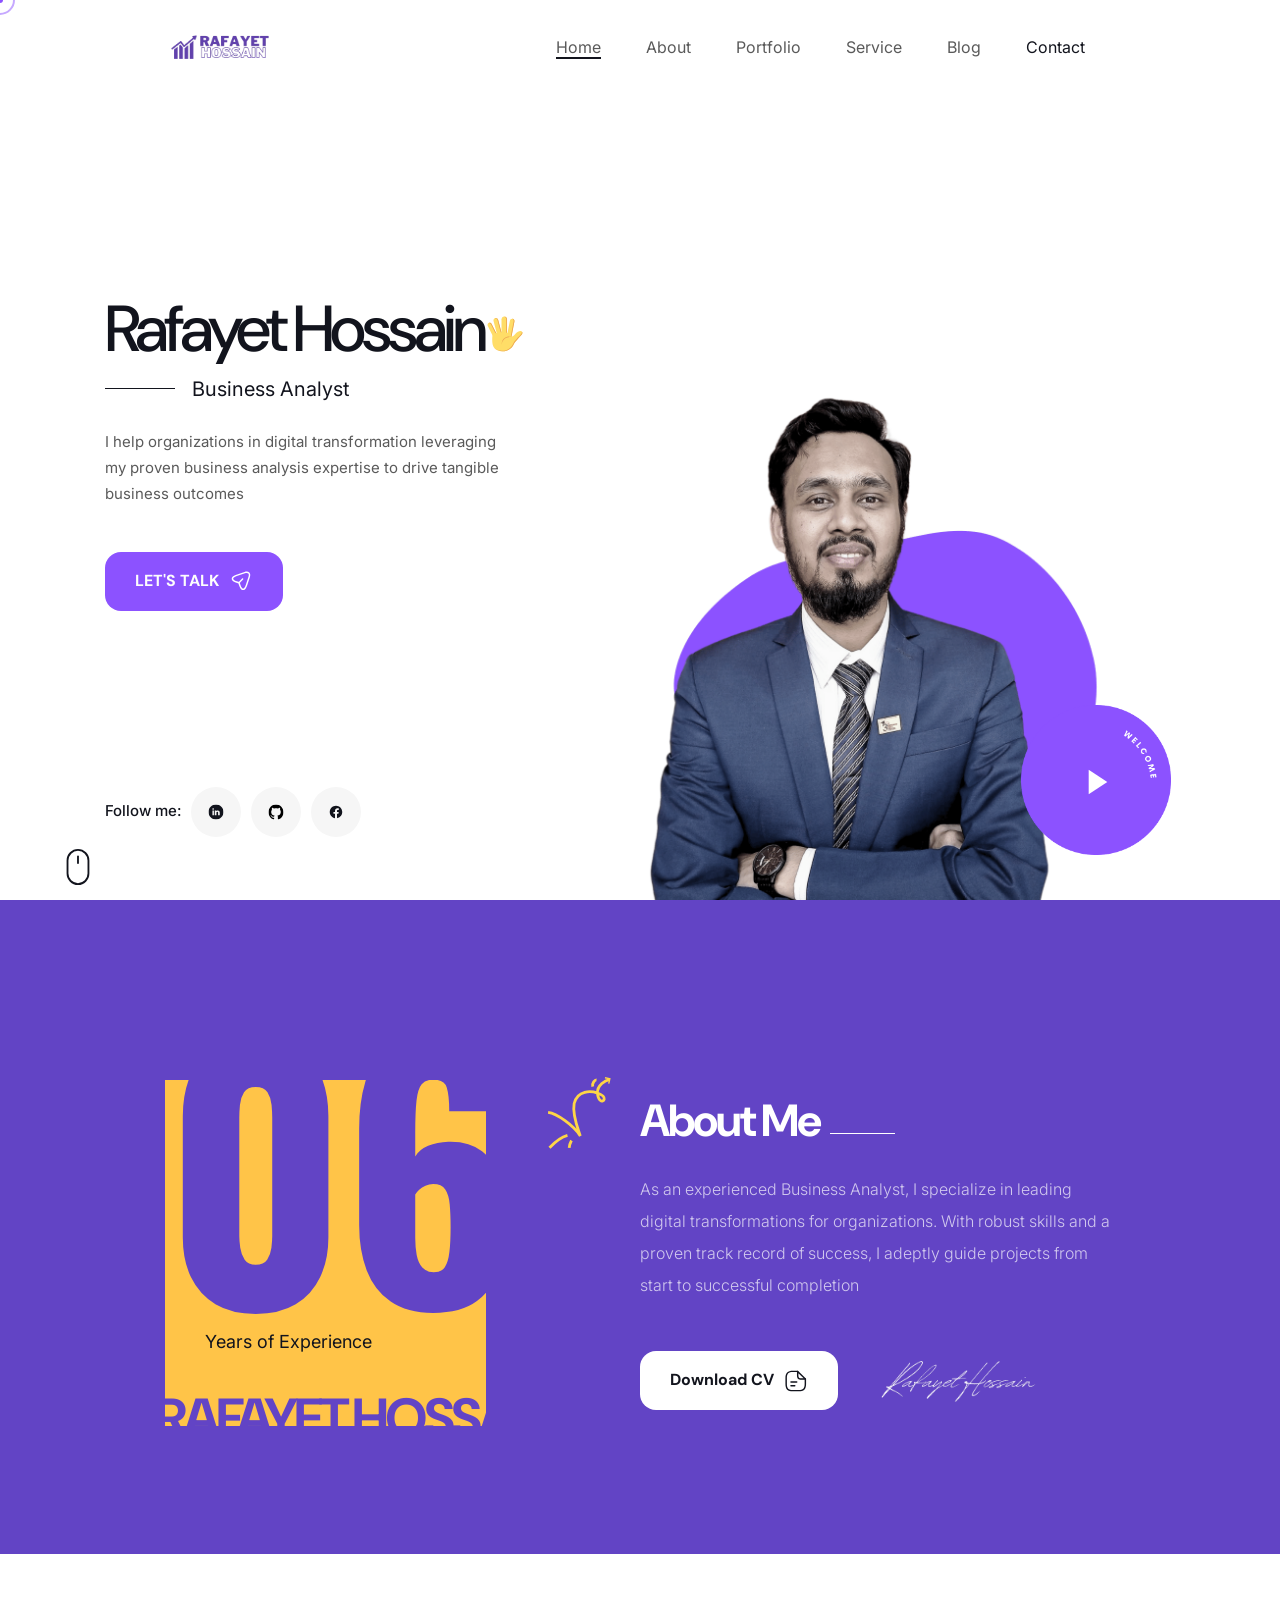
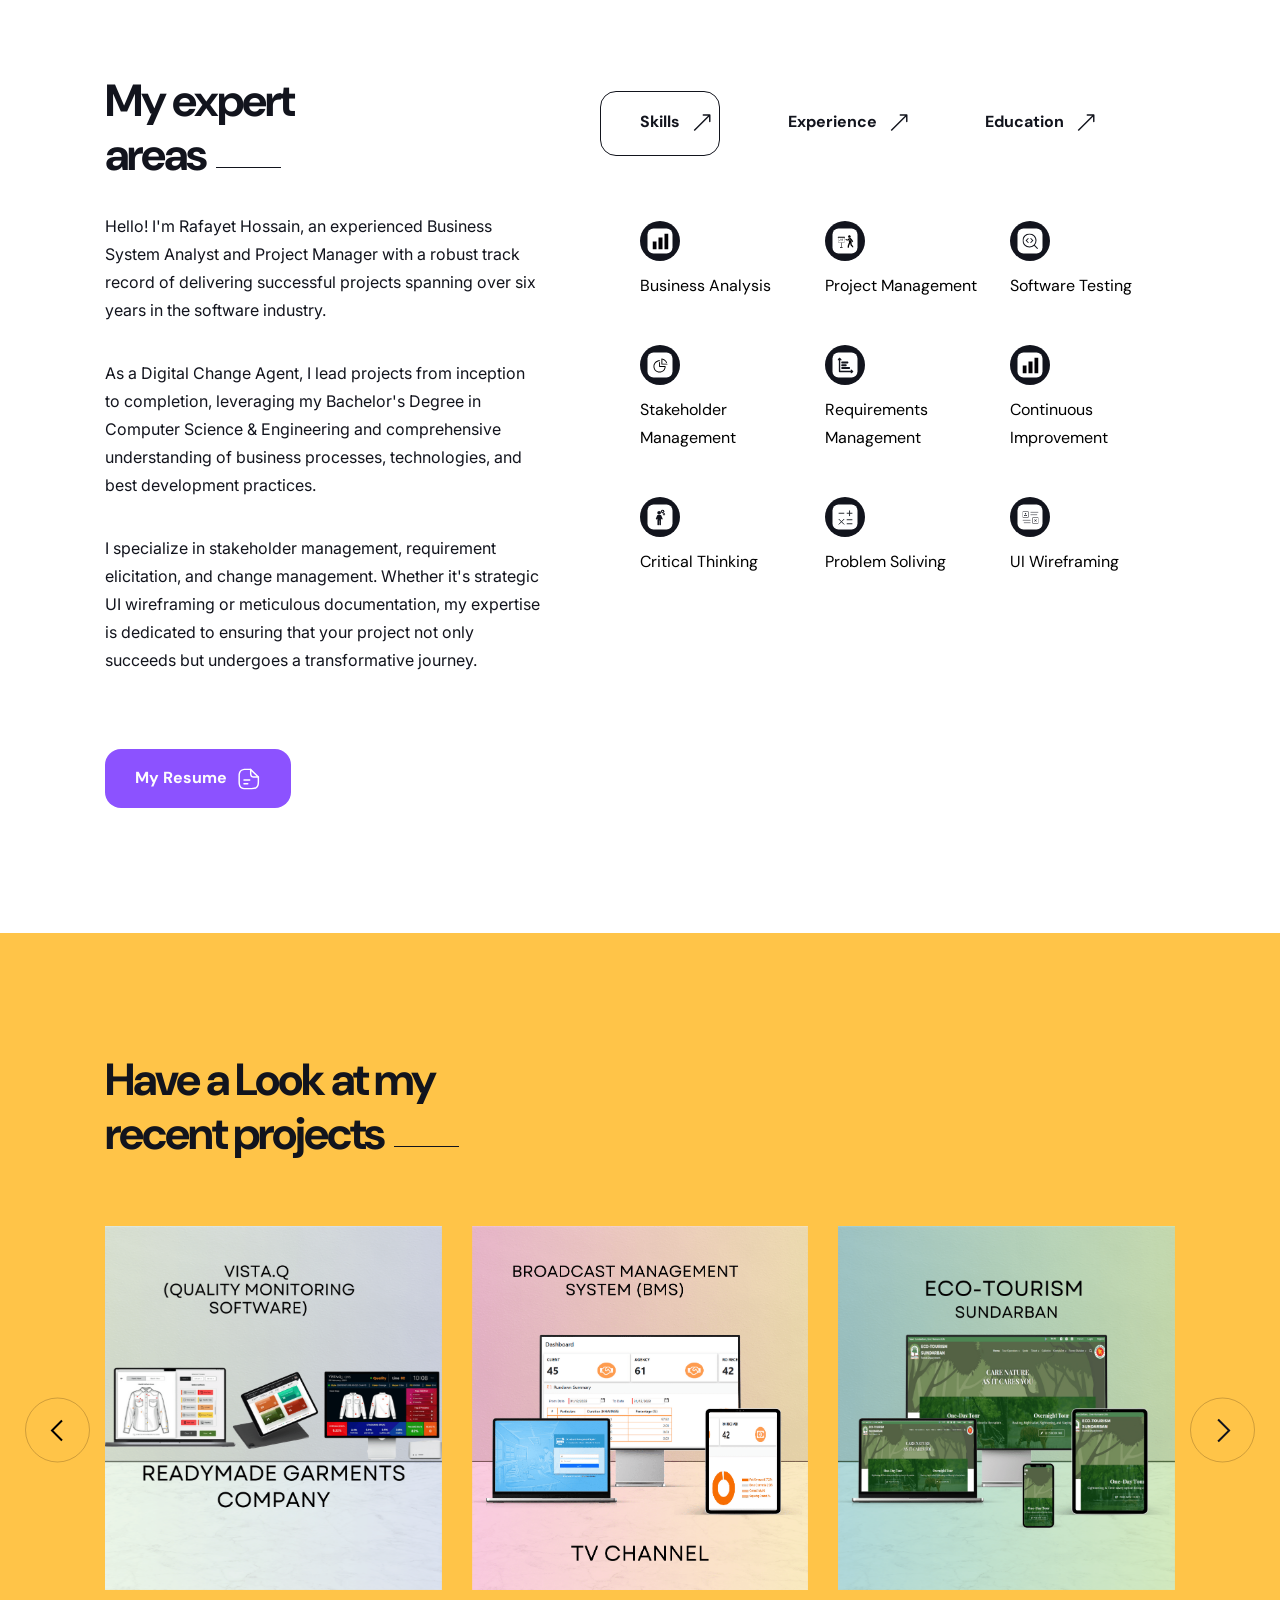
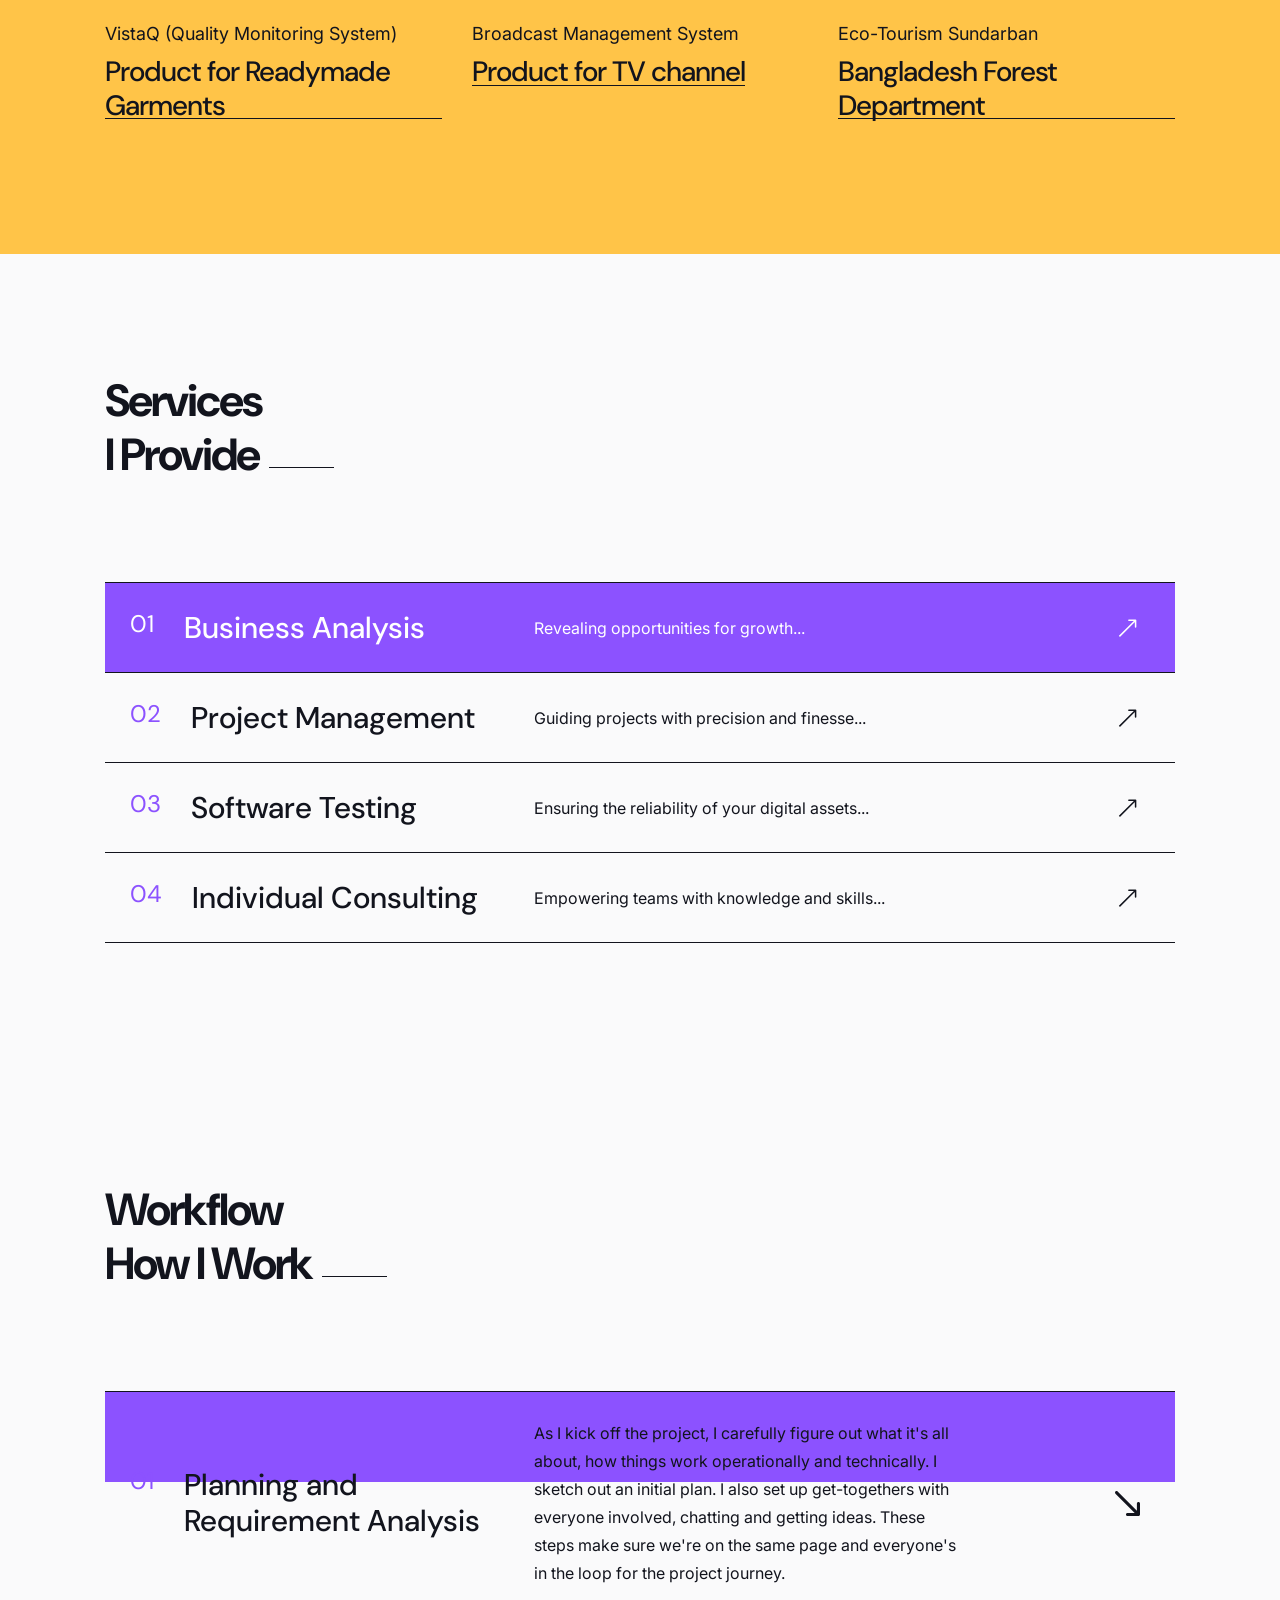
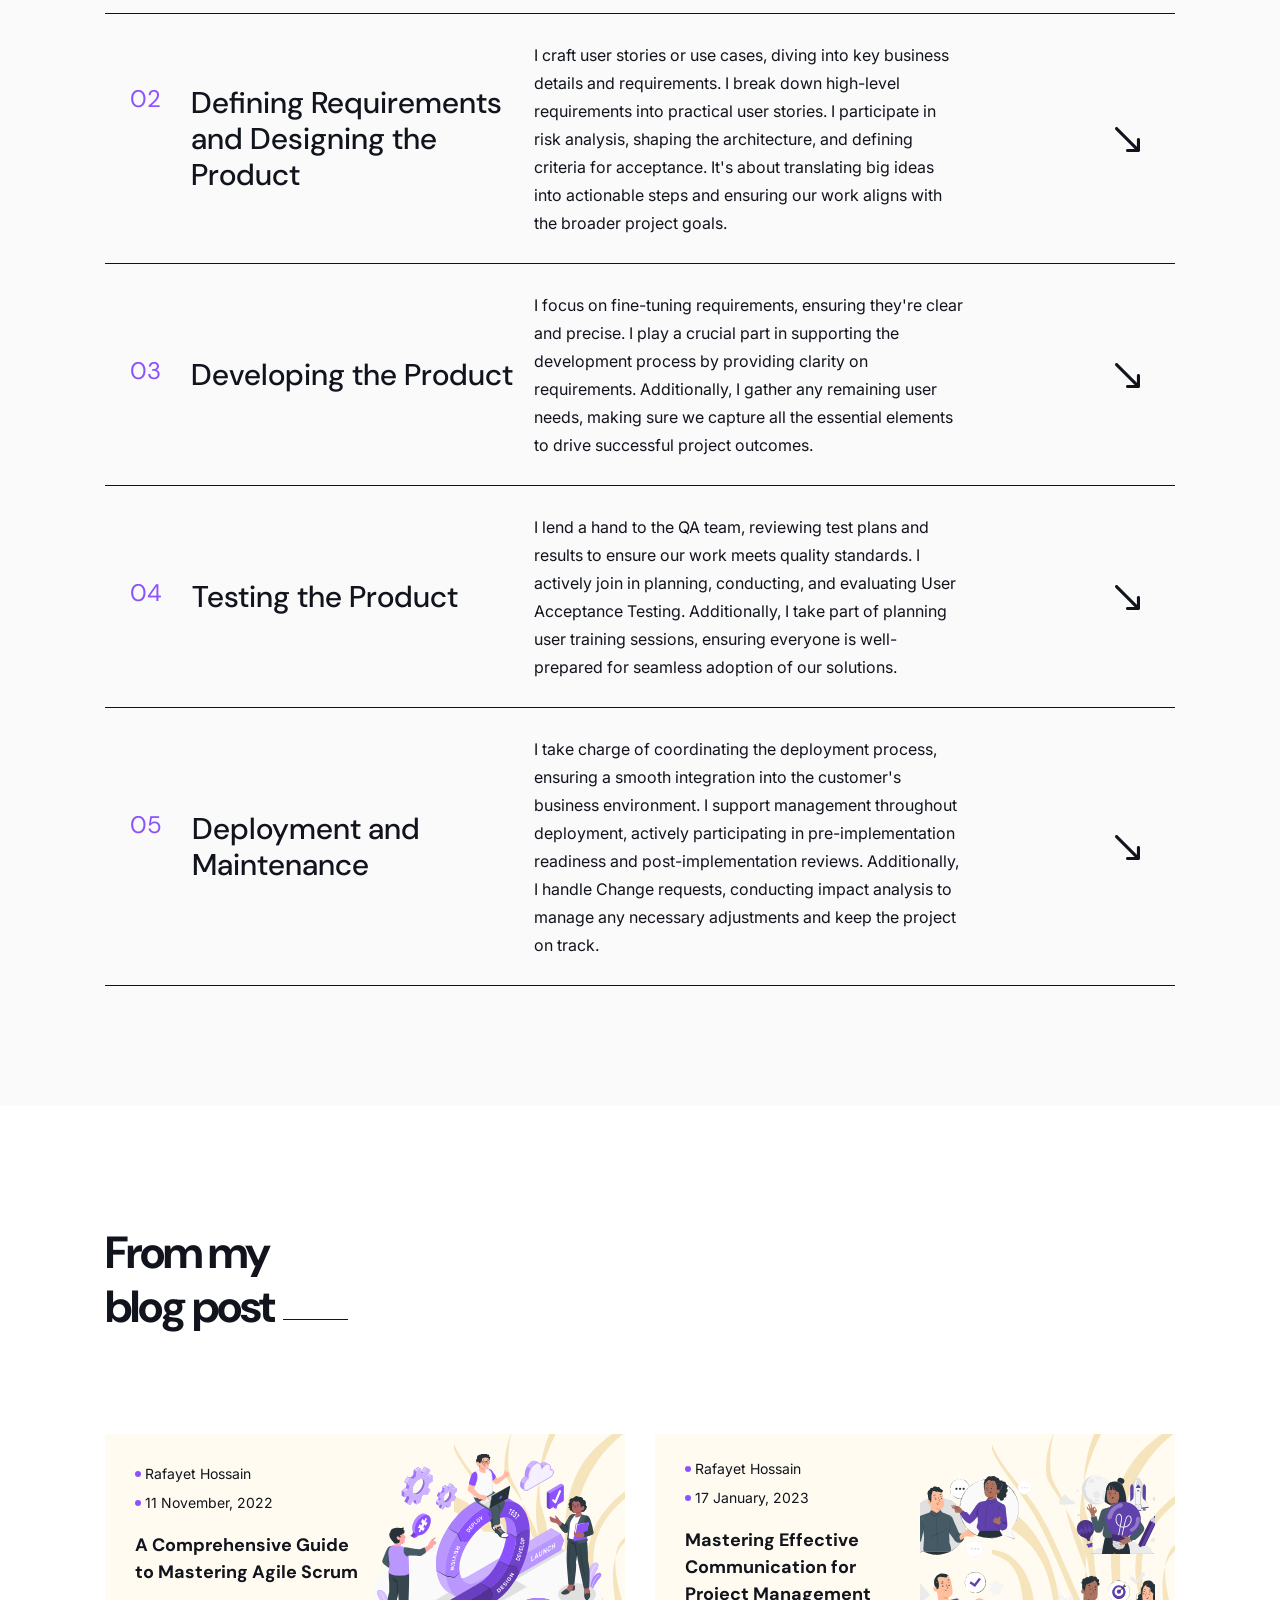
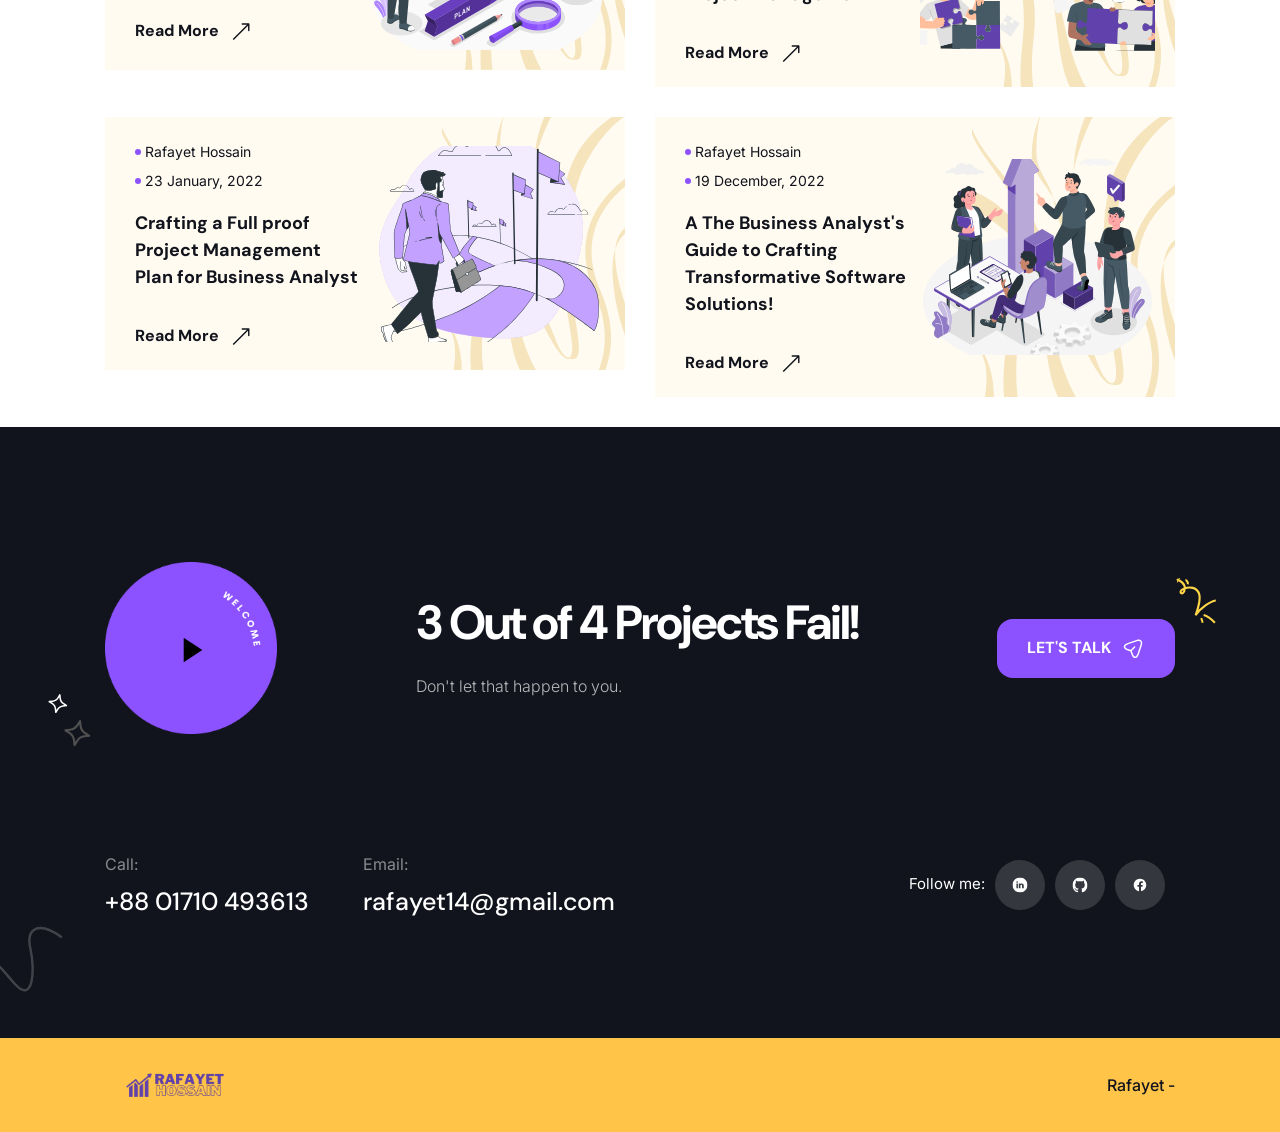
==== index.html @ 230e92bc "information updated" ====
<!DOCTYPE html>
<!--[if lt IE 7 ]><html class="ie ie6" lang="en"> <![endif]-->
<!--[if IE 7 ]><html class="ie ie7" lang="en"> <![endif]-->
<!--[if IE 8 ]><html class="ie ie8" lang="en"> <![endif]-->
<!--[if (gte IE 9)|!(IE)]><!-->
<html lang="en"> <!--<![endif]-->

<head>

	<meta http-equiv="Content-Type" content="text/html; charset=utf-8" />
	<meta name="viewport" content="width=device-width, initial-scale=1, maximum-scale=1">


	<meta name="description"
		content="Rafayet Hossain: Experienced Business System Analyst, IT Project Manager, and SQA Engineer with over five years of professional expertise in the software industry. Specializing in successful project delivery to government, non-government, and multinational clients. As a Digital Change Agent, I guide projects from inception to completion, ensuring success. Expertise includes project management, system analysis, software requirements, quality assurance, and stakeholder management. Open to work and committed to helping you achieve project success. Contact for Software Project Management, Business System Analysis, Software Testing, Business Consulting, Technical Document Preparation, and Individual Training.">
	<meta name="keywords"
		content="Business System Analyst, Business Analyst, IT Project Manager, SQA Engineer, Lean Six Sigma Black Belt, project management, system analysis, software requirements, quality assurance, stakeholder management, software testing, business consulting, IT Business Analyst, Top Business Analyst, Project Manager, Agile expert, digital transformation, Rafayet Hossain, technical document preparation, individual training, project success, digital change agent">
	<meta name="author" content="Rafayet Hossain">


	<title> Rafayet | Business Analyst</title>

	<!-- STYLES -->
	<link href="https://fonts.googleapis.com/css2?family=Inter:wght@100;200;300;400;500;600;800;900&display=swap"
		rel="stylesheet">
	<link
		href="https://fonts.googleapis.com/css2?family=DM+Sans:ital,wght@0,400;0,500;0,700;1,400;1,500;1,700&display=swap"
		rel="stylesheet">
	<link href="https://fonts.googleapis.com/css2?family=Oswald:wght@200;300;400;500;600;700&display=swap"
		rel="stylesheet">
	<link href="https://fonts.googleapis.com/css2?family=Kaushan+Script&display=swap" rel="stylesheet">

	<link rel="stylesheet" type="text/css" href="assets/css/plugins.css" />
	<link rel="stylesheet" type="text/css" href="assets/css/dark.css" />
	<link rel="stylesheet" type="text/css" href="assets/css/custom.css" />
	<link rel="stylesheet" type="text/css" href="assets/css/modalboxes.css" />
	<link rel="stylesheet" type="text/css" href="assets/css/main.css" />
	<!--[if lt IE 9]> <script type="text/javascript" src="js/modernizr.custom.js"></script> <![endif]-->
	<!-- /STYLES -->

</head>

<body>

	<!-- PRELOADER -->
	<div id="preloader">
		<div class="loader_line"></div>
	</div>
	<!-- /PRELOADER -->

	<!-- WRAPPER ALL -->

	<div class="orido_tm_all_wrap w-full float-left clear-both h-auto relative" data-magic-cursor="show">

		<!-- MOBILE MENU -->
		<div class="orido_tm_mobile_menu w-full h-auto fixed top-0 left-0 hidden z-[10] middle:block">
			<div class="mobile_menu_inner w-full h-auto float-left clear-both bg-white py-[10px] px-[20px]">
				<div class="mobile_in w-full h-auto clear-both float-left flex items-center justify-between">
					<div class="logo">
						<a href="#"><img class="max-w-[90px] max-h-[70px]" src="assets/img/logo/logo.png" alt="" /></a>
					</div>
					<div class="trigger leading-[0]">
						<div class="hamburger hamburger--slider">
							<div class="hamburger-box">
								<div class="hamburger-inner"></div>
							</div>
						</div>
					</div>
				</div>
			</div>
			<div class="dropdown w-full h-auto clear-both float-left bg-white hidden">
				<div class="dropdown_inner w-full h-auto clear-both float-left py-[25px] px-[20px]">
					<ul class="anchor_nav">
						<li class="current float-left w-full"><a class="text-black inline-block p-0 font-medium"
								href="#home">Home</a></li>
						<li class="float-left w-full"><a class="text-black inline-block p-0 font-medium"
								href="#about">About</a></li>
						<li class="float-left w-full"><a class="text-black inline-block p-0 font-medium"
								href="#portfolio">Portfolio</a></li>
						<li class="float-left w-full"><a class="text-black inline-block p-0 font-medium"
								href="#service">Service</a></li>

						<li class="float-left w-full"><a class="text-black inline-block p-0 font-medium"
								href="#blog">Blog</a></li>
						<li class="float-left w-full"><a class="text-black inline-block p-0 font-medium"
								href="#contact">Contact</a></li>
					</ul>
				</div>
			</div>
		</div>
		<!-- /MOBILE MENU -->

		<!-- HEADER -->
		<div
			class="orido_tm_header fixed top-0 left-0 right-0 z-[10] py-[25px] px-[150px] transition-all duration-300 middle:hidden">
			<div class="header_in w-full flex items-center justify-between">
				<div class="logo">
					<a href="#"><img class="max-w-[170px] max-h-[90px]" src="assets/img/logo/logo.png" alt="" /></a>
				</div>
				<div class="menu relative">
					<ul class="anchor_nav flex items-center">
						<li class="current mr-[50px]"><a class="text-[#5A5A5A]" href="#home">Home</a></li>
						<li class="mr-[50px]"><a class="text-[#5A5A5A]" href="#about">About</a></li>
						<li class="mr-[50px]"><a class="text-[#5A5A5A]" href="#portfolio">Portfolio</a></li>
						<li class="mr-[50px]"><a class="text-[#5A5A5A]" href="#service">Service</a></li>
						<li class="mr-[50px]"><a class="text-[#5A5A5A]" href="#blog">Blog</a></li>
						<li><a href="#contact">Contact</a></li>
					</ul>
					<span class="ccc"></span>
				</div>
				<!-- <div class="button"><a class="text-main-color font-bold font-dm inline-block rounded-[18px] px-[40px] pt-[17px] pb-[18px] transition-all duration-300" href="https://themeforest.net/user/marketify/portfolio" target="_blank">Purchase Now</a></div> -->
			</div>
		</div>
		<!-- /HEADER -->

		<!-- HERO -->
		<div class="orido_tm_hero w-full min-h-[100vh] relative float-left" id="home">
			<div class="container min-h-[100vh]">
				<div class="content min-h-[100vh] relative flex items-center justify-between">
					<div class="details w-1/2 pr-[50px]">
						<div class="short mb-[32px]">
							<h3 class="text-[80px] font-medium tracking-[-4px] mb-[11px]">Rafayet Hossain <img
									class="svg w-[45px] h-[45px] relative left-[-7px]" src="assets/img/svg/hi.svg"
									alt="" /></h3>
							<span class="job inline-block relative text-[24px] pl-[97px]">Business Analyst</span>
						</div>
						<div class="text mb-[70px]">
							<p class="text-[16px] text-[#5A5A5A] leading-[26px] max-w-[400px]">I help organizations in
								digital transformation leveraging my proven business analysis expertise to drive
								tangible business outcomes</p>
						</div>
						<div class="buttons flex items-center">
							<div class="orido_tm_boxed_button">
								<a class="anchor" href="#contact">LET'S TALK <img class="svg"
										src="assets/img/svg/send.svg" alt="" /></a>
							</div>
							<!-- <div class="orido_tm_simple_button">
								<a class="line_effect anchor" href="#portfolio">My Works <img class="svg" src="assets/img/svg/top-arrow.svg" alt="" /></a>
							</div> -->
						</div>
					</div>

				</div>
				<div class="orido_tm_follow absolute bottom-[120px] flex items-center">
					<span class="text-[16px] font-medium">Follow me:</span>
					<ul class="flex items-center relative top-[5px] ml-[20px]">
						<li class="mr-[20px]"><a
								class="inline-block relative w-[56px] h-[56px] bg-[#F6F6F6] rounded-full transition-all duration-300"
								href="https://www.linkedin.com/in/rafayethossain/"><img
									class="svg absolute top-1/2 left-1/2 translate-y-[-50%] translate-x-[-50%] transition-all duration-300"
									src="assets/img/svg/social/linkedin.svg" alt="" /></a></li>

						<li><a class="inline-block relative w-[56px] h-[56px] bg-[#F6F6F6] rounded-full transition-all duration-300"
								href="https://rafayethossain.github.io/"><img
									class="svg absolute top-1/2 left-1/2 translate-y-[-50%] translate-x-[-50%] transition-all duration-300"
									src="assets/img/svg/social/github.svg" alt="" /></a></li>
						<li class="mr-[20px]"><a
								class="inline-block relative w-[56px] h-[56px] bg-[#F6F6F6] rounded-full transition-all duration-300"
								href="https://www.facebook.com/in/rafayethossainpg/"><img
									class="svg absolute top-1/2 left-1/2 translate-y-[-50%] translate-x-[-50%] transition-all duration-300"
									src="assets/img/svg/social/fb.svg" alt="" /></a></li>
					</ul>
				</div>
			</div>
			<div class="orido_tm_down absolute left-[150px] bottom-[45px]">
				<a class="anchor" href="#about"><img class="svg" src="assets/img/svg/down_button.svg" alt="" /></a>
			</div>
			<div class="avatar absolute w-1/2 right-0 bottom-[-8px]">
				<div class="img relative inline-block">
					<img class="max-w-[700px] max-h-[760px]" src="assets/img/hero/4.png" alt="" />
					<div class="video_button">
						<a class="popup-youtube"
							href="https://www.youtube.com/watch?v=hfS5m0eZFAw&ab_channel=Techcanvass"><img
								class="anim_circle" src="assets/img/hero/welcome.png" alt="" /><img class="svg"
								src="assets/img/svg/play.svg" alt="" /></a>

					</div>
				</div>
			</div>
		</div>
		<!-- /HERO -->

		<!-- ABOUT -->
		<div class="orido_tm_section w-full h-auto clear-both float-left" id="about">
			<div
				class="orido_tm_about w-full h-auto clear-both float-left bg-[#6244C5] px-0 pt-[180px] pb-[120px] mb-[120px]">
				<div class="about_in w-full h-auto max-w-[1070px] mx-auto my-0 flex items-center">
					<div class="left w-1/2 pr-[50px]">
						<div class="box bg-[#FFC448] inline-block overflow-hidden pb-[85px] relative">
							<h3
								class="year font-oswald tracking-[-4px] font-extrabold text-[395px] relative mr-[-30px] mt-[-95px] text-[#6244C5] leading-[1]">
								06</h3>
							<span class="experience text-[24px] pl-[50px] mt-[6px] inline-block">Years of
								Experience</span>
							<h3
								class="name text-[80px] text-[#6244C5] font-bold tracking-[-4px] leading-[1] uppercase absolute bottom-[-30px] left-[-20px] w-[300%]">
								Rafayet Hossain</h3>
						</div>
					</div>
					<div class="right w-1/2 relative">
						<span class="element absolute top-0 right-full mr-[15px] mt-[-20px]"><img
								class="svg w-[80px] h-[80px] text-transparent" src="assets/img/svg/element.svg"
								alt="" /></span>
						<div class="orido_tm_main_title w-full float-left mb-[30px]">
							<h3 class="text-white tracking-[-2px] text-[56px] font-bold"><span class="relative">About
									Me</span></h3>
						</div>
						<div class="text w-full float-left mb-[50px]">
							<p class="text-[rgba(255,255,255,.7)] font-light leading-[32px]">As an experienced Business
								Analyst, I specialize in leading digital transformations for organizations. With robust
								skills and a proven track record of success, I adeptly guide projects from start to
								successful completion</p>
						</div>
						<div class="short w-full float-left flex items-center">
							<div class="orido_tm_boxed_button">
								<a href="assets/img/cv/1.jpg" download>Download CV <img class="svg"
										src="assets/img/svg/paper.svg" alt="" /></a>
							</div>
							<img class="max-w-[200px] max-h-[200px] ml-[50px]" src="assets/img/signature.png" alt="" />
						</div>
					</div>
				</div>
			</div>
		</div>
		<!-- /ABOUT -->

		<!-- INFORMATIONS -->
		<div class="orido_tm_section w-full h-auto clear-both float-left">
			<div class="orido_tm_informations w-full h-auto clear-both float-left mb-[125px]">
				<div class="container">
					<div class="informations_inner w-full h-auto flex">
						<div class="left w-1/2 pr-[100px]">
							<div class="orido_tm_main_title w-full float-left">
								<h3 class="tracking-[-2px] text-[56px] font-bold"><span class="relative">My
										expert<br />areas</span></h3>
							</div>
							<div class="text w-full float-left mt-[30px] mb-[40px]">
								<p class="mb-[35px]">Hello! I'm Rafayet Hossain, an experienced Business System Analyst
									and Project Manager with a robust track record of delivering successful projects
									spanning over six years in the software industry. </p>

								<p class="mb-[35px]"> As a Digital Change Agent, I lead projects from inception to
									completion, leveraging my Bachelor's Degree in Computer Science & Engineering and
									comprehensive understanding of business processes, technologies, and best
									development practices.
								</p>

								<p class="mb-[35px]"> I specialize in stakeholder management, requirement elicitation,
									and change management. Whether it's strategic UI wireframing or meticulous
									documentation, my expertise is dedicated to ensuring that your project not only
									succeeds but undergoes a transformative journey.</p>

							</div>
							<div class="orido_tm_boxed_button">
								<a href="#">My Resume <img class="svg" src="assets/img/svg/paper.svg" alt="" /></a>
							</div>
						</div>
						<div class="right w-1/2 top-[33px] relative">
							<div class="filter w-full float-left relative">
								<ul>
									<li class="mr-[70px] inline-block"><a
											class="current text-main-color font-dm font-bold inline-block relative"
											href="#" data-tab="tab_1"><span class="relative inline-block">Skills</span>
											<img class="svg w-[24px] h-[24px] relative ml-[6px]"
												src="assets/img/svg/top-arrow.svg" alt="" /></a></li>
									<li class="mr-[70px] inline-block"><a
											class="text-main-color font-dm font-bold inline-block relative" href="#"
											data-tab="tab_2"><span class="relative inline-block">Experience</span> <img
												class="svg w-[24px] h-[24px] relative ml-[6px]"
												src="assets/img/svg/top-arrow.svg" alt="" /></a></li>
									<li class="inline-block"><a
											class="text-main-color font-dm font-bold inline-block relative" href="#"
											data-tab="tab_3"><span>Education</span class="relative inline-block"> <img
												class="svg w-[24px] h-[24px] relative ml-[6px]"
												src="assets/img/svg/top-arrow.svg" alt="" /></a></li>


								</ul>
								<span class="ccc"></span>
							</div>
							<div class="content w-full float-left">
								<div id="tab_1" class="wrapper current w-full h-auto clear-both float-left">
									<div class="skillbox w-full float-left mt-[110px]">
										<ul class="ml-[-20px]">
											<li class="mb-[45px] w-1/3 float-left pl-[20px]">
												<div class="list_inner w-full h-auto clear-both float-left relative">
													<span
														class="icon w-[40px] h-[40px] rounded-full bg-main-color inline-block relative mb-[3px]"><span
															class="in w-[25px] h-[25px] inline-block absolute top-1/2 left-1/2 translate-y-[-50%] translate-x-[-50%] bg-white rounded-[6px]"><img
																class="svg absolute top-1/2 left-1/2 translate-y-[-50%] translate-x-[-50%] z-[1] w-[16px] h-[16px]"
																src="assets/img/svg/analysis-bars.svg"
																alt="" /></span></span>
													<p class="name font-dm text-black"> Business Analysis
														<!-- <span class="font-bold">(90%)</span> -->
													</p>
												</div>
											</li>
											<li class="mb-[45px] w-1/3 float-left pl-[20px]">
												<div class="list_inner w-full h-auto clear-both float-left relative">
													<span
														class="icon w-[40px] h-[40px] rounded-full bg-main-color inline-block relative mb-[3px]"><span
															class="in w-[25px] h-[25px] inline-block absolute top-1/2 left-1/2 translate-y-[-50%] translate-x-[-50%] bg-white rounded-[6px]"><img
																class="svg absolute top-1/2 left-1/2 translate-y-[-50%] translate-x-[-50%] z-[1] w-[16px] h-[16px]"
																src="assets/img/svg/project-management.svg"
																alt="" /></span></span>
													<p class="name font-dm text-black"> Project Management
														<!-- <span class="font-bold">(90%)</span> -->
													</p>
												</div>
											</li>
											<li class="mb-[45px] w-1/3 float-left pl-[20px]">
												<div class="list_inner w-full h-auto clear-both float-left relative">
													<span
														class="icon w-[40px] h-[40px] rounded-full bg-main-color inline-block relative mb-[3px]"><span
															class="in w-[25px] h-[25px] inline-block absolute top-1/2 left-1/2 translate-y-[-50%] translate-x-[-50%] bg-white rounded-[6px]"><img
																class="svg absolute top-1/2 left-1/2 translate-y-[-50%] translate-x-[-50%] z-[1] w-[16px] h-[16px]"
																src="assets/img/svg/testing.svg" alt="" /></span></span>
													<p class="name font-dm text-black">Software Testing
														<!-- <span class="font-bold">(90%)</span> -->
													</p>
												</div>
											</li>


											<li class="mb-[45px] w-1/3 float-left pl-[20px]">
												<div class="list_inner w-full h-auto clear-both float-left relative">
													<span
														class="icon w-[40px] h-[40px] rounded-full bg-main-color inline-block relative mb-[3px]"><span
															class="in w-[25px] h-[25px] inline-block absolute top-1/2 left-1/2 translate-y-[-50%] translate-x-[-50%] bg-white rounded-[6px]"><img
																class="svg absolute top-1/2 left-1/2 translate-y-[-50%] translate-x-[-50%] z-[1] w-[16px] h-[16px]"
																src="assets/img/svg/analysis-pie.svg"
																alt="" /></span></span>
													<p class="name font-dm text-black">Stakeholder Management
														<!-- <span
															class="font-bold">(80%)</span> -->
													</p>
												</div>
											</li>
											<li class="mb-[45px] w-1/3 float-left pl-[20px]">
												<div class="list_inner w-full h-auto clear-both float-left relative">
													<span
														class="icon w-[40px] h-[40px] rounded-full bg-main-color inline-block relative mb-[3px]"><span
															class="in w-[25px] h-[25px] inline-block absolute top-1/2 left-1/2 translate-y-[-50%] translate-x-[-50%] bg-white rounded-[6px]"><img
																class="svg absolute top-1/2 left-1/2 translate-y-[-50%] translate-x-[-50%] z-[1] w-[16px] h-[16px]"
																src="assets/img/svg/analysis-chart.svg"
																alt="" /></span></span>
													<p class="name font-dm text-black">Requirements Management
														<!-- <span
															class="font-bold">(85%)</span> -->
													</p>
												</div>
											</li>
											<li class="mb-[45px] w-1/3 float-left pl-[20px]">
												<div class="list_inner w-full h-auto clear-both float-left relative">
													<span
														class="icon w-[40px] h-[40px] rounded-full bg-main-color inline-block relative mb-[3px]"><span
															class="in w-[25px] h-[25px] inline-block absolute top-1/2 left-1/2 translate-y-[-50%] translate-x-[-50%] bg-white rounded-[6px]"><img
																class="svg absolute top-1/2 left-1/2 translate-y-[-50%] translate-x-[-50%] z-[1] w-[16px] h-[16px]"
																src="assets/img/svg/analysis-bars.svg"
																alt="" /></span></span>
													<p class="name font-dm text-black">Continuous Improvement
														<!-- <span
															class="font-bold">(75%)</span> -->
													</p>
												</div>
											</li>


											<li class="mb-[45px] w-1/3 float-left pl-[20px]">
												<div class="list_inner w-full h-auto clear-both float-left relative">
													<span
														class="icon w-[40px] h-[40px] rounded-full bg-main-color inline-block relative mb-[3px]"><span
															class="in w-[25px] h-[25px] inline-block absolute top-1/2 left-1/2 translate-y-[-50%] translate-x-[-50%] bg-white rounded-[6px]"><img
																class="svg absolute top-1/2 left-1/2 translate-y-[-50%] translate-x-[-50%] z-[1] w-[16px] h-[16px]"
																src="assets/img/svg/critical-thinking.svg"
																alt="" /></span></span>
													<p class="name font-dm text-black">Critical Thinking
														<!-- <span
															class="font-bold">(80%)</span> -->
													</p>
												</div>
											</li>

											<li class="mb-[45px] w-1/3 float-left pl-[20px]">
												<div class="list_inner w-full h-auto clear-both float-left relative">
													<span
														class="icon w-[40px] h-[40px] rounded-full bg-main-color inline-block relative mb-[3px]"><span
															class="in w-[25px] h-[25px] inline-block absolute top-1/2 left-1/2 translate-y-[-50%] translate-x-[-50%] bg-white rounded-[6px]"><img
																class="svg absolute top-1/2 left-1/2 translate-y-[-50%] translate-x-[-50%] z-[1] w-[16px] h-[16px]"
																src="assets/img/svg/problem-solving.svg"
																alt="" /></span></span>
													<p class="name font-dm text-black">Problem Soliving
														<!-- <span
															class="font-bold">(80%)</span> -->
													</p>
												</div>
											</li>
											<li class="mb-[45px] w-1/3 float-left pl-[20px]">
												<div class="list_inner w-full h-auto clear-both float-left relative">
													<span
														class="icon w-[40px] h-[40px] rounded-full bg-main-color inline-block relative mb-[3px]"><span
															class="in w-[25px] h-[25px] inline-block absolute top-1/2 left-1/2 translate-y-[-50%] translate-x-[-50%] bg-white rounded-[6px]"><img
																class="svg absolute top-1/2 left-1/2 translate-y-[-50%] translate-x-[-50%] z-[1] w-[16px] h-[16px]"
																src="assets/img/svg/analysis-wireframe.svg"
																alt="" /></span></span>
													<p class="name font-dm text-black"> UI Wireframing
														<!-- <span
															class="font-bold">(95%)</span> -->
													</p>
												</div>
											</li>

										

										</ul>
									</div>
								</div>
								<div id="tab_2" class="wrapper w-full h-auto clear-both float-left">
									<div class="timelinebox w-full float-left mt-[100px]">
										<ul class="ml-[-20px]">
											<li class="mb-[37px] w-1/2 float-left pl-[20px]">
												<div class="list_inner w-full h-auto clear-both float-left relative">
													<div class="time w-full float-left mb-[25px]">
														<span class="year text-[#6244C5] block mb-[2px]">2018 -
															Present</span>
														<span class="company">TechnoVista Limited</span>
													</div>
													<div class="job w-full float-left">
														<h3 class="text-[21px]"><span
																class="inline-block relative">Business System Analyst/
																SQA</span></h3>
													</div>
												</div>
											</li>
											<li class="mb-[37px] w-1/2 float-left pl-[20px]">
												<div class="list_inner w-full h-auto clear-both float-left relative">
													<div class="time w-full float-left mb-[25px]">
														<span class="year text-[#6244C5] block mb-[2px]">2018 -
															2018</span>
														<span class="company">Wardan Tech Limited</span>
													</div>
													<div class="job w-full float-left">
														<h3 class="text-[21px]"><span
																class="inline-block relative">Trainee Software
																Engineer</span></h3>
													</div>
												</div>
											</li>


										</ul>
									</div>
								</div>
								<div id="tab_3" class="wrapper w-full h-auto clear-both float-left">
									<div class="timelinebox w-full float-left mt-[100px]">
										<ul class="ml-[-20px]">
											<li class="mb-[37px] w-1/2 float-left pl-[20px]">
												<div class="list_inner w-full h-auto clear-both float-left relative">
													<div class="time w-full float-left mb-[25px]">
														<span class="year text-[#6244C5] block mb-[2px]">2013 -
															2018</span>
														<span class="company">Shanto-Mariam University of Creative
															Technology</span>
													</div>
													<div class="job w-full float-left">
														<h3 class="text-[21px]"><span
																class="inline-block relative">Computer Science &
																Engnieering</span></h3>
													</div>
												</div>
											</li>



										</ul>
									</div>
								</div>
							</div>
						</div>
					</div>
				</div>
			</div>
		</div>
		<!-- /INFORMATIONS -->


		<!-- COUNTER -->
		<!-- <div class="orido_tm_section w-full h-auto clear-both float-left">
			<div class="orido_tm_counter w-full h-auto clear-both float-left mb-[92px]">
				<div class="container">
					<div class="counter_list w-full h-auto clear-both float-left">
						<ul class="ml-[-30px]">
							<li class="mb-[30px] float-left pl-[30px] w-1/4 text-center">
								<div class="list_inner w-full h-auto clear-both float-left relative">
									<h3 class="font-normal text-[64px] font-kaushan mb-[10px] relative z-[2]"><span class="counter_item" data-from="0" data-to="219" data-speed="2000">0</span></h3>
									<span class="title relative z-[2]">Trainings</span>
								</div>
							</li>
							<li class="mb-[30px] float-left pl-[30px] w-1/4 text-center">
								<div class="list_inner w-full h-auto clear-both float-left relative">
									<h3 class="font-normal text-[64px] font-kaushan mb-[10px] relative z-[2]"><span class="counter_item" data-from="0" data-to="48" data-speed="2000">0</span></h3>
									<span class="title relative z-[2]">Written Book</span>
								</div>
							</li>
							<li class="mb-[30px] float-left pl-[30px] w-1/4 text-center">
								<div class="list_inner w-full h-auto clear-both float-left relative">
									<h3 class="font-normal text-[64px] font-kaushan mb-[10px] relative z-[2]"><span class="counter_item" data-from="0" data-to="527" data-speed="2000">0</span></h3>
									<span class="title relative z-[2]">Listeners</span>
								</div>
							</li>
							<li class="mb-[30px] float-left pl-[30px] w-1/4 text-center">
								<div class="list_inner w-full h-auto clear-both float-left relative">
									<h3 class="font-normal text-[64px] font-kaushan mb-[10px] relative z-[2]"><span class="counter_item" data-from="0" data-to="12" data-speed="2000">0</span></h3>
									<span class="title relative z-[2]">Own Projects</span>
								</div>
							</li>
						</ul>
					</div>
				</div>
			</div>
		</div> -->
		<!-- /COUNTER -->


		<!-- PORTFOLIO -->
		<div class="orido_tm_section w-full h-auto clear-both float-left" id="portfolio">
			<div class="orido_tm_portfolio w-full h-auto clear-both float-left bg-[#FFC448] px-0 pt-[120px] pb-[110px]">
				<div class="container">
					<div class="orido_tm_main_title w-full float-left">
						<h3 class="tracking-[-2px] text-[56px] font-bold"><span class="relative">Have a Look at
								my<br />recent projects</span></h3>
					</div>
					<div class="portfolio_list w-full h-auto clear-both float-left mt-[65px] relative">
						<ul class="owl-carousel gallery_zoom relative">
							<li>
								<div class="list_inner">
									<div class="image relative overflow-hidden">
										<img class="opacity-0 relative min-w-full" src="assets/img/thumbs/37-40.jpg"
											alt="" />
										<div class="main absolute inset-0 bg-no-repeat bg-cover bg-center transition-all duration-300"
											data-img-url="assets/img/portfolio/vistaq.png"></div>
									</div>
									<div class="details w-full float-left mt-[30px]">
										<span class="category text-[20px] inline-block mb-[13px]">VistaQ (Quality
											Monitoring System)</span>
										<h3 class="title text-[32px] tracking-[-1px] font-medium"><span
												class="inline-block relative"> Product for Readymade Garments</span>
										</h3>
									</div>
									<a class="orido_tm_full_link absolute inset-0 z-[5] popup-youtube"
										href="https://www.youtube.com/watch?v=UqgOyzLzVbE&feature=youtu.be&ab_channel=TechnoVistaLimited"></a>
								</div>
							</li>
							<li>
								<div class="list_inner">
									<div class="image relative overflow-hidden">
										<img class="opacity-0 relative min-w-full" src="assets/img/thumbs/37-40.jpg"
											alt="" />
										<div class="main absolute inset-0 bg-no-repeat bg-cover bg-center transition-all duration-300"
											data-img-url="assets/img/portfolio/bms.png"></div>
									</div>
									<div class="details w-full float-left mt-[30px]">
										<span class="category text-[20px] inline-block mb-[13px]">Broadcast Management
											System</span>
										<h3 class="title text-[32px] tracking-[-1px] font-medium"><span
												class="inline-block relative">Product for TV channel</span></h3>
									</div>
									<a class="orido_tm_full_link absolute inset-0 z-[5] popup-vimeo"
										href="https://www.youtube.com/watch?v=UqgOyzLzVbE&feature=youtu.be&ab_channel=TechnoVistaLimited"></a>
								</div>
							</li>
							<li>
								<div class="list_inner">
									<div class="image relative overflow-hidden">
										<img class="opacity-0 relative min-w-full" src="assets/img/thumbs/37-40.jpg"
											alt="" />
										<div class="main absolute inset-0 bg-no-repeat bg-cover bg-center transition-all duration-300"
											data-img-url="assets/img/portfolio/ets.png"></div>
									</div>
									<div class="details w-full float-left mt-[30px]">
										<span class="category text-[20px] inline-block mb-[13px]">Eco-Tourism
											Sundarban</span>
										<h3 class="title text-[32px] tracking-[-1px] font-medium"><span
												class="inline-block relative">Bangladesh Forest
												Department </span></h3>
									</div>
									<a class="orido_tm_full_link absolute inset-0 z-[5] soundcloude_link mfp-iframe audio"
										href="https://sundarbantourism.bforest.gov.bd/en"></a>
								</div>
							</li>
							<li>
								<div class="list_inner">
									<div class="image relative overflow-hidden">
										<img class="opacity-0 relative min-w-full" src="assets/img/thumbs/37-40.jpg"
											alt="" />
										<div class="main absolute inset-0 bg-no-repeat bg-cover bg-center transition-all duration-300"
											data-img-url="assets/img/portfolio/care.png"></div>
									</div>
									<div class="details w-full float-left mt-[30px]">
										<span class="category text-[20px] inline-block mb-[13px]">
											Integrated Online Application System (IOAS) </span>
										<h3 class="title text-[32px] tracking-[-1px] font-medium"><span
												class="inline-block relative">CARE Bangladesh</span></h3>
									</div>
									<!-- <a class="orido_tm_full_link absolute inset-0 z-[5] zoom"
										href="assets/img/portfolio/care.png"></a> -->

									<a class="orido_tm_full_link absolute inset-0 z-[5] details_link" href="#"></a>

									<!-- Modalbox Info Start -->
									<div class="hidden_content">
										<div class="popup_details">
											<div class="main_details">
												<div class="textbox">
													<p>Transforming
														Dreams into Reality with Online Application System

														As a Business System Analyst, I contributed to Successfully
														developing and implementing a new online application system for
														CARE
														Bangladesh's payroll and HRIS needs that includes: </p>
													<ul>
														<li>
															✅ Integrated HRIS, Leave, Payroll, fleet management, and
															online
															forms approval into one dynamic and efficient system.
														</li>
														<li> ✅ Provided flexibility in benefits-related accounting,
															reconciliations, and management reports to support current
															needs. </li>
														<li> ✅ Developed a user-friendly and trouble-free system that is
															future-upgradable and fit to purpose.
														</li>
														<li>✅ Translated and transferred all historic information from
															existing
															systems, ensuring a seamless transition.
														</li>
														<li> ✅Improved CARE Bangladesh's ability to support over 500
															staff
															members and manage payroll and HR processes.
														</li>
													</ul>




													<p> The Power of 12 Modules and Achievements Unveiled
														Imagine a toolkit brimming with versatile instruments – that's
														what Tottho Apa's MIS software provided through its 12 modules.

													</p>



												</div>
												<div class="detailbox">
													<ul>
														<li>
															<span class="first">Client</span>
															<span>CARE Bangladesh</span>
														</li>
														<li>
															<span class="first">Integrated Online Application
																System</span>
															<span><a href="#">Detail</a></span>
														</li>
														<li>
															<span class="first">Date</span>
															<span>September 01, 2020</span>
														</li>
													</ul>
												</div>
											</div>
											<div class="additional_images">
												<ul>

													<li>
														<div class="list_inner">
															<div class="my_image">
																<img src="assets/img/thumbs/4-2.jpg" alt="" />
																<div class="main"
																	data-img-url="assets/img/portfolio/care.png"></div>
															</div>
														</div>
													</li>

												</ul>
											</div>
										</div>
									</div>
									<!-- /Modalbox Info End -->

								</div>
							</li>
							<li>
								<div class="list_inner">
									<div class="image relative overflow-hidden">
										<img class="opacity-0 relative min-w-full" src="assets/img/thumbs/37-40.jpg"
											alt="" />
										<div class="main absolute inset-0 bg-no-repeat bg-cover bg-center transition-all duration-300"
											data-img-url="assets/img/portfolio/tapa.png"></div>
									</div>
									<div class="details w-full float-left mt-[30px]">
										<span class="category text-[20px] inline-block mb-[13px]">
											Management Information System (MIS)</span>
										<h3 class="title text-[32px] tracking-[-1px] font-medium"><span
												class="inline-block relative"> Tottho Apa Project</span></h3>
									</div>
									<a class="orido_tm_full_link absolute inset-0 z-[5] details_link" href="#"></a>

									<!-- Modalbox Info Start -->
									<div class="hidden_content">
										<div class="popup_details">
											<div class="main_details">
												<div class="textbox">
													<p>Tottho Apa's Remarkable Technological Journey: Transforming
														Dreams into Reality with MIS Software </p>

													In the heart of Bangladesh, a visionary project named Tottho Apa was
													set into motion. Its mission? To harness the power of Information
													Communication Technology (ICT) in empowering women. With 492
													Information Centers scattered across the nation, Tottho Apa's Phase
													2 embarked on a mission to transform lives. Guided by the capable
													hands of Jatiya Mohila Songstha (JMS) under the Ministry of Women
													and Children Affairs, this project was destined to redefine the
													landscape of women's empowerment.

													<p> The Power of 12 Modules and Achievements Unveiled
														Imagine a toolkit brimming with versatile instruments – that's
														what Tottho Apa's MIS software provided through its 12 modules.

													</p>

													<p> Tottho Apa's voyage was one of triumph and transformation,
														thanks to the dynamic partnership with TechnoVista Limited.
														Together, they streamlined HR operations for over 2000
														employees, optimized financial management, and crafted a
														database of 6 million beneficiaries. Yet, the true marvel lay in
														the real-time insights offered by the Monitoring Dashboard and
														Customizable Report Generation System – a compass for informed
														decision-making.

														In essence, Tottho Apa's narrative embodies the fusion of
														innovation, expertise, and empowerment. Through their MIS
														software, they bridged the gap between vision and reality,
														redefining possibilities and empowering countless lives. It's a
														story of dreams realized, and with TechnoVista Limited as a
														guiding beacon, it's a story that continues to evolve and
														inspire. </p>

												</div>
												<div class="detailbox">
													<ul>
														<li>
															<span class="first">Client</span>
															<span>Tottho Apa Project Phase-II</span>
														</li>
														<li>
															<span class="first">MIS</span>
															<span><a href="#">Detail</a></span>
														</li>
														<li>
															<span class="first">Date</span>
															<span>September 01, 2019</span>
														</li>
													</ul>
												</div>
											</div>
											<div class="additional_images">
												<ul>
													<li>
														<div class="list_inner">
															<div class="my_image">
																<img src="assets/img/thumbs/4-2.jpg" alt="" />
																<div class="main"
																	data-img-url="assets/img/portfolio/tapa.png"></div>
															</div>
														</div>
													</li>
													<li>
														<!-- <div class="list_inner">
															<div class="my_image">
																<img src="assets/img/thumbs/4-2.jpg" alt="" />
																<div class="main"
																	data-img-url="assets/img/portfolio/tapa.png"></div>
															</div>
														</div>
													</li>
													<li>
														<div class="list_inner">
															<div class="my_image">
																<img src="assets/img/thumbs/4-2.jpg" alt="" />
																<div class="main"
																	data-img-url="assets/img/portfolio/tapa.png"></div>
															</div>
														</div> -->
													</li>
												</ul>
											</div>
										</div>
									</div>
									<!-- /Modalbox Info End -->

								</div>
							</li>

						</ul>
						<a class="prev_button" href="#"><img
								class="svg absolute top-1/2 left-1/2 translate-x-[-50%] translate-y-[-50%] w-[30px] h-[30px] transition-all duration-300 ml-[-1px]"
								src="assets/img/svg/nav2.svg" alt="" /></a>
						<a class="next_button" href="#"><img
								class="svg absolute top-1/2 left-1/2 translate-x-[-50%] translate-y-[-50%] w-[30px] h-[30px] transition-all duration-300 ml-[1px]"
								src="assets/img/svg/nav1.svg" alt="" /></a>
					</div>
				</div>
			</div>
		</div>
		<!-- /PORTFOLIO -->

		<!-- SERVICE -->
		<div class="orido_tm_section w-full h-auto clear-both float-left" id="service">
			<div class="orido_tm_service w-full h-auto clear-both float-left px-0 py-[120px] bg-[#fafafb]">
				<div class="container">
					<div class="orido_tm_main_title w-full float-left">
						<h3 class="tracking-[-2px] text-[56px] font-bold"><span class="relative">Services<br />I
								Provide</span></h3>
					</div>
					<div class="service_list w-full h-auto clear-both float-left mt-[100px] relative">
						<ul class="relative z-[2]">
							<li class="current relative">
								<div
									class="list_inner w-full flex items-center justify-between relative pt-[27px] pb-[26px] pl-[25px] pr-[35px]">
									<div class="left w-[40%] flex">
										<span
											class="number inline-block text-[#6244C5] text-[24px] font-dm transition-all duration-300">01</span>
										<h3 class="title text-[30px] font-medium pl-[30px] transition-all duration-300">
											Business Analysis</h3>
									</div>
									<div class="right w-[60%] flex items-center justify-between">
										<div class="text pr-[150px]">
											<p class="transition-all duration-300">Revealing opportunities for growth...
											</p>
										</div>
										<div class="arrow leading-[1]">
											<img class="svg w-[25px] h-[25px] transition-all duration-300"
												src="assets/img/svg/top-arrow.svg" alt="" />
										</div>
									</div>
									<a class="orido_tm_full_link absolute inset-0 z-[5]" href="#"></a>

									<!-- Modalbox Info Start -->
									<img class="popup_service_image" src="assets/img/service/Business-analysis.svg"
										alt="" />
									<div class="service_hidden_details">
										<div class="service_popup_informations">
											<div class="descriptions">
												<p>Unleash strategic transformation in the dynamic world of software. As
													your dedicated Business Analyst, I navigate the digital realm,
													decoding complexities and sculpting a tailored roadmap for success.
													From crystallizing intricate requirements to forging SMART
													specifications, I'm your ally in ensuring each project resonates
													with your software vision. </p>

												<p>More than a consultant, I'm your partner in digital evolution. Let's
													redefine your software narrative, streamline processes, and chart a
													course for sustainable growth. Elevate your strategy, enrich your
													decision-making, and sculpt a future where your software not only
													adapts but leads the industry.</p>

												<p> With a deep dive into your operations, I turn business challenges
													into strategic opportunities. Let's decode complexities together,
													sculpting a roadmap to success that aligns seamlessly with your
													software aspirations. Transform your software landscape with
													precision and strategic foresight.</p>

											</div>
										</div>
									</div>
									<!-- /Modalbox Info End -->

								</div>
							</li>
							<li class="relative">
								<div
									class="list_inner w-full flex items-center justify-between relative pt-[27px] pb-[26px] pl-[25px] pr-[35px]">
									<div class="left w-[40%] flex">
										<span
											class="number inline-block text-[#6244C5] text-[24px] font-dm transition-all duration-300">02</span>
										<h3 class="title text-[30px] font-medium pl-[30px] transition-all duration-300">
											Project Management</h3>
									</div>
									<div class="right w-[60%] flex items-center justify-between">
										<div class="text pr-[150px]">
											<p class="transition-all duration-300">Guiding projects with precision and
												finesse...</p>
										</div>
										<div class="arrow leading-[1]">
											<img class="svg w-[25px] h-[25px] transition-all duration-300"
												src="assets/img/svg/top-arrow.svg" alt="" />
										</div>
									</div>
									<a class="orido_tm_full_link absolute inset-0 z-[5]" href="#"></a>

									<!-- Modalbox Info Start -->
									<img class="popup_service_image" src="assets/img/service/Project-management.svg"
										alt="" />
									<div class="service_hidden_details">
										<div class="service_popup_informations">
											<div class="descriptions">

												<p> Embark on a project journey where deadlines are milestones, budgets
													are optimized, and your software vision is crafted with precision.
													As your dedicated Project Manager, I blend agile methodologies with
													strategic foresight, ensuring every sprint and iteration aligns
													seamlessly with your software goals.
												</p>
												<p> In the dynamic realm of software, my hands-on project management
													style
													ensures not just delivery, but excellence. I orchestrate timelines,
													mitigate risks, and foster collaboration among development teams to
													create a harmonious, efficient software development lifecycle.
												</P>
												<p> Beyond managing tasks, I navigate the software landscape
													strategically.
													From kickoff to deployment, I ensure your software project is not
													merely
													delivered but becomes a seamless, innovative solution that meets and
													exceeds user expectations.</p>
											</div>
										</div>
									</div>
									<!-- /Modalbox Info End -->

								</div>
							</li>
							<li class="relative">
								<div
									class="list_inner w-full flex items-center justify-between relative pt-[27px] pb-[26px] pl-[25px] pr-[35px]">
									<div class="left w-[40%] flex">
										<span
											class="number inline-block text-[#6244C5] text-[24px] font-dm transition-all duration-300">03</span>
										<h3 class="title text-[30px] font-medium pl-[30px] transition-all duration-300">
											Software Testing</h3>
									</div>
									<div class="right w-[60%] flex items-center justify-between">
										<div class="text pr-[150px]">
											<p class="transition-all duration-300">Ensuring the reliability of your
												digital assets...</p>
										</div>
										<div class="arrow leading-[1]">
											<img class="svg w-[25px] h-[25px] transition-all duration-300"
												src="assets/img/svg/top-arrow.svg" alt="" />
										</div>
									</div>
									<a class="orido_tm_full_link absolute inset-0 z-[5]" href="#"></a>

									<!-- Modalbox Info Start -->
									<img class="popup_service_image" src="assets/img/service/Software-testing.svg"
										alt="" />
									<div class="service_hidden_details">
										<div class="service_popup_informations">
											<div class="descriptions">
												<p> Elevate your software's performance with my rigorous testing
													approach. As your dedicated Software Tester, I meticulously uncover
													and resolve issues, ensuring a flawless end product that not only
													meets industry standards but exceeds user expectations.




												</p>
												<p> In the dynamic world of software, precision is paramount. I navigate
													through each line of code, conducting thorough functional and user
													experience testing. My commitment is to deliver not just a product
													but an immaculate, seamless software experience that enhances your
													brand reputation.
												</P>
												<p> More than a tester, I'm a guardian of your software quality. From
													load testing to security assessments, I ensure your software stands
													resilient in the face of the ever-evolving digital landscape. Let's
													fortify your code, protect your user experience, and elevate your
													software to unparalleled heights.</p>
											</div>
										</div>
									</div>
									<!-- /Modalbox Info End -->

								</div>
							</li>
							<li class="relative">
								<div
									class="list_inner w-full flex items-center justify-between relative pt-[27px] pb-[26px] pl-[25px] pr-[35px]">
									<div class="left w-[40%] flex">
										<span
											class="number inline-block text-[#6244C5] text-[24px] font-dm transition-all duration-300">04</span>
										<h3 class="title text-[30px] font-medium pl-[30px] transition-all duration-300">
											Individual Consulting</h3>
									</div>
									<div class="right w-[60%] flex items-center justify-between">
										<div class="text pr-[150px]">
											<p class="transition-all duration-300">Empowering teams with knowledge and
												skills...</p>
										</div>
										<div class="arrow leading-[1]">
											<img class="svg w-[25px] h-[25px] transition-all duration-300"
												src="assets/img/svg/top-arrow.svg" alt="" />
										</div>
									</div>
									<a class="orido_tm_full_link absolute inset-0 z-[5]" href="#"></a>

									<!-- Modalbox Info Start -->
									<img class="popup_service_image" src="assets/img/service/Consultancy.svg" alt="" />
									<div class="service_hidden_details">
										<div class="service_popup_informations">
											<div class="descriptions">
												<p> Embark on a tailored consultancy journey designed to elevate your
													individual skills in the dynamic software industry. As your personal
													consultant, I offer strategic insights and personalized strategies
													to navigate the ever-evolving landscape, ensuring you stay at the
													forefront of the latest trends and advancements.




												</p>
												<p>In the software realm, staying competitive means continuous growth.
													Through one-on-one sessions, I guide you in mastering the latest
													technologies, refining your coding prowess, and developing a
													strategic mindset that propels your career forward in this
													fast-paced, innovative industry.
												</P>
												<p> Your software career is unique, and so is my approach. Let's craft a
													personalized roadmap for your professional growth, fortifying your
													expertise and ensuring you stand out in a crowded digital arena.
													Together, let's shape your future success in the software business
													industry.</p>
											</div>
										</div>
									</div>
									<!-- /Modalbox Info End -->

								</div>
							</li>
						</ul>
						<span class="ccc"></span>
					</div>
				</div>
			</div>
		</div>
		<!-- /SERVICE -->

		<!-- Workflow -->
		<div class="orido_tm_section w-full h-auto clear-both float-left" id="service">
			<div class="orido_tm_service w-full h-auto clear-both float-left px-0 py-[120px] bg-[#fafafb]">
				<div class="container">
					<div class="orido_tm_main_title w-full float-left">
						<h3 class="tracking-[-2px] text-[56px] font-bold"><span class="relative">Workflow<br />How I
								Work</span></h3>
					</div>
					<div class="service_list w-full h-auto clear-both float-left mt-[100px] relative">
						<ul class="relative z-[2]">
							<li class="current relative">
								<div
									class="list_inner w-full flex items-center justify-between relative pt-[27px] pb-[26px] pl-[25px] pr-[35px]">
									<div class="left w-[40%] flex">
										<span
											class="number inline-block text-[#6244C5] text-[24px] font-dm transition-all duration-300">01</span>
										<h3 class="title text-[30px] font-medium pl-[30px] transition-all duration-300">
											Planning and Requirement Analysis</h3>
									</div>
									<div class="right w-[60%] flex items-center justify-between">
										<div class="text pr-[150px]">
											<p class="transition-all duration-300">
												As I kick off the project, I carefully figure out what it's all about,
												how things work operationally and technically. I sketch out
												an initial plan. I also set up
												get-togethers with everyone involved, chatting and getting ideas. These
												steps make sure we're on the same page and everyone's in the loop for
												the project journey.
												<!-- <ul class>

												<li> Define project scope and business case. </li>
												<li> Define preliminary architecture, technical approaches, and
													solutions. </li>
												<li> Calculate feasibility of project objectives. </li>
												<li> Organize workshops for stakeholders and users. </li>
											</ul> -->
											</p>
										</div>
										<div class="arrow leading-[1]">
											<img class="svg w-[25px] h-[25px] transition-all duration-300"
												src="assets/img/svg/bottom-arrow.svg" alt="" />
										</div>
									</div>




								</div>
							</li>
							<li class="relative">
								<div
									class="list_inner w-full flex items-center justify-between relative pt-[27px] pb-[26px] pl-[25px] pr-[35px]">
									<div class="left w-[40%] flex">
										<span
											class="number inline-block text-[#6244C5] text-[24px] font-dm transition-all duration-300">02</span>
										<h3 class="title text-[30px] font-medium pl-[30px] transition-all duration-300">
											Defining Requirements and Designing the Product</h3>
									</div>
									<div class="right w-[60%] flex items-center justify-between">
										<div class="text pr-[150px]">
											<p class="transition-all duration-300">

												I craft user stories or use cases, diving into key business details and
												requirements. I break down high-level requirements into practical user
												stories. I participate in risk analysis, shaping the architecture, and
												defining criteria for acceptance. It's about translating big ideas into
												actionable steps and ensuring our work aligns with the broader project
												goals.
												<!-- <ul>
												<li> Create user stories or use cases. </li>
												<li> Analyze key business objects and high level business requirements.
												</li>
												<li> Decompose from a high level requirement to lower level user
													stories. </li>
												<li> Participate in risk analysis, architecture design, and
													creation of acceptance criteria. </li>
											</ul> -->


											</p>
										</div>
										<div class="arrow leading-[1]">
											<img class="svg w-[25px] h-[25px] transition-all duration-300"
												src="assets/img/svg/bottom-arrow.svg" alt="" />
										</div>
									</div>




								</div>
							</li>
							<li class="relative">
								<div
									class="list_inner w-full flex items-center justify-between relative pt-[27px] pb-[26px] pl-[25px] pr-[35px]">
									<div class="left w-[40%] flex">
										<span
											class="number inline-block text-[#6244C5] text-[24px] font-dm transition-all duration-300">03</span>
										<h3 class="title text-[30px] font-medium pl-[30px] transition-all duration-300">
											Developing the Product</h3>
									</div>
									<div class="right w-[60%] flex items-center justify-between">
										<div class="text pr-[150px]">
											<p class="transition-all duration-300">

												I focus on fine-tuning requirements, ensuring they're clear and precise.
												I play a crucial part in supporting the development process by providing
												clarity on requirements. Additionally, I gather any remaining user
												needs, making sure we capture all the essential elements to drive
												successful project outcomes.
												<!-- <ul>
												<li> Work on refining and polishing the requirements. </li>
												<li> Support the development process by clarifying requirements.</li>
												<li> Gathering remaining user and Service Desk requirements. </li>
											</ul> -->

											</p>
										</div>
										<div class="arrow leading-[1]">
											<img class="svg w-[25px] h-[25px] transition-all duration-300"
												src="assets/img/svg/bottom-arrow.svg" alt="" />
										</div>
									</div>




								</div>
							</li>
							<li class="relative">
								<div
									class="list_inner w-full flex items-center justify-between relative pt-[27px] pb-[26px] pl-[25px] pr-[35px]">
									<div class="left w-[40%] flex">
										<span
											class="number inline-block text-[#6244C5] text-[24px] font-dm transition-all duration-300">04</span>
										<h3 class="title text-[30px] font-medium pl-[30px] transition-all duration-300">
											Testing the Product</h3>
									</div>
									<div class="right w-[60%] flex items-center justify-between">
										<div class="text pr-[150px]">
											<p class="transition-all duration-300">

												I lend a hand to the QA team, reviewing test plans and results to ensure
												our work meets quality standards. I actively join in planning,
												conducting, and evaluating User Acceptance Testing. Additionally, I take
												part of planning user training sessions, ensuring everyone is
												well-prepared for seamless adoption of our solutions.
												<!-- <ul>
												<li> Assist the QA team with review test plans and test results. </li>
												<li> Participate in planning, conducting and assessing User Acceptance
													Testing
												</li>
												<li> Plan further user trainings. </li>
											</ul> -->

											</p>
										</div>
										<div class="arrow leading-[1]">
											<img class="svg w-[25px] h-[25px] transition-all duration-300"
												src="assets/img/svg/bottom-arrow.svg" alt="" />
										</div>
									</div>



								</div>
							</li>

							<li class="current relative">
								<div
									class="list_inner w-full flex items-center justify-between relative pt-[27px] pb-[26px] pl-[25px] pr-[35px]">
									<div class="left w-[40%] flex">
										<span
											class="number inline-block text-[#6244C5] text-[24px] font-dm transition-all duration-300">05</span>
										<h3 class="title text-[30px] font-medium pl-[30px] transition-all duration-300">
											Deployment and Maintenance</h3>
									</div>
									<div class="right w-[60%] flex items-center justify-between">
										<div class="text pr-[150px]">
											<p class="transition-all duration-300">
												I take charge of coordinating the deployment process, ensuring a smooth
												integration into the customer's business environment. I support
												management throughout deployment, actively participating in
												pre-implementation readiness and post-implementation reviews.
												Additionally, I handle Change requests, conducting impact analysis to
												manage any necessary adjustments and keep the project on track.

												<!-- <ul>
												<li> Coordinates the processes of the production deployment and
													integration into the customer's business environment. </li>
												<li> Support management during deployement.</li>
												<li> Participate in pre-implementation readiness review and
													post-implementation review. </li>
											</ul> -->


											</p>
										</div>
										<div class="arrow leading-[1]">
											<img class="svg w-[25px] h-[25px] transition-all duration-300"
												src="assets/img/svg/bottom-arrow.svg" alt="" />
										</div>
									</div>


						</ul>
						<span class="ccc"></span>
					</div>
				</div>
			</div>
		</div>
		<!-- /Workflow -->



		<!-- TESTIMONIALS -->
		<!-- <div class="orido_tm_section w-full h-auto clear-both float-left">
			<div class="orido_tm_testimonials w-full h-auto clear-both float-left bg-[#fafafb] px-0 py-[120px]">
				<div class="container">
					<div class="orido_tm_main_title w-full float-left">
						<h3 class="tracking-[-2px] text-[56px] font-bold"><span class="relative">Valuable feedback<br />from my client</span></h3>
					</div>
					<div class="testimonials_in w-full h-auto clear-both flex items-center pt-[75px]">
						<img class="max-h-[400px] max-w-[350px]" src="assets/img/testimonials/1.jpg" alt="" />
						<div class="info pl-[70px]">
							<div class="text w-full float-left mb-[40px]">
								<p class="text-[24px] font-medium leading-[36px] font-dm">“Awesome website! Easy to use and edit, it has a lot of options to design whatever you need, it is professional and fun. I was very successful creating my profile using designer which gave me unbelievable reach &amp; appreciation.”</p>
							</div>
							<div class="details w-full float-left pl-[41px]">
								<h3 class="name text-[24px] font-bold mb-[7px]"><span class="relative inline-block">Albert Walkers</span></h3>
								<span class="job text-[19px] text-[#707070]">Vivaco Group</span>
							</div>
						</div>
					</div>
				</div>
			</div>
		</div> -->
		<!-- /TESTIMONIALS -->

		<!-- NEWS -->
		<div class="orido_tm_section w-full h-auto clear-both float-left" id="blog">
			<div class="orido_tm_news w-full h-auto clear-both float-left pt-[120px]">
				<div class="container">
					<div class="orido_tm_main_title w-full float-left">
						<h3 class="tracking-[-2px] text-[56px] font-bold"><span class="relative">From my<br />blog
								post</span></h3>
					</div>
					<div class="news_list w-full h-auto clear-both float-left mt-[100px]">
						<ul class="ml-[-30px]">
							<li class="mb-[30px] float-left pl-[30px] w-1/2">
								<div
									class="list_inner w-full h-auto clear-both float-left relative flex items-center bg-[rgba(255,246,217,.4)] py-[20px] pr-[20px] pl-[30px]">
									<div class="left w-1/2 relative z-[1] pr-[10px]">
										<div class="metabox w-full float-left mb-[10px]">
											<ul>
												<li class="mr-[15px] inline-block">
													<span class="text-[16px] relative pl-[10px]"><a
															class="text-main-color transition-all duration-300"
															href="https://rafayethossain.github.io/">Rafayet
															Hossain</a></span>
												</li>
												<li class="inline-block">
													<span class="text-[16px] relative pl-[10px]">11 November,
														2022</span>
												</li>
											</ul>
										</div>
										<div class="title w-full float-left mb-[43px]">
											<h3 class="leading-[.9]"><a href="#">A
													Comprehensive Guide to Mastering Agile Scrum</a></h3>
										</div>
										<div class="orido_tm_simple_button">
											<a class="line_effect" href="#">Read More <img class="svg"
													src="assets/img/svg/top-arrow.svg" alt="" /></a>
										</div>
									</div>
									<div class="right w-1/2 relative z-[1] overflow-hidden">
										<img class="relative opacity-0 min-w-full" src="assets/img/thumbs/24-20.jpg"
											alt="" />
										<div class="main absolute inset-0 bg-no-repeat bg-cover bg-center transition-all duration-300"
											data-img-url="assets/img/news/agile.svg"></div>
										<a class="orido_tm_full_link absolute inset-0 z-[5]" href="#"></a>
									</div>
									<span class="shape absolute top-0 right-0 bottom-0"><img class="svg w-full h-full"
											src="assets/img/svg/Intersect.svg" alt="" /></span>

									<!-- Modalbox Info Start -->
									<div class="news_hidden_details">
										<div class="news_popup_informations">
											<div class="text">
												<p>You may have heard of Agile project management and the Scrum
													framework. But what exactly is Scrum, and how can it help you and
													your team deliver high-quality software in a shorter timeframe? In
													this blog, we’ll explore the pillars and values of Scrum, the roles
													of the Scrum team, the artifacts that Scrum teams use, and the
													events that occur during a Scrum project. We’ll also provide
													examples of how Scrum is used in a software project to help you
													understand the practical application of the Scrum frameworIn today’s
													digital world, your website k.</p>
												<p>Agile is the ability to create and respond to change. Agile values
													lean procedures and the development of minimum viable products
													(MVPs) that go through several iterations before being finished.
													Feedback is continually received and used, resulting in a far more
													dynamic process in which everyone is striving for a single goal.</p>
											</div>
										</div>
									</div>
									<!-- /Modalbox Info End -->

								</div>
							</li>
							<li class="mb-[30px] float-left pl-[30px] w-1/2">
								<div
									class="list_inner w-full h-auto clear-both float-left relative flex items-center bg-[rgba(255,246,217,.4)] py-[20px] pr-[20px] pl-[30px]">
									<div class="left w-1/2 relative z-[1] pr-[10px]">
										<div class="metabox w-full float-left mb-[10px]">
											<ul>
												<li class="mr-[15px] inline-block">
													<span class="text-[16px] relative pl-[10px]"><a
															class="text-main-color transition-all duration-300"
															href="https://rafayethossain.github.io/">Rafayet
															Hossain</a></span>
												</li>
												<li class="inline-block">
													<span class="text-[16px] relative pl-[10px]">17 January,
														2023</span>
												</li>
											</ul>
										</div>
										<div class="title w-full float-left mb-[43px]">
											<h3 class="leading-[.9]"><a href="#"> Mastering Effective Communication for
													Project Management</a></h3>
										</div>
										<div class="orido_tm_simple_button">
											<a class="line_effect" href="#">Read More <img class="svg"
													src="assets/img/svg/top-arrow.svg" alt="" /></a>
										</div>
									</div>
									<div class="right w-1/2 relative z-[1] overflow-hidden">
										<img class="relative opacity-0 min-w-full" src="assets/img/thumbs/24-20.jpg"
											alt="" />
										<div class="main absolute inset-0 bg-no-repeat bg-cover bg-center transition-all duration-300"
											data-img-url="assets/img/news/communication.svg"></div>
										<a class="orido_tm_full_link absolute inset-0 z-[5]" href="#"></a>
									</div>
									<span class="shape absolute top-0 right-0 bottom-0"><img class="svg w-full h-full"
											src="assets/img/svg/Intersect.svg" alt="" /></span>

									<!-- Modalbox Info Start -->
									<div class="news_hidden_details">
										<div class="news_popup_informations">
											<div class="text">
												<p>
													Mastering effective communication as a business analyst isn't just
													about conveying information—it's about forging connections and
													driving success. In the dynamic landscape of business analysis, your
													ability to connect with decision-makers is
													your golden key.

												<p> Embrace the latest trends in stakeholder engagement. Agile
													methodologies, user-centric design, and collaborative platforms are
													the
													buzzwords. Seamlessly integrate these into your communication
													strategy
													to demonstrate not just technical prowess but also a keen
													understanding
													of business needs. </p>

												<p> Data storytelling is your secret weapon. Imagine transforming
													complex IT
													jargon into a narrative that resonates with stakeholders. Utilize
													visualization tools like Power BI or Tableau to turn data into a
													compelling story. Stakeholders are not just looking for data; they
													crave
													understanding and actionable insights. </p>

												<p> Keywords matter. Strategically lace terms like "stakeholder
													engagement,"
													"Agile communication," and "user-centric design" into your content.
													Elevate your online presence and let the digital realm recognize
													your
													expertise. </p>

												<p> Yet, in the midst of algorithms and analytics, don't forget the
													human
													touch. Craft emails and reports that speak not just to the
													technicalities but to the impact on business goals. Empathy in
													communication is the glue that binds the technical and the
													strategic. </p>

												<p> So, fellow analyst, let’s master the art of stakeholder
													communication.
													Ride the trends, tell compelling data stories, optimize for search
													engines, and always keep it human. Your journey to becoming a
													stakeholder communication maestro starts now! </p>


											</div>
										</div>
									</div>
									<!-- /Modalbox Info End -->

								</div>
							</li>
							<li class="mb-[30px] float-left pl-[30px] w-1/2">
								<div
									class="list_inner w-full h-auto clear-both float-left relative flex items-center bg-[rgba(255,246,217,.4)] py-[20px] pr-[20px] pl-[30px]">
									<div class="left w-1/2 relative z-[1] pr-[10px]">
										<div class="metabox w-full float-left mb-[10px]">
											<ul>
												<li class="mr-[15px] inline-block">
													<span class="text-[16px] relative pl-[10px]"><a
															class="text-main-color transition-all duration-300"
															href="https://rafayethossain.github.io/">Rafayet
															Hossain</a></span>
												</li>
												<li class="inline-block">
													<span class="text-[16px] relative pl-[10px]">23 January,
														2022</span>
												</li>
											</ul>
										</div>
										<div class="title w-full float-left mb-[43px]">
											<h3 class="leading-[.9]"><a href="#"> Crafting a Full proof Project
													Management Plan for Business Analyst</a></h3>
										</div>
										<div class="orido_tm_simple_button">
											<a class="line_effect" href="#">Read More <img class="svg"
													src="assets/img/svg/top-arrow.svg" alt="" /></a>
										</div>
									</div>
									<div class="right w-1/2 relative z-[1] overflow-hidden">
										<img class="relative opacity-0 min-w-full" src="assets/img/thumbs/24-20.jpg"
											alt="" />
										<div class="main absolute inset-0 bg-no-repeat bg-cover bg-center transition-all duration-300"
											data-img-url="assets/img/news/business.svg"></div>
										<a class="orido_tm_full_link absolute inset-0 z-[5]" href="#"></a>
									</div>
									<span class="shape absolute top-0 right-0 bottom-0"><img class="svg w-full h-full"
											src="assets/img/svg/Intersect.svg" alt="" /></span>

									<!-- Modalbox Info Start -->
									<div class="news_hidden_details">
										<div class="news_popup_informations">
											<div class="text">
												<p>
													Hey there, fellow software enthusiasts! Ever found yourself lost in
													the labyrinth of project management? Fear not! As a seasoned
													Software Business Analyst, I've navigated these waters countless
													times, and I'm here to spill the secrets on creating a bulletproof
													project management plan. Let's dive in together. </p>


												<h3> Define Your Objectives </h3>
												<p>
													Start by identifying the project's goals. Understand the client's
													needs, expectations, and align them with your team's capabilities.
													This clarity sets the foundation for success.
												</p>

												<h3> Stakeholder Collaboration </h3>
												<p>

													Engage stakeholders early and often. Foster open communication
													channels to ensure everyone's on the same page. Collaboration is the
													key to harmony in project management.
												</p>
												<h3> Agile Methodology Adoption</h3>
												<p>
													Incorporate the latest trend in project management - Agile
													methodology. It ensures flexibility, adaptability, and swift
													responses to changes, vital in the dynamic software landscape.


												</p>
												<h3> Risk Mitigation Strategies </h3>
												<p>
													Anticipate potential roadblocks. Develop comprehensive risk
													mitigation strategies, keeping your plan flexible and resilient in
													the face of unforeseen challenges.
												</p>
												<h3> Cutting-Edge Technology Integration </h3>
												<p>
													Stay on top of industry trends by integrating cutting-edge tools.
													Leverage AI-powered project management tools for enhanced efficiency
													and productivity.
												</p>

												<p>
													By following these steps, you'll not only craft a fail-proof project
													management plan but also elevate your software business analyst
													game. Happy planning!
												</p>



											</div>
										</div>
									</div>
									<!-- /Modalbox Info End -->

								</div>
							</li>
							<li class="mb-[30px] float-left pl-[30px] w-1/2">
								<div
									class="list_inner w-full h-auto clear-both float-left relative flex items-center bg-[rgba(255,246,217,.4)] py-[20px] pr-[20px] pl-[30px]">
									<div class="left w-1/2 relative z-[1] pr-[10px]">
										<div class="metabox w-full float-left mb-[10px]">
											<ul>
												<li class="mr-[15px] inline-block">
													<span class="text-[16px] relative pl-[10px]"><a
															class="text-main-color transition-all duration-300"
															href="https://rafayethossain.github.io/">Rafayet
															Hossain</a></span>
												</li>
												<li class="inline-block">
													<span class="text-[16px] relative pl-[10px]">19 December,
														2022</span>
												</li>
											</ul>
										</div>
										<div class="title w-full float-left mb-[43px]">
											<h3 class="leading-[.9]"><a href="#">A
													The Business Analyst's Guide to Crafting Transformative Software
													Solutions!</a></h3>
										</div>
										<div class="orido_tm_simple_button">
											<a class="line_effect" href="#">Read More <img class="svg"
													src="assets/img/svg/top-arrow.svg" alt="" /></a>
										</div>
									</div>
									<div class="right w-1/2 relative z-[1] overflow-hidden">
										<img class="relative opacity-0 min-w-full" src="assets/img/thumbs/24-20.jpg"
											alt="" />
										<div class="main absolute inset-0 bg-no-repeat bg-cover bg-center transition-all duration-300"
											data-img-url="assets/img/news/business2.svg"></div>
										<a class="orido_tm_full_link absolute inset-0 z-[5]" href="#"></a>
									</div>
									<span class="shape absolute top-0 right-0 bottom-0"><img class="svg w-full h-full"
											src="assets/img/svg/Intersect.svg" alt="" /></span>

									<!-- Modalbox Info Start -->
									<div class="news_hidden_details">
										<div class="news_popup_informations">
											<div class="text">

												<p>
													Hey fellow business analysts, ever wondered about the magic behind
													transforming client requirements into software solutions that
													redefine business landscapes? Join me on this journey as we unravel
													the secrets, step by step.
												</p>


												<h3> Empathize and Understand</h3>

												<p>
													Start by putting on your empathetic hat. Dive deep into your
													client's world, understand their pain points, and envision the
													solution as if it were your own business. This connection forms the
													bedrock of a transformative project.
												</p>

												<h3> Embrace Agile Collaboration</h3>

												<p>
													Incorporate the agility that defines modern software development.
													Agile methodologies foster collaboration, adaptability, and quick
													iterations, ensuring your solution evolves seamlessly with changing
													client needs.
												</p>

												<h3> Cutting-Edge Tech Integration</h3>

												<p>
													Stay ahead by riding the tech wave. Leverage the power of cloud
													computing, AI, and machine learning to infuse innovation into your
													solutions. A tech-savvy approach ensures your software not only
													meets but exceeds client expectations.
												</p>

												<h3> User-Centric Design</h3>

												<p>
													Craft an experience, not just a product. Prioritize user-centric
													design to ensure your software isn't just a tool but a delight to
													interact with. User satisfaction is the North Star guiding your
													transformational journey.
												</p>


												<p>
													By weaving these steps into your process, you're not just meeting
													client requirements; you're transforming businesses. Ready to wield
													the magic wand, business analysts? Let's create solutions that leave
													a lasting impact!
												</p>

											</div>
										</div>
									</div>
									<!-- /Modalbox Info End -->

								</div>
							</li>

						</ul>
					</div>
				</div>
			</div>
		</div>
		<!-- /NEWS -->

		<!-- PARTNERS -->
		<!-- <div class="orido_tm_section w-full h-auto clear-both float-left">
			<div class="orido_tm_partners w-full h-auto clear-both float-left px-0 pt-[40px] pb-[110px]">
				<div class="container">
					<div class="partners_list w-full h-auto clear-both float-left mt-[35px] relative">
						<ul class="owl-carousel">
							<li class="item"><a href="#"><img class="opacity-[.5] transition-all duration-300" src="assets/img/partners/1.png" alt="" /></a></li>
							<li class="item"><a href="#"><img class="opacity-[.5] transition-all duration-300" src="assets/img/partners/2.png" alt="" /></a></li>
							<li class="item"><a href="#"><img class="opacity-[.5] transition-all duration-300" src="assets/img/partners/3.png" alt="" /></a></li>
							<li class="item"><a href="#"><img class="opacity-[.5] transition-all duration-300" src="assets/img/partners/4.png" alt="" /></a></li>
							<li class="item"><a href="#"><img class="opacity-[.5] transition-all duration-300" src="assets/img/partners/5.png" alt="" /></a></li>
							<li class="item"><a href="#"><img class="opacity-[.5] transition-all duration-300" src="assets/img/partners/6.png" alt="" /></a></li>
							<li class="item"><a href="#"><img class="opacity-[.5] transition-all duration-300" src="assets/img/partners/7.png" alt="" /></a></li>
							<li class="item"><a href="#"><img  class="opacity-[.5] transition-all duration-300"src="assets/img/partners/8.png" alt="" /></a></li>
						</ul>
					</div>
				</div>
			</div>
		</div> -->
		<!-- /PARTNERS -->

		<!-- CONTACT -->
		<div class="orido_tm_section w-full h-auto clear-both float-left" id="contact">
			<div
				class="orido_tm_contact w-full h-auto clear-both float-left bg-main-color px-0 pt-[135px] pb-[120px] relative">
				<div class="container">
					<div class="infobox w-full float-left flex items-center justify-between mb-[116px]">
						<div class="video_button">
							<a class="popup-youtube" href="https://youtu.be/N2CkrLZTimY?si=hGhaorgqxmiOpcpS"><img
									class="anim_circle" src="assets/img/contact/video.png" alt="" /><img class="svg"
									src="assets/img/svg/play.svg" alt="" /></a>
						</div>
						<div class="text py-0 px-[115px]">
							<h3 class="font-bold text-[56px] tracking-[-2px] text-white mb-[25px]"> 3 Out of 4 Projects
								Fail!</h3>
							<p class="font-light leading-[32px] text-[rgba(255,255,255,.7)]"> Don't let that happen to
								you.</p>
						</div>
						<div class="orido_tm_boxed_button">
							<a href="#">LET'S TALK <img class="svg" src="assets/img/svg/send.svg" alt="" /></a>
						</div>
					</div>
					<div class="connect w-full flex items-center justify-between">
						<div class="left">
							<ul>
								<li class="mr-[50px] inline-block">
									<span
										class="name block text-[rgba(255,255,255,.5)] text-[16px] mb-[10px]">Call:</span>
									<p class="block text-white text-[36px] font-dm font-medium"><a
											class="line_effect text-white" href="#">+88 01710 493613</a></p>
								</li>
								<li class="inline-block">
									<span
										class="name block text-[rgba(255,255,255,.5)] text-[16px] mb-[10px]">Email:</span>
									<p class="block text-white text-[36px] font-dm font-medium"><a
											class="line_effect text-white" href="#">rafayet14@gmail.com</a></p>
								</li>
							</ul>
						</div>
						<div class="right">
							<div class="orido_tm_follow flex items-center">
								<span>Follow me:</span>
								<ul class="flex items-center relative top-[5px] ml-[20px]">
									<li class="mr-[20px]"><a
											class="inline-block relative w-[56px] h-[56px] bg-[#F6F6F6] rounded-full transition-all duration-300"
											href="https://www.linkedin.com/in/rafayethossain/"><img
												class="svg absolute top-1/2 left-1/2 translate-y-[-50%] translate-x-[-50%] transition-all duration-300"
												src="assets/img/svg/social/linkedin.svg" alt="" /></a></li>

									<li><a class="inline-block relative w-[56px] h-[56px] bg-[#F6F6F6] rounded-full transition-all duration-300"
											href="https://rafayethossain.github.io/"><img
												class="svg absolute top-1/2 left-1/2 translate-y-[-50%] translate-x-[-50%] transition-all duration-300"
												src="assets/img/svg/social/github.svg" alt="" /></a></li>
									<li class="mr-[20px]"><a
											class="inline-block relative w-[56px] h-[56px] bg-[#F6F6F6] rounded-full transition-all duration-300"
											href="https://www.facebook.com/in/rafayethossainpg/"><img
												class="svg absolute top-1/2 left-1/2 translate-y-[-50%] translate-x-[-50%] transition-all duration-300"
												src="assets/img/svg/social/fb.svg" alt="" /></a></li>
								</ul>
							</div>
						</div>
					</div>
				</div>
				<span class="element absolute bottom-[-60px] left-0"><img class="svg w-full h-full text-transparent"
						src="assets/img/svg/elements.svg" alt="" /></span>
				<span class="element2 absolute right-[200px] top-[150px]"><img
						class="svg w-full h-full text-transparent" src="assets/img/svg/element-2.svg" alt="" /></span>
			</div>
		</div>
		<!-- /CONTACT -->

		<!-- COPYRIGHT -->
		<div class="orido_tm_section w-full h-auto clear-both float-left">
			<div class="orido_tm_copyright w-full h-auto clear-both float-left bg-[#FFC448] py-[25px] px-0">
				<div class="container">
					<div class="copyright_inner w-full h-auto clear-both flex items-center justify-between">
						<div class="logo">
							<img class="max-w-[170px] max-h-[80px]" src="assets/img/logo/logo.png" alt="" />
						</div>
						<div class="copy">
							<!-- <p class="text-main-color text-[16px] font-medium"> &copy; 2023 by <a class="text-main-color"
									href="https://rafayethossain.github.io/" target="_blank">Rafayet</a> - </p>
 -->
							<p class="text-main-color text-[16px] font-medium"> <a class="text-main-color"
									href="https://rafayethossain.github.io/" target="_blank">Rafayet</a> - </p>


						</div>
					</div>
				</div>
			</div>
		</div>
		<!-- /COPYRIGHT -->

		<!-- CURSOR -->
		<div class="mouse-cursor cursor-outer"></div>
		<div class="mouse-cursor cursor-inner"></div>
		<!-- /CURSOR -->

		<!-- TOTOP -->
		<div class="progressbar">
			<a href="#"><span class="text">To Top</span></a>
			<span class="line"></span>
		</div>
		<!-- /TOTOP -->

	</div>
	<!-- / WRAPPER ALL -->

	<!-- SCRIPTS -->
	<script src="assets/js/jquery.js"></script>
	<!--[if lt IE 10]> <script type="text/javascript" src="js/ie8.js"></script> <![endif]-->
	<script src="assets/js/plugins.js"></script>
	<script src="assets/js/init.js"></script>
	<!-- /SCRIPTS -->

    <script>
        window.fbAsyncInit = function () {
            FB.init({
                appId: 'your-app-id',
                autoLogAppEvents: true,
                xfbml: true,
                version: 'v2.12'
            });
        };
        (function (d, s, id) {
            var js, fjs = d.getElementsByTagName(s)[0];
            if (d.getElementById(id)) { return; }
            js = d.createElement(s); js.id = id;
            js.src = "https://connect.facebook.net/en_US/sdk.js";
            fjs.parentNode.insertBefore(js, fjs);
        }(document, 'script', 'facebook-jssdk'));
    </script>
    <div class="fb-customerchat" page_id="286087674751097" theme_color="#6141AC"
        logged_in_greeting="LET'S TALK" logged_out_greeting="Hi, We can Start after you've logged in.">

    </div>
	
</body>

</html>
---- assets/css/dark.css ----
@charset "utf-8";
body.dark{
	background-color: #252439;
	color: #bebdc4;
}
body.dark ::-webkit-input-placeholder { /* WebKit, Blink, Edge */
    color: #bebdc4;
}
body.dark :-moz-placeholder { /* Mozilla Firefox 4 to 18 */
   color: #bebdc4;
   opacity:  1;
}
body.dark ::-moz-placeholder { /* Mozilla Firefox 19+ */
   color: #bebdc4;
   opacity:  1;
}
body.dark :-ms-input-placeholder { /* Internet Explorer 10-11 */
   color: #bebdc4;
}
body.dark ::-ms-input-placeholder { /* Microsoft Edge */
   color: #bebdc4;
}
body.dark ::placeholder { /* Most modern browsers support this now. */
   color: #bebdc4;
}
body.dark::-webkit-scrollbar {
  width: 11px;
}

body.dark #preloader:before,
body.dark #preloader:after{
    background-color: #fff;
}
body.dark .loader_line:before{
    background-color: #000;
}
body.dark .loader_line:after{
    background-color: #ddd;
}

body.dark{
  scrollbar-width: thin;
  scrollbar-color: #777 #2b2d33;
}
body.dark:-webkit-scrollbar-track {
  background: #2b2d33;
}
body.dark::-webkit-scrollbar-thumb {
  background-color: #777;
  border-radius: 6px;
  border: 3px solid #2b2d33;
}
body.dark h1,body.dark h2,body.dark h3,body.dark h4,body.dark h5,body.dark h6{
	color: #fff;
}
body.dark .orido_tm_modalbox .description_wrap{
  scrollbar-width: thin;
  scrollbar-color: #777 #34353a;
}
body.dark .orido_tm_modalbox .description_wrap:-webkit-scrollbar-track{
  background: #34353a;
}
body.dark .orido_tm_modalbox .description_wrap::-webkit-scrollbar-thumb{
  background-color: #777;
  border-radius: 6px;
  border: 3px solid #34353a;
}
body.dark .orido_tm_header.animate{
	background-color: #252439;
}
body.dark .orido_tm_header .menu ul li a{
	color: #C4C4C4;
}
body.dark .orido_tm_header .menu .ccc{
	background-color: #fff;
}
body.dark .orido_tm_header .button a{
	background-color: #fff;
	boder-color: #fff;
	color: #12141D;
}
body.dark .orido_tm_hero .short .job{
	color: #fff;
}
body.dark .orido_tm_hero .short .job:before{
	background-color: #fff;
}
body.dark .orido_tm_hero .text p{
	color: #C4C4C4;
}
body.dark .orido_tm_simple_button a{
	color: #fff;
}
body.dark .orido_tm_simple_button a .svg path{
	fill: #fff;
}
body.dark .orido_tm_boxed_button a:hover{
	color: #12141D;
	background-color: #fff;
}
body.dark .orido_tm_boxed_button a:hover .svg path{
	fill:#12141D;
}
body.dark .orido_tm_follow ul li a:hover{
	background-color: #6244C5;
}
body.dark .orido_tm_about .experience{
	color: #12141D;
}
body.dark .orido_tm_main_title h3 span:before{
	background-color: #fff;
}
body.dark .orido_tm_informations .right .filter ul li a{
	color: #fff;
}
body.dark .orido_tm_informations .right .filter ul li a .svg path{
	fill: #fff;
}
body.dark .orido_tm_informations .right .filter .ccc{
	border-color: #fff;
}
body.dark .orido_tm_informations .skillbox .icon{
	background-color: #fff;
}
body.dark .orido_tm_informations .skillbox .name{
	color: #fff;
}
body.dark .orido_tm_informations .timelinebox .time .year{
	color: #7953F8;
}
body.dark .orido_tm_informations .timelinebox .job span:before{
	background-color: #fff;
}
body.dark .orido_tm_counter .counter_list h3{
	-webkit-text-stroke:1px #12141D;
}
body.dark .orido_tm_service{
	background-color: #302f43;
}
body.dark .orido_tm_service .service_list ul li{
	border-bottom-color: rgba(255,255,255,.2);
}
body.dark .orido_tm_service .service_list ul li:first-child{
	border-top-color:rgba(255,255,255,.2);
}
body.dark .orido_tm_service .service_list .number{
	color: #98A5FF;
}
body.dark .orido_tm_service .service_list li.mleave .number{
	color: #98A5FF;
}
body.dark .orido_tm_service .service_list li.mleave .title{
	color: #fff;
}
body.dark .orido_tm_service .service_list li.mleave .right .text p{
	color: #bebdc4;
}
body.dark .orido_tm_service .service_list li.mleave .right .svg path{
	fill: #98A5FF;
}
body.dark .orido_tm_service .service_list .right .svg path{
	fill: #98A5FF;
}
body.dark .orido_tm_portfolio .orido_tm_main_title h3{
	color: #12141D;
}
body.dark .orido_tm_portfolio .orido_tm_main_title h3 span:before{
	background-color: #12141D;
}
body.dark .orido_tm_portfolio .portfolio_list .category{
	color: #12141D;
}
body.dark .orido_tm_portfolio .portfolio_list .title{
	color: #12141D;
}
body.dark .orido_tm_testimonials{
	background-color: #302f43;
}
body.dark .orido_tm_testimonials .text p{
	color: #fff;
}
body.dark .orido_tm_testimonials .details .job{
	color: #C4C4C4;
}
body.dark .orido_tm_testimonials .details .name span:before{
	background-color: #fff;
}
body.dark .orido_tm_news .news_list > ul > li .list_inner{
	background-color: #FFF2C7;
}
body.dark .orido_tm_news .metabox span{
	color: #12141D;
}
body.dark .orido_tm_news .orido_tm_simple_button a{
	color: #12141D;
}
body.dark .orido_tm_news .orido_tm_simple_button a .svg path{
	fill: #12141D;
}
body.dark .orido_tm_contact .orido_tm_follow ul li a:hover{
	background-color: #fff;
}
body.dark .mouse-cursor{
  position: fixed;
  left: 0;
  top: 0;
  pointer-events: none;
  border-radius: 50%;
  -webkit-transform: translateZ(0);
  transform: translateZ(0);
  visibility: hidden;
}
body.dark .cursor-inner{
	background-color: #FFC448;
}
body.dark .cursor-inner.cursor-hover{
  	background-color: #FFC448;
}
body.dark .cursor-outer{
  	border: 2px solid #FFC448;
}
body.dark .orido_tm_mobile_menu .mobile_menu_inner{
	background-color: #252439;
	border-bottom-color: rgba(255,255,255,.1);
}
body.dark .orido_tm_mobile_menu .dropdown{
	background-color: #252439;
}
body.dark .orido_tm_mobile_menu .dropdown .dropdown_inner ul li a{
	color: #fff;
}
body.dark .hamburger-inner, body.dark .hamburger-inner:after, body.dark .hamburger-inner:before{background-color: #fff;}
body.dark .hamburger.is-active .hamburger-inner, body.dark .hamburger.is-active .hamburger-inner:after, body.dark .hamburger.is-active .hamburger-inner:before{background-color: #fff;}
body.dark .orido_tm_modalbox .box_inner{
	background-color: #302f43;
}
body.dark .orido_tm_modalbox .description_wrap:before{
	background-color: #302f43;
}
body.dark .orido_tm_modalbox .description_wrap:after{
	background-color: #302f43;
}
body.dark .orido_tm_modalbox .portfolio_main_title span a{
	color: #bebdc4;
}
body.dark .orido_tm_modalbox .main_details .detailbox .first{
	color: #fff;
}
body.dark .orido_tm_modalbox .main_details .detailbox span a{
	color: #bebdc4;
}
body.dark .orido_tm_modalbox .metabox a{
	color: #bebdc4;
}
body.dark .progressbar .text{
	color: #fff;
}
body.dark .progressbar .text{
	color: #fff;
}
body.dark .progressbar{
	background-color: rgba(255,255,255,.08);
}
body.dark .progressbar .line{
	background-color: rgba(255,255,255,.4);
}
---- assets/css/custom.css ----
body::-webkit-scrollbar {
    width: 11px;
  }
  body{
    scrollbar-width: thin;
    scrollbar-color: #999 #fff;
  }
  body:-webkit-scrollbar-track {
    background: #fff;
  }
  body::-webkit-scrollbar-thumb {
    background-color: #999;
    border-radius: 6px;
    border: 3px solid #fff;
  }
  
  ::-webkit-input-placeholder { /* WebKit, Blink, Edge */
      color: var(--main-color);
  }
  :-moz-placeholder { /* Mozilla Firefox 4 to 18 */
     color: var(--main-color);
     opacity:  1;
  }
  ::-moz-placeholder { /* Mozilla Firefox 19+ */
     color: var(--main-color);
     opacity:  1;
  }
  :-ms-input-placeholder { /* Internet Explorer 10-11 */
     color: var(--main-color);
  }
  ::-ms-input-placeholder { /* Microsoft Edge */
     color: var(--main-color);
  }
  
  ::placeholder { /* Most modern browsers support this now. */
     color: var(--main-color);
  }
  
  .container{
      max-width: 1250px;
      width:100%;
      margin-left: auto;
      margin-right: auto;
      height:auto;
      padding:0px 40px;
      position:relative;
      clear:both;
  }

  .orido_tm_all_wrap,
  .orido_tm_all_wrap *{
      -webkit-box-sizing: border-box; /* Safari/Chrome, other WebKit */
         -moz-box-sizing: border-box; /* Firefox, other Gecko */
              box-sizing: border-box; /* Opera/IE 8+ */
  }
  
  #preloader{
      position: fixed;
      left: 0;
      top: 0;
      height: 100vh;
      width: 100%;
      z-index: 99999;
      display: flex;
  }
  #preloader:before,
  #preloader:after{
      content: '';
      position: absolute;
      left: 0;
      top: 0;
      width: 50%;
      height: 100%;
      z-index: -1;
      background-color: #8C52FF;
      -webkit-transition: all 0.3s ease 0s;
      -o-transition: all 0.3s ease 0s;
      transition: all 0.3s ease 0s;
  }
  #preloader:after{
      left: auto;
      right: 0;
  }
  #preloader .loader_line{
      margin: auto;
      width: 1px;
      height: 250px;
      position: relative;
      overflow: hidden;
      -webkit-transition: all 0.8s ease 0s;
      -o-transition: all 0.8s ease 0s;
      transition: all 0.8s ease 0s;
  }
  .loader_line:before{
      content: '';
      position: absolute;
      left: 0;
      top: 50%;
      width: 1px;
      height: 0%;
      -webkit-transform: translateY(-50%);
      -ms-transform: translateY(-50%);
      -o-transform: translateY(-50%);
      transform: translateY(-50%);
      background-color: #fff;
      -webkit-animation: lineheight 1000ms ease-in-out 0s forwards;
      -o-animation: lineheight 1000ms ease-in-out 0s forwards;
      animation: lineheight 1000ms ease-in-out 0s forwards;
  }
  .loader_line:after{
      content: '';
      position: absolute;
      left: 0;
      top: 0;
      width: 1px;
      height: 100%;
      background-color: #999999;
      -webkit-transform: translateY(-100%);
      -ms-transform: translateY(-100%);
      -o-transform: translateY(-100%);
      transform: translateY(-100%);
      -webkit-animation: lineround 1200ms linear 0s infinite;
      -o-animation: lineround 1200ms linear 0s infinite;
      animation: lineround 1200ms linear 0s infinite;
      animation-delay: 2000ms;
  }
  
  @keyframes lineheight{
      0%{
          height: 0%;
      }
      100%{
          height: 100%;
      }
  }
  
  @keyframes lineround{
      0%{
          -webkit-transform: translateY(-100%);
          -ms-transform: translateY(-100%);
          -o-transform: translateY(-100%);
          transform: translateY(-100%);
      }
      100%{
          -webkit-transform: translateY(200%);
          -ms-transform: translateY(200%);
          -o-transform: translateY(200%);
          transform: translateY(200%);
      }
  }
  
  /*hiding all*/
  .preloaded .loader_line:after{
      opacity: 0;
  }
  .preloaded  .loader_line{
      opacity: 0;
      height: 100%!important;
  }
  .preloaded:before,
  .preloaded:after{
      -webkit-animation: preloadedzero 300ms ease-in-out 500ms forwards;
      -o-animation: preloadedzero 300ms ease-in-out 500ms forwards;
      animation: preloadedzero 300ms ease-in-out 500ms forwards;
  }
  @keyframes preloadedzero{
      0%{
          width: 50%;
      }
      100%{
          width: 0%;
      }
  }
  .orido_tm_header.animate{
	padding: 15px 150px;
	background-color: #fff;
}
.orido_tm_header .button a{
	border: 1px solid var(--main-color);
}
.orido_tm_header .button a:hover{
	background-color: var(--main-color);
	color: #fff;
}
.orido_tm_header .menu .ccc{
	position: absolute;
	bottom: 2px;
	width: 0;
	background-color: var(--main-color);
	display: block;
	height: 2px;
	
	-webkit-transition: all .5s ease;
	   -moz-transition: all .5s ease;
	    -ms-transition: all .5s ease;
	     -o-transition: all .5s ease;
	        transition: all .5s ease;
}
.orido_tm_hero .short .job:before{
	position: absolute;
	content: "";
	width: 80px;
	height: 1px;
	background-color: var(--main-color);
	left: 0px;
	top: 13px;
}
.orido_tm_hero .orido_tm_boxed_button{
	width: auto;
}
.orido_tm_boxed_button a{
	text-decoration: none;
	color: #FDFDFD;
	font-family: 'DM Sans', "sans-serif";
	font-weight: 700;
	background-color: #8C52FF;
	border-radius: 16px;
	padding: 22px 40px 23px 40px;
	display: inline-block;
	white-space: nowrap;
	word-wrap: break-word;
	
	-webkit-transition: all .3s ease;
	   -moz-transition: all .3s ease;
	    -ms-transition: all .3s ease;
	     -o-transition: all .3s ease;
	        transition: all .3s ease;
}
.orido_tm_boxed_button a .svg{
	width: 24px;
	height: 24px;
	margin-left: 6px;
	
	-webkit-transition: all .3s ease;
	   -moz-transition: all .3s ease;
	    -ms-transition: all .3s ease;
	     -o-transition: all .3s ease;
	        transition: all .3s ease;
}
.orido_tm_boxed_button a:hover{
	background-color: var(--main-color);
}
.orido_tm_simple_button{
	width: 100%;
	float: left;
}
.orido_tm_hero .orido_tm_simple_button{
	width: auto;
	margin-left: 64px;
}
.orido_tm_simple_button a{
	text-decoration: none;
	color: var(--main-color);
	font-family: 'DM Sans', "sans-serif";
	font-weight: 700;
}
.orido_tm_simple_button a .svg{
	width: 24px;
	height: 24px;
	position: relative;
	margin-left: 6px;
}
.line_effect{
	display: inline-block;
	position: relative;
}
.line_effect:after{
	content: '';
    width: 0;
    height: 1px;
    position: absolute;
    left: auto;
    right: 0;
    bottom: 3px;
    transition: width .6s cubic-bezier(.25,.8,.25,1) 0s;
    background: currentColor;
}
.line_effect:hover:after{
	width:100%;
	left:0;
	right:auto;
}
.orido_tm_follow ul li a:hover{
	background-color: var(--main-color);
}
.orido_tm_follow ul li a:hover .svg path{
	fill:#fff;
}
.orido_tm_down svg{
	width: 36px !important;
	height: 36px !important;
}
.orido_tm_down svg #wheel{
	animation: scroll ease 2s infinite;
}
@keyframes scroll {
    0% {
        transform: translateY(0);
    }
    30% {
        transform: translateY(60px);
    }
}
.orido_tm_hero .video_button img{
	max-width: 200px !important;
	max-height: 200px !important;
}
.orido_tm_hero .video_button{
	position: absolute;
	bottom: 50px;
	right: -70px;
}
.orido_tm_hero .video_button a{
	position: relative;
}
.orido_tm_hero .video_button .svg{
	position: absolute;
	top: 50%;
	left: 50%;
	transform: translate(-50%,-50%);
	width: 25px;
	height: 25px;
	margin-top: 2px;
	margin-left: 2px;
}
.anim_circle{
	animation: animCircle 15s infinite linear;
}

@keyframes animCircle {
  0% {
    transform: rotate(0deg);
  }
  100% {
    transform: rotate(-360deg);
  }
}
.orido_tm_main_title h3 span:before{
	position: absolute;
	content: "";
	width: 80px;
	height: 1px;
	background-color: var(--main-color);
	bottom: 16px;
	margin-left: 15px;
	left: 100%;
}
.orido_tm_about .orido_tm_main_title h3 span:before{
	background-color: #fff;
}
.orido_tm_about .orido_tm_boxed_button{
	width: auto;
}
.orido_tm_about .orido_tm_boxed_button a{
	color: var(--main-color);
	background-color: #fff;
}
.orido_tm_about .orido_tm_boxed_button a:hover{
	color: #fff;
	background-color: var(--main-color);
}
.orido_tm_about .orido_tm_boxed_button a:hover .svg path{
	fill:#fff;
}
.orido_tm_informations .right .filter .ccc{
	top: -16px;
	bottom: -20px;
	border: 1px solid var(--main-color);
	position: absolute;
	z-index: -1;
	border-radius: 16px;
	
	-webkit-transition: all .5s ease;
	   -moz-transition: all .5s ease;
	    -ms-transition: all .5s ease;
	     -o-transition: all .5s ease;
	        transition: all .5s ease;
}
.orido_tm_informations .right .filter ul li a:hover:after{
	opacity: 1;
	visibility: visible;
}
.orido_tm_informations .right .filter ul li a.current:before{
	opacity: 1;
	visibility: visible;
}
.orido_tm_informations .right .content .wrapper{
	display: none;
}
.orido_tm_informations .right .content .wrapper.current{
	display: block;
	-webkit-animation: slide-down 1s ease;
    -moz-animation: slide-down 1s ease;
}
@-webkit-keyframes slide-down {
      0% { -webkit-transform: translateX(10%); }   
    100% {  -webkit-transform: translateX(0); }
}
@-moz-keyframes slide-down {
      0% {  -moz-transform: translateX(10%); }   
    100% {  -moz-transform: translateX(0); }
}
.orido_tm_informations .timelinebox .job span:before{
	position: absolute;
	content: "";
	width: 20px;
	height: 1px;
	background-color: var(--main-color);
	top: -10px;
	left: 0px;
}
.orido_tm_informations .orido_tm_boxed_button a .svg path{
	fill:#fff;
}
.orido_tm_counter .counter_list ul li .list_inner:before{
	position: absolute;
	content: "";
	width: 64px;
	height: 64px;
	background-color: #8C52FF;
	border-radius: 100%;
	left: 50%;
	transform: translateX(-50%);
	margin-top: 6px;
	z-index: -1;
}
.orido_tm_service .ccc{
	top: 0px;
	bottom: 0px;
	left: 0px;
	right: 0px;
	position: absolute;
	z-index: 1;
	background-color: #8C52FF;
	
	-webkit-transition: all .5s ease;
	   -moz-transition: all .5s ease;
	    -ms-transition: all .5s ease;
	     -o-transition: all .5s ease;
	        transition: all .5s ease;
}
.orido_tm_service .service_list ul li{
	border-bottom: 1px solid var(--main-color);
}
.orido_tm_service .service_list ul li:first-child{
	border-top: 1px solid var(--main-color);
}
.orido_tm_service .service_list ul li:hover .number,
.orido_tm_service .service_list ul li.current .number{
	color: #fff;
}
.orido_tm_service .service_list ul li:hover .title,
.orido_tm_service .service_list ul li.current .title{
	color: #fff;
}
.orido_tm_service .service_list ul li:hover .right .text p,
.orido_tm_service .service_list ul li.current .right .text p{
	color: #fff;
}
.orido_tm_service .service_list ul li:hover .right .svg path,
.orido_tm_service .service_list ul li.current .right .svg path{
	fill: #fff;
}
.orido_tm_service .service_list ul li.mleave .number{
	color: #8C52FF;
}
.orido_tm_service .service_list ul li.mleave .title{
	color: var(--main-color);
}
.orido_tm_service .service_list ul li.mleave .right .text p{
	color: var(--main-color);
}
.orido_tm_service .service_list ul li.mleave .right .svg path{
	fill: var(--main-color);
}
.orido_tm_portfolio .portfolio_list .image .main{
	transform: scale(1) translateZ(0);
}
.orido_tm_portfolio .portfolio_list ul li:hover .image .main{
	transform: scale(1.1) translateZ(0);
}
.orido_tm_portfolio .portfolio_list .title span:before{
	position: absolute;
	content: "";
	width: 100%;
	height: 1px;
	background-color: var(--main-color);
	left: 0px;
	bottom: 3px;
	
	-webkit-transition: all .3s ease;
	   -moz-transition: all .3s ease;
	    -ms-transition: all .3s ease;
	     -o-transition: all .3s ease;
	        transition: all .3s ease;
}
.orido_tm_portfolio .portfolio_list ul li:hover .title span:before{
	width: 0px;
}
.orido_tm_portfolio .prev_button,
.orido_tm_portfolio .next_button{
	position: absolute;
	top: 50%;
	transform: translateY(50%);
	width: 80px;
	height: 80px;
	border-radius: 100%;
	margin-top: -135px;
	border: 1px solid rgba(18,0,0,.2);
	
	-webkit-transition: all .3s ease;
	   -moz-transition: all .3s ease;
	    -ms-transition: all .3s ease;
	     -o-transition: all .3s ease;
	        transition: all .3s ease;
}
.orido_tm_portfolio .prev_button,
.orido_tm_portfolio .next_button{
	border: 1px solid rgba(18,0,0,.2);
}
.orido_tm_portfolio .prev_button:hover,
.orido_tm_portfolio .next_button:hover{
	border: 1px solid rgba(18,0,0,.5);
}
.orido_tm_portfolio .prev_button:hover .svg{
	margin-left: -5px;
}
.orido_tm_portfolio .next_button:hover .svg{
	margin-left: 5px;
}
.orido_tm_portfolio .prev_button{
	left: -130px;
}
.orido_tm_portfolio .next_button{
	right: -130px;
}
.orido_tm_testimonials .details .name span:before{
	position: absolute;
	content: "";
	width: 24px;
	height: 1px;
	background-color: var(--main-color);
	top: 50%;
	transform: translateY(-50%);
	left: -41px;
}
.orido_tm_news .metabox span:before{
	position: absolute;
	content: "";
	width: 6px;
	height: 6px;
	border-radius: 100%;
	background-color: #8C52FF;
	top: 50%;
	transform: translateY(-50%);
	left: 0px;
}
.orido_tm_news .metabox a:hover{
	color: #8C52FF;
}
.orido_tm_news .title a{
	font-size: 20px;
	font-weight: 700;
	color: var(--main-color);
	background-image: linear-gradient(currentColor, currentColor);
    background-position: 0% 100%;
    background-repeat: no-repeat;
    background-size: 0% 1px;
    transition: background-size .5s;
}
.orido_tm_news .title a:hover{
	background-size: 100% 1px;
}
.orido_tm_news .news_list > ul > li .right .main{
	transform: scale(1) translateZ(0);
}
.orido_tm_news .news_list > ul > li .right:hover .main{
	transform: scale(1.1) translateZ(0);
}
.orido_tm_partners .partners_list ul li:hover img{
	opacity: 1;
}
.orido_tm_contact .infobox .video_button{
	position: relative;
}
.orido_tm_contact .infobox .video_button img{
	max-width: 172px;
	max-height: 172px;
}
.orido_tm_contact .infobox .video_button a{
	position: relative;
}
.orido_tm_contact .infobox .video_button .svg{
	position: absolute;
	top: 50%;
	left: 50%;
	transform: translate(-50%,-50%);
	width: 25px;
	height: 25px;
	margin-top: 2px;
	margin-left: 2px;
}
.orido_tm_contact .infobox .video_button .svg path{
	fill:#000;
}
.orido_tm_contact .orido_tm_boxed_button{
	width: auto;
}
.orido_tm_contact .connect .line_effect:after{
	bottom: -7px;
}
.orido_tm_contact .orido_tm_follow span{
	color: #fff;
}
.orido_tm_contact .orido_tm_follow ul li a{
	background-color: rgba(255, 255, 255, 0.15);
}
.orido_tm_contact .orido_tm_follow ul li a:hover{
	background-color: #fff;
}
.orido_tm_contact .orido_tm_follow ul li .svg path{
	fill: #fff;
}
.orido_tm_contact .orido_tm_follow ul li a:hover .svg path{
	fill: var(--main-color);
}
.orido_tm_contact .orido_tm_boxed_button a:hover{
	background-color: #fff;
	color: var(--main-color);
}
.orido_tm_contact .orido_tm_boxed_button a:hover .svg path{
	fill:var(--main-color);
}
.mouse-cursor{
    position: fixed;
    left: 0;
    top: 0;
    pointer-events: none;
    border-radius: 50%;
    -webkit-transform: translateZ(0);
    transform: translateZ(0);
    visibility: hidden;
  }
  .cursor-inner {
    margin-left: -3px;
    margin-top: -3px;
    width: 6px;
    height: 6px;
    z-index: 100;
    background-color: #8C52FF;
    -webkit-transition: width .3s ease-in-out, height .3s ease-in-out, margin .3s ease-in-out, opacity .3s ease-in-out;
    transition: width .3s ease-in-out, height .3s ease-in-out, margin .3s ease-in-out, opacity .3s ease-in-out;
  }
  .cursor-inner.cursor-hover {
    margin-left: -40px;
    margin-top: -40px;
    width: 80px;
    height: 80px;
    background-color: #8C52FF;
    opacity: .3;
  }
  .cursor-outer {
    margin-left: -15px;
    margin-top: -15px;
    width: 30px;
    height: 30px;
    border: 2px solid #8C52FF;
    -webkit-box-sizing: border-box;
    box-sizing: border-box;
    z-index: 100;
    opacity: .5;
    -webkit-transition: all .08s ease-out;
    transition: all .08s ease-out;
  }
  .cursor-outer.cursor-hover{opacity: 0;}
  .orido_tm_all_wrap[data-magic-cursor="hide"] .mouse-cursor{
      display: none;
      opacity: 0;
      visibility: hidden;
      position: absolute;
      z-index: -1111;
  }
  
  .progressbar{
      position: fixed;
      height: 100px;
      width: 1px;
      bottom: 25px;
      right: -25px;
      background-color: rgba(0,0,0,.08);
      z-index: 10;
      
      -webkit-transition: all .3s ease;
         -moz-transition: all .3s ease;
          -ms-transition: all .3s ease;
           -o-transition: all .3s ease;
              transition: all .3s ease;
  }
  .progressbar.animate{
      right: 25px;
  }
  .progressbar .line {
      position: absolute;
      width: 1px;
      height: auto;
      background-color: rgba(0,0,0,.4);
  }
  .progressbar .text{
      position: absolute;
      bottom: 100px;
      left: 0px;
      font-size: 13px;
      transform: rotateZ(90deg);
      text-transform: uppercase;
      transform-origin: left;
      white-space: nowrap;
  }
  .progressbar a{
      text-decoration: none;
      color: #000;
  }
  .orido_tm_mobile_menu .mobile_menu_inner{
	border-bottom: 1px solid rgba(0,0,0,.1);
}
.orido_tm_mobile_menu .hamburger-inner, 
.orido_tm_mobile_menu .hamburger-inner:after, 
.orido_tm_mobile_menu .hamburger-inner:before{
	width: 30px;
	height: 2px;
}
.orido_tm_mobile_menu .hamburger-box{
	width: 30px;
}
.orido_tm_mobile_menu .hamburger{
	padding: 0px;
}
---- assets/css/modalboxes.css ----
.orido_tm_modalbox{
	position: fixed;
	top: 0px;
	left: 0px;
	right: 0px;
	height: 100vh;
	z-index: 20;
	background-color: rgba(0,0,0,.9);
	opacity: 0;
	visibility: hidden;
	
	-webkit-transition: all .3s ease;
	   -moz-transition: all .3s ease;
	    -ms-transition: all .3s ease;
	     -o-transition: all .3s ease;
	        transition: all .3s ease;
}
.orido_tm_modalbox.opened{
	opacity: 1;
	visibility: visible;
}
.orido_tm_modalbox .box_inner{
	position: absolute;
	top: 70px;
	bottom: 70px;
	width: 968px;
	left: 50%;
	transform: translateX(-50%);
	background-color: #fff;
	z-index: 1;
	opacity: 0;
	visibility: hidden;
	margin-top: -20px;
	transition-delay: .3s;
	
	-webkit-transition: all .3s ease;
	   -moz-transition: all .3s ease;
	    -ms-transition: all .3s ease;
	     -o-transition: all .3s ease;
	        transition: all .3s ease;
}
.orido_tm_modalbox.opened .box_inner{
	opacity: 1;
	visibility: visible;
	margin-top: 0px;
}
.orido_tm_modalbox .close{
	position: fixed;
	left: 100%;
	top: 0px;
	margin-left: 30px;
	z-index: 10;
}
.orido_tm_modalbox .close a{
	display: block;
	width: 40px;
	height: 40px;
	text-decoration: none;
	color: #fff;
	border:2px solid #fff;
	border-radius: 10px;
	position: relative;
	
	-webkit-transition: all .3s ease;
	   -moz-transition: all .3s ease;
	    -ms-transition: all .3s ease;
	     -o-transition: all .3s ease;
	        transition: all .3s ease;
}
.orido_tm_modalbox .close a:hover{
	border-radius: 100%;
}
.orido_tm_modalbox .close a i{
	position: absolute;
	top: 50%;
	left: 50%;
	transform: translate(-50%,-50%);
}
.orido_tm_modalbox .description_wrap{
	position: relative;
	width: 100%;
	height: 100%;
	float: left;
	overflow: hidden;
	padding: 50px;
	overflow-y: scroll;
}
.orido_tm_modalbox .description_wrap:before{
	position: fixed;
	content: "";
	top: 0px;
	left: 0px;
	right: 0px;
	height: 50px;
	background-color: #fff;
	z-index: 2;
}
.orido_tm_modalbox .description_wrap:after{
	position: fixed;
	content: "";
	bottom: 0px;
	left: 0px;
	right: 0px;
	height: 50px;
	background-color: #fff;
	z-index: 2;
}
.orido_tm_modalbox .description_wrap::-webkit-scrollbar{
 	width: 11px;
}
.orido_tm_modalbox .description_wrap{
  scrollbar-width: thin;
  scrollbar-color: #999 #fff;
}
.orido_tm_modalbox .description_wrap:-webkit-scrollbar-track{
  background: #fff;
}
.orido_tm_modalbox .description_wrap::-webkit-scrollbar-thumb{
  background-color: #999;
  border-radius: 10px;
  border: 3px solid #fff;
}
.orido_tm_service .popup_service_image{
	opacity: 0;
	visibility: hidden;
	display: none;
	position: absolute;
	z-index: -111;
}
.orido_tm_service .service_hidden_details{
	opacity: 0;
	visibility: hidden;
	display: none;
	position: absolute;
	z-index: -111;
}
.orido_tm_modalbox .service_popup_informations{
	width: 100%;
	height: auto;
	clear: both;
	float: left;
}
.orido_tm_modalbox .service_popup_informations .image{
	width: 100%;
	float: left;
	position: relative;
	margin-bottom: 33px;
}
.orido_tm_modalbox .service_popup_informations .image img{
	position: relative;
	min-width: 100%;
	opacity: 0;
}
.orido_tm_modalbox .service_popup_informations .image .main{
	position: absolute;
	top: 0px;
	bottom: 0px;
	left: 0px;
	right: 0px;
	background-repeat: no-repeat;
	background-size: cover;
	background-position: center;
	border-radius: 12px;
}
.orido_tm_modalbox .service_popup_informations .main_title{
	width: 100%;
	float: left;
	margin-bottom: 25px;
}
.orido_tm_modalbox .service_popup_informations .main_title h3{
	font-size: 30px;
}
.orido_tm_modalbox .service_popup_informations .descriptions{
	width: 100%;
	float: left;
}
.orido_tm_modalbox .service_popup_informations .descriptions p{
	margin-bottom: 15px;
}
.orido_tm_modalbox .service_popup_informations .descriptions p:last-child{
	margin-bottom: 0px;
}
.orido_tm_portfolio .hidden_content{
	display: none;
	opacity: 0;
	visibility: hidden;
	position: absolute;
	z-index: -11;
}
.orido_tm_modalbox .popup_details{
	width: 100%;
	height: auto;
	clear: both;
	float: left;
}
.orido_tm_modalbox .popup_details .top_image{
	position: relative;
	overflow: hidden;
	margin-bottom: 33px;
}
.orido_tm_modalbox .popup_details .top_image img{
	position: relative;
	min-width: 100%;
	opacity: 0;
}
.orido_tm_modalbox .popup_details .top_image .main{
	position: absolute;
	top: 0;
	left: 0;
	right: 0;
	bottom: 0;
	background-size: cover;
	background-position: center center;
	background-repeat: no-repeat;
	border-radius: 12px;
}
.orido_tm_modalbox .portfolio_main_title{
	width: 100%;
	float: left;
	margin-bottom: 25px;
}
.orido_tm_modalbox .portfolio_main_title span{
	display: inline-block;
	font-family: var(--font-family-extra);
}
.orido_tm_modalbox .portfolio_main_title span a{
	text-decoration: none;
	color: #6f6b80;
}
.orido_tm_modalbox .portfolio_main_title h3{
    font-size: 30px;
}
.orido_tm_modalbox .main_details{
	width: 100%;
	height: auto;
	clear: both;
	display: flex;
	margin-bottom: 60px;
}
.orido_tm_modalbox .main_details .textbox{
	width: 70%;
	padding-right: 40px;
}
.orido_tm_modalbox .main_details .textbox p{
	margin-bottom: 15px;
}
.orido_tm_modalbox .main_details .textbox p:last-child{
	margin-bottom: 0px;
}
.orido_tm_modalbox .main_details .detailbox{
	width: 30%;
	padding-left: 40px;
}
.orido_tm_modalbox .main_details .detailbox > ul{
	margin: 0px;
	list-style-type: none;
}
.orido_tm_modalbox .main_details .detailbox > ul > li{
	margin: 0px 0px 10px 0px;
	width: 100%;
	float: left;
}
.orido_tm_modalbox .main_details .detailbox > ul > li:last-child{
	margin-bottom: 0px;
}
.orido_tm_modalbox .main_details .detailbox .first{
    font-weight: 500;
	font-size: 18px;
	display: block;
	color: #000;
	font-family: var(--font-family-extra);
}
.orido_tm_modalbox .main_details .detailbox span{
	font-family: var(--font-family-extra);
}
.orido_tm_modalbox .main_details .detailbox span a{
	text-decoration: none;
	color: #7d7789;
}
.orido_tm_modalbox .additional_images{
	width: 100%;
	height: auto;
	clear: both;
	float: left;
}
.orido_tm_modalbox .additional_images ul{
	margin: 0px 0px 0px -30px;
	list-style-type: none;
}
.orido_tm_modalbox .additional_images ul li{
	margin: 0px 0px 30px 0px;
	float: left;
	width: 50%;
	padding-left: 30px;
}
.orido_tm_modalbox .additional_images ul li:nth-child(3n-2){
	width: 100%;
}
.orido_tm_modalbox .additional_images ul li .list_inner{
	width: 100%;
	height: auto;
	clear: both;
	float: left;
	position: relative;
}
.orido_tm_modalbox .additional_images ul li .my_image{
	position: relative;
}
.orido_tm_modalbox .additional_images ul li .my_image img{
	opacity: 0;
	min-width: 100%;
}
.orido_tm_modalbox .additional_images ul li .my_image .main{
	position: absolute;
	top: 0px;
	bottom: 0px;
	left: 0px;
	right: 0px;
	background-repeat: no-repeat;
	background-size: cover;
	background-position: center;
	border-radius: 12px;
}
.orido_tm_news .news_hidden_details{
	display: none;
	opacity: 0;
	visibility: hidden;
	position: absolute;
	z-index: -11;
}
.orido_tm_modalbox .news_popup_informations{
	width: 100%;
	height: auto;
	clear: both;
	float: left;
}
.orido_tm_modalbox .news_popup_informations .image{
	position: relative;
	margin-bottom: 32px;
}
.orido_tm_modalbox .news_popup_informations .image img{
	position: relative;
	opacity: 0;
	min-width: 100%;
}
.orido_tm_modalbox .news_popup_informations .image .main{
	position: absolute;
	top: 0px;
	bottom: 0px;
	left: 0px;
	right: 0px;
	background-repeat: no-repeat;
	background-size: cover;
	background-position: center;
	border-radius: 12px;
}
.orido_tm_modalbox .news_popup_informations .text{
	width: 100%;
	float: left;
}
.orido_tm_modalbox .news_popup_informations .text p{
	margin-bottom: 15px;
}
.orido_tm_modalbox .news_popup_informations .text p:last-child{
	margin-bottom: 0px;
}
.orido_tm_modalbox .metabox{
	width: 100%;
	float: left;
	margin-bottom: 7px;
}
.orido_tm_modalbox .metabox ul{
	margin: 0px;
	list-style-type: none;
}
.orido_tm_modalbox .metabox ul li{
	margin: 0px 15px 0px 0px;
	display: inline-block;
}
.orido_tm_modalbox .metabox ul li:last-child{
	margin-right: 0px;
}
.orido_tm_modalbox .metabox span{
	font-size: 16px;
	position: relative;
	padding-left: 10px;
}
.orido_tm_modalbox .metabox span:before{
	position: absolute;
	content: "";
	width: 6px;
	height: 6px;
	border-radius: 100%;
	background-color: #F26440;
	top: 50%;
	transform: translateY(-50%);
	left: 0px;
}
.orido_tm_modalbox .metabox a{
	color: var(--main-color);
	
	-webkit-transition: all .3s ease;
	   -moz-transition: all .3s ease;
	    -ms-transition: all .3s ease;
	     -o-transition: all .3s ease;
	        transition: all .3s ease;
}
.orido_tm_modalbox .metabox a:hover{
	color: #F26440;
}
.orido_tm_modalbox .news_popup_informations .title h3{
	font-size: 30px;
	margin-bottom: 25px;
}

/*---------------------------------------------------*/
/*	17) ORIDO MEDIA QUERIES (FOR SMALL DEVIVES)
/*---------------------------------------------------*/

@media (max-width: 1600px) {
	.orido_tm_modalbox .box_inner{top: 50px;bottom: 50px;width: 800px;}
	.orido_tm_modalbox .close{margin-left:20px;}
	.orido_tm_modalbox .description_wrap{padding: 40px;}
	.orido_tm_modalbox .description_wrap:before{height: 40px;}
	.orido_tm_modalbox .description_wrap:after{height: 40px;}
}
@media(max-width:1200px){
	.orido_tm_modalbox .box_inner{width: 500px;top: 70px;bottom: 70px;}
	.orido_tm_modalbox .description_wrap{padding: 35px;}
	.orido_tm_modalbox .portfolio_main_title{margin-bottom: 10px;}
	.orido_tm_modalbox .portfolio_main_title h3{font-size: 22px;margin-bottom: 8px;}
	.orido_tm_modalbox .main_details{flex-direction: column;}
	.orido_tm_modalbox .main_details .textbox{width: 100%;padding-right: 0px;margin-bottom: 40px;}
	.orido_tm_modalbox .main_details .detailbox{padding-left: 0px;width: 100%;}
	.orido_tm_modalbox .additional_images ul{margin: 0px;}
	.orido_tm_modalbox .additional_images ul li{width: 100% !important;padding-left: 0px;}
	.orido_tm_modalbox .description_wrap:before{height: 35px;}
	.orido_tm_modalbox .description_wrap:after{height: 35px;}
	.orido_tm_modalbox .service_popup_informations .main_title h3{font-size: 22px;}
	.orido_tm_modalbox .news_popup_informations .details h3{font-size: 22px;margin-bottom: 8px;}
	.orido_tm_modalbox .news_popup_informations .image{margin-bottom: 27px;}
	.orido_tm_modalbox .news_popup_informations .details{margin-bottom: 15px;}
}
@media (max-width: 1040px) {
	.orido_tm_modalbox .popup_details .top_image{margin-bottom: 27px;}
	.orido_tm_modalbox .service_popup_informations .image{margin-bottom: 27px;}
	.orido_tm_modalbox .service_popup_informations .main_title{margin-bottom: 13px;}
}
@media (max-width: 768px) {
	.orido_tm_modalbox .box_inner{width: 300px;}
	.orido_tm_modalbox .close{left: auto;right: 0;margin-left: 0;top: -40px;}
	.orido_tm_modalbox .close a{width: 30px;height: 30px;}
	.orido_tm_modalbox .description_wrap{padding: 20px;}
	.orido_tm_modalbox .description_wrap:before{height: 20px;}
	.orido_tm_modalbox .description_wrap:after{height: 20px;}
}
---- assets/css/main.css ----
/*
! tailwindcss v3.3.3 | MIT License | https://tailwindcss.com
*/

/*
1. Prevent padding and border from affecting element width. (https://github.com/mozdevs/cssremedy/issues/4)
2. Allow adding a border to an element by just adding a border-width. (https://github.com/tailwindcss/tailwindcss/pull/116)
*/

*,
::before,
::after {
  box-sizing: border-box;
  /* 1 */
  border-width: 0;
  /* 2 */
  border-style: solid;
  /* 2 */
  border-color: #e5e7eb;
  /* 2 */
}

::before,
::after {
  --tw-content: '';
}

/*
1. Use a consistent sensible line-height in all browsers.
2. Prevent adjustments of font size after orientation changes in iOS.
3. Use a more readable tab size.
4. Use the user's configured `sans` font-family by default.
5. Use the user's configured `sans` font-feature-settings by default.
6. Use the user's configured `sans` font-variation-settings by default.
*/

html {
  line-height: 1.5;
  /* 1 */
  -webkit-text-size-adjust: 100%;
  /* 2 */
  -moz-tab-size: 4;
  /* 3 */
  -o-tab-size: 4;
     tab-size: 4;
  /* 3 */
  font-family: ui-sans-serif, system-ui, -apple-system, BlinkMacSystemFont, "Segoe UI", Roboto, "Helvetica Neue", Arial, "Noto Sans", sans-serif, "Apple Color Emoji", "Segoe UI Emoji", "Segoe UI Symbol", "Noto Color Emoji";
  /* 4 */
  font-feature-settings: normal;
  /* 5 */
  font-variation-settings: normal;
  /* 6 */
}

/*
1. Remove the margin in all browsers.
2. Inherit line-height from `html` so users can set them as a class directly on the `html` element.
*/

body {
  margin: 0;
  /* 1 */
  line-height: inherit;
  /* 2 */
}

/*
1. Add the correct height in Firefox.
2. Correct the inheritance of border color in Firefox. (https://bugzilla.mozilla.org/show_bug.cgi?id=190655)
3. Ensure horizontal rules are visible by default.
*/

hr {
  height: 0;
  /* 1 */
  color: inherit;
  /* 2 */
  border-top-width: 1px;
  /* 3 */
}

/*
Add the correct text decoration in Chrome, Edge, and Safari.
*/

abbr:where([title]) {
  -webkit-text-decoration: underline dotted;
          text-decoration: underline dotted;
}

/*
Remove the default font size and weight for headings.
*/

h1,
h2,
h3,
h4,
h5,
h6 {
  font-size: inherit;
  font-weight: inherit;
}

/*
Reset links to optimize for opt-in styling instead of opt-out.
*/

a {
  color: inherit;
  text-decoration: inherit;
}

/*
Add the correct font weight in Edge and Safari.
*/

b,
strong {
  font-weight: bolder;
}

/*
1. Use the user's configured `mono` font family by default.
2. Correct the odd `em` font sizing in all browsers.
*/

code,
kbd,
samp,
pre {
  font-family: ui-monospace, SFMono-Regular, Menlo, Monaco, Consolas, "Liberation Mono", "Courier New", monospace;
  /* 1 */
  font-size: 1em;
  /* 2 */
}

/*
Add the correct font size in all browsers.
*/

small {
  font-size: 80%;
}

/*
Prevent `sub` and `sup` elements from affecting the line height in all browsers.
*/

sub,
sup {
  font-size: 75%;
  line-height: 0;
  position: relative;
  vertical-align: baseline;
}

sub {
  bottom: -0.25em;
}

sup {
  top: -0.5em;
}

/*
1. Remove text indentation from table contents in Chrome and Safari. (https://bugs.chromium.org/p/chromium/issues/detail?id=999088, https://bugs.webkit.org/show_bug.cgi?id=201297)
2. Correct table border color inheritance in all Chrome and Safari. (https://bugs.chromium.org/p/chromium/issues/detail?id=935729, https://bugs.webkit.org/show_bug.cgi?id=195016)
3. Remove gaps between table borders by default.
*/

table {
  text-indent: 0;
  /* 1 */
  border-color: inherit;
  /* 2 */
  border-collapse: collapse;
  /* 3 */
}

/*
1. Change the font styles in all browsers.
2. Remove the margin in Firefox and Safari.
3. Remove default padding in all browsers.
*/

button,
input,
optgroup,
select,
textarea {
  font-family: inherit;
  /* 1 */
  font-feature-settings: inherit;
  /* 1 */
  font-variation-settings: inherit;
  /* 1 */
  font-size: 100%;
  /* 1 */
  font-weight: inherit;
  /* 1 */
  line-height: inherit;
  /* 1 */
  color: inherit;
  /* 1 */
  margin: 0;
  /* 2 */
  padding: 0;
  /* 3 */
}

/*
Remove the inheritance of text transform in Edge and Firefox.
*/

button,
select {
  text-transform: none;
}

/*
1. Correct the inability to style clickable types in iOS and Safari.
2. Remove default button styles.
*/

button,
[type='button'],
[type='reset'],
[type='submit'] {
  -webkit-appearance: button;
  /* 1 */
  background-color: transparent;
  /* 2 */
  background-image: none;
  /* 2 */
}

/*
Use the modern Firefox focus style for all focusable elements.
*/

:-moz-focusring {
  outline: auto;
}

/*
Remove the additional `:invalid` styles in Firefox. (https://github.com/mozilla/gecko-dev/blob/2f9eacd9d3d995c937b4251a5557d95d494c9be1/layout/style/res/forms.css#L728-L737)
*/

:-moz-ui-invalid {
  box-shadow: none;
}

/*
Add the correct vertical alignment in Chrome and Firefox.
*/

progress {
  vertical-align: baseline;
}

/*
Correct the cursor style of increment and decrement buttons in Safari.
*/

::-webkit-inner-spin-button,
::-webkit-outer-spin-button {
  height: auto;
}

/*
1. Correct the odd appearance in Chrome and Safari.
2. Correct the outline style in Safari.
*/

[type='search'] {
  -webkit-appearance: textfield;
  /* 1 */
  outline-offset: -2px;
  /* 2 */
}

/*
Remove the inner padding in Chrome and Safari on macOS.
*/

::-webkit-search-decoration {
  -webkit-appearance: none;
}

/*
1. Correct the inability to style clickable types in iOS and Safari.
2. Change font properties to `inherit` in Safari.
*/

::-webkit-file-upload-button {
  -webkit-appearance: button;
  /* 1 */
  font: inherit;
  /* 2 */
}

/*
Add the correct display in Chrome and Safari.
*/

summary {
  display: list-item;
}

/*
Removes the default spacing and border for appropriate elements.
*/

blockquote,
dl,
dd,
h1,
h2,
h3,
h4,
h5,
h6,
hr,
figure,
p,
pre {
  margin: 0;
}

fieldset {
  margin: 0;
  padding: 0;
}

legend {
  padding: 0;
}

ol,
ul,
menu {
  list-style: none;
  margin: 0;
  padding: 0;
}

/*
Reset default styling for dialogs.
*/

dialog {
  padding: 0;
}

/*
Prevent resizing textareas horizontally by default.
*/

textarea {
  resize: vertical;
}

/*
1. Reset the default placeholder opacity in Firefox. (https://github.com/tailwindlabs/tailwindcss/issues/3300)
2. Set the default placeholder color to the user's configured gray 400 color.
*/

input::-moz-placeholder, textarea::-moz-placeholder {
  opacity: 1;
  /* 1 */
  color: #9ca3af;
  /* 2 */
}

input::placeholder,
textarea::placeholder {
  opacity: 1;
  /* 1 */
  color: #9ca3af;
  /* 2 */
}

/*
Set the default cursor for buttons.
*/

button,
[role="button"] {
  cursor: pointer;
}

/*
Make sure disabled buttons don't get the pointer cursor.
*/

:disabled {
  cursor: default;
}

/*
1. Make replaced elements `display: block` by default. (https://github.com/mozdevs/cssremedy/issues/14)
2. Add `vertical-align: middle` to align replaced elements more sensibly by default. (https://github.com/jensimmons/cssremedy/issues/14#issuecomment-634934210)
   This can trigger a poorly considered lint error in some tools but is included by design.
*/

img,
svg,
video,
canvas,
audio,
iframe,
embed,
object {
  display: block;
  /* 1 */
  vertical-align: middle;
  /* 2 */
}

/*
Constrain images and videos to the parent width and preserve their intrinsic aspect ratio. (https://github.com/mozdevs/cssremedy/issues/14)
*/

img,
video {
  max-width: 100%;
  height: auto;
}

/* Make elements with the HTML hidden attribute stay hidden by default */

[hidden] {
  display: none;
}

*, ::before, ::after {
  --tw-border-spacing-x: 0;
  --tw-border-spacing-y: 0;
  --tw-translate-x: 0;
  --tw-translate-y: 0;
  --tw-rotate: 0;
  --tw-skew-x: 0;
  --tw-skew-y: 0;
  --tw-scale-x: 1;
  --tw-scale-y: 1;
  --tw-pan-x:  ;
  --tw-pan-y:  ;
  --tw-pinch-zoom:  ;
  --tw-scroll-snap-strictness: proximity;
  --tw-gradient-from-position:  ;
  --tw-gradient-via-position:  ;
  --tw-gradient-to-position:  ;
  --tw-ordinal:  ;
  --tw-slashed-zero:  ;
  --tw-numeric-figure:  ;
  --tw-numeric-spacing:  ;
  --tw-numeric-fraction:  ;
  --tw-ring-inset:  ;
  --tw-ring-offset-width: 0px;
  --tw-ring-offset-color: #fff;
  --tw-ring-color: rgb(59 130 246 / 0.5);
  --tw-ring-offset-shadow: 0 0 #0000;
  --tw-ring-shadow: 0 0 #0000;
  --tw-shadow: 0 0 #0000;
  --tw-shadow-colored: 0 0 #0000;
  --tw-blur:  ;
  --tw-brightness:  ;
  --tw-contrast:  ;
  --tw-grayscale:  ;
  --tw-hue-rotate:  ;
  --tw-invert:  ;
  --tw-saturate:  ;
  --tw-sepia:  ;
  --tw-drop-shadow:  ;
  --tw-backdrop-blur:  ;
  --tw-backdrop-brightness:  ;
  --tw-backdrop-contrast:  ;
  --tw-backdrop-grayscale:  ;
  --tw-backdrop-hue-rotate:  ;
  --tw-backdrop-invert:  ;
  --tw-backdrop-opacity:  ;
  --tw-backdrop-saturate:  ;
  --tw-backdrop-sepia:  ;
}

::backdrop {
  --tw-border-spacing-x: 0;
  --tw-border-spacing-y: 0;
  --tw-translate-x: 0;
  --tw-translate-y: 0;
  --tw-rotate: 0;
  --tw-skew-x: 0;
  --tw-skew-y: 0;
  --tw-scale-x: 1;
  --tw-scale-y: 1;
  --tw-pan-x:  ;
  --tw-pan-y:  ;
  --tw-pinch-zoom:  ;
  --tw-scroll-snap-strictness: proximity;
  --tw-gradient-from-position:  ;
  --tw-gradient-via-position:  ;
  --tw-gradient-to-position:  ;
  --tw-ordinal:  ;
  --tw-slashed-zero:  ;
  --tw-numeric-figure:  ;
  --tw-numeric-spacing:  ;
  --tw-numeric-fraction:  ;
  --tw-ring-inset:  ;
  --tw-ring-offset-width: 0px;
  --tw-ring-offset-color: #fff;
  --tw-ring-color: rgb(59 130 246 / 0.5);
  --tw-ring-offset-shadow: 0 0 #0000;
  --tw-ring-shadow: 0 0 #0000;
  --tw-shadow: 0 0 #0000;
  --tw-shadow-colored: 0 0 #0000;
  --tw-blur:  ;
  --tw-brightness:  ;
  --tw-contrast:  ;
  --tw-grayscale:  ;
  --tw-hue-rotate:  ;
  --tw-invert:  ;
  --tw-saturate:  ;
  --tw-sepia:  ;
  --tw-drop-shadow:  ;
  --tw-backdrop-blur:  ;
  --tw-backdrop-brightness:  ;
  --tw-backdrop-contrast:  ;
  --tw-backdrop-grayscale:  ;
  --tw-backdrop-hue-rotate:  ;
  --tw-backdrop-invert:  ;
  --tw-backdrop-opacity:  ;
  --tw-backdrop-saturate:  ;
  --tw-backdrop-sepia:  ;
}

.container {
  width: 100%;
}

ul {
  list-style-type: none;
}

ul,li {
  margin: 0px;
  padding: 0px;
}

a {
  text-decoration-line: none;
}

html {
  margin: 0px;
  overflow-x: hidden;
  padding: 0px;
}

body {
  width: 100%;
  overflow: hidden;
  overflow-wrap: break-word;
  --tw-bg-opacity: 1;
  background-color: rgb(255 255 255 / var(--tw-bg-opacity));
  font-family: Inter, sans-serif;
  font-size: 18px;
  font-weight: 400;
  line-height: 28px;
  letter-spacing: 0px;
  color: var(--main-color);
}

svg {
  display: inline-block !important;
  height: 15px;
  width: 15px;
  fill: currentColor;
}

img.svg {
  height: 15px;
  width: 15px;
}

h1,h2,h3,h4,h5,h6 {
  font-family: DM Sans, sans-serif;
  font-weight: 700;
  line-height: 1.2;
  color: var(--main-color);
}

h1 {
  font-size: 45px;
}

h2 {
  font-size: 36px;
}

h3 {
  font-size: 30px;
}

h4 {
  font-size: 24px;
}

h5 {
  font-size: 20px;
}

h6 {
  font-size: 16px;
}

/*RESPONSIVE FOR MOBILE DEVICES*/

/*Larger Screens*/

@media (max-width: 1600px) {
  body {
    font-size: 16px;
  }

  .container {
    max-width: 1130px;
    padding-top: 0px;
    padding-bottom: 0px;
    padding-left: 30px;
    padding-right: 30px;
  }

  .orido_tm_header {
    padding-top: 20px;
    padding-bottom: 20px;
    padding-left: 60px;
    padding-right: 60px;
  }

  .orido_tm_header.animate {
    padding-top: 10px;
    padding-bottom: 10px;
    padding-left: 60px;
    padding-right: 60px;
  }

  .orido_tm_header .menu ul li {
    margin-right: 45px;
  }

  .orido_tm_header .logo img {
    max-height: 80px;
    max-width: 145px;
  }

  .orido_tm_header .button a {
    padding-left: 30px;
    padding-right: 30px;
    padding-top: 9px;
    padding-bottom: 10px;
  }

  .orido_tm_hero .short {
    margin-bottom: 25px;
  }

  .orido_tm_hero .short h3 {
    margin-bottom: 7px;
    font-size: 65px;
  }

  .orido_tm_hero .short .job {
    padding-left: 87px;
    font-size: 20px;
  }

  .orido_tm_hero .short .job:before {
    width: 70px;
  }

  .orido_tm_hero .short h3 .svg {
    height: 38px;
    width: 38px;
  }

  .orido_tm_hero .text {
    margin-bottom: 45px;
  }

  .orido_tm_hero .text p {
    font-size: 15px;
  }

  .orido_tm_boxed_button a {
    padding-left: 30px;
    padding-right: 30px;
    padding-top: 15px;
    padding-bottom: 16px;
  }

  .orido_tm_hero .orido_tm_simple_button {
    margin-right: 45px;
  }

  .orido_tm_down {
    bottom: 15px !important;
    left: 60px !important;
  }

  .orido_tm_hero .orido_tm_follow {
    bottom: 60px;
  }

  .orido_tm_follow ul li a {
    height: 50px;
    width: 50px;
  }

  .orido_tm_follow ul li {
    margin-right: 10px;
  }

  .orido_tm_follow ul {
    margin-left: 10px;
  }

  .orido_tm_follow span {
    font-size: 15px;
  }

  .orido_tm_hero .avatar img {
    max-height: 530px;
    max-width: 500px;
  }

  .orido_tm_hero .video_button img {
    max-height: 150px !important;
    max-width: 150px !important;
  }

  .orido_tm_hero .video_button {
    bottom: 45px;
    right: -45px;
  }

  .orido_tm_about {
    padding-top: 160px;
  }

  .orido_tm_about .left .year {
    margin-top: -85px;
    font-size: 330px;
  }

  .orido_tm_about .\!left .year {
    margin-top: -85px;
    font-size: 330px;
  }

  .orido_tm_about .experience {
    margin-top: 3px;
    padding-left: 40px;
    font-size: 18px;
  }

  .orido_tm_about .name {
    left: -10px;
    bottom: -20px;
    font-size: 55px;
  }

  .orido_tm_about .\!name {
    left: -10px;
    bottom: -20px;
    font-size: 55px;
  }

  .orido_tm_about .left .box {
    padding-bottom: 70px;
  }

  .orido_tm_about .\!left .box {
    padding-bottom: 70px;
  }

  .orido_tm_about .about_in {
    max-width: 950px;
  }

  .orido_tm_about .orido_tm_main_title {
    margin-bottom: 25px;
  }

  .orido_tm_main_title h3 {
    font-size: 45px;
  }

  .orido_tm_main_title h3 span:before {
    margin-left: 10px;
    width: 65px;
  }

  .orido_tm_about .short img {
    margin-left: 40px;
    max-width: 160px;
  }

  .orido_tm_about .right .text {
    margin-bottom: 40px;
  }

  .orido_tm_about .\!right .text {
    margin-bottom: 40px;
  }

  .orido_tm_informations .skillbox {
    margin-top: 85px;
  }

  .orido_tm_portfolio .prev_button,.orido_tm_portfolio .next_button {
    margin-top: -120px;
    height: 65px;
    width: 65px;
  }

  .orido_tm_portfolio .prev_button .svg,.orido_tm_portfolio .next_button .svg {
    height: 24px;
    width: 24px;
  }

  .orido_tm_portfolio .prev_button {
    left: -80px;
  }

  .orido_tm_portfolio .next_button {
    right: -80px;
  }

  .orido_tm_portfolio .portfolio_list .title {
    font-size: 28px;
  }

  .orido_tm_portfolio .portfolio_list .category {
    margin-bottom: 7px;
    font-size: 18px;
  }

  .orido_tm_portfolio .portfolio_list .details {
    margin-bottom: 22px;
  }

  .orido_tm_testimonials .text p {
    font-size: 22px;
    line-height: 34px;
  }

  .orido_tm_testimonials .details .name {
    margin-bottom: 5px;
    font-size: 22px;
  }

  .orido_tm_testimonials .details .\!name {
    margin-bottom: 5px;
    font-size: 22px;
  }

  .orido_tm_testimonials .details .job {
    font-size: 17px;
  }

  .orido_tm_news .metabox span {
    font-size: 14px;
  }

  .orido_tm_news .metabox ul li {
    margin-right: 5px;
  }

  .orido_tm_news .title a {
    font-size: 18px;
  }

  .orido_tm_news .title {
    margin-bottom: 35px;
  }

  .orido_tm_contact .text h3 {
    margin-bottom: 18px;
    font-size: 48px;
  }

  .orido_tm_contact .connect p {
    font-size: 25px;
  }

  .orido_tm_contact .orido_tm_follow ul li a {
    height: 50px;
    width: 50px;
  }

  .orido_tm_contact .orido_tm_follow ul li {
    margin-right: 10px;
  }

  .orido_tm_contact .orido_tm_follow ul {
    margin-left: 10px;
  }

  .orido_tm_contact .orido_tm_follow span {
    font-size: 15px;
  }

  .orido_tm_copyright .logo img {
    max-height: 80px;
    max-width: 145px;
  }

  .orido_tm_contact .element .svg {
    height: 80%;
    width: 80%;
  }

  .orido_tm_contact .\!element .svg {
    height: 80%;
    width: 80%;
  }

  .orido_tm_contact .element {
    left: -50px;
  }

  .orido_tm_contact .\!element {
    left: -50px;
  }

  .orido_tm_contact .element2 {
    right: 40px;
  }

  .orido_tm_contact .element2 .svg {
    height: 70%;
    width: 70%;
  }
}

/*Middle Screens*/

@media (max-width: 1040px) {
  body {
    font-size: 15px;
  }

  .mouse-cursor {
    display: none;
  }

  #preloader {
    display: none;
  }

  .container {
    padding-top: 0px;
    padding-bottom: 0px;
    padding-left: 20px;
    padding-right: 20px;
  }

  .orido_tm_header {
    display: none;
  }

  .orido_tm_mobile_menu {
    display: block;
  }

  .orido_tm_hero .avatar {
    display: none;
  }

  .orido_tm_hero .details {
    width: 100%;
    padding-right: 0px;
  }

  .orido_tm_hero .short h3 {
    font-size: 48px;
  }

  .orido_tm_hero .short h3 .svg {
    left: 0px;
    height: 25px;
    width: 25px;
  }

  .orido_tm_hero .short .job {
    padding-left: 60px;
    font-size: 16px;
  }

  .orido_tm_hero .short .job:before {
    width: 43px;
  }

  .orido_tm_boxed_button a {
    padding-left: 25px;
    padding-right: 25px;
    padding-top: 12px;
    padding-bottom: 13px;
  }

  .orido_tm_hero .orido_tm_simple_button {
    margin-left: 30px;
  }

  .orido_tm_simple_button a .svg {
    margin-left: 0px;
    height: 20px;
    width: 20px;
  }

  .orido_tm_hero .text {
    margin-bottom: 35px;
  }

  .orido_tm_follow ul li a {
    height: 40px;
    width: 40px;
  }

  .orido_tm_follow span {
    font-size: 14px;
  }

  .orido_tm_hero .orido_tm_follow {
    bottom: 100px;
  }

  .orido_tm_down {
    bottom: 10px !important;
    left: 20px !important;
  }

  .orido_tm_about .about_in {
    flex-direction: column;
    padding-top: 0px;
    padding-bottom: 0px;
    padding-left: 20px;
    padding-right: 20px;
  }

  .orido_tm_about .left {
    margin-bottom: 40px;
    width: 100%;
    padding-right: 0px;
  }

  .orido_tm_about .\!left {
    margin-bottom: 40px;
    width: 100%;
    padding-right: 0px;
  }

  .orido_tm_about .right {
    width: 100%;
  }

  .orido_tm_about .\!right {
    width: 100%;
  }

  .orido_tm_about .element {
    display: none;
  }

  .orido_tm_about .\!element {
    display: none;
  }

  .orido_tm_main_title h3 {
    font-size: 35px;
  }

  .orido_tm_main_title h3 span:before {
    bottom: 13px;
    width: 45px;
  }

  .orido_tm_about .left .year {
    margin-top: -75px;
    font-size: 280px;
  }

  .orido_tm_about .\!left .year {
    margin-top: -75px;
    font-size: 280px;
  }

  .orido_tm_about .experience {
    padding-left: 35px;
    font-size: 15px;
  }

  .orido_tm_about .name {
    left: -12px;
    bottom: -16px;
    font-size: 47px;
  }

  .orido_tm_about .\!name {
    left: -12px;
    bottom: -16px;
    font-size: 47px;
  }

  .orido_tm_about .short img {
    margin-left: 25px;
    max-width: 115px;
  }

  .orido_tm_informations {
    margin-bottom: 70px !important;
  }

  .orido_tm_informations .informations_inner {
    flex-direction: column;
  }

  .orido_tm_informations .left {
    margin-bottom: 50px;
    width: 100%;
    padding-right: 0px;
  }

  .orido_tm_informations .\!left {
    margin-bottom: 50px;
    width: 100%;
    padding-right: 0px;
  }

  .orido_tm_informations .right {
    top: 0px;
    width: 100%;
  }

  .orido_tm_informations .\!right {
    top: 0px;
    width: 100%;
  }

  .orido_tm_informations .right .filter .ccc {
    display: none;
  }

  .orido_tm_informations .\!right .filter .ccc {
    display: none;
  }

  .orido_tm_informations .right .\!filter .ccc {
    display: none;
  }

  .orido_tm_informations .right .filter ul li {
    margin-bottom: 7px;
  }

  .orido_tm_informations .\!right .filter ul li {
    margin-bottom: 7px;
  }

  .orido_tm_informations .right .\!filter ul li {
    margin-bottom: 7px;
  }

  .orido_tm_informations .right .filter ul li a .svg {
    margin-left: 0px;
    height: 20px;
    width: 20px;
  }

  .orido_tm_informations .\!right .filter ul li a .svg {
    margin-left: 0px;
    height: 20px;
    width: 20px;
  }

  .orido_tm_informations .right .\!filter ul li a .svg {
    margin-left: 0px;
    height: 20px;
    width: 20px;
  }

  .orido_tm_informations .timelinebox {
    margin-top: 55px;
  }

  .orido_tm_informations .skillbox {
    margin-top: 50px;
  }

  .orido_tm_service .service_list .list_inner {
    flex-direction: column;
    align-items: baseline;
    justify-content: flex-start;
  }

  .orido_tm_service .service_list .right .arrow {
    display: none;
  }

  .orido_tm_service .service_list .\!right .arrow {
    display: none;
  }

  .orido_tm_service .service_list .right .\!arrow {
    display: none;
  }

  .orido_tm_service .service_list .left {
    margin-bottom: 10px;
    width: 100%;
  }

  .orido_tm_service .service_list .\!left {
    margin-bottom: 10px;
    width: 100%;
  }

  .orido_tm_service .service_list .right {
    display: block;
    width: 100%;
  }

  .orido_tm_service .service_list .\!right {
    display: block;
    width: 100%;
  }

  .orido_tm_service .service_list .right .text {
    padding-right: 0px;
  }

  .orido_tm_service .service_list .\!right .text {
    padding-right: 0px;
  }

  .orido_tm_service .service_list .title {
    padding-left: 10px;
    font-size: 25px;
  }

  .orido_tm_service .service_list .number {
    font-size: 16px;
  }

  .orido_tm_portfolio .prev_button, .orido_tm_portfolio .next_button {
    display: none;
  }

  .orido_tm_portfolio .portfolio_list .title {
    font-size: 25px;
  }

  .orido_tm_portfolio .portfolio_list .category {
    font-size: 15px;
  }

  .orido_tm_testimonials .testimonials_in {
    flex-direction: column;
    align-items: baseline;
  }

  .orido_tm_testimonials img {
    margin-bottom: 30px;
    max-height: 250px;
    max-width: 250px;
  }

  .orido_tm_testimonials .info {
    padding-left: 0px;
  }

  .orido_tm_testimonials .\!info {
    padding-left: 0px;
  }

  .orido_tm_testimonials .text p {
    font-size: 18px;
  }

  .orido_tm_testimonials .details .name {
    margin-bottom: 2px;
    font-size: 20px;
  }

  .orido_tm_testimonials .details .\!name {
    margin-bottom: 2px;
    font-size: 20px;
  }

  .orido_tm_testimonials .details .job {
    font-size: 15px;
  }

  .orido_tm_news .news_list > ul {
    margin: 0px;
  }

  .orido_tm_news .news_list > ul > li {
    width: 100%;
    padding-left: 0px;
  }

  .orido_tm_contact .infobox {
    flex-direction: column;
    align-items: baseline;
    justify-content: flex-start;
  }

  .orido_tm_contact .infobox .video_button img {
    max-height: 120px;
    max-width: 120px;
  }

  .orido_tm_contact .infobox .video_button .svg {
    height: 20px;
    width: 20px;
  }

  .orido_tm_contact .text {
    margin-bottom: 20px;
    padding: 0px;
  }

  .orido_tm_contact .text h3 {
    margin-bottom: 10px;
    font-size: 32px;
  }

  .orido_tm_contact .infobox .video_button {
    margin-bottom: 20px;
  }

  .orido_tm_contact .connect {
    flex-direction: column;
    align-items: baseline;
    justify-content: flex-start;
  }

  .orido_tm_contact .connect .left ul li {
    margin-bottom: 10px;
    margin-right: 20px;
  }

  .orido_tm_contact .connect .\!left ul li {
    margin-bottom: 10px;
    margin-right: 20px;
  }

  .orido_tm_contact .connect p {
    font-size: 20px;
  }

  .orido_tm_contact .connect .left {
    margin-bottom: 20px;
  }

  .orido_tm_contact .connect .\!left {
    margin-bottom: 20px;
  }

  .orido_tm_copyright .copyright_inner {
    flex-direction: column;
  }

  .orido_tm_copyright .logo {
    margin-bottom: 10px;
  }

  .orido_tm_copyright .logo img {
    max-width: 110px;
  }

  .orido_tm_contact .element {
    display: none;
  }

  .orido_tm_contact .\!element {
    display: none;
  }

  .orido_tm_contact .element2 {
    display: none;
  }
}

/*Small screens*/

@media (max-width: 768px) {
  .orido_tm_informations .skillbox ul li {
    width: 50%;
  }

  .orido_tm_informations .timelinebox ul {
    margin-left: 0px;
  }

  .orido_tm_informations .timelinebox ul li {
    width: 100%;
  }

  @media (max-width: 768px) {
    .orido_tm_informations .timelinebox ul li {
      padding-left: 0px;
    }
  }

  .orido_tm_counter .counter_list ul li {
    width: 50%;
  }

  .orido_tm_counter .counter_list h3 {
    font-size: 45px;
  }

  .orido_tm_counter .counter_list ul li .list_inner:before {
    height: 45px;
    width: 45px;
  }

  .orido_tm_news .news_list > ul > li .list_inner {
    flex-direction: column-reverse;
    align-items: baseline;
  }

  .orido_tm_news .shape {
    display: none;
  }

  .orido_tm_news .news_list > ul > li .right {
    margin-bottom: 30px;
    width: 100%;
  }

  .orido_tm_news .news_list > ul > li .\!right {
    margin-bottom: 30px;
    width: 100%;
  }

  .orido_tm_news .news_list > ul > li .left {
    width: 100%;
    padding-right: 0px;
  }

  .orido_tm_news .news_list > ul > li .\!left {
    width: 100%;
    padding-right: 0px;
  }

  .orido_tm_news .news_list > ul > li .list_inner {
    padding: 20px;
  }
}

.sr-only {
  position: absolute;
  width: 1px;
  height: 1px;
  padding: 0;
  margin: -1px;
  overflow: hidden;
  clip: rect(0, 0, 0, 0);
  white-space: nowrap;
  border-width: 0;
}

.not-sr-only {
  position: static;
  width: auto;
  height: auto;
  padding: 0;
  margin: 0;
  overflow: visible;
  clip: auto;
  white-space: normal;
}

.pointer-events-none {
  pointer-events: none;
}

.pointer-events-auto {
  pointer-events: auto;
}

.visible {
  visibility: visible;
}

.invisible {
  visibility: hidden;
}

.collapse {
  visibility: collapse;
}

.static {
  position: static;
}

.fixed {
  position: fixed;
}

.absolute {
  position: absolute;
}

.relative {
  position: relative;
}

.sticky {
  position: sticky;
}

.-inset-1 {
  inset: -0.25rem;
}

.inset-0 {
  inset: 0px;
}

.bottom-0 {
  bottom: 0px;
}

.bottom-\[-30px\] {
  bottom: -30px;
}

.bottom-\[-60px\] {
  bottom: -60px;
}

.bottom-\[-8px\] {
  bottom: -8px;
}

.bottom-\[120px\] {
  bottom: 120px;
}

.bottom-\[45px\] {
  bottom: 45px;
}

.end-1 {
  inset-inline-end: 0.25rem;
}

.left-0 {
  left: 0px;
}

.left-1\/2 {
  left: 50%;
}

.left-\[-20px\] {
  left: -20px;
}

.left-\[-7px\] {
  left: -7px;
}

.left-\[150px\] {
  left: 150px;
}

.right-0 {
  right: 0px;
}

.right-\[200px\] {
  right: 200px;
}

.right-full {
  right: 100%;
}

.top-0 {
  top: 0px;
}

.top-1\/2 {
  top: 50%;
}

.top-\[150px\] {
  top: 150px;
}

.top-\[33px\] {
  top: 33px;
}

.top-\[5px\] {
  top: 5px;
}

.isolate {
  isolation: isolate;
}

.isolation-auto {
  isolation: auto;
}

.z-\[10\] {
  z-index: 10;
}

.z-\[1\] {
  z-index: 1;
}

.z-\[2\] {
  z-index: 2;
}

.z-\[5\] {
  z-index: 5;
}

.float-right {
  float: right;
}

.float-left {
  float: left;
}

.float-none {
  float: none;
}

.clear-left {
  clear: left;
}

.clear-right {
  clear: right;
}

.clear-both {
  clear: both;
}

.clear-none {
  clear: none;
}

.m-1 {
  margin: 0.25rem;
}

.mx-auto {
  margin-left: auto;
  margin-right: auto;
}

.my-0 {
  margin-top: 0px;
  margin-bottom: 0px;
}

.mb-\[10px\] {
  margin-bottom: 10px;
}

.mb-\[116px\] {
  margin-bottom: 116px;
}

.mb-\[11px\] {
  margin-bottom: 11px;
}

.mb-\[120px\] {
  margin-bottom: 120px;
}

.mb-\[125px\] {
  margin-bottom: 125px;
}

.mb-\[13px\] {
  margin-bottom: 13px;
}

.mb-\[25px\] {
  margin-bottom: 25px;
}

.mb-\[2px\] {
  margin-bottom: 2px;
}

.mb-\[30px\] {
  margin-bottom: 30px;
}

.mb-\[32px\] {
  margin-bottom: 32px;
}

.mb-\[35px\] {
  margin-bottom: 35px;
}

.mb-\[37px\] {
  margin-bottom: 37px;
}

.mb-\[3px\] {
  margin-bottom: 3px;
}

.mb-\[40px\] {
  margin-bottom: 40px;
}

.mb-\[43px\] {
  margin-bottom: 43px;
}

.mb-\[45px\] {
  margin-bottom: 45px;
}

.mb-\[50px\] {
  margin-bottom: 50px;
}

.mb-\[70px\] {
  margin-bottom: 70px;
}

.mb-\[7px\] {
  margin-bottom: 7px;
}

.mb-\[92px\] {
  margin-bottom: 92px;
}

.ml-\[-1px\] {
  margin-left: -1px;
}

.ml-\[-20px\] {
  margin-left: -20px;
}

.ml-\[-30px\] {
  margin-left: -30px;
}

.ml-\[1px\] {
  margin-left: 1px;
}

.ml-\[20px\] {
  margin-left: 20px;
}

.ml-\[50px\] {
  margin-left: 50px;
}

.ml-\[6px\] {
  margin-left: 6px;
}

.mr-\[-30px\] {
  margin-right: -30px;
}

.mr-\[15px\] {
  margin-right: 15px;
}

.mr-\[20px\] {
  margin-right: 20px;
}

.mr-\[50px\] {
  margin-right: 50px;
}

.mr-\[70px\] {
  margin-right: 70px;
}

.mt-2 {
  margin-top: 0.5rem;
}

.mt-\[-20px\] {
  margin-top: -20px;
}

.mt-\[-95px\] {
  margin-top: -95px;
}

.mt-\[100px\] {
  margin-top: 100px;
}

.mt-\[110px\] {
  margin-top: 110px;
}

.mt-\[30px\] {
  margin-top: 30px;
}

.mt-\[35px\] {
  margin-top: 35px;
}

.mt-\[65px\] {
  margin-top: 65px;
}

.mt-\[6px\] {
  margin-top: 6px;
}

.box-border {
  box-sizing: border-box;
}

.box-content {
  box-sizing: content-box;
}

.line-clamp-none {
  overflow: visible;
  display: block;
  -webkit-box-orient: horizontal;
  -webkit-line-clamp: none;
}

.block {
  display: block;
}

.inline-block {
  display: inline-block;
}

.inline {
  display: inline;
}

.flex {
  display: flex;
}

.inline-flex {
  display: inline-flex;
}

.table {
  display: table;
}

.inline-table {
  display: inline-table;
}

.table-caption {
  display: table-caption;
}

.table-cell {
  display: table-cell;
}

.table-column {
  display: table-column;
}

.table-column-group {
  display: table-column-group;
}

.table-footer-group {
  display: table-footer-group;
}

.table-header-group {
  display: table-header-group;
}

.table-row-group {
  display: table-row-group;
}

.table-row {
  display: table-row;
}

.flow-root {
  display: flow-root;
}

.grid {
  display: grid;
}

.inline-grid {
  display: inline-grid;
}

.contents {
  display: contents;
}

.list-item {
  display: list-item;
}

.hidden {
  display: none;
}

.h-\[16px\] {
  height: 16px;
}

.h-\[24px\] {
  height: 24px;
}

.h-\[25px\] {
  height: 25px;
}

.h-\[30px\] {
  height: 30px;
}

.h-\[40px\] {
  height: 40px;
}

.h-\[45px\] {
  height: 45px;
}

.h-\[56px\] {
  height: 56px;
}

.h-\[80px\] {
  height: 80px;
}

.h-auto {
  height: auto;
}

.h-full {
  height: 100%;
}

.max-h-\[200px\] {
  max-height: 200px;
}

.max-h-\[400px\] {
  max-height: 400px;
}

.max-h-\[70px\] {
  max-height: 70px;
}

.max-h-\[760px\] {
  max-height: 760px;
}

.max-h-\[80px\] {
  max-height: 80px;
}

.max-h-\[90px\] {
  max-height: 90px;
}

.min-h-\[100vh\] {
  min-height: 100vh;
}

.w-1\/2 {
  width: 50%;
}

.w-1\/3 {
  width: 33.333333%;
}

.w-1\/4 {
  width: 25%;
}

.w-\[16px\] {
  width: 16px;
}

.w-\[24px\] {
  width: 24px;
}

.w-\[25px\] {
  width: 25px;
}

.w-\[300\%\] {
  width: 300%;
}

.w-\[30px\] {
  width: 30px;
}

.w-\[40\%\] {
  width: 40%;
}

.w-\[40px\] {
  width: 40px;
}

.w-\[45px\] {
  width: 45px;
}

.w-\[56px\] {
  width: 56px;
}

.w-\[60\%\] {
  width: 60%;
}

.w-\[80px\] {
  width: 80px;
}

.w-full {
  width: 100%;
}

.min-w-full {
  min-width: 100%;
}

.max-w-\[1070px\] {
  max-width: 1070px;
}

.max-w-\[170px\] {
  max-width: 170px;
}

.max-w-\[200px\] {
  max-width: 200px;
}

.max-w-\[350px\] {
  max-width: 350px;
}

.max-w-\[400px\] {
  max-width: 400px;
}

.max-w-\[700px\] {
  max-width: 700px;
}

.max-w-\[90px\] {
  max-width: 90px;
}

.flex-shrink {
  flex-shrink: 1;
}

.shrink {
  flex-shrink: 1;
}

.flex-grow {
  flex-grow: 1;
}

.grow {
  flex-grow: 1;
}

.table-auto {
  table-layout: auto;
}

.table-fixed {
  table-layout: fixed;
}

.caption-top {
  caption-side: top;
}

.caption-bottom {
  caption-side: bottom;
}

.border-collapse {
  border-collapse: collapse;
}

.border-separate {
  border-collapse: separate;
}

.translate-x-\[-50\%\] {
  --tw-translate-x: -50%;
  transform: translate(var(--tw-translate-x), var(--tw-translate-y)) rotate(var(--tw-rotate)) skewX(var(--tw-skew-x)) skewY(var(--tw-skew-y)) scaleX(var(--tw-scale-x)) scaleY(var(--tw-scale-y));
}

.translate-y-\[-50\%\] {
  --tw-translate-y: -50%;
  transform: translate(var(--tw-translate-x), var(--tw-translate-y)) rotate(var(--tw-rotate)) skewX(var(--tw-skew-x)) skewY(var(--tw-skew-y)) scaleX(var(--tw-scale-x)) scaleY(var(--tw-scale-y));
}

.\!transform {
  transform: translate(var(--tw-translate-x), var(--tw-translate-y)) rotate(var(--tw-rotate)) skewX(var(--tw-skew-x)) skewY(var(--tw-skew-y)) scaleX(var(--tw-scale-x)) scaleY(var(--tw-scale-y)) !important;
}

.transform {
  transform: translate(var(--tw-translate-x), var(--tw-translate-y)) rotate(var(--tw-rotate)) skewX(var(--tw-skew-x)) skewY(var(--tw-skew-y)) scaleX(var(--tw-scale-x)) scaleY(var(--tw-scale-y));
}

.transform-cpu {
  transform: translate(var(--tw-translate-x), var(--tw-translate-y)) rotate(var(--tw-rotate)) skewX(var(--tw-skew-x)) skewY(var(--tw-skew-y)) scaleX(var(--tw-scale-x)) scaleY(var(--tw-scale-y));
}

.transform-gpu {
  transform: translate3d(var(--tw-translate-x), var(--tw-translate-y), 0) rotate(var(--tw-rotate)) skewX(var(--tw-skew-x)) skewY(var(--tw-skew-y)) scaleX(var(--tw-scale-x)) scaleY(var(--tw-scale-y));
}

.transform-none {
  transform: none;
}

.cursor-pointer {
  cursor: pointer;
}

.touch-auto {
  touch-action: auto;
}

.touch-none {
  touch-action: none;
}

.touch-pan-x {
  --tw-pan-x: pan-x;
  touch-action: var(--tw-pan-x) var(--tw-pan-y) var(--tw-pinch-zoom);
}

.touch-pan-left {
  --tw-pan-x: pan-left;
  touch-action: var(--tw-pan-x) var(--tw-pan-y) var(--tw-pinch-zoom);
}

.touch-pan-right {
  --tw-pan-x: pan-right;
  touch-action: var(--tw-pan-x) var(--tw-pan-y) var(--tw-pinch-zoom);
}

.touch-pan-y {
  --tw-pan-y: pan-y;
  touch-action: var(--tw-pan-x) var(--tw-pan-y) var(--tw-pinch-zoom);
}

.touch-pan-up {
  --tw-pan-y: pan-up;
  touch-action: var(--tw-pan-x) var(--tw-pan-y) var(--tw-pinch-zoom);
}

.touch-pan-down {
  --tw-pan-y: pan-down;
  touch-action: var(--tw-pan-x) var(--tw-pan-y) var(--tw-pinch-zoom);
}

.touch-pinch-zoom {
  --tw-pinch-zoom: pinch-zoom;
  touch-action: var(--tw-pan-x) var(--tw-pan-y) var(--tw-pinch-zoom);
}

.touch-manipulation {
  touch-action: manipulation;
}

.select-none {
  -webkit-user-select: none;
     -moz-user-select: none;
          user-select: none;
}

.select-text {
  -webkit-user-select: text;
     -moz-user-select: text;
          user-select: text;
}

.select-all {
  -webkit-user-select: all;
     -moz-user-select: all;
          user-select: all;
}

.select-auto {
  -webkit-user-select: auto;
     -moz-user-select: auto;
          user-select: auto;
}

.resize-none {
  resize: none;
}

.resize-y {
  resize: vertical;
}

.resize-x {
  resize: horizontal;
}

.resize {
  resize: both;
}

.snap-none {
  scroll-snap-type: none;
}

.snap-x {
  scroll-snap-type: x var(--tw-scroll-snap-strictness);
}

.snap-y {
  scroll-snap-type: y var(--tw-scroll-snap-strictness);
}

.snap-both {
  scroll-snap-type: both var(--tw-scroll-snap-strictness);
}

.snap-mandatory {
  --tw-scroll-snap-strictness: mandatory;
}

.snap-proximity {
  --tw-scroll-snap-strictness: proximity;
}

.snap-start {
  scroll-snap-align: start;
}

.snap-end {
  scroll-snap-align: end;
}

.snap-center {
  scroll-snap-align: center;
}

.snap-align-none {
  scroll-snap-align: none;
}

.snap-normal {
  scroll-snap-stop: normal;
}

.snap-always {
  scroll-snap-stop: always;
}

.list-inside {
  list-style-position: inside;
}

.list-outside {
  list-style-position: outside;
}

.appearance-none {
  -webkit-appearance: none;
     -moz-appearance: none;
          appearance: none;
}

.break-before-auto {
  -moz-column-break-before: auto;
       break-before: auto;
}

.break-before-avoid {
  -moz-column-break-before: avoid;
       break-before: avoid;
}

.break-before-all {
  -moz-column-break-before: all;
       break-before: all;
}

.break-before-avoid-page {
  -moz-column-break-before: avoid;
       break-before: avoid-page;
}

.break-before-page {
  -moz-column-break-before: page;
       break-before: page;
}

.break-before-left {
  -moz-column-break-before: left;
       break-before: left;
}

.break-before-right {
  -moz-column-break-before: right;
       break-before: right;
}

.break-before-column {
  -moz-column-break-before: column;
       break-before: column;
}

.break-inside-auto {
  -moz-column-break-inside: auto;
       break-inside: auto;
}

.break-inside-avoid {
  -moz-column-break-inside: avoid;
       break-inside: avoid;
}

.break-inside-avoid-page {
  break-inside: avoid-page;
}

.break-inside-avoid-column {
  -moz-column-break-inside: avoid;
       break-inside: avoid-column;
}

.break-after-auto {
  -moz-column-break-after: auto;
       break-after: auto;
}

.break-after-avoid {
  -moz-column-break-after: avoid;
       break-after: avoid;
}

.break-after-all {
  -moz-column-break-after: all;
       break-after: all;
}

.break-after-avoid-page {
  -moz-column-break-after: avoid;
       break-after: avoid-page;
}

.break-after-page {
  -moz-column-break-after: page;
       break-after: page;
}

.break-after-left {
  -moz-column-break-after: left;
       break-after: left;
}

.break-after-right {
  -moz-column-break-after: right;
       break-after: right;
}

.break-after-column {
  -moz-column-break-after: column;
       break-after: column;
}

.grid-flow-row {
  grid-auto-flow: row;
}

.grid-flow-col {
  grid-auto-flow: column;
}

.grid-flow-dense {
  grid-auto-flow: dense;
}

.grid-flow-row-dense {
  grid-auto-flow: row dense;
}

.grid-flow-col-dense {
  grid-auto-flow: column dense;
}

.flex-row {
  flex-direction: row;
}

.flex-row-reverse {
  flex-direction: row-reverse;
}

.flex-col {
  flex-direction: column;
}

.flex-col-reverse {
  flex-direction: column-reverse;
}

.flex-wrap {
  flex-wrap: wrap;
}

.flex-wrap-reverse {
  flex-wrap: wrap-reverse;
}

.flex-nowrap {
  flex-wrap: nowrap;
}

.place-content-center {
  place-content: center;
}

.place-content-start {
  place-content: start;
}

.place-content-end {
  place-content: end;
}

.place-content-between {
  place-content: space-between;
}

.place-content-around {
  place-content: space-around;
}

.place-content-evenly {
  place-content: space-evenly;
}

.place-content-baseline {
  place-content: baseline;
}

.place-content-stretch {
  place-content: stretch;
}

.place-items-start {
  place-items: start;
}

.place-items-end {
  place-items: end;
}

.place-items-center {
  place-items: center;
}

.place-items-baseline {
  place-items: baseline;
}

.place-items-stretch {
  place-items: stretch;
}

.content-normal {
  align-content: normal;
}

.content-center {
  align-content: center;
}

.content-start {
  align-content: flex-start;
}

.content-end {
  align-content: flex-end;
}

.content-between {
  align-content: space-between;
}

.content-around {
  align-content: space-around;
}

.content-evenly {
  align-content: space-evenly;
}

.content-baseline {
  align-content: baseline;
}

.content-stretch {
  align-content: stretch;
}

.items-start {
  align-items: flex-start;
}

.items-end {
  align-items: flex-end;
}

.items-center {
  align-items: center;
}

.items-baseline {
  align-items: baseline;
}

.items-stretch {
  align-items: stretch;
}

.justify-normal {
  justify-content: normal;
}

.justify-start {
  justify-content: flex-start;
}

.justify-end {
  justify-content: flex-end;
}

.justify-center {
  justify-content: center;
}

.justify-between {
  justify-content: space-between;
}

.justify-around {
  justify-content: space-around;
}

.justify-evenly {
  justify-content: space-evenly;
}

.justify-stretch {
  justify-content: stretch;
}

.justify-items-start {
  justify-items: start;
}

.justify-items-end {
  justify-items: end;
}

.justify-items-center {
  justify-items: center;
}

.justify-items-stretch {
  justify-items: stretch;
}

.space-x-2 > :not([hidden]) ~ :not([hidden]) {
  --tw-space-x-reverse: 0;
  margin-right: calc(0.5rem * var(--tw-space-x-reverse));
  margin-left: calc(0.5rem * calc(1 - var(--tw-space-x-reverse)));
}

.space-y-reverse > :not([hidden]) ~ :not([hidden]) {
  --tw-space-y-reverse: 1;
}

.space-x-reverse > :not([hidden]) ~ :not([hidden]) {
  --tw-space-x-reverse: 1;
}

.divide-x > :not([hidden]) ~ :not([hidden]) {
  --tw-divide-x-reverse: 0;
  border-right-width: calc(1px * var(--tw-divide-x-reverse));
  border-left-width: calc(1px * calc(1 - var(--tw-divide-x-reverse)));
}

.divide-y > :not([hidden]) ~ :not([hidden]) {
  --tw-divide-y-reverse: 0;
  border-top-width: calc(1px * calc(1 - var(--tw-divide-y-reverse)));
  border-bottom-width: calc(1px * var(--tw-divide-y-reverse));
}

.divide-y-reverse > :not([hidden]) ~ :not([hidden]) {
  --tw-divide-y-reverse: 1;
}

.divide-x-reverse > :not([hidden]) ~ :not([hidden]) {
  --tw-divide-x-reverse: 1;
}

.divide-solid > :not([hidden]) ~ :not([hidden]) {
  border-style: solid;
}

.divide-dashed > :not([hidden]) ~ :not([hidden]) {
  border-style: dashed;
}

.divide-dotted > :not([hidden]) ~ :not([hidden]) {
  border-style: dotted;
}

.divide-double > :not([hidden]) ~ :not([hidden]) {
  border-style: double;
}

.divide-none > :not([hidden]) ~ :not([hidden]) {
  border-style: none;
}

.place-self-auto {
  place-self: auto;
}

.place-self-start {
  place-self: start;
}

.place-self-end {
  place-self: end;
}

.place-self-center {
  place-self: center;
}

.place-self-stretch {
  place-self: stretch;
}

.self-auto {
  align-self: auto;
}

.self-start {
  align-self: flex-start;
}

.self-end {
  align-self: flex-end;
}

.self-center {
  align-self: center;
}

.self-stretch {
  align-self: stretch;
}

.self-baseline {
  align-self: baseline;
}

.justify-self-auto {
  justify-self: auto;
}

.justify-self-start {
  justify-self: start;
}

.justify-self-end {
  justify-self: end;
}

.justify-self-center {
  justify-self: center;
}

.justify-self-stretch {
  justify-self: stretch;
}

.overflow-auto {
  overflow: auto;
}

.overflow-hidden {
  overflow: hidden;
}

.overflow-clip {
  overflow: clip;
}

.overflow-visible {
  overflow: visible;
}

.overflow-scroll {
  overflow: scroll;
}

.overflow-x-auto {
  overflow-x: auto;
}

.overflow-y-auto {
  overflow-y: auto;
}

.overflow-x-hidden {
  overflow-x: hidden;
}

.overflow-y-hidden {
  overflow-y: hidden;
}

.overflow-x-clip {
  overflow-x: clip;
}

.overflow-y-clip {
  overflow-y: clip;
}

.overflow-x-visible {
  overflow-x: visible;
}

.overflow-y-visible {
  overflow-y: visible;
}

.overflow-x-scroll {
  overflow-x: scroll;
}

.overflow-y-scroll {
  overflow-y: scroll;
}

.overscroll-auto {
  overscroll-behavior: auto;
}

.overscroll-contain {
  overscroll-behavior: contain;
}

.overscroll-none {
  overscroll-behavior: none;
}

.overscroll-y-auto {
  overscroll-behavior-y: auto;
}

.overscroll-y-contain {
  overscroll-behavior-y: contain;
}

.overscroll-y-none {
  overscroll-behavior-y: none;
}

.overscroll-x-auto {
  overscroll-behavior-x: auto;
}

.overscroll-x-contain {
  overscroll-behavior-x: contain;
}

.overscroll-x-none {
  overscroll-behavior-x: none;
}

.scroll-auto {
  scroll-behavior: auto;
}

.scroll-smooth {
  scroll-behavior: smooth;
}

.truncate {
  overflow: hidden;
  text-overflow: ellipsis;
  white-space: nowrap;
}

.overflow-ellipsis {
  text-overflow: ellipsis;
}

.text-ellipsis {
  text-overflow: ellipsis;
}

.text-clip {
  text-overflow: clip;
}

.hyphens-none {
  -webkit-hyphens: none;
          hyphens: none;
}

.hyphens-manual {
  -webkit-hyphens: manual;
          hyphens: manual;
}

.hyphens-auto {
  -webkit-hyphens: auto;
          hyphens: auto;
}

.whitespace-normal {
  white-space: normal;
}

.whitespace-nowrap {
  white-space: nowrap;
}

.whitespace-pre {
  white-space: pre;
}

.whitespace-pre-line {
  white-space: pre-line;
}

.whitespace-pre-wrap {
  white-space: pre-wrap;
}

.whitespace-break-spaces {
  white-space: break-spaces;
}

.break-normal {
  overflow-wrap: normal;
  word-break: normal;
}

.break-words {
  overflow-wrap: break-word;
}

.break-all {
  word-break: break-all;
}

.break-keep {
  word-break: keep-all;
}

.rounded {
  border-radius: 0.25rem;
}

.rounded-\[18px\] {
  border-radius: 18px;
}

.rounded-\[6px\] {
  border-radius: 6px;
}

.rounded-full {
  border-radius: 9999px;
}

.rounded-b {
  border-bottom-right-radius: 0.25rem;
  border-bottom-left-radius: 0.25rem;
}

.rounded-e {
  border-start-end-radius: 0.25rem;
  border-end-end-radius: 0.25rem;
}

.rounded-l {
  border-top-left-radius: 0.25rem;
  border-bottom-left-radius: 0.25rem;
}

.rounded-r {
  border-top-right-radius: 0.25rem;
  border-bottom-right-radius: 0.25rem;
}

.rounded-s {
  border-start-start-radius: 0.25rem;
  border-end-start-radius: 0.25rem;
}

.rounded-t {
  border-top-left-radius: 0.25rem;
  border-top-right-radius: 0.25rem;
}

.rounded-bl {
  border-bottom-left-radius: 0.25rem;
}

.rounded-br {
  border-bottom-right-radius: 0.25rem;
}

.rounded-ee {
  border-end-end-radius: 0.25rem;
}

.rounded-es {
  border-end-start-radius: 0.25rem;
}

.rounded-se {
  border-start-end-radius: 0.25rem;
}

.rounded-ss {
  border-start-start-radius: 0.25rem;
}

.rounded-tl {
  border-top-left-radius: 0.25rem;
}

.rounded-tr {
  border-top-right-radius: 0.25rem;
}

.border {
  border-width: 1px;
}

.border-x {
  border-left-width: 1px;
  border-right-width: 1px;
}

.border-y {
  border-top-width: 1px;
  border-bottom-width: 1px;
}

.border-b {
  border-bottom-width: 1px;
}

.border-e {
  border-inline-end-width: 1px;
}

.border-l {
  border-left-width: 1px;
}

.border-r {
  border-right-width: 1px;
}

.border-s {
  border-inline-start-width: 1px;
}

.border-t {
  border-top-width: 1px;
}

.border-solid {
  border-style: solid;
}

.border-dashed {
  border-style: dashed;
}

.border-dotted {
  border-style: dotted;
}

.border-double {
  border-style: double;
}

.border-hidden {
  border-style: hidden;
}

.border-none {
  border-style: none;
}

.bg-\[\#6244C5\] {
  --tw-bg-opacity: 1;
  background-color: rgb(98 68 197 / var(--tw-bg-opacity));
}

.bg-\[\#F6F6F6\] {
  --tw-bg-opacity: 1;
  background-color: rgb(246 246 246 / var(--tw-bg-opacity));
}

.bg-\[\#FFC448\] {
  --tw-bg-opacity: 1;
  background-color: rgb(255 196 72 / var(--tw-bg-opacity));
}

.bg-\[\#f6f6f6\] {
  --tw-bg-opacity: 1;
  background-color: rgb(246 246 246 / var(--tw-bg-opacity));
}

.bg-\[\#fafafb\] {
  --tw-bg-opacity: 1;
  background-color: rgb(250 250 251 / var(--tw-bg-opacity));
}

.bg-\[rgb\(255\2c 0\2c 0\)\] {
  --tw-bg-opacity: 1;
  background-color: rgb(255 0 0 / var(--tw-bg-opacity));
}

.bg-\[rgba\(255\2c 246\2c 217\2c \.4\)\] {
  background-color: rgba(255,246,217,.4);
}

.bg-main-color {
  background-color: var(--main-color);
}

.bg-white {
  --tw-bg-opacity: 1;
  background-color: rgb(255 255 255 / var(--tw-bg-opacity));
}

.decoration-slice {
  -webkit-box-decoration-break: slice;
          box-decoration-break: slice;
}

.decoration-clone {
  -webkit-box-decoration-break: clone;
          box-decoration-break: clone;
}

.box-decoration-slice {
  -webkit-box-decoration-break: slice;
          box-decoration-break: slice;
}

.box-decoration-clone {
  -webkit-box-decoration-break: clone;
          box-decoration-break: clone;
}

.bg-cover {
  background-size: cover;
}

.bg-fixed {
  background-attachment: fixed;
}

.bg-local {
  background-attachment: local;
}

.bg-scroll {
  background-attachment: scroll;
}

.bg-clip-border {
  background-clip: border-box;
}

.bg-clip-padding {
  background-clip: padding-box;
}

.bg-clip-content {
  background-clip: content-box;
}

.bg-clip-text {
  -webkit-background-clip: text;
          background-clip: text;
}

.bg-center {
  background-position: center;
}

.bg-repeat {
  background-repeat: repeat;
}

.bg-no-repeat {
  background-repeat: no-repeat;
}

.bg-repeat-x {
  background-repeat: repeat-x;
}

.bg-repeat-y {
  background-repeat: repeat-y;
}

.bg-repeat-round {
  background-repeat: round;
}

.bg-repeat-space {
  background-repeat: space;
}

.bg-origin-border {
  background-origin: border-box;
}

.bg-origin-padding {
  background-origin: padding-box;
}

.bg-origin-content {
  background-origin: content-box;
}

.object-contain {
  -o-object-fit: contain;
     object-fit: contain;
}

.object-cover {
  -o-object-fit: cover;
     object-fit: cover;
}

.object-fill {
  -o-object-fit: fill;
     object-fit: fill;
}

.object-none {
  -o-object-fit: none;
     object-fit: none;
}

.object-scale-down {
  -o-object-fit: scale-down;
     object-fit: scale-down;
}

.p-0 {
  padding: 0px;
}

.px-0 {
  padding-left: 0px;
  padding-right: 0px;
}

.px-\[115px\] {
  padding-left: 115px;
  padding-right: 115px;
}

.px-\[150px\] {
  padding-left: 150px;
  padding-right: 150px;
}

.px-\[20px\] {
  padding-left: 20px;
  padding-right: 20px;
}

.px-\[40px\] {
  padding-left: 40px;
  padding-right: 40px;
}

.py-0 {
  padding-top: 0px;
  padding-bottom: 0px;
}

.py-\[10px\] {
  padding-top: 10px;
  padding-bottom: 10px;
}

.py-\[120px\] {
  padding-top: 120px;
  padding-bottom: 120px;
}

.py-\[20px\] {
  padding-top: 20px;
  padding-bottom: 20px;
}

.py-\[25px\] {
  padding-top: 25px;
  padding-bottom: 25px;
}

.pb-\[110px\] {
  padding-bottom: 110px;
}

.pb-\[120px\] {
  padding-bottom: 120px;
}

.pb-\[18px\] {
  padding-bottom: 18px;
}

.pb-\[26px\] {
  padding-bottom: 26px;
}

.pb-\[85px\] {
  padding-bottom: 85px;
}

.pl-\[10px\] {
  padding-left: 10px;
}

.pl-\[20px\] {
  padding-left: 20px;
}

.pl-\[25px\] {
  padding-left: 25px;
}

.pl-\[30px\] {
  padding-left: 30px;
}

.pl-\[41px\] {
  padding-left: 41px;
}

.pl-\[50px\] {
  padding-left: 50px;
}

.pl-\[70px\] {
  padding-left: 70px;
}

.pl-\[97px\] {
  padding-left: 97px;
}

.pr-\[100px\] {
  padding-right: 100px;
}

.pr-\[10px\] {
  padding-right: 10px;
}

.pr-\[150px\] {
  padding-right: 150px;
}

.pr-\[20px\] {
  padding-right: 20px;
}

.pr-\[35px\] {
  padding-right: 35px;
}

.pr-\[50px\] {
  padding-right: 50px;
}

.pt-\[120px\] {
  padding-top: 120px;
}

.pt-\[135px\] {
  padding-top: 135px;
}

.pt-\[17px\] {
  padding-top: 17px;
}

.pt-\[180px\] {
  padding-top: 180px;
}

.pt-\[27px\] {
  padding-top: 27px;
}

.pt-\[40px\] {
  padding-top: 40px;
}

.pt-\[75px\] {
  padding-top: 75px;
}

.text-left {
  text-align: left;
}

.text-center {
  text-align: center;
}

.text-right {
  text-align: right;
}

.text-justify {
  text-align: justify;
}

.text-start {
  text-align: start;
}

.text-end {
  text-align: end;
}

.align-baseline {
  vertical-align: baseline;
}

.align-top {
  vertical-align: top;
}

.align-middle {
  vertical-align: middle;
}

.align-bottom {
  vertical-align: bottom;
}

.align-text-top {
  vertical-align: text-top;
}

.align-text-bottom {
  vertical-align: text-bottom;
}

.align-sub {
  vertical-align: sub;
}

.align-super {
  vertical-align: super;
}

.font-dm {
  font-family: DM Sans, sans-serif;
}

.font-kaushan {
  font-family: Kaushan Script, cursive;
}

.font-oswald {
  font-family: Oswald, sans-serif;
}

.text-\[16px\] {
  font-size: 16px;
}

.text-\[19px\] {
  font-size: 19px;
}

.text-\[20px\] {
  font-size: 20px;
}

.text-\[21px\] {
  font-size: 21px;
}

.text-\[24px\] {
  font-size: 24px;
}

.text-\[30px\] {
  font-size: 30px;
}

.text-\[32px\] {
  font-size: 32px;
}

.text-\[36px\] {
  font-size: 36px;
}

.text-\[395px\] {
  font-size: 395px;
}

.text-\[56px\] {
  font-size: 56px;
}

.text-\[64px\] {
  font-size: 64px;
}

.text-\[80px\] {
  font-size: 80px;
}

.font-bold {
  font-weight: 700;
}

.font-extrabold {
  font-weight: 800;
}

.font-light {
  font-weight: 300;
}

.font-medium {
  font-weight: 500;
}

.font-normal {
  font-weight: 400;
}

.uppercase {
  text-transform: uppercase;
}

.lowercase {
  text-transform: lowercase;
}

.capitalize {
  text-transform: capitalize;
}

.normal-case {
  text-transform: none;
}

.italic {
  font-style: italic;
}

.not-italic {
  font-style: normal;
}

.normal-nums {
  font-variant-numeric: normal;
}

.ordinal {
  --tw-ordinal: ordinal;
  font-variant-numeric: var(--tw-ordinal) var(--tw-slashed-zero) var(--tw-numeric-figure) var(--tw-numeric-spacing) var(--tw-numeric-fraction);
}

.slashed-zero {
  --tw-slashed-zero: slashed-zero;
  font-variant-numeric: var(--tw-ordinal) var(--tw-slashed-zero) var(--tw-numeric-figure) var(--tw-numeric-spacing) var(--tw-numeric-fraction);
}

.lining-nums {
  --tw-numeric-figure: lining-nums;
  font-variant-numeric: var(--tw-ordinal) var(--tw-slashed-zero) var(--tw-numeric-figure) var(--tw-numeric-spacing) var(--tw-numeric-fraction);
}

.oldstyle-nums {
  --tw-numeric-figure: oldstyle-nums;
  font-variant-numeric: var(--tw-ordinal) var(--tw-slashed-zero) var(--tw-numeric-figure) var(--tw-numeric-spacing) var(--tw-numeric-fraction);
}

.proportional-nums {
  --tw-numeric-spacing: proportional-nums;
  font-variant-numeric: var(--tw-ordinal) var(--tw-slashed-zero) var(--tw-numeric-figure) var(--tw-numeric-spacing) var(--tw-numeric-fraction);
}

.tabular-nums {
  --tw-numeric-spacing: tabular-nums;
  font-variant-numeric: var(--tw-ordinal) var(--tw-slashed-zero) var(--tw-numeric-figure) var(--tw-numeric-spacing) var(--tw-numeric-fraction);
}

.diagonal-fractions {
  --tw-numeric-fraction: diagonal-fractions;
  font-variant-numeric: var(--tw-ordinal) var(--tw-slashed-zero) var(--tw-numeric-figure) var(--tw-numeric-spacing) var(--tw-numeric-fraction);
}

.stacked-fractions {
  --tw-numeric-fraction: stacked-fractions;
  font-variant-numeric: var(--tw-ordinal) var(--tw-slashed-zero) var(--tw-numeric-figure) var(--tw-numeric-spacing) var(--tw-numeric-fraction);
}

.leading-\[\.9\] {
  line-height: .9;
}

.leading-\[0\] {
  line-height: 0;
}

.leading-\[1\] {
  line-height: 1;
}

.leading-\[26px\] {
  line-height: 26px;
}

.leading-\[32px\] {
  line-height: 32px;
}

.leading-\[36px\] {
  line-height: 36px;
}

.tracking-\[-1px\] {
  letter-spacing: -1px;
}

.tracking-\[-2px\] {
  letter-spacing: -2px;
}

.tracking-\[-4px\] {
  letter-spacing: -4px;
}

.\!text-\[\#6244C5\] {
  --tw-text-opacity: 1 !important;
  color: rgb(98 68 197 / var(--tw-text-opacity)) !important;
}

.text-\[\#336699\]\/\[\.35\] {
  color: rgb(51 102 153 / .35);
}

.text-\[\#5A5A5A\] {
  --tw-text-opacity: 1;
  color: rgb(90 90 90 / var(--tw-text-opacity));
}

.text-\[\#6244C5\] {
  --tw-text-opacity: 1;
  color: rgb(98 68 197 / var(--tw-text-opacity));
}

.text-\[\#707070\] {
  --tw-text-opacity: 1;
  color: rgb(112 112 112 / var(--tw-text-opacity));
}

.text-\[rgba\(255\2c 255\2c 255\2c \.5\)\] {
  color: rgba(255,255,255,.5);
}

.text-\[rgba\(255\2c 255\2c 255\2c \.7\)\] {
  color: rgba(255,255,255,.7);
}

.text-black {
  --tw-text-opacity: 1;
  color: rgb(0 0 0 / var(--tw-text-opacity));
}

.text-blue-500 {
  --tw-text-opacity: 1;
  color: rgb(59 130 246 / var(--tw-text-opacity));
}

.text-main-color {
  color: var(--main-color);
}

.text-transparent {
  color: transparent;
}

.text-white {
  --tw-text-opacity: 1;
  color: rgb(255 255 255 / var(--tw-text-opacity));
}

.underline {
  text-decoration-line: underline;
}

.overline {
  text-decoration-line: overline;
}

.line-through {
  text-decoration-line: line-through;
}

.no-underline {
  text-decoration-line: none;
}

.decoration-solid {
  text-decoration-style: solid;
}

.decoration-double {
  text-decoration-style: double;
}

.decoration-dotted {
  text-decoration-style: dotted;
}

.decoration-dashed {
  text-decoration-style: dashed;
}

.decoration-wavy {
  text-decoration-style: wavy;
}

.antialiased {
  -webkit-font-smoothing: antialiased;
  -moz-osx-font-smoothing: grayscale;
}

.subpixel-antialiased {
  -webkit-font-smoothing: auto;
  -moz-osx-font-smoothing: auto;
}

.opacity-0 {
  opacity: 0;
}

.opacity-\[\.5\] {
  opacity: .5;
}

.bg-blend-normal {
  background-blend-mode: normal;
}

.bg-blend-multiply {
  background-blend-mode: multiply;
}

.bg-blend-screen {
  background-blend-mode: screen;
}

.bg-blend-overlay {
  background-blend-mode: overlay;
}

.bg-blend-darken {
  background-blend-mode: darken;
}

.bg-blend-lighten {
  background-blend-mode: lighten;
}

.bg-blend-color-dodge {
  background-blend-mode: color-dodge;
}

.bg-blend-color-burn {
  background-blend-mode: color-burn;
}

.bg-blend-hard-light {
  background-blend-mode: hard-light;
}

.bg-blend-soft-light {
  background-blend-mode: soft-light;
}

.bg-blend-difference {
  background-blend-mode: difference;
}

.bg-blend-exclusion {
  background-blend-mode: exclusion;
}

.bg-blend-hue {
  background-blend-mode: hue;
}

.bg-blend-saturation {
  background-blend-mode: saturation;
}

.bg-blend-color {
  background-blend-mode: color;
}

.bg-blend-luminosity {
  background-blend-mode: luminosity;
}

.mix-blend-normal {
  mix-blend-mode: normal;
}

.mix-blend-multiply {
  mix-blend-mode: multiply;
}

.mix-blend-screen {
  mix-blend-mode: screen;
}

.mix-blend-overlay {
  mix-blend-mode: overlay;
}

.mix-blend-darken {
  mix-blend-mode: darken;
}

.mix-blend-lighten {
  mix-blend-mode: lighten;
}

.mix-blend-color-dodge {
  mix-blend-mode: color-dodge;
}

.mix-blend-color-burn {
  mix-blend-mode: color-burn;
}

.mix-blend-hard-light {
  mix-blend-mode: hard-light;
}

.mix-blend-soft-light {
  mix-blend-mode: soft-light;
}

.mix-blend-difference {
  mix-blend-mode: difference;
}

.mix-blend-exclusion {
  mix-blend-mode: exclusion;
}

.mix-blend-hue {
  mix-blend-mode: hue;
}

.mix-blend-saturation {
  mix-blend-mode: saturation;
}

.mix-blend-color {
  mix-blend-mode: color;
}

.mix-blend-luminosity {
  mix-blend-mode: luminosity;
}

.mix-blend-plus-lighter {
  mix-blend-mode: plus-lighter;
}

.\!shadow {
  --tw-shadow: 0 1px 3px 0 rgb(0 0 0 / 0.1), 0 1px 2px -1px rgb(0 0 0 / 0.1) !important;
  --tw-shadow-colored: 0 1px 3px 0 var(--tw-shadow-color), 0 1px 2px -1px var(--tw-shadow-color) !important;
  box-shadow: var(--tw-ring-offset-shadow, 0 0 #0000), var(--tw-ring-shadow, 0 0 #0000), var(--tw-shadow) !important;
}

.shadow {
  --tw-shadow: 0 1px 3px 0 rgb(0 0 0 / 0.1), 0 1px 2px -1px rgb(0 0 0 / 0.1);
  --tw-shadow-colored: 0 1px 3px 0 var(--tw-shadow-color), 0 1px 2px -1px var(--tw-shadow-color);
  box-shadow: var(--tw-ring-offset-shadow, 0 0 #0000), var(--tw-ring-shadow, 0 0 #0000), var(--tw-shadow);
}

.outline-none {
  outline: 2px solid transparent;
  outline-offset: 2px;
}

.outline {
  outline-style: solid;
}

.outline-dashed {
  outline-style: dashed;
}

.outline-dotted {
  outline-style: dotted;
}

.outline-double {
  outline-style: double;
}

.ring {
  --tw-ring-offset-shadow: var(--tw-ring-inset) 0 0 0 var(--tw-ring-offset-width) var(--tw-ring-offset-color);
  --tw-ring-shadow: var(--tw-ring-inset) 0 0 0 calc(3px + var(--tw-ring-offset-width)) var(--tw-ring-color);
  box-shadow: var(--tw-ring-offset-shadow), var(--tw-ring-shadow), var(--tw-shadow, 0 0 #0000);
}

.ring-inset {
  --tw-ring-inset: inset;
}

.blur {
  --tw-blur: blur(8px);
  filter: var(--tw-blur) var(--tw-brightness) var(--tw-contrast) var(--tw-grayscale) var(--tw-hue-rotate) var(--tw-invert) var(--tw-saturate) var(--tw-sepia) var(--tw-drop-shadow);
}

.drop-shadow {
  --tw-drop-shadow: drop-shadow(0 1px 2px rgb(0 0 0 / 0.1)) drop-shadow(0 1px 1px rgb(0 0 0 / 0.06));
  filter: var(--tw-blur) var(--tw-brightness) var(--tw-contrast) var(--tw-grayscale) var(--tw-hue-rotate) var(--tw-invert) var(--tw-saturate) var(--tw-sepia) var(--tw-drop-shadow);
}

.grayscale {
  --tw-grayscale: grayscale(100%);
  filter: var(--tw-blur) var(--tw-brightness) var(--tw-contrast) var(--tw-grayscale) var(--tw-hue-rotate) var(--tw-invert) var(--tw-saturate) var(--tw-sepia) var(--tw-drop-shadow);
}

.invert {
  --tw-invert: invert(100%);
  filter: var(--tw-blur) var(--tw-brightness) var(--tw-contrast) var(--tw-grayscale) var(--tw-hue-rotate) var(--tw-invert) var(--tw-saturate) var(--tw-sepia) var(--tw-drop-shadow);
}

.sepia {
  --tw-sepia: sepia(100%);
  filter: var(--tw-blur) var(--tw-brightness) var(--tw-contrast) var(--tw-grayscale) var(--tw-hue-rotate) var(--tw-invert) var(--tw-saturate) var(--tw-sepia) var(--tw-drop-shadow);
}

.\!filter {
  filter: var(--tw-blur) var(--tw-brightness) var(--tw-contrast) var(--tw-grayscale) var(--tw-hue-rotate) var(--tw-invert) var(--tw-saturate) var(--tw-sepia) var(--tw-drop-shadow) !important;
}

.filter {
  filter: var(--tw-blur) var(--tw-brightness) var(--tw-contrast) var(--tw-grayscale) var(--tw-hue-rotate) var(--tw-invert) var(--tw-saturate) var(--tw-sepia) var(--tw-drop-shadow);
}

.filter-none {
  filter: none;
}

.backdrop-blur {
  --tw-backdrop-blur: blur(8px);
  -webkit-backdrop-filter: var(--tw-backdrop-blur) var(--tw-backdrop-brightness) var(--tw-backdrop-contrast) var(--tw-backdrop-grayscale) var(--tw-backdrop-hue-rotate) var(--tw-backdrop-invert) var(--tw-backdrop-opacity) var(--tw-backdrop-saturate) var(--tw-backdrop-sepia);
          backdrop-filter: var(--tw-backdrop-blur) var(--tw-backdrop-brightness) var(--tw-backdrop-contrast) var(--tw-backdrop-grayscale) var(--tw-backdrop-hue-rotate) var(--tw-backdrop-invert) var(--tw-backdrop-opacity) var(--tw-backdrop-saturate) var(--tw-backdrop-sepia);
}

.backdrop-grayscale {
  --tw-backdrop-grayscale: grayscale(100%);
  -webkit-backdrop-filter: var(--tw-backdrop-blur) var(--tw-backdrop-brightness) var(--tw-backdrop-contrast) var(--tw-backdrop-grayscale) var(--tw-backdrop-hue-rotate) var(--tw-backdrop-invert) var(--tw-backdrop-opacity) var(--tw-backdrop-saturate) var(--tw-backdrop-sepia);
          backdrop-filter: var(--tw-backdrop-blur) var(--tw-backdrop-brightness) var(--tw-backdrop-contrast) var(--tw-backdrop-grayscale) var(--tw-backdrop-hue-rotate) var(--tw-backdrop-invert) var(--tw-backdrop-opacity) var(--tw-backdrop-saturate) var(--tw-backdrop-sepia);
}

.backdrop-invert {
  --tw-backdrop-invert: invert(100%);
  -webkit-backdrop-filter: var(--tw-backdrop-blur) var(--tw-backdrop-brightness) var(--tw-backdrop-contrast) var(--tw-backdrop-grayscale) var(--tw-backdrop-hue-rotate) var(--tw-backdrop-invert) var(--tw-backdrop-opacity) var(--tw-backdrop-saturate) var(--tw-backdrop-sepia);
          backdrop-filter: var(--tw-backdrop-blur) var(--tw-backdrop-brightness) var(--tw-backdrop-contrast) var(--tw-backdrop-grayscale) var(--tw-backdrop-hue-rotate) var(--tw-backdrop-invert) var(--tw-backdrop-opacity) var(--tw-backdrop-saturate) var(--tw-backdrop-sepia);
}

.backdrop-sepia {
  --tw-backdrop-sepia: sepia(100%);
  -webkit-backdrop-filter: var(--tw-backdrop-blur) var(--tw-backdrop-brightness) var(--tw-backdrop-contrast) var(--tw-backdrop-grayscale) var(--tw-backdrop-hue-rotate) var(--tw-backdrop-invert) var(--tw-backdrop-opacity) var(--tw-backdrop-saturate) var(--tw-backdrop-sepia);
          backdrop-filter: var(--tw-backdrop-blur) var(--tw-backdrop-brightness) var(--tw-backdrop-contrast) var(--tw-backdrop-grayscale) var(--tw-backdrop-hue-rotate) var(--tw-backdrop-invert) var(--tw-backdrop-opacity) var(--tw-backdrop-saturate) var(--tw-backdrop-sepia);
}

.backdrop-filter {
  -webkit-backdrop-filter: var(--tw-backdrop-blur) var(--tw-backdrop-brightness) var(--tw-backdrop-contrast) var(--tw-backdrop-grayscale) var(--tw-backdrop-hue-rotate) var(--tw-backdrop-invert) var(--tw-backdrop-opacity) var(--tw-backdrop-saturate) var(--tw-backdrop-sepia);
          backdrop-filter: var(--tw-backdrop-blur) var(--tw-backdrop-brightness) var(--tw-backdrop-contrast) var(--tw-backdrop-grayscale) var(--tw-backdrop-hue-rotate) var(--tw-backdrop-invert) var(--tw-backdrop-opacity) var(--tw-backdrop-saturate) var(--tw-backdrop-sepia);
}

.backdrop-filter-none {
  -webkit-backdrop-filter: none;
          backdrop-filter: none;
}

.transition {
  transition-property: color, background-color, border-color, text-decoration-color, fill, stroke, opacity, box-shadow, transform, filter, -webkit-backdrop-filter;
  transition-property: color, background-color, border-color, text-decoration-color, fill, stroke, opacity, box-shadow, transform, filter, backdrop-filter;
  transition-property: color, background-color, border-color, text-decoration-color, fill, stroke, opacity, box-shadow, transform, filter, backdrop-filter, -webkit-backdrop-filter;
  transition-timing-function: cubic-bezier(0.4, 0, 0.2, 1);
  transition-duration: 150ms;
}

.transition-all {
  transition-property: all;
  transition-timing-function: cubic-bezier(0.4, 0, 0.2, 1);
  transition-duration: 150ms;
}

.duration-300 {
  transition-duration: 300ms;
}

.ease-in {
  transition-timing-function: cubic-bezier(0.4, 0, 1, 1);
}

.ease-in-out {
  transition-timing-function: cubic-bezier(0.4, 0, 0.2, 1);
}

.ease-out {
  transition-timing-function: cubic-bezier(0, 0, 0.2, 1);
}

.content-\[\'this-is-also-valid\]-weirdly-enough\'\] {
  --tw-content: 'this-is-also-valid]-weirdly-enough';
  content: var(--tw-content);
}

:root{
  --main-color: #12141D;
}

.hover\:font-bold:hover {
  font-weight: 700;
}

.before\:hover\:text-center:hover::before {
  content: var(--tw-content);
  text-align: center;
}

.hover\:before\:text-center:hover::before {
  content: var(--tw-content);
  text-align: center;
}

.focus\:hover\:text-center:hover:focus {
  text-align: center;
}

.hover\:focus\:text-center:focus:hover {
  text-align: center;
}

@media (max-width: 1040px) {
  .middle\:block {
    display: block;
  }

  .middle\:hidden {
    display: none;
  }
}
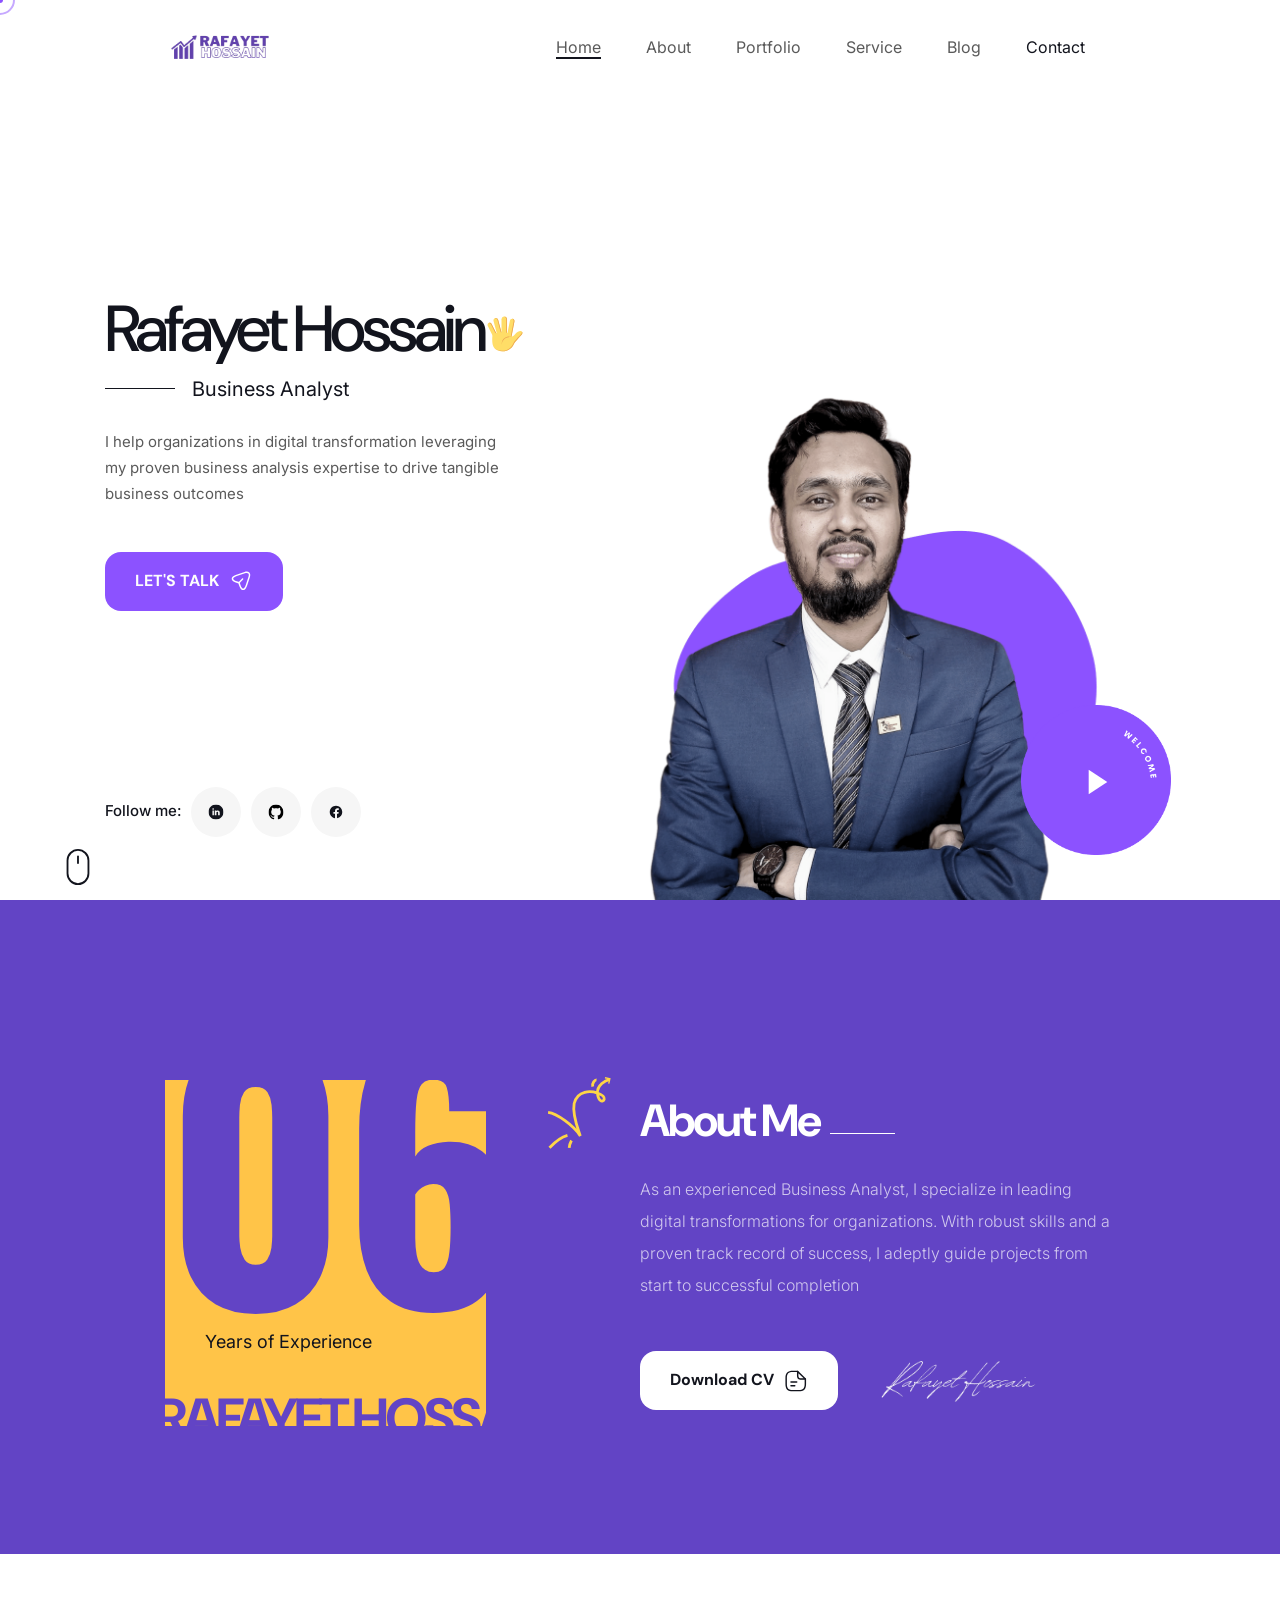
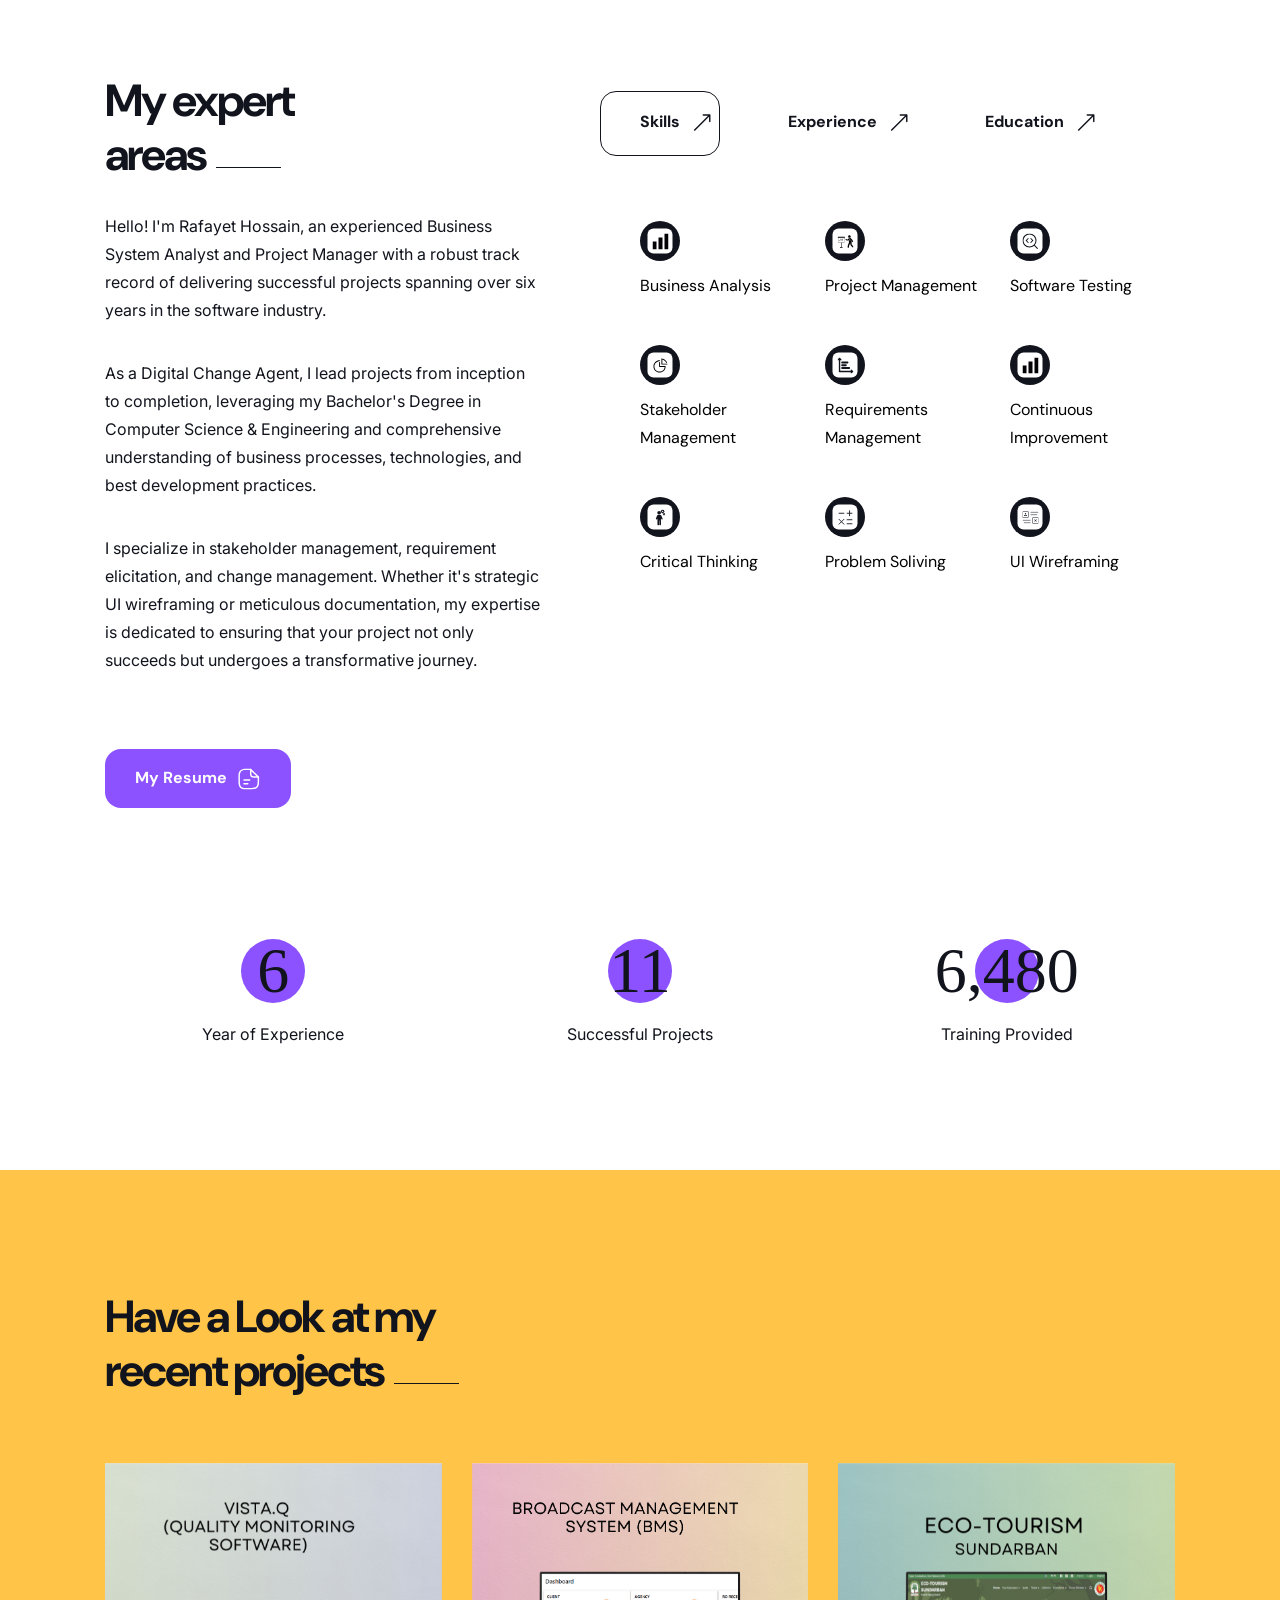
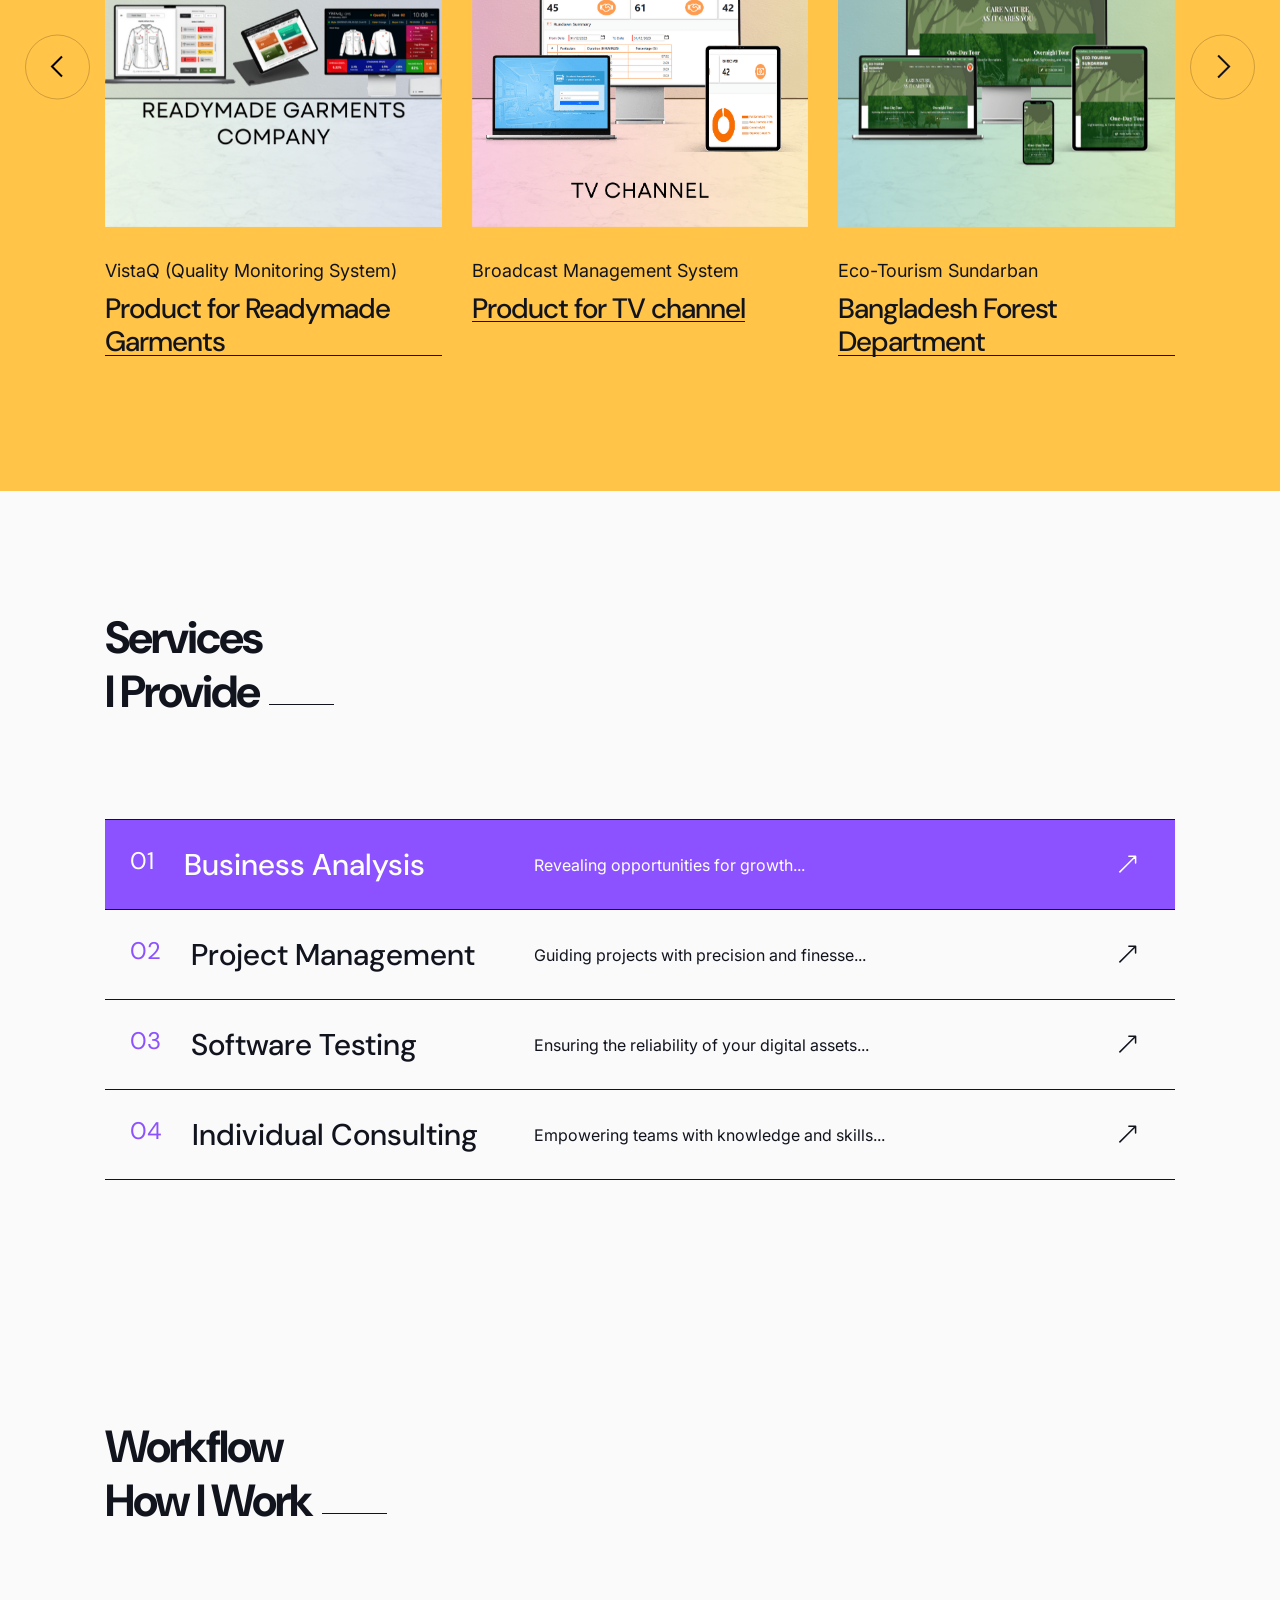
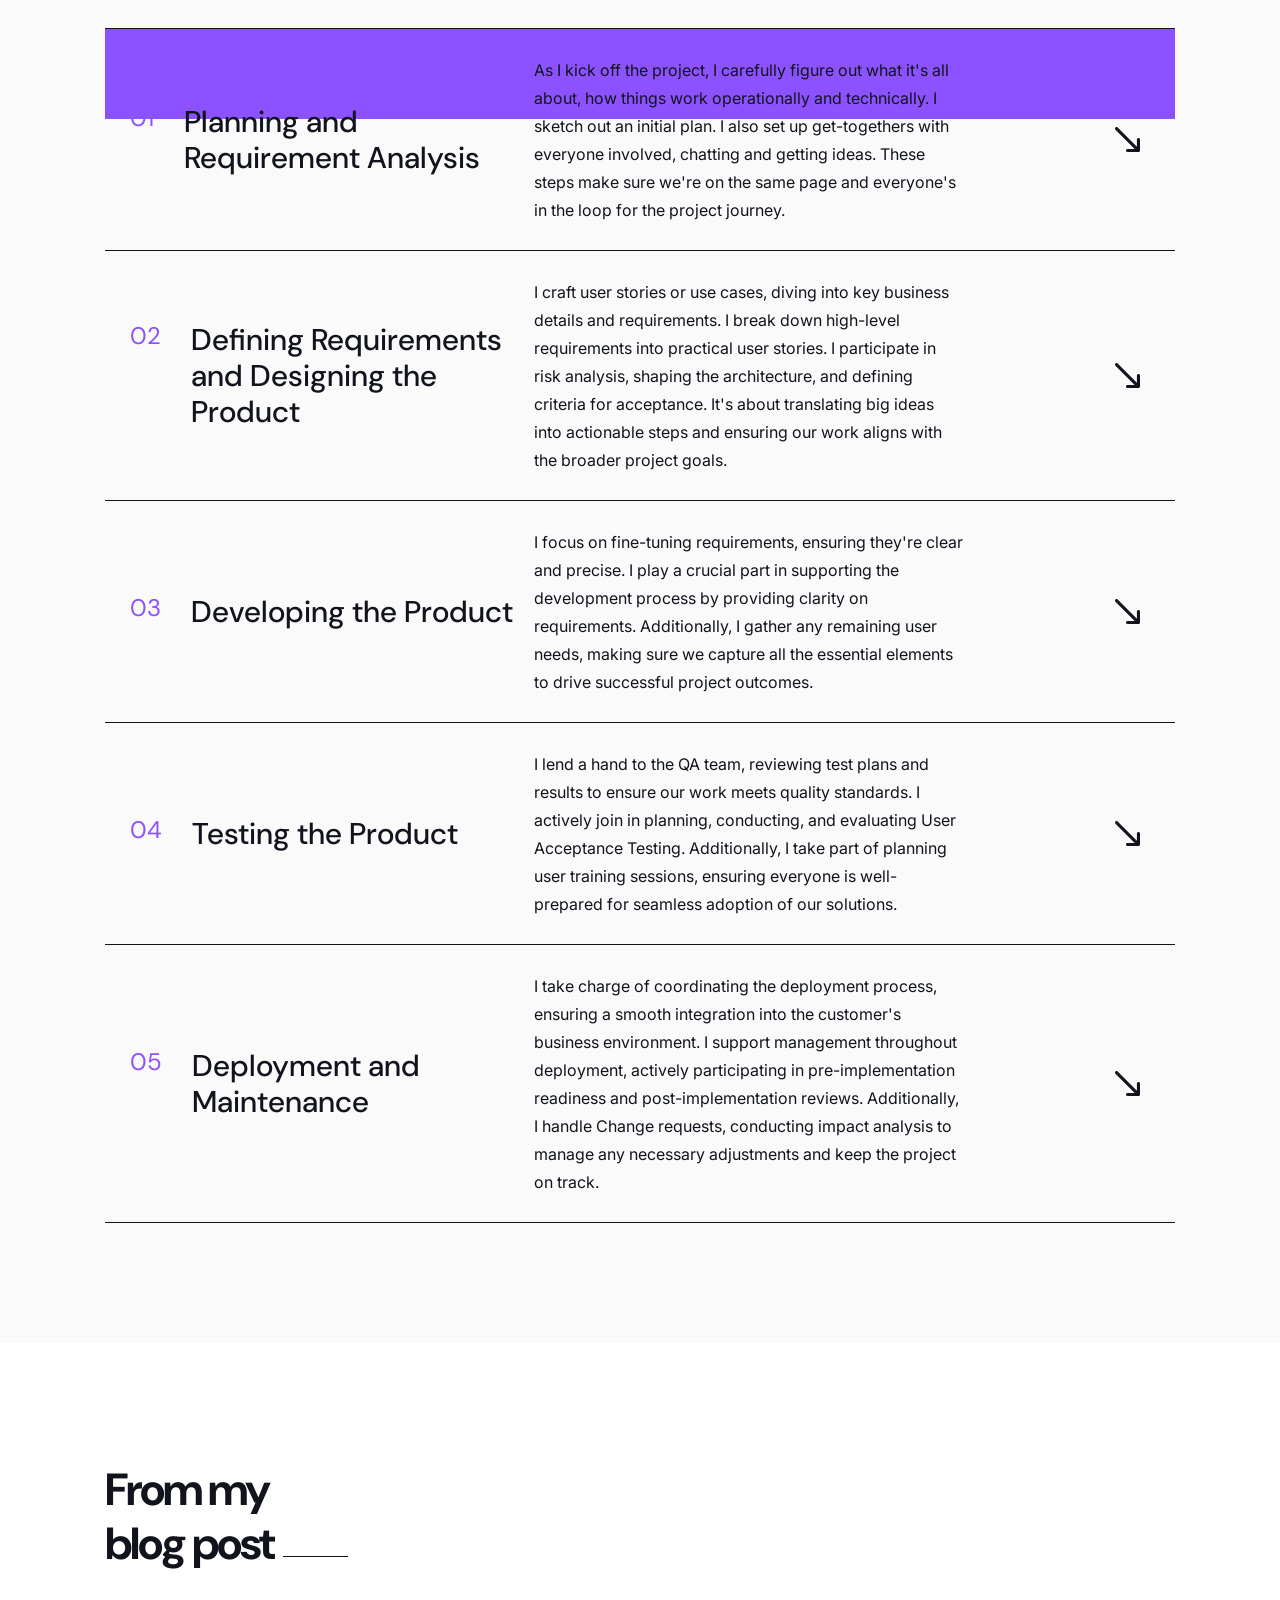
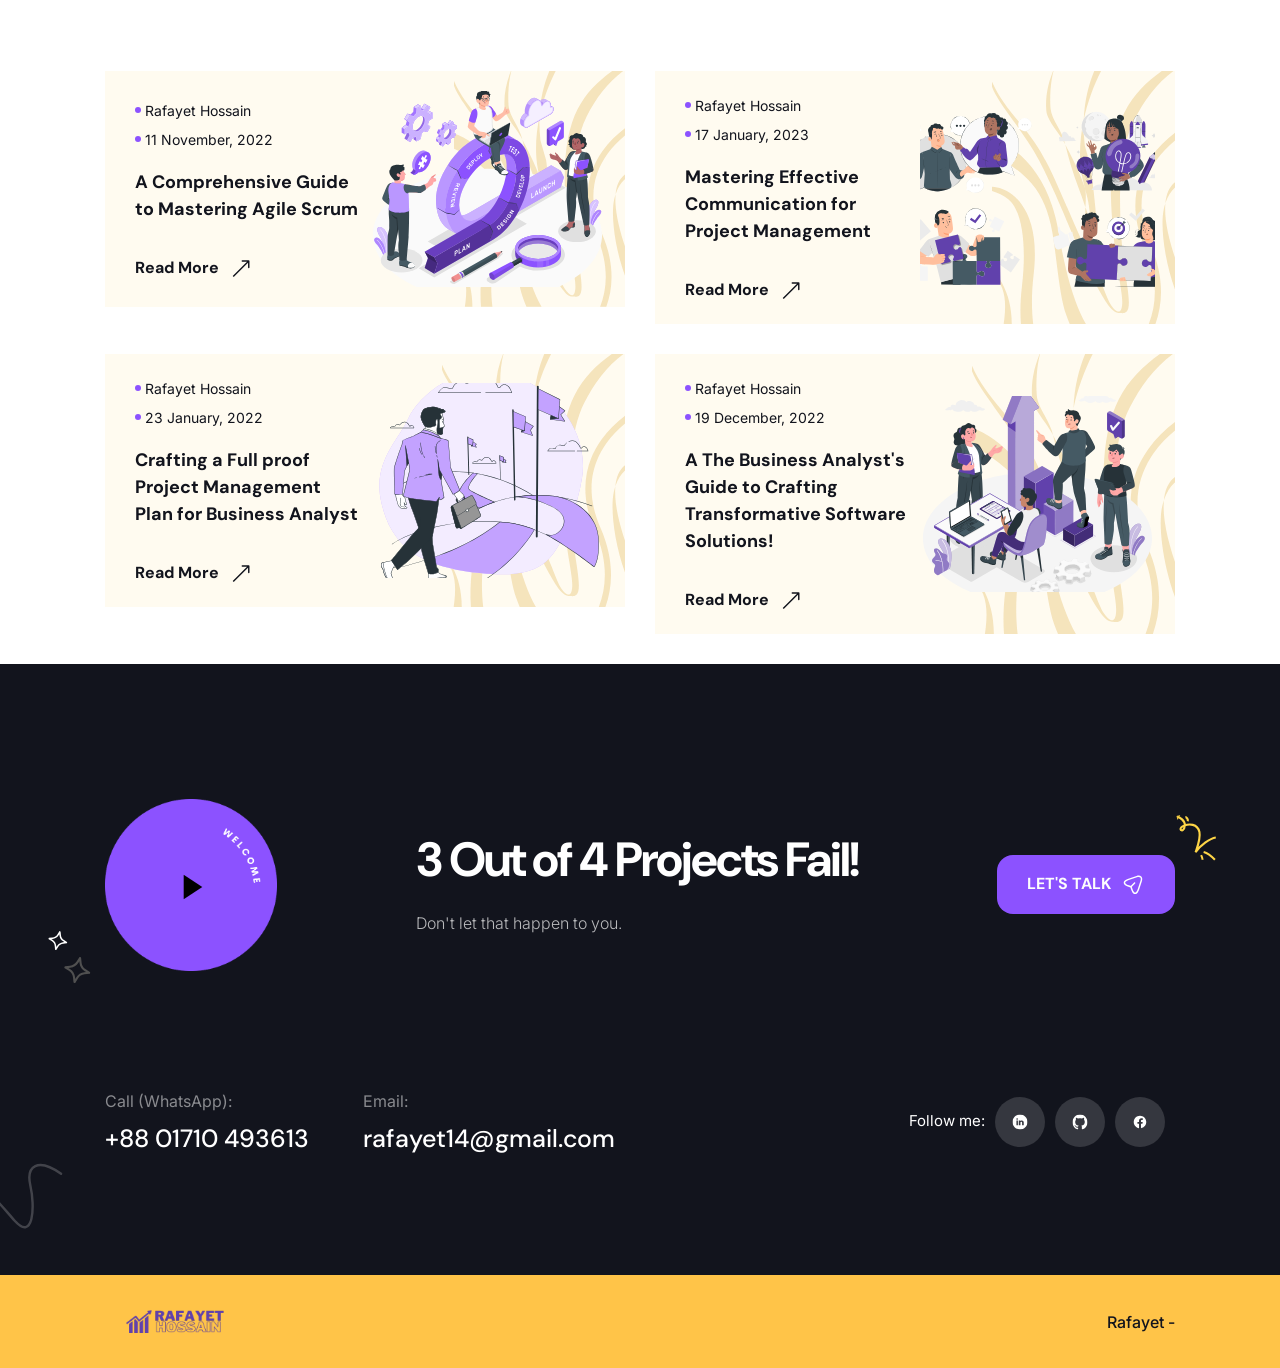
==== commit e24f7700: "information updated" ====
--- a/index.html
+++ b/index.html
@@ -252,7 +252,9 @@
 
 							</div>
 							<div class="orido_tm_boxed_button">
-								<a href="#">My Resume <img class="svg" src="assets/img/svg/paper.svg" alt="" /></a>
+								<a
+									href="https://docs.google.com/document/d/e/2PACX-1vQ1vwfLRvVfnC8HJntZHfRmqdK8SgZ78dv7IXSx7aTy1-66uM2ebRZxPZf2TiWGrA/pub">My
+									Resume <img class="svg" src="assets/img/svg/paper.svg" alt="" /></a>
 							</div>
 						</div>
 						<div class="right w-1/2 top-[33px] relative">
@@ -410,7 +412,7 @@
 												</div>
 											</li>
 
-										
+
 
 										</ul>
 									</div>
@@ -485,40 +487,41 @@
 
 
 		<!-- COUNTER -->
-		<!-- <div class="orido_tm_section w-full h-auto clear-both float-left">
+		<div class="orido_tm_section w-full h-auto clear-both float-left">
 			<div class="orido_tm_counter w-full h-auto clear-both float-left mb-[92px]">
 				<div class="container">
 					<div class="counter_list w-full h-auto clear-both float-left">
 						<ul class="ml-[-30px]">
-							<li class="mb-[30px] float-left pl-[30px] w-1/4 text-center">
+							<li class="mb-[30px] float-left pl-[30px] w-1/3 text-center">
 								<div class="list_inner w-full h-auto clear-both float-left relative">
-									<h3 class="font-normal text-[64px] font-kaushan mb-[10px] relative z-[2]"><span class="counter_item" data-from="0" data-to="219" data-speed="2000">0</span></h3>
-									<span class="title relative z-[2]">Trainings</span>
-								</div>
-							</li>
-							<li class="mb-[30px] float-left pl-[30px] w-1/4 text-center">
+									<h3 class="font-normal text-[64px] font-kaushan mb-[10px] relative z-[2]"><span
+											class="counter_item" data-from="0" data-to="6" data-speed="800">0</span>
+									</h3>
+									<span class="title relative z-[2]">Year of Experience</span>
+								</div>
+							</li>
+							<li class="mb-[30px] float-left pl-[30px] w-1/3 text-center">
 								<div class="list_inner w-full h-auto clear-both float-left relative">
-									<h3 class="font-normal text-[64px] font-kaushan mb-[10px] relative z-[2]"><span class="counter_item" data-from="0" data-to="48" data-speed="2000">0</span></h3>
-									<span class="title relative z-[2]">Written Book</span>
-								</div>
-							</li>
-							<li class="mb-[30px] float-left pl-[30px] w-1/4 text-center">
+									<h3 class="font-normal text-[64px] font-kaushan mb-[10px] relative z-[2]"><span
+											class="counter_item" data-from="0" data-to="11" data-speed="800">0</span>
+									</h3>
+									<span class="title relative z-[2]">Successful Projects</span>
+								</div>
+							</li>
+							<li class="mb-[30px] float-left pl-[30px] w-1/3 text-center">
 								<div class="list_inner w-full h-auto clear-both float-left relative">
-									<h3 class="font-normal text-[64px] font-kaushan mb-[10px] relative z-[2]"><span class="counter_item" data-from="0" data-to="527" data-speed="2000">0</span></h3>
-									<span class="title relative z-[2]">Listeners</span>
-								</div>
-							</li>
-							<li class="mb-[30px] float-left pl-[30px] w-1/4 text-center">
-								<div class="list_inner w-full h-auto clear-both float-left relative">
-									<h3 class="font-normal text-[64px] font-kaushan mb-[10px] relative z-[2]"><span class="counter_item" data-from="0" data-to="12" data-speed="2000">0</span></h3>
-									<span class="title relative z-[2]">Own Projects</span>
-								</div>
-							</li>
+									<h3 class="font-normal text-[64px] font-kaushan mb-[10px] relative z-[2]"><span
+											class="counter_item" data-from="0" data-to="7200" data-speed="2000">0</span>
+									</h3>
+									<span class="title relative z-[2]">Training Provided</span>
+								</div>
+							</li>
+
 						</ul>
 					</div>
 				</div>
 			</div>
-		</div> -->
+		</div>
 		<!-- /COUNTER -->
 
 
@@ -1708,8 +1711,8 @@
 						<div class="left">
 							<ul>
 								<li class="mr-[50px] inline-block">
-									<span
-										class="name block text-[rgba(255,255,255,.5)] text-[16px] mb-[10px]">Call:</span>
+									<span class="name block text-[rgba(255,255,255,.5)] text-[16px] mb-[10px]">Call
+										(WhatsApp):</span>
 									<p class="block text-white text-[36px] font-dm font-medium"><a
 											class="line_effect text-white" href="#">+88 01710 493613</a></p>
 								</li>
@@ -1798,28 +1801,28 @@
 	<script src="assets/js/init.js"></script>
 	<!-- /SCRIPTS -->
 
-    <script>
-        window.fbAsyncInit = function () {
-            FB.init({
-                appId: 'your-app-id',
-                autoLogAppEvents: true,
-                xfbml: true,
-                version: 'v2.12'
-            });
-        };
-        (function (d, s, id) {
-            var js, fjs = d.getElementsByTagName(s)[0];
-            if (d.getElementById(id)) { return; }
-            js = d.createElement(s); js.id = id;
-            js.src = "https://connect.facebook.net/en_US/sdk.js";
-            fjs.parentNode.insertBefore(js, fjs);
-        }(document, 'script', 'facebook-jssdk'));
-    </script>
-    <div class="fb-customerchat" page_id="286087674751097" theme_color="#6141AC"
-        logged_in_greeting="LET'S TALK" logged_out_greeting="Hi, We can Start after you've logged in.">
-
-    </div>
-	
+	<script>
+		window.fbAsyncInit = function () {
+			FB.init({
+				appId: 'your-app-id',
+				autoLogAppEvents: true,
+				xfbml: true,
+				version: 'v2.12'
+			});
+		};
+		(function (d, s, id) {
+			var js, fjs = d.getElementsByTagName(s)[0];
+			if (d.getElementById(id)) { return; }
+			js = d.createElement(s); js.id = id;
+			js.src = "https://connect.facebook.net/en_US/sdk.js";
+			fjs.parentNode.insertBefore(js, fjs);
+		}(document, 'script', 'facebook-jssdk'));
+	</script>
+	<div class="fb-customerchat" page_id="286087674751097" theme_color="#6141AC" logged_in_greeting="LET'S TALK"
+		logged_out_greeting="Hi, We can Start after you've logged in.">
+
+	</div>
+
 </body>
 
 </html>
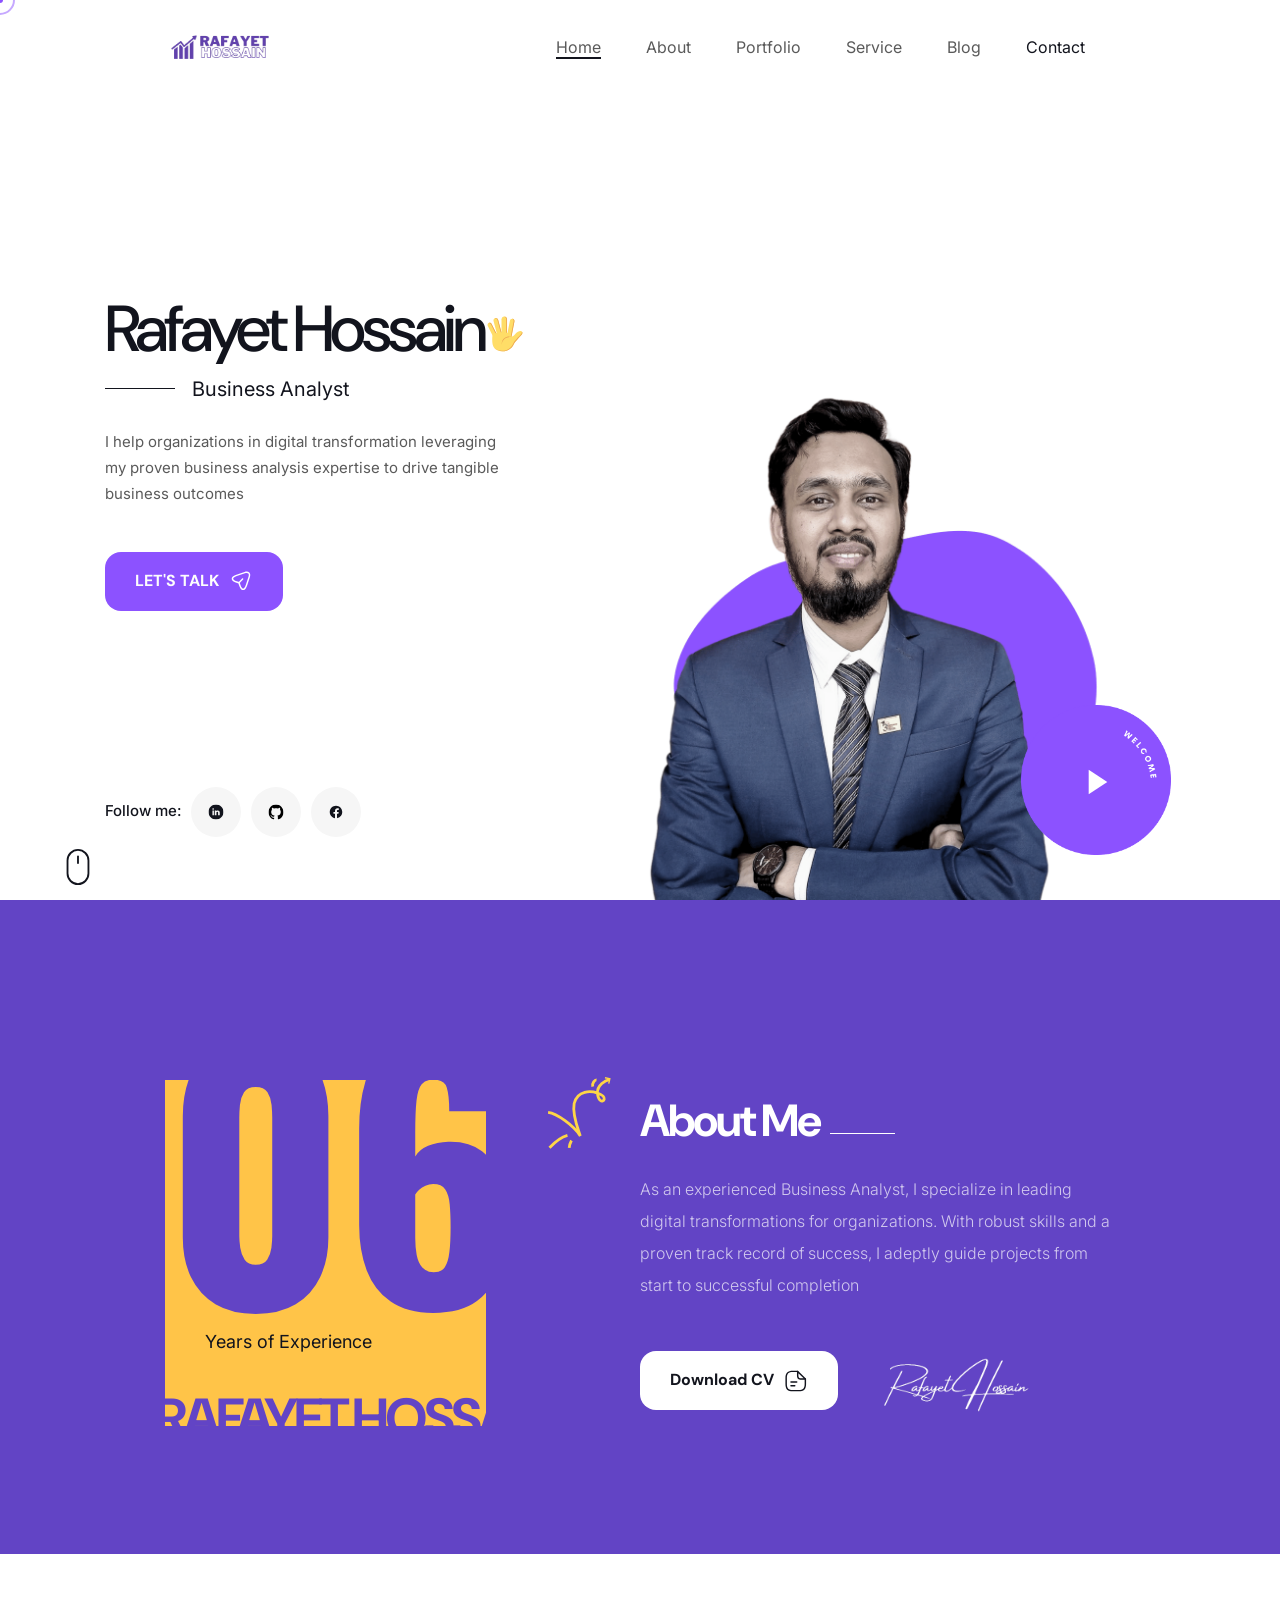
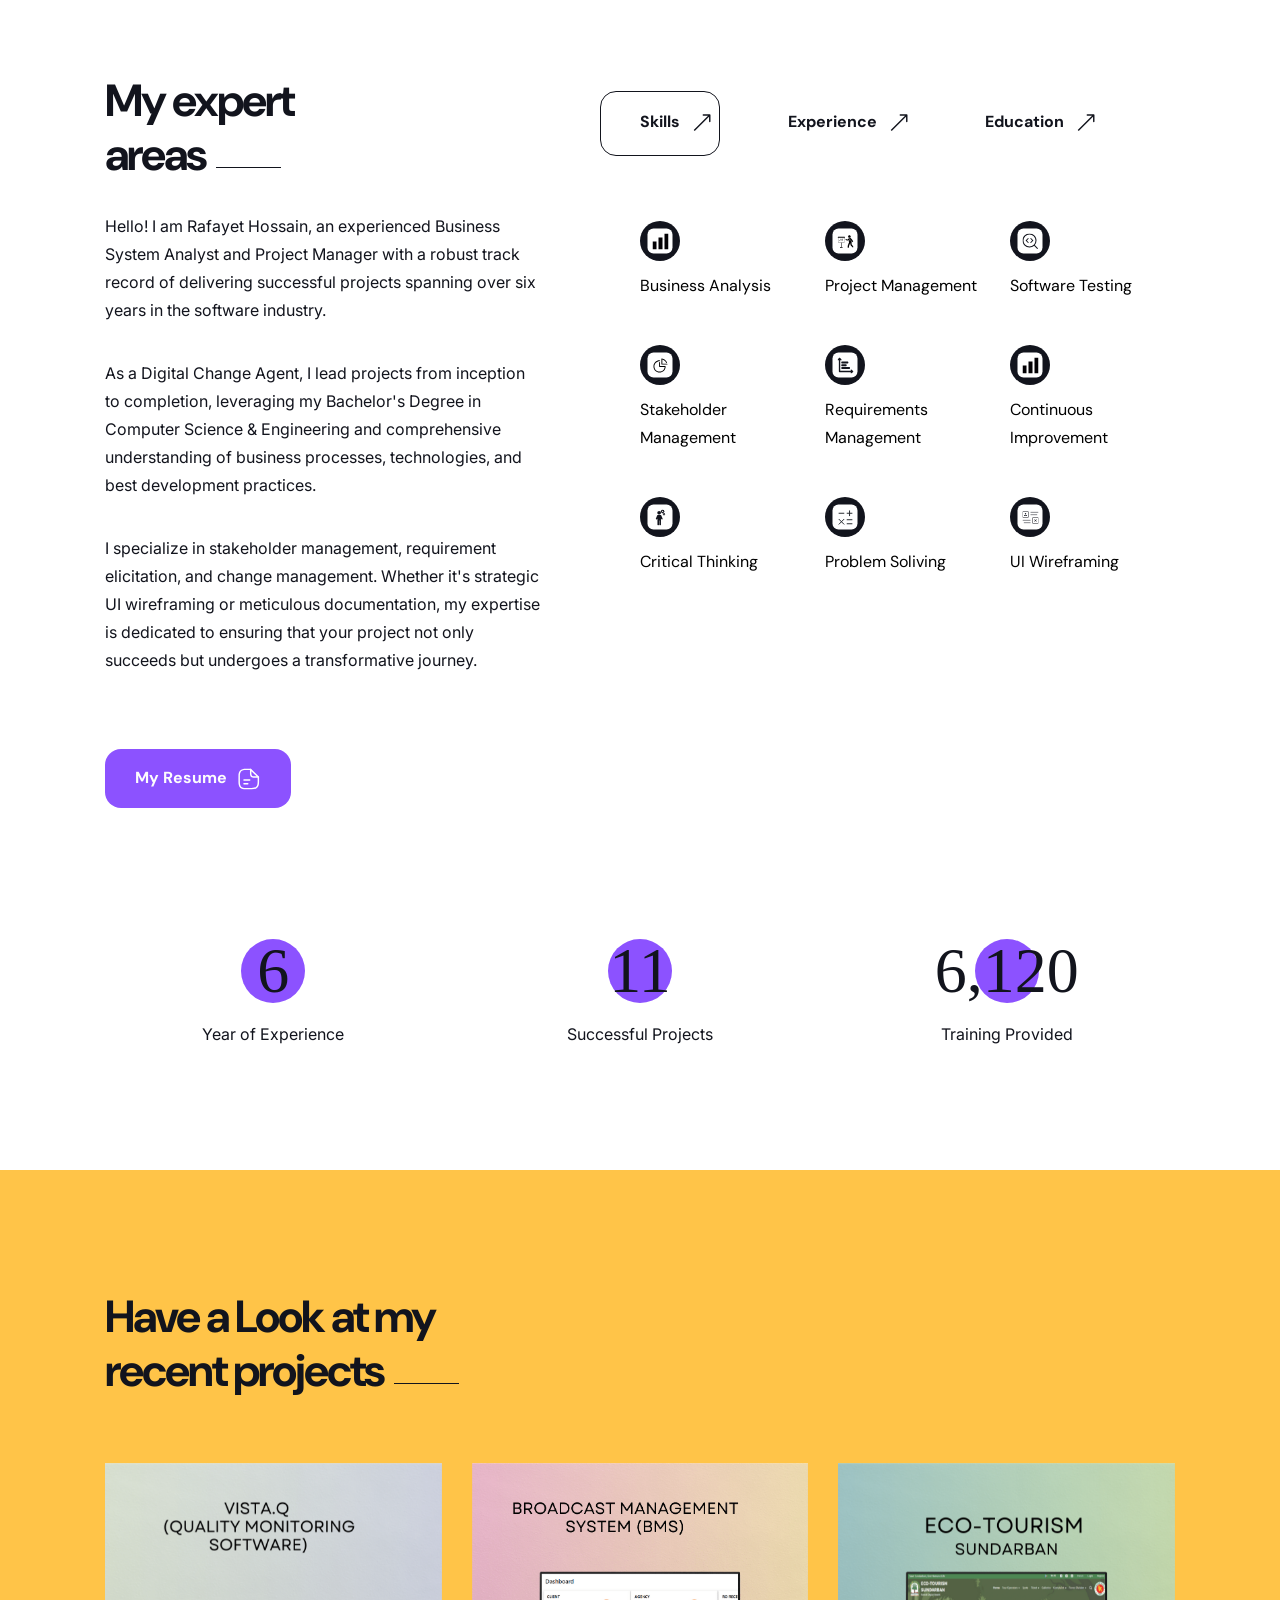
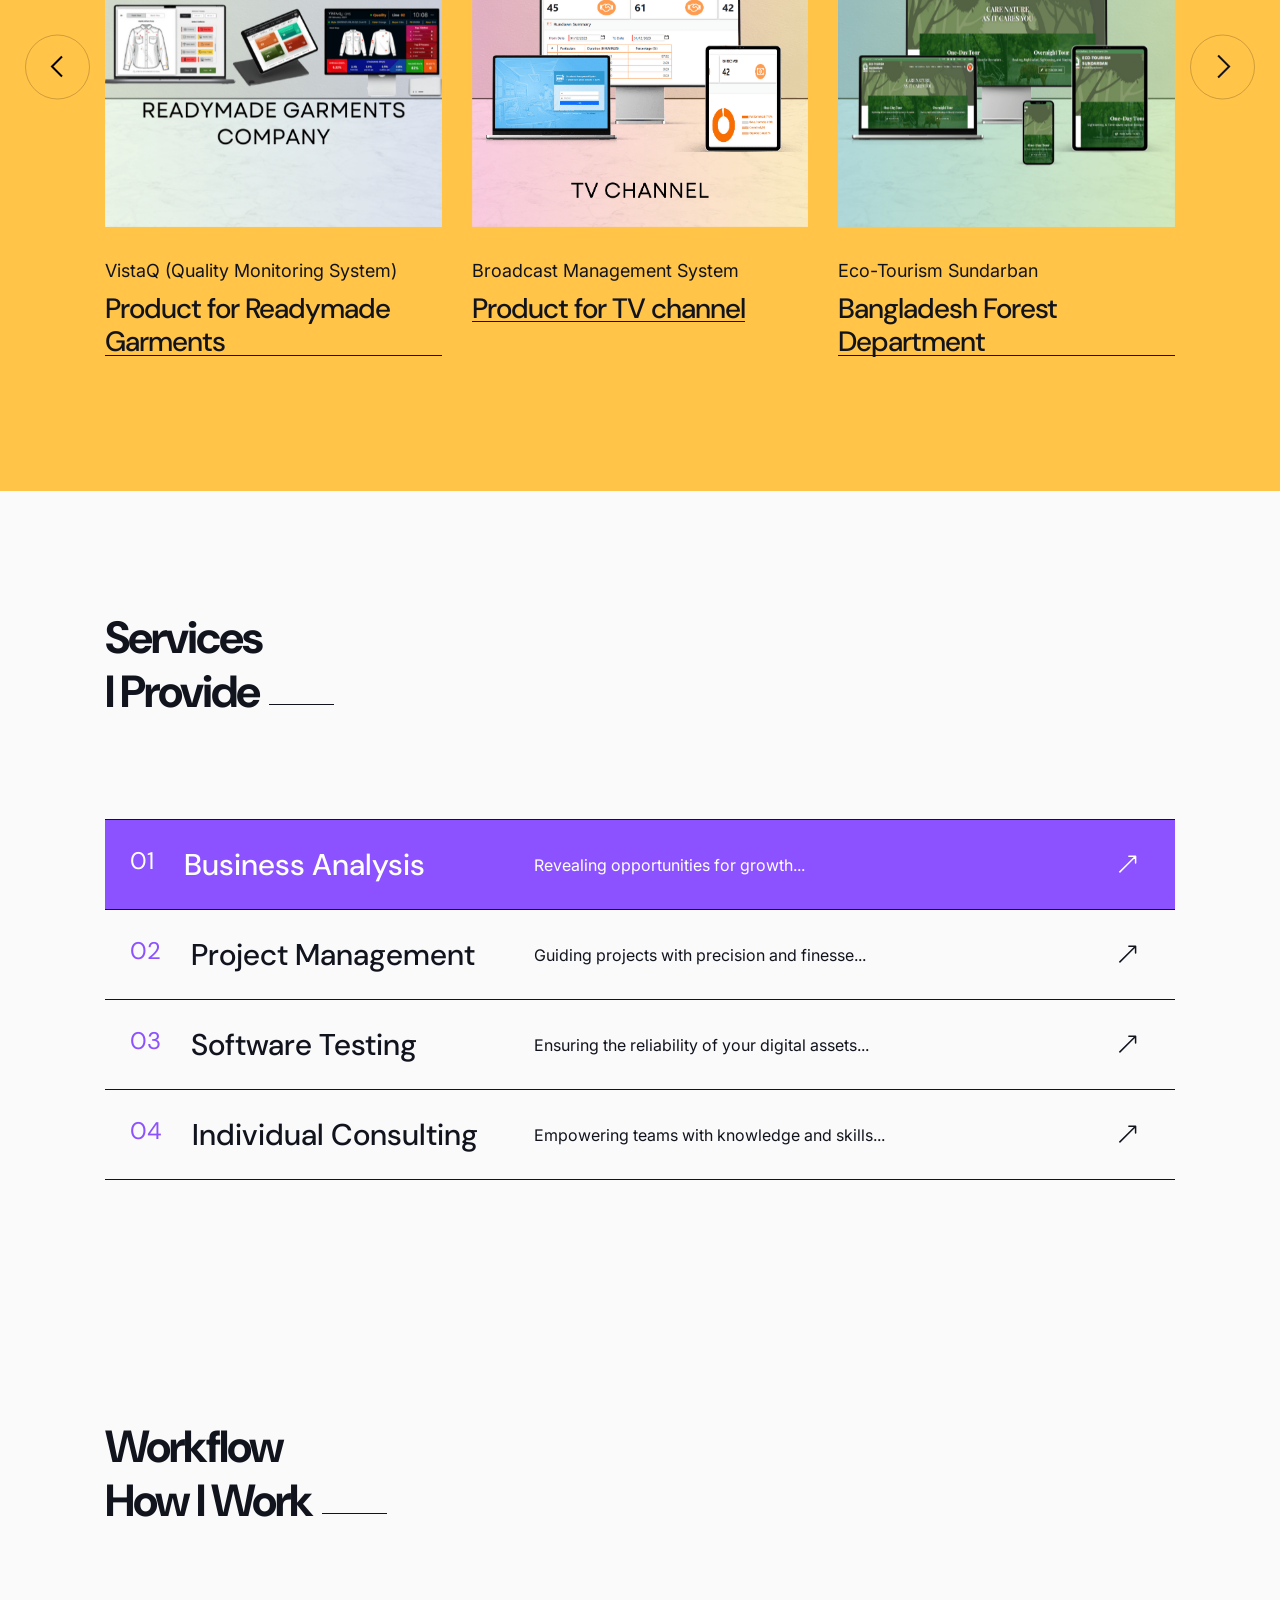
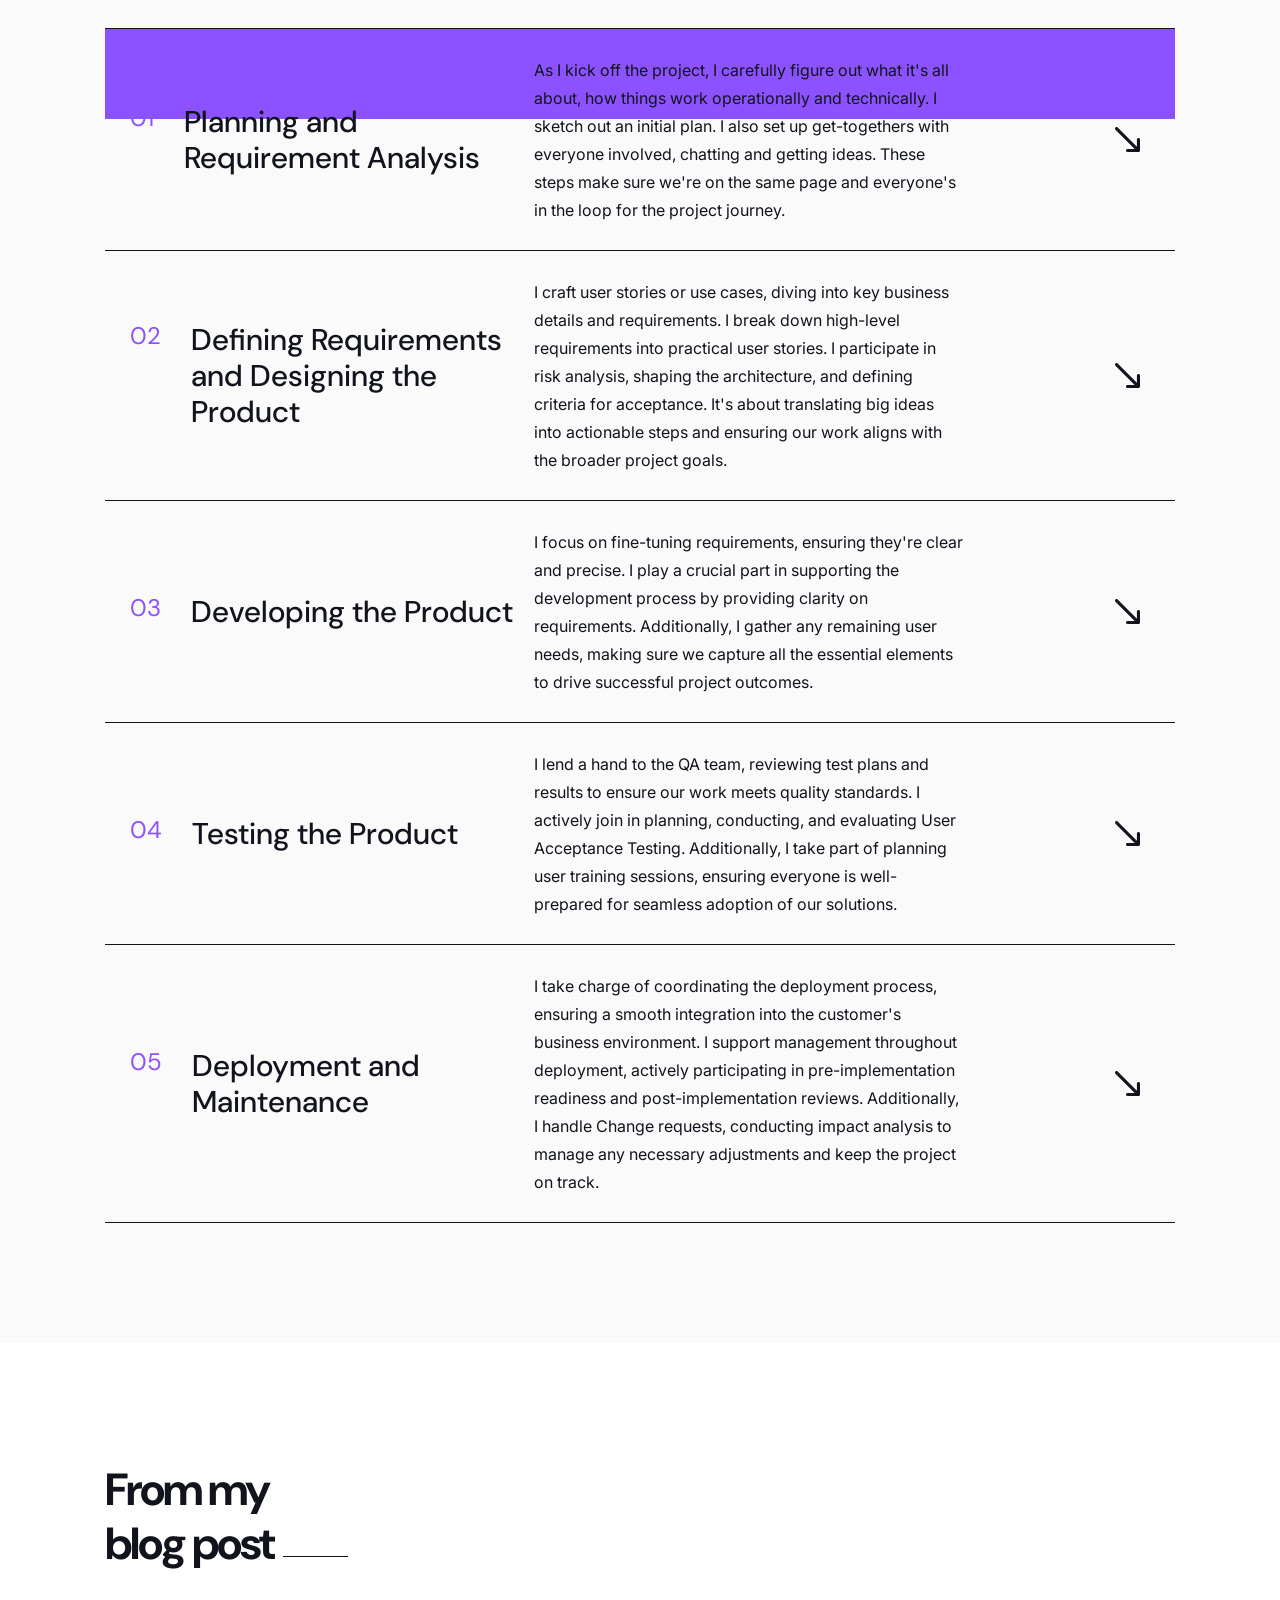
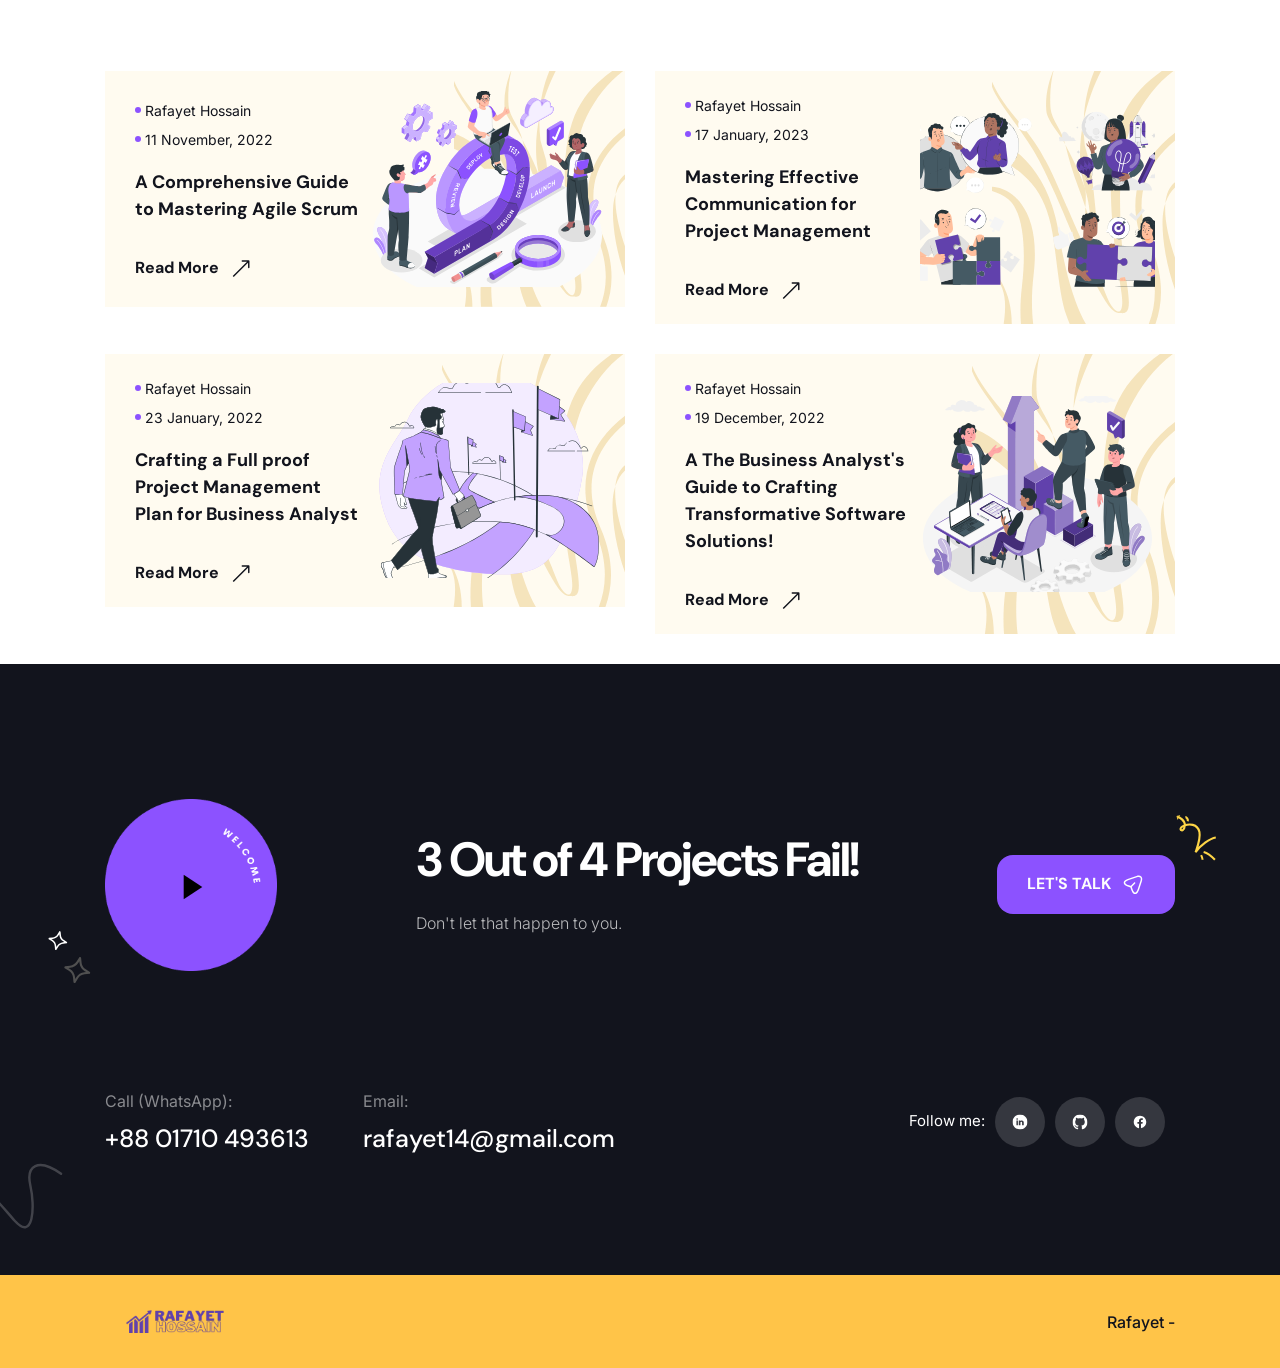
==== commit c1a10371: "information updated" ====
--- a/index.html
+++ b/index.html
@@ -213,7 +213,7 @@
 						</div>
 						<div class="short w-full float-left flex items-center">
 							<div class="orido_tm_boxed_button">
-								<a href="assets/img/cv/1.jpg" download>Download CV <img class="svg"
+								<a href="#" download>Download CV <img class="svg"
 										src="assets/img/svg/paper.svg" alt="" /></a>
 							</div>
 							<img class="max-w-[200px] max-h-[200px] ml-[50px]" src="assets/img/signature.png" alt="" />
@@ -235,7 +235,7 @@
 										expert<br />areas</span></h3>
 							</div>
 							<div class="text w-full float-left mt-[30px] mb-[40px]">
-								<p class="mb-[35px]">Hello! I'm Rafayet Hossain, an experienced Business System Analyst
+								<p class="mb-[35px]">Hello! I am Rafayet Hossain, an experienced Business System Analyst
 									and Project Manager with a robust track record of delivering successful projects
 									spanning over six years in the software industry. </p>
 
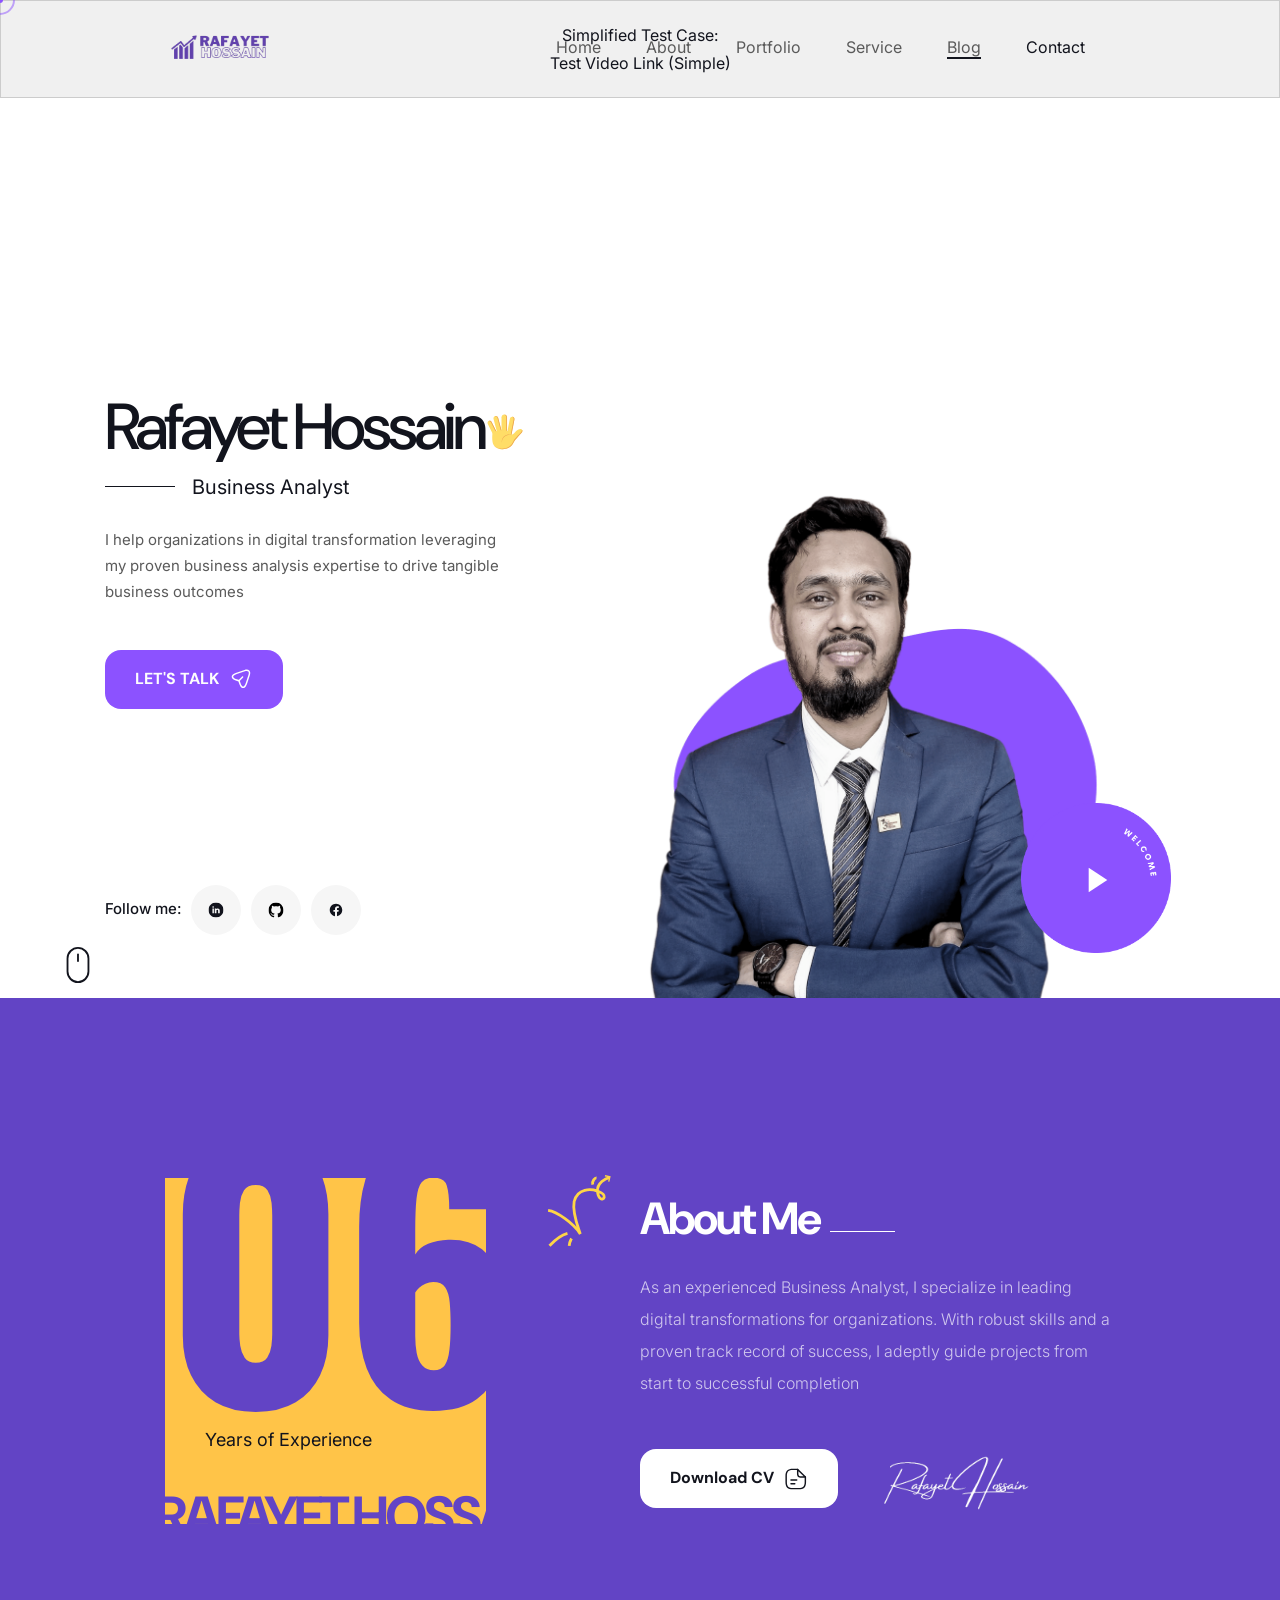
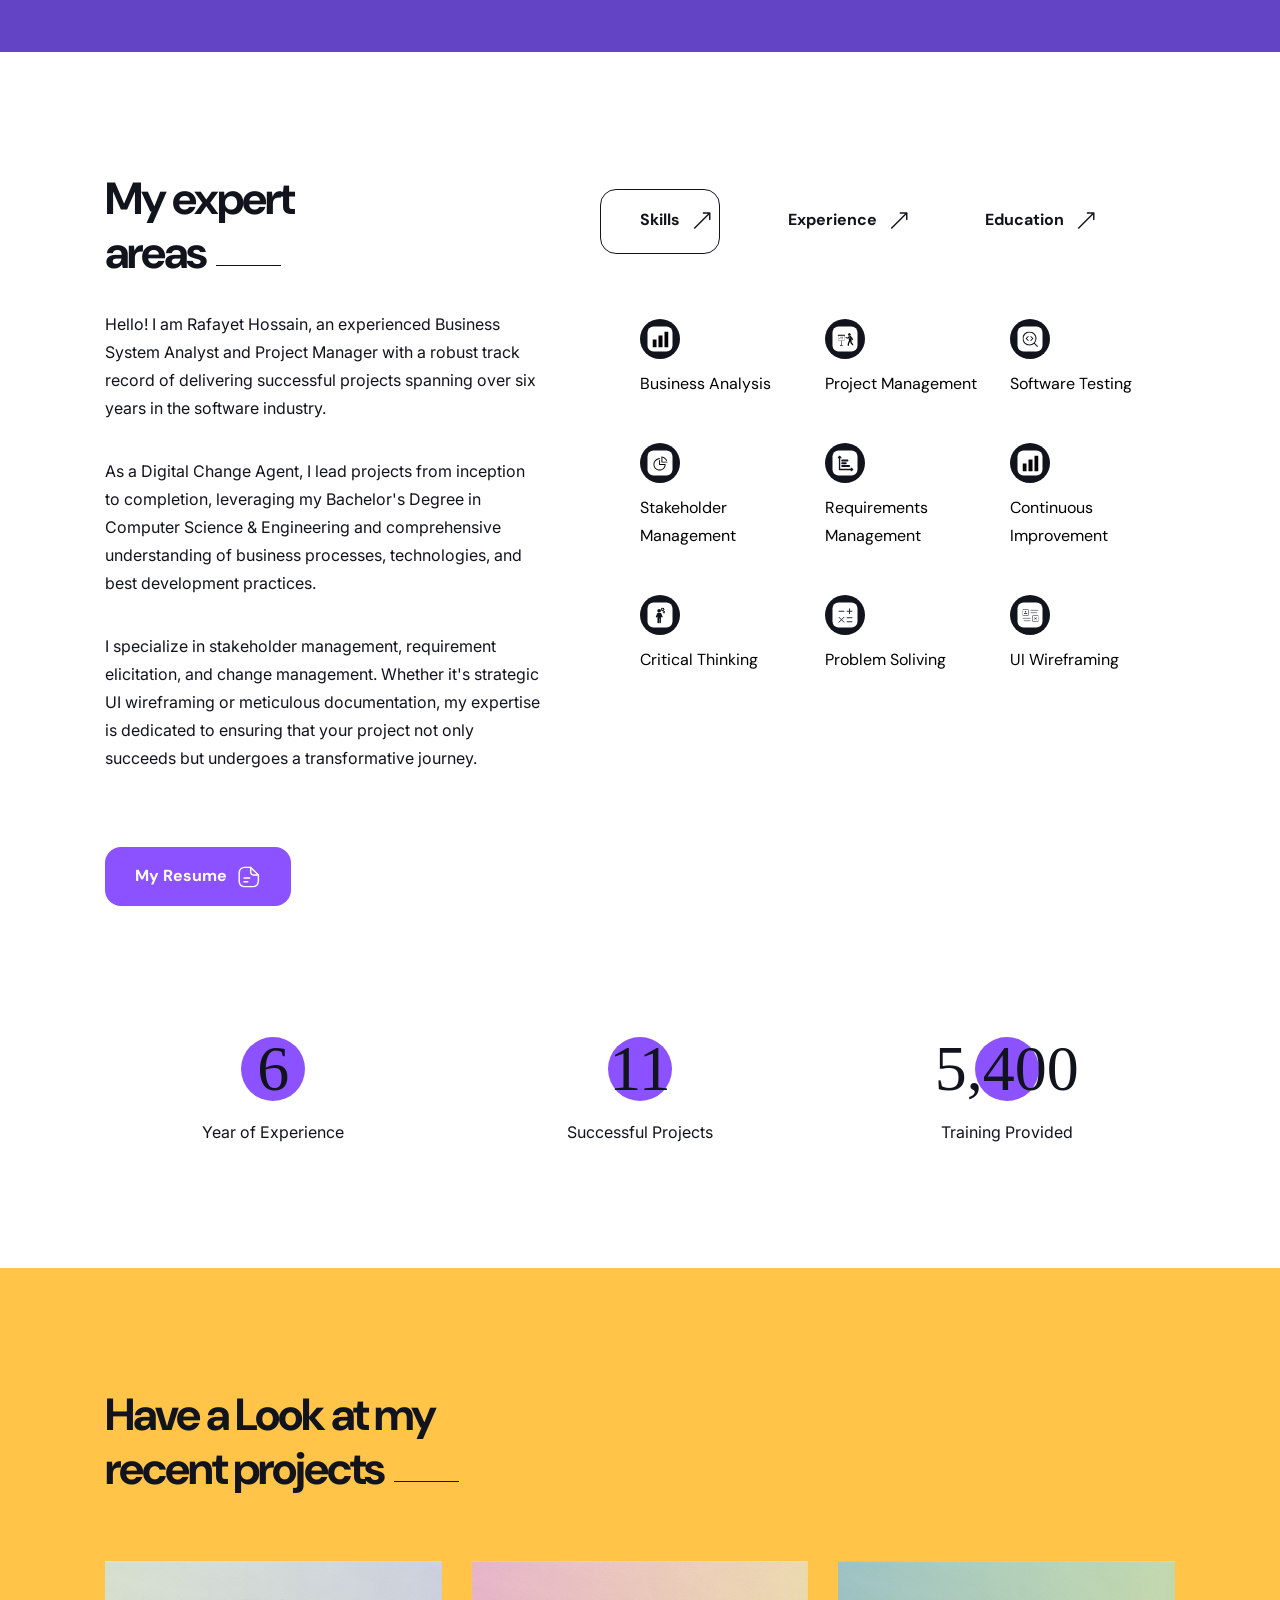
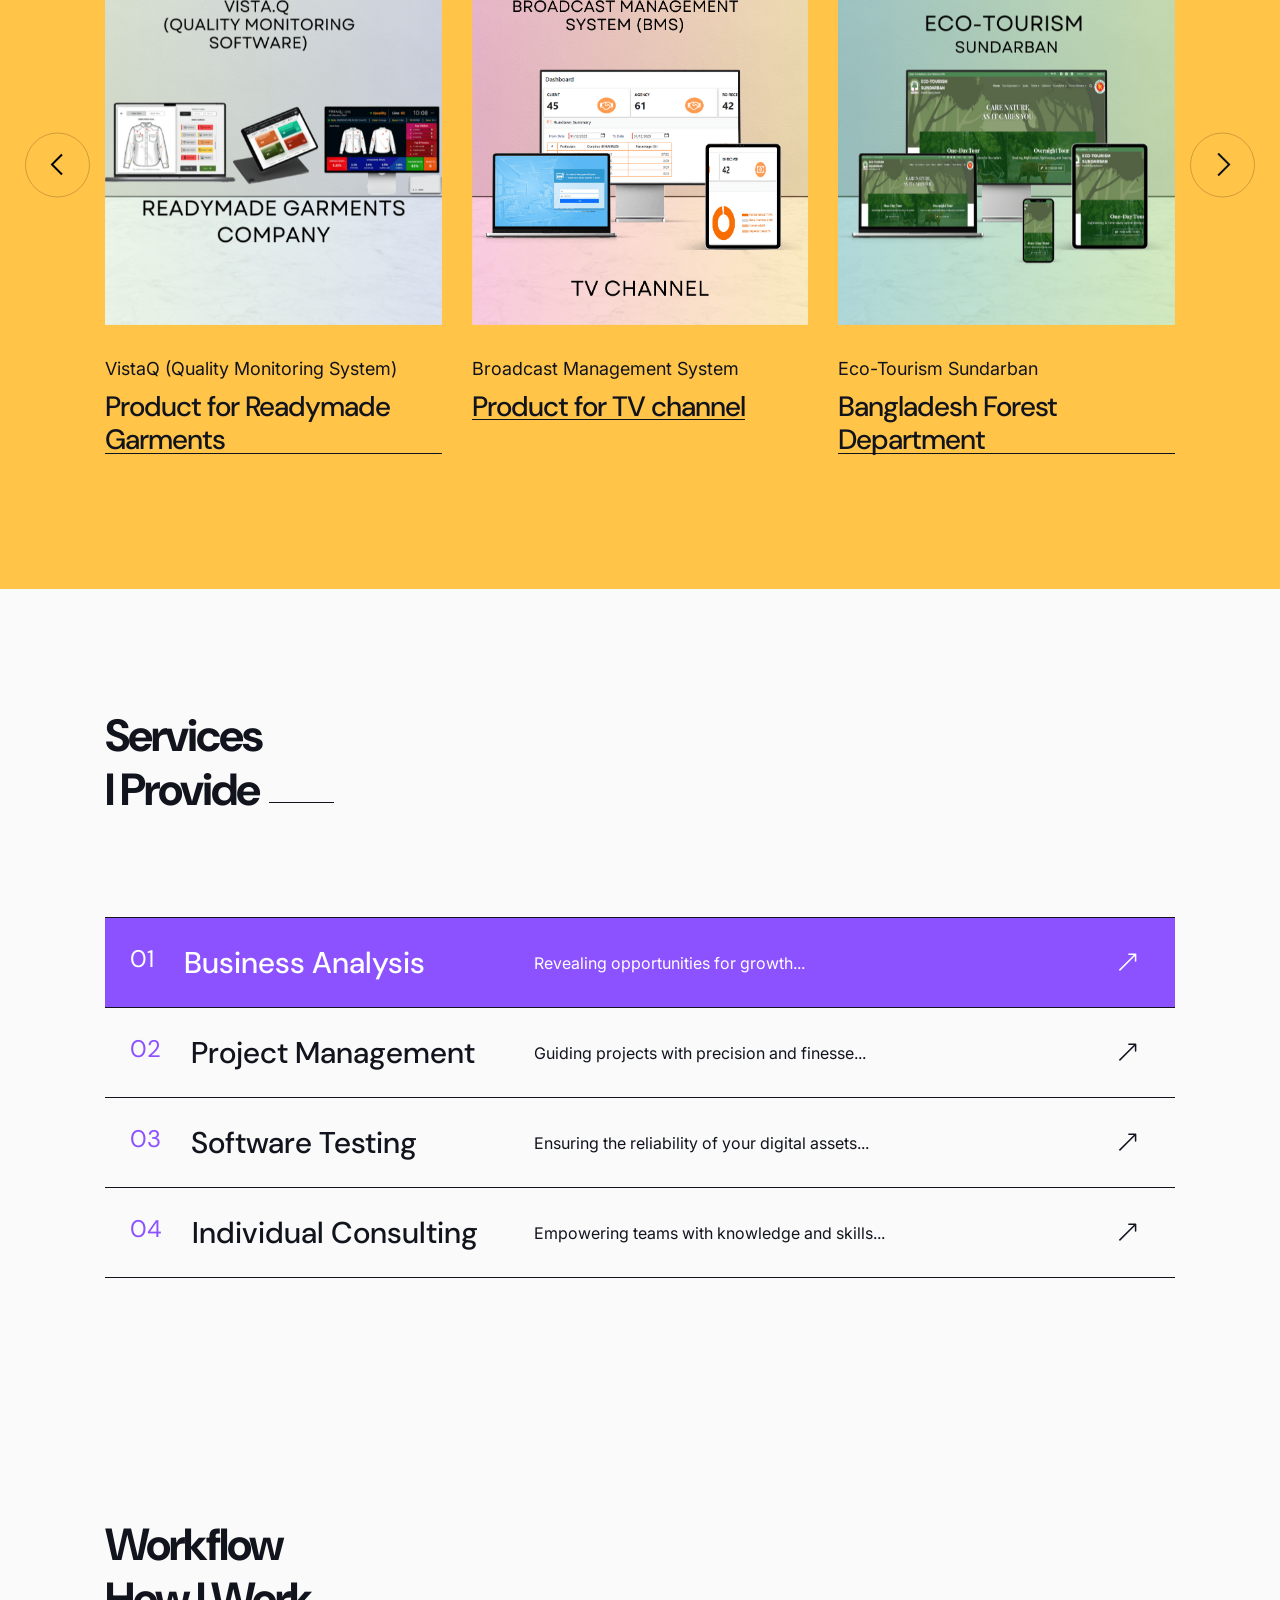
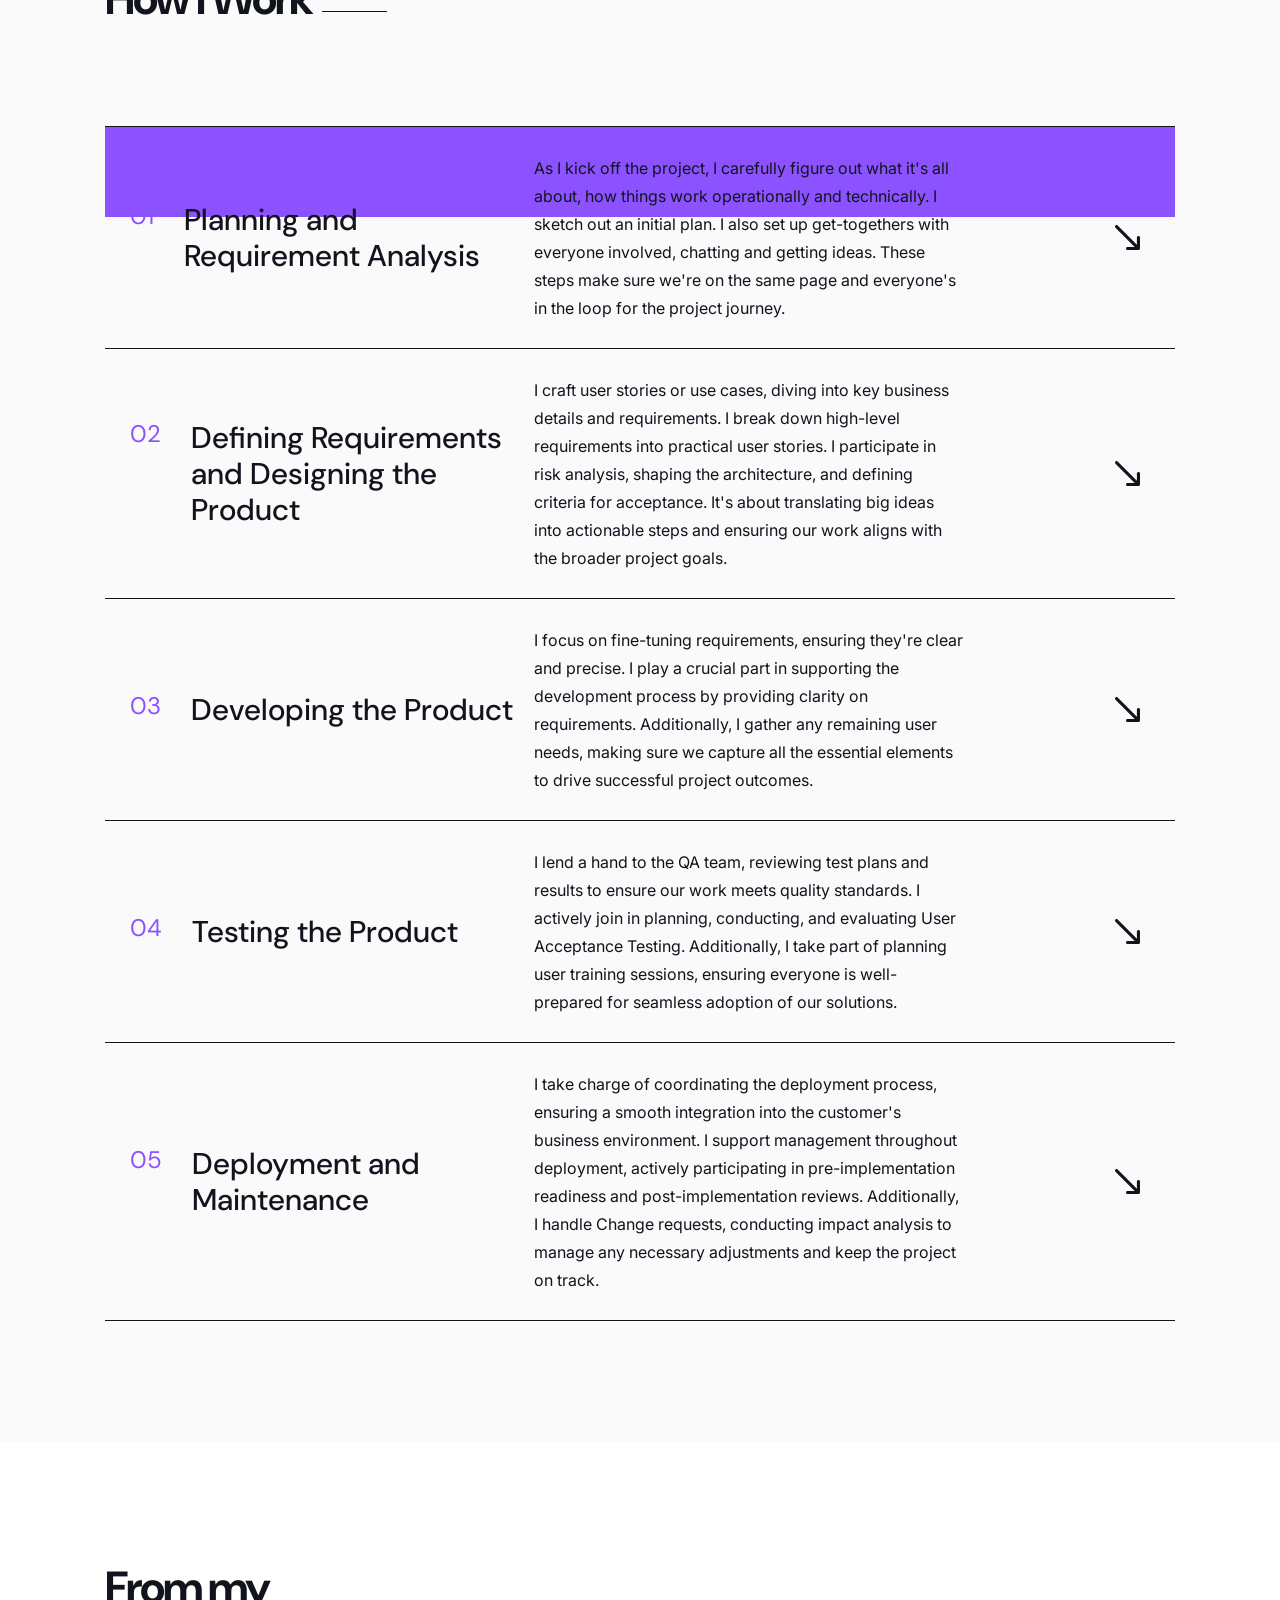
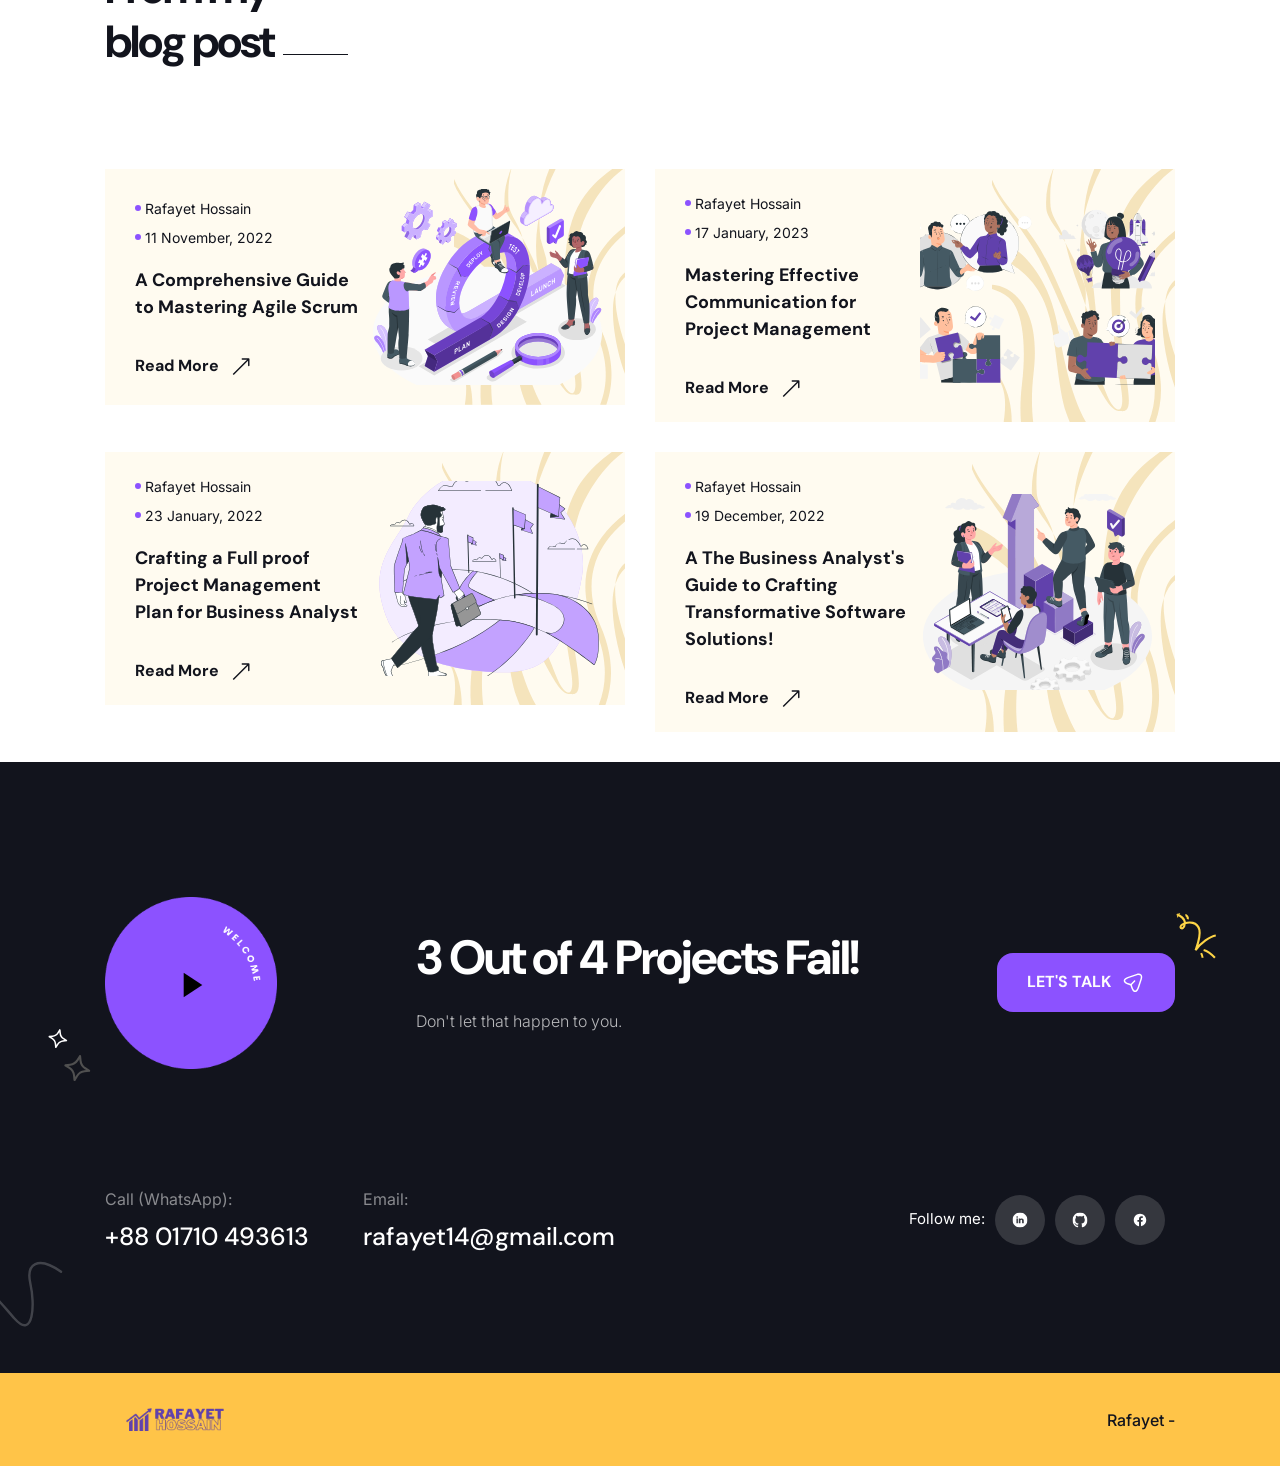
==== commit 240a65c0: "Fix: Attempt to resolve YouTube video popup issues This commit includes several changes aimed at fix" ====
--- a/index.html
+++ b/index.html
@@ -1,1828 +1,1832 @@
-<!DOCTYPE html>
-<!--[if lt IE 7 ]><html class="ie ie6" lang="en"> <![endif]-->
-<!--[if IE 7 ]><html class="ie ie7" lang="en"> <![endif]-->
-<!--[if IE 8 ]><html class="ie ie8" lang="en"> <![endif]-->
-<!--[if (gte IE 9)|!(IE)]><!-->
-<html lang="en"> <!--<![endif]-->
-
-<head>
-
-	<meta http-equiv="Content-Type" content="text/html; charset=utf-8" />
-	<meta name="viewport" content="width=device-width, initial-scale=1, maximum-scale=1">
-
-
-	<meta name="description"
-		content="Rafayet Hossain: Experienced Business System Analyst, IT Project Manager, and SQA Engineer with over five years of professional expertise in the software industry. Specializing in successful project delivery to government, non-government, and multinational clients. As a Digital Change Agent, I guide projects from inception to completion, ensuring success. Expertise includes project management, system analysis, software requirements, quality assurance, and stakeholder management. Open to work and committed to helping you achieve project success. Contact for Software Project Management, Business System Analysis, Software Testing, Business Consulting, Technical Document Preparation, and Individual Training.">
-	<meta name="keywords"
-		content="Business System Analyst, Business Analyst, IT Project Manager, SQA Engineer, Lean Six Sigma Black Belt, project management, system analysis, software requirements, quality assurance, stakeholder management, software testing, business consulting, IT Business Analyst, Top Business Analyst, Project Manager, Agile expert, digital transformation, Rafayet Hossain, technical document preparation, individual training, project success, digital change agent">
-	<meta name="author" content="Rafayet Hossain">
-
-
-	<title> Rafayet | Business Analyst</title>
-
-	<!-- STYLES -->
-	<link href="https://fonts.googleapis.com/css2?family=Inter:wght@100;200;300;400;500;600;800;900&display=swap"
-		rel="stylesheet">
-	<link
-		href="https://fonts.googleapis.com/css2?family=DM+Sans:ital,wght@0,400;0,500;0,700;1,400;1,500;1,700&display=swap"
-		rel="stylesheet">
-	<link href="https://fonts.googleapis.com/css2?family=Oswald:wght@200;300;400;500;600;700&display=swap"
-		rel="stylesheet">
-	<link href="https://fonts.googleapis.com/css2?family=Kaushan+Script&display=swap" rel="stylesheet">
-
-	<link rel="stylesheet" type="text/css" href="assets/css/plugins.css" />
-	<link rel="stylesheet" type="text/css" href="assets/css/dark.css" />
-	<link rel="stylesheet" type="text/css" href="assets/css/custom.css" />
-	<link rel="stylesheet" type="text/css" href="assets/css/modalboxes.css" />
-	<link rel="stylesheet" type="text/css" href="assets/css/main.css" />
-	<!--[if lt IE 9]> <script type="text/javascript" src="js/modernizr.custom.js"></script> <![endif]-->
-	<!-- /STYLES -->
-
-</head>
-
-<body>
-
-	<!-- PRELOADER -->
-	<div id="preloader">
-		<div class="loader_line"></div>
-	</div>
-	<!-- /PRELOADER -->
-
-	<!-- WRAPPER ALL -->
-
-	<div class="orido_tm_all_wrap w-full float-left clear-both h-auto relative" data-magic-cursor="show">
-
-		<!-- MOBILE MENU -->
-		<div class="orido_tm_mobile_menu w-full h-auto fixed top-0 left-0 hidden z-[10] middle:block">
-			<div class="mobile_menu_inner w-full h-auto float-left clear-both bg-white py-[10px] px-[20px]">
-				<div class="mobile_in w-full h-auto clear-both float-left flex items-center justify-between">
-					<div class="logo">
-						<a href="#"><img class="max-w-[90px] max-h-[70px]" src="assets/img/logo/logo.png" alt="" /></a>
-					</div>
-					<div class="trigger leading-[0]">
-						<div class="hamburger hamburger--slider">
-							<div class="hamburger-box">
-								<div class="hamburger-inner"></div>
-							</div>
-						</div>
-					</div>
-				</div>
-			</div>
-			<div class="dropdown w-full h-auto clear-both float-left bg-white hidden">
-				<div class="dropdown_inner w-full h-auto clear-both float-left py-[25px] px-[20px]">
-					<ul class="anchor_nav">
-						<li class="current float-left w-full"><a class="text-black inline-block p-0 font-medium"
-								href="#home">Home</a></li>
-						<li class="float-left w-full"><a class="text-black inline-block p-0 font-medium"
-								href="#about">About</a></li>
-						<li class="float-left w-full"><a class="text-black inline-block p-0 font-medium"
-								href="#portfolio">Portfolio</a></li>
-						<li class="float-left w-full"><a class="text-black inline-block p-0 font-medium"
-								href="#service">Service</a></li>
-
-						<li class="float-left w-full"><a class="text-black inline-block p-0 font-medium"
-								href="#blog">Blog</a></li>
-						<li class="float-left w-full"><a class="text-black inline-block p-0 font-medium"
-								href="#contact">Contact</a></li>
-					</ul>
-				</div>
-			</div>
-		</div>
-		<!-- /MOBILE MENU -->
-
-		<!-- HEADER -->
-		<div
-			class="orido_tm_header fixed top-0 left-0 right-0 z-[10] py-[25px] px-[150px] transition-all duration-300 middle:hidden">
-			<div class="header_in w-full flex items-center justify-between">
-				<div class="logo">
-					<a href="#"><img class="max-w-[170px] max-h-[90px]" src="assets/img/logo/logo.png" alt="" /></a>
-				</div>
-				<div class="menu relative">
-					<ul class="anchor_nav flex items-center">
-						<li class="current mr-[50px]"><a class="text-[#5A5A5A]" href="#home">Home</a></li>
-						<li class="mr-[50px]"><a class="text-[#5A5A5A]" href="#about">About</a></li>
-						<li class="mr-[50px]"><a class="text-[#5A5A5A]" href="#portfolio">Portfolio</a></li>
-						<li class="mr-[50px]"><a class="text-[#5A5A5A]" href="#service">Service</a></li>
-						<li class="mr-[50px]"><a class="text-[#5A5A5A]" href="#blog">Blog</a></li>
-						<li><a href="#contact">Contact</a></li>
-					</ul>
-					<span class="ccc"></span>
-				</div>
-				<!-- <div class="button"><a class="text-main-color font-bold font-dm inline-block rounded-[18px] px-[40px] pt-[17px] pb-[18px] transition-all duration-300" href="https://themeforest.net/user/marketify/portfolio" target="_blank">Purchase Now</a></div> -->
-			</div>
-		</div>
-		<!-- /HEADER -->
-
-		<!-- HERO -->
-		<div class="orido_tm_hero w-full min-h-[100vh] relative float-left" id="home">
-			<div class="container min-h-[100vh]">
-				<div class="content min-h-[100vh] relative flex items-center justify-between">
-					<div class="details w-1/2 pr-[50px]">
-						<div class="short mb-[32px]">
-							<h3 class="text-[80px] font-medium tracking-[-4px] mb-[11px]">Rafayet Hossain <img
-									class="svg w-[45px] h-[45px] relative left-[-7px]" src="assets/img/svg/hi.svg"
-									alt="" /></h3>
-							<span class="job inline-block relative text-[24px] pl-[97px]">Business Analyst</span>
-						</div>
-						<div class="text mb-[70px]">
-							<p class="text-[16px] text-[#5A5A5A] leading-[26px] max-w-[400px]">I help organizations in
-								digital transformation leveraging my proven business analysis expertise to drive
-								tangible business outcomes</p>
-						</div>
-						<div class="buttons flex items-center">
-							<div class="orido_tm_boxed_button">
-								<a class="anchor" href="#contact">LET'S TALK <img class="svg"
-										src="assets/img/svg/send.svg" alt="" /></a>
-							</div>
-							<!-- <div class="orido_tm_simple_button">
-								<a class="line_effect anchor" href="#portfolio">My Works <img class="svg" src="assets/img/svg/top-arrow.svg" alt="" /></a>
-							</div> -->
-						</div>
-					</div>
-
-				</div>
-				<div class="orido_tm_follow absolute bottom-[120px] flex items-center">
-					<span class="text-[16px] font-medium">Follow me:</span>
-					<ul class="flex items-center relative top-[5px] ml-[20px]">
-						<li class="mr-[20px]"><a
-								class="inline-block relative w-[56px] h-[56px] bg-[#F6F6F6] rounded-full transition-all duration-300"
-								href="https://www.linkedin.com/in/rafayethossain/"><img
-									class="svg absolute top-1/2 left-1/2 translate-y-[-50%] translate-x-[-50%] transition-all duration-300"
-									src="assets/img/svg/social/linkedin.svg" alt="" /></a></li>
-
-						<li><a class="inline-block relative w-[56px] h-[56px] bg-[#F6F6F6] rounded-full transition-all duration-300"
-								href="https://rafayethossain.github.io/"><img
-									class="svg absolute top-1/2 left-1/2 translate-y-[-50%] translate-x-[-50%] transition-all duration-300"
-									src="assets/img/svg/social/github.svg" alt="" /></a></li>
-						<li class="mr-[20px]"><a
-								class="inline-block relative w-[56px] h-[56px] bg-[#F6F6F6] rounded-full transition-all duration-300"
-								href="https://www.facebook.com/in/rafayethossainpg/"><img
-									class="svg absolute top-1/2 left-1/2 translate-y-[-50%] translate-x-[-50%] transition-all duration-300"
-									src="assets/img/svg/social/fb.svg" alt="" /></a></li>
-					</ul>
-				</div>
-			</div>
-			<div class="orido_tm_down absolute left-[150px] bottom-[45px]">
-				<a class="anchor" href="#about"><img class="svg" src="assets/img/svg/down_button.svg" alt="" /></a>
-			</div>
-			<div class="avatar absolute w-1/2 right-0 bottom-[-8px]">
-				<div class="img relative inline-block">
-					<img class="max-w-[700px] max-h-[760px]" src="assets/img/hero/4.png" alt="" />
-					<div class="video_button">
-						<a class="popup-youtube"
-							href="https://www.youtube.com/watch?v=hfS5m0eZFAw&ab_channel=Techcanvass"><img
-								class="anim_circle" src="assets/img/hero/welcome.png" alt="" /><img class="svg"
-								src="assets/img/svg/play.svg" alt="" /></a>
-
-					</div>
-				</div>
-			</div>
-		</div>
-		<!-- /HERO -->
-
-		<!-- ABOUT -->
-		<div class="orido_tm_section w-full h-auto clear-both float-left" id="about">
-			<div
-				class="orido_tm_about w-full h-auto clear-both float-left bg-[#6244C5] px-0 pt-[180px] pb-[120px] mb-[120px]">
-				<div class="about_in w-full h-auto max-w-[1070px] mx-auto my-0 flex items-center">
-					<div class="left w-1/2 pr-[50px]">
-						<div class="box bg-[#FFC448] inline-block overflow-hidden pb-[85px] relative">
-							<h3
-								class="year font-oswald tracking-[-4px] font-extrabold text-[395px] relative mr-[-30px] mt-[-95px] text-[#6244C5] leading-[1]">
-								06</h3>
-							<span class="experience text-[24px] pl-[50px] mt-[6px] inline-block">Years of
-								Experience</span>
-							<h3
-								class="name text-[80px] text-[#6244C5] font-bold tracking-[-4px] leading-[1] uppercase absolute bottom-[-30px] left-[-20px] w-[300%]">
-								Rafayet Hossain</h3>
-						</div>
-					</div>
-					<div class="right w-1/2 relative">
-						<span class="element absolute top-0 right-full mr-[15px] mt-[-20px]"><img
-								class="svg w-[80px] h-[80px] text-transparent" src="assets/img/svg/element.svg"
-								alt="" /></span>
-						<div class="orido_tm_main_title w-full float-left mb-[30px]">
-							<h3 class="text-white tracking-[-2px] text-[56px] font-bold"><span class="relative">About
-									Me</span></h3>
-						</div>
-						<div class="text w-full float-left mb-[50px]">
-							<p class="text-[rgba(255,255,255,.7)] font-light leading-[32px]">As an experienced Business
-								Analyst, I specialize in leading digital transformations for organizations. With robust
-								skills and a proven track record of success, I adeptly guide projects from start to
-								successful completion</p>
-						</div>
-						<div class="short w-full float-left flex items-center">
-							<div class="orido_tm_boxed_button">
-								<a href="#" download>Download CV <img class="svg"
-										src="assets/img/svg/paper.svg" alt="" /></a>
-							</div>
-							<img class="max-w-[200px] max-h-[200px] ml-[50px]" src="assets/img/signature.png" alt="" />
-						</div>
-					</div>
-				</div>
-			</div>
-		</div>
-		<!-- /ABOUT -->
-
-		<!-- INFORMATIONS -->
-		<div class="orido_tm_section w-full h-auto clear-both float-left">
-			<div class="orido_tm_informations w-full h-auto clear-both float-left mb-[125px]">
-				<div class="container">
-					<div class="informations_inner w-full h-auto flex">
-						<div class="left w-1/2 pr-[100px]">
-							<div class="orido_tm_main_title w-full float-left">
-								<h3 class="tracking-[-2px] text-[56px] font-bold"><span class="relative">My
-										expert<br />areas</span></h3>
-							</div>
-							<div class="text w-full float-left mt-[30px] mb-[40px]">
-								<p class="mb-[35px]">Hello! I am Rafayet Hossain, an experienced Business System Analyst
-									and Project Manager with a robust track record of delivering successful projects
-									spanning over six years in the software industry. </p>
-
-								<p class="mb-[35px]"> As a Digital Change Agent, I lead projects from inception to
-									completion, leveraging my Bachelor's Degree in Computer Science & Engineering and
-									comprehensive understanding of business processes, technologies, and best
-									development practices.
-								</p>
-
-								<p class="mb-[35px]"> I specialize in stakeholder management, requirement elicitation,
-									and change management. Whether it's strategic UI wireframing or meticulous
-									documentation, my expertise is dedicated to ensuring that your project not only
-									succeeds but undergoes a transformative journey.</p>
-
-							</div>
-							<div class="orido_tm_boxed_button">
-								<a
-									href="https://docs.google.com/document/d/e/2PACX-1vQ1vwfLRvVfnC8HJntZHfRmqdK8SgZ78dv7IXSx7aTy1-66uM2ebRZxPZf2TiWGrA/pub">My
-									Resume <img class="svg" src="assets/img/svg/paper.svg" alt="" /></a>
-							</div>
-						</div>
-						<div class="right w-1/2 top-[33px] relative">
-							<div class="filter w-full float-left relative">
-								<ul>
-									<li class="mr-[70px] inline-block"><a
-											class="current text-main-color font-dm font-bold inline-block relative"
-											href="#" data-tab="tab_1"><span class="relative inline-block">Skills</span>
-											<img class="svg w-[24px] h-[24px] relative ml-[6px]"
-												src="assets/img/svg/top-arrow.svg" alt="" /></a></li>
-									<li class="mr-[70px] inline-block"><a
-											class="text-main-color font-dm font-bold inline-block relative" href="#"
-											data-tab="tab_2"><span class="relative inline-block">Experience</span> <img
-												class="svg w-[24px] h-[24px] relative ml-[6px]"
-												src="assets/img/svg/top-arrow.svg" alt="" /></a></li>
-									<li class="inline-block"><a
-											class="text-main-color font-dm font-bold inline-block relative" href="#"
-											data-tab="tab_3"><span>Education</span class="relative inline-block"> <img
-												class="svg w-[24px] h-[24px] relative ml-[6px]"
-												src="assets/img/svg/top-arrow.svg" alt="" /></a></li>
-
-
-								</ul>
-								<span class="ccc"></span>
-							</div>
-							<div class="content w-full float-left">
-								<div id="tab_1" class="wrapper current w-full h-auto clear-both float-left">
-									<div class="skillbox w-full float-left mt-[110px]">
-										<ul class="ml-[-20px]">
-											<li class="mb-[45px] w-1/3 float-left pl-[20px]">
-												<div class="list_inner w-full h-auto clear-both float-left relative">
-													<span
-														class="icon w-[40px] h-[40px] rounded-full bg-main-color inline-block relative mb-[3px]"><span
-															class="in w-[25px] h-[25px] inline-block absolute top-1/2 left-1/2 translate-y-[-50%] translate-x-[-50%] bg-white rounded-[6px]"><img
-																class="svg absolute top-1/2 left-1/2 translate-y-[-50%] translate-x-[-50%] z-[1] w-[16px] h-[16px]"
-																src="assets/img/svg/analysis-bars.svg"
-																alt="" /></span></span>
-													<p class="name font-dm text-black"> Business Analysis
-														<!-- <span class="font-bold">(90%)</span> -->
-													</p>
-												</div>
-											</li>
-											<li class="mb-[45px] w-1/3 float-left pl-[20px]">
-												<div class="list_inner w-full h-auto clear-both float-left relative">
-													<span
-														class="icon w-[40px] h-[40px] rounded-full bg-main-color inline-block relative mb-[3px]"><span
-															class="in w-[25px] h-[25px] inline-block absolute top-1/2 left-1/2 translate-y-[-50%] translate-x-[-50%] bg-white rounded-[6px]"><img
-																class="svg absolute top-1/2 left-1/2 translate-y-[-50%] translate-x-[-50%] z-[1] w-[16px] h-[16px]"
-																src="assets/img/svg/project-management.svg"
-																alt="" /></span></span>
-													<p class="name font-dm text-black"> Project Management
-														<!-- <span class="font-bold">(90%)</span> -->
-													</p>
-												</div>
-											</li>
-											<li class="mb-[45px] w-1/3 float-left pl-[20px]">
-												<div class="list_inner w-full h-auto clear-both float-left relative">
-													<span
-														class="icon w-[40px] h-[40px] rounded-full bg-main-color inline-block relative mb-[3px]"><span
-															class="in w-[25px] h-[25px] inline-block absolute top-1/2 left-1/2 translate-y-[-50%] translate-x-[-50%] bg-white rounded-[6px]"><img
-																class="svg absolute top-1/2 left-1/2 translate-y-[-50%] translate-x-[-50%] z-[1] w-[16px] h-[16px]"
-																src="assets/img/svg/testing.svg" alt="" /></span></span>
-													<p class="name font-dm text-black">Software Testing
-														<!-- <span class="font-bold">(90%)</span> -->
-													</p>
-												</div>
-											</li>
-
-
-											<li class="mb-[45px] w-1/3 float-left pl-[20px]">
-												<div class="list_inner w-full h-auto clear-both float-left relative">
-													<span
-														class="icon w-[40px] h-[40px] rounded-full bg-main-color inline-block relative mb-[3px]"><span
-															class="in w-[25px] h-[25px] inline-block absolute top-1/2 left-1/2 translate-y-[-50%] translate-x-[-50%] bg-white rounded-[6px]"><img
-																class="svg absolute top-1/2 left-1/2 translate-y-[-50%] translate-x-[-50%] z-[1] w-[16px] h-[16px]"
-																src="assets/img/svg/analysis-pie.svg"
-																alt="" /></span></span>
-													<p class="name font-dm text-black">Stakeholder Management
-														<!-- <span
-															class="font-bold">(80%)</span> -->
-													</p>
-												</div>
-											</li>
-											<li class="mb-[45px] w-1/3 float-left pl-[20px]">
-												<div class="list_inner w-full h-auto clear-both float-left relative">
-													<span
-														class="icon w-[40px] h-[40px] rounded-full bg-main-color inline-block relative mb-[3px]"><span
-															class="in w-[25px] h-[25px] inline-block absolute top-1/2 left-1/2 translate-y-[-50%] translate-x-[-50%] bg-white rounded-[6px]"><img
-																class="svg absolute top-1/2 left-1/2 translate-y-[-50%] translate-x-[-50%] z-[1] w-[16px] h-[16px]"
-																src="assets/img/svg/analysis-chart.svg"
-																alt="" /></span></span>
-													<p class="name font-dm text-black">Requirements Management
-														<!-- <span
-															class="font-bold">(85%)</span> -->
-													</p>
-												</div>
-											</li>
-											<li class="mb-[45px] w-1/3 float-left pl-[20px]">
-												<div class="list_inner w-full h-auto clear-both float-left relative">
-													<span
-														class="icon w-[40px] h-[40px] rounded-full bg-main-color inline-block relative mb-[3px]"><span
-															class="in w-[25px] h-[25px] inline-block absolute top-1/2 left-1/2 translate-y-[-50%] translate-x-[-50%] bg-white rounded-[6px]"><img
-																class="svg absolute top-1/2 left-1/2 translate-y-[-50%] translate-x-[-50%] z-[1] w-[16px] h-[16px]"
-																src="assets/img/svg/analysis-bars.svg"
-																alt="" /></span></span>
-													<p class="name font-dm text-black">Continuous Improvement
-														<!-- <span
-															class="font-bold">(75%)</span> -->
-													</p>
-												</div>
-											</li>
-
-
-											<li class="mb-[45px] w-1/3 float-left pl-[20px]">
-												<div class="list_inner w-full h-auto clear-both float-left relative">
-													<span
-														class="icon w-[40px] h-[40px] rounded-full bg-main-color inline-block relative mb-[3px]"><span
-															class="in w-[25px] h-[25px] inline-block absolute top-1/2 left-1/2 translate-y-[-50%] translate-x-[-50%] bg-white rounded-[6px]"><img
-																class="svg absolute top-1/2 left-1/2 translate-y-[-50%] translate-x-[-50%] z-[1] w-[16px] h-[16px]"
-																src="assets/img/svg/critical-thinking.svg"
-																alt="" /></span></span>
-													<p class="name font-dm text-black">Critical Thinking
-														<!-- <span
-															class="font-bold">(80%)</span> -->
-													</p>
-												</div>
-											</li>
-
-											<li class="mb-[45px] w-1/3 float-left pl-[20px]">
-												<div class="list_inner w-full h-auto clear-both float-left relative">
-													<span
-														class="icon w-[40px] h-[40px] rounded-full bg-main-color inline-block relative mb-[3px]"><span
-															class="in w-[25px] h-[25px] inline-block absolute top-1/2 left-1/2 translate-y-[-50%] translate-x-[-50%] bg-white rounded-[6px]"><img
-																class="svg absolute top-1/2 left-1/2 translate-y-[-50%] translate-x-[-50%] z-[1] w-[16px] h-[16px]"
-																src="assets/img/svg/problem-solving.svg"
-																alt="" /></span></span>
-													<p class="name font-dm text-black">Problem Soliving
-														<!-- <span
-															class="font-bold">(80%)</span> -->
-													</p>
-												</div>
-											</li>
-											<li class="mb-[45px] w-1/3 float-left pl-[20px]">
-												<div class="list_inner w-full h-auto clear-both float-left relative">
-													<span
-														class="icon w-[40px] h-[40px] rounded-full bg-main-color inline-block relative mb-[3px]"><span
-															class="in w-[25px] h-[25px] inline-block absolute top-1/2 left-1/2 translate-y-[-50%] translate-x-[-50%] bg-white rounded-[6px]"><img
-																class="svg absolute top-1/2 left-1/2 translate-y-[-50%] translate-x-[-50%] z-[1] w-[16px] h-[16px]"
-																src="assets/img/svg/analysis-wireframe.svg"
-																alt="" /></span></span>
-													<p class="name font-dm text-black"> UI Wireframing
-														<!-- <span
-															class="font-bold">(95%)</span> -->
-													</p>
-												</div>
-											</li>
-
-
-
-										</ul>
-									</div>
-								</div>
-								<div id="tab_2" class="wrapper w-full h-auto clear-both float-left">
-									<div class="timelinebox w-full float-left mt-[100px]">
-										<ul class="ml-[-20px]">
-											<li class="mb-[37px] w-1/2 float-left pl-[20px]">
-												<div class="list_inner w-full h-auto clear-both float-left relative">
-													<div class="time w-full float-left mb-[25px]">
-														<span class="year text-[#6244C5] block mb-[2px]">2018 -
-															Present</span>
-														<span class="company">TechnoVista Limited</span>
-													</div>
-													<div class="job w-full float-left">
-														<h3 class="text-[21px]"><span
-																class="inline-block relative">Business System Analyst/
-																SQA</span></h3>
-													</div>
-												</div>
-											</li>
-											<li class="mb-[37px] w-1/2 float-left pl-[20px]">
-												<div class="list_inner w-full h-auto clear-both float-left relative">
-													<div class="time w-full float-left mb-[25px]">
-														<span class="year text-[#6244C5] block mb-[2px]">2018 -
-															2018</span>
-														<span class="company">Wardan Tech Limited</span>
-													</div>
-													<div class="job w-full float-left">
-														<h3 class="text-[21px]"><span
-																class="inline-block relative">Trainee Software
-																Engineer</span></h3>
-													</div>
-												</div>
-											</li>
-
-
-										</ul>
-									</div>
-								</div>
-								<div id="tab_3" class="wrapper w-full h-auto clear-both float-left">
-									<div class="timelinebox w-full float-left mt-[100px]">
-										<ul class="ml-[-20px]">
-											<li class="mb-[37px] w-1/2 float-left pl-[20px]">
-												<div class="list_inner w-full h-auto clear-both float-left relative">
-													<div class="time w-full float-left mb-[25px]">
-														<span class="year text-[#6244C5] block mb-[2px]">2013 -
-															2018</span>
-														<span class="company">Shanto-Mariam University of Creative
-															Technology</span>
-													</div>
-													<div class="job w-full float-left">
-														<h3 class="text-[21px]"><span
-																class="inline-block relative">Computer Science &
-																Engnieering</span></h3>
-													</div>
-												</div>
-											</li>
-
-
-
-										</ul>
-									</div>
-								</div>
-							</div>
-						</div>
-					</div>
-				</div>
-			</div>
-		</div>
-		<!-- /INFORMATIONS -->
-
-
-		<!-- COUNTER -->
-		<div class="orido_tm_section w-full h-auto clear-both float-left">
-			<div class="orido_tm_counter w-full h-auto clear-both float-left mb-[92px]">
-				<div class="container">
-					<div class="counter_list w-full h-auto clear-both float-left">
-						<ul class="ml-[-30px]">
-							<li class="mb-[30px] float-left pl-[30px] w-1/3 text-center">
-								<div class="list_inner w-full h-auto clear-both float-left relative">
-									<h3 class="font-normal text-[64px] font-kaushan mb-[10px] relative z-[2]"><span
-											class="counter_item" data-from="0" data-to="6" data-speed="800">0</span>
-									</h3>
-									<span class="title relative z-[2]">Year of Experience</span>
-								</div>
-							</li>
-							<li class="mb-[30px] float-left pl-[30px] w-1/3 text-center">
-								<div class="list_inner w-full h-auto clear-both float-left relative">
-									<h3 class="font-normal text-[64px] font-kaushan mb-[10px] relative z-[2]"><span
-											class="counter_item" data-from="0" data-to="11" data-speed="800">0</span>
-									</h3>
-									<span class="title relative z-[2]">Successful Projects</span>
-								</div>
-							</li>
-							<li class="mb-[30px] float-left pl-[30px] w-1/3 text-center">
-								<div class="list_inner w-full h-auto clear-both float-left relative">
-									<h3 class="font-normal text-[64px] font-kaushan mb-[10px] relative z-[2]"><span
-											class="counter_item" data-from="0" data-to="7200" data-speed="2000">0</span>
-									</h3>
-									<span class="title relative z-[2]">Training Provided</span>
-								</div>
-							</li>
-
-						</ul>
-					</div>
-				</div>
-			</div>
-		</div>
-		<!-- /COUNTER -->
-
-
-		<!-- PORTFOLIO -->
-		<div class="orido_tm_section w-full h-auto clear-both float-left" id="portfolio">
-			<div class="orido_tm_portfolio w-full h-auto clear-both float-left bg-[#FFC448] px-0 pt-[120px] pb-[110px]">
-				<div class="container">
-					<div class="orido_tm_main_title w-full float-left">
-						<h3 class="tracking-[-2px] text-[56px] font-bold"><span class="relative">Have a Look at
-								my<br />recent projects</span></h3>
-					</div>
-					<div class="portfolio_list w-full h-auto clear-both float-left mt-[65px] relative">
-						<ul class="owl-carousel gallery_zoom relative">
-							<li>
-								<div class="list_inner">
-									<div class="image relative overflow-hidden">
-										<img class="opacity-0 relative min-w-full" src="assets/img/thumbs/37-40.jpg"
-											alt="" />
-										<div class="main absolute inset-0 bg-no-repeat bg-cover bg-center transition-all duration-300"
-											data-img-url="assets/img/portfolio/vistaq.png"></div>
-									</div>
-									<div class="details w-full float-left mt-[30px]">
-										<span class="category text-[20px] inline-block mb-[13px]">VistaQ (Quality
-											Monitoring System)</span>
-										<h3 class="title text-[32px] tracking-[-1px] font-medium"><span
-												class="inline-block relative"> Product for Readymade Garments</span>
-										</h3>
-									</div>
-									<a class="orido_tm_full_link absolute inset-0 z-[5] popup-youtube"
-										href="https://www.youtube.com/watch?v=UqgOyzLzVbE&feature=youtu.be&ab_channel=TechnoVistaLimited"></a>
-								</div>
-							</li>
-							<li>
-								<div class="list_inner">
-									<div class="image relative overflow-hidden">
-										<img class="opacity-0 relative min-w-full" src="assets/img/thumbs/37-40.jpg"
-											alt="" />
-										<div class="main absolute inset-0 bg-no-repeat bg-cover bg-center transition-all duration-300"
-											data-img-url="assets/img/portfolio/bms.png"></div>
-									</div>
-									<div class="details w-full float-left mt-[30px]">
-										<span class="category text-[20px] inline-block mb-[13px]">Broadcast Management
-											System</span>
-										<h3 class="title text-[32px] tracking-[-1px] font-medium"><span
-												class="inline-block relative">Product for TV channel</span></h3>
-									</div>
-									<a class="orido_tm_full_link absolute inset-0 z-[5] popup-vimeo"
-										href="https://www.youtube.com/watch?v=UqgOyzLzVbE&feature=youtu.be&ab_channel=TechnoVistaLimited"></a>
-								</div>
-							</li>
-							<li>
-								<div class="list_inner">
-									<div class="image relative overflow-hidden">
-										<img class="opacity-0 relative min-w-full" src="assets/img/thumbs/37-40.jpg"
-											alt="" />
-										<div class="main absolute inset-0 bg-no-repeat bg-cover bg-center transition-all duration-300"
-											data-img-url="assets/img/portfolio/ets.png"></div>
-									</div>
-									<div class="details w-full float-left mt-[30px]">
-										<span class="category text-[20px] inline-block mb-[13px]">Eco-Tourism
-											Sundarban</span>
-										<h3 class="title text-[32px] tracking-[-1px] font-medium"><span
-												class="inline-block relative">Bangladesh Forest
-												Department </span></h3>
-									</div>
-									<a class="orido_tm_full_link absolute inset-0 z-[5] soundcloude_link mfp-iframe audio"
-										href="https://sundarbantourism.bforest.gov.bd/en"></a>
-								</div>
-							</li>
-							<li>
-								<div class="list_inner">
-									<div class="image relative overflow-hidden">
-										<img class="opacity-0 relative min-w-full" src="assets/img/thumbs/37-40.jpg"
-											alt="" />
-										<div class="main absolute inset-0 bg-no-repeat bg-cover bg-center transition-all duration-300"
-											data-img-url="assets/img/portfolio/care.png"></div>
-									</div>
-									<div class="details w-full float-left mt-[30px]">
-										<span class="category text-[20px] inline-block mb-[13px]">
-											Integrated Online Application System (IOAS) </span>
-										<h3 class="title text-[32px] tracking-[-1px] font-medium"><span
-												class="inline-block relative">CARE Bangladesh</span></h3>
-									</div>
-									<!-- <a class="orido_tm_full_link absolute inset-0 z-[5] zoom"
-										href="assets/img/portfolio/care.png"></a> -->
-
-									<a class="orido_tm_full_link absolute inset-0 z-[5] details_link" href="#"></a>
-
-									<!-- Modalbox Info Start -->
-									<div class="hidden_content">
-										<div class="popup_details">
-											<div class="main_details">
-												<div class="textbox">
-													<p>Transforming
-														Dreams into Reality with Online Application System
-
-														As a Business System Analyst, I contributed to Successfully
-														developing and implementing a new online application system for
-														CARE
-														Bangladesh's payroll and HRIS needs that includes: </p>
-													<ul>
-														<li>
-															✅ Integrated HRIS, Leave, Payroll, fleet management, and
-															online
-															forms approval into one dynamic and efficient system.
-														</li>
-														<li> ✅ Provided flexibility in benefits-related accounting,
-															reconciliations, and management reports to support current
-															needs. </li>
-														<li> ✅ Developed a user-friendly and trouble-free system that is
-															future-upgradable and fit to purpose.
-														</li>
-														<li>✅ Translated and transferred all historic information from
-															existing
-															systems, ensuring a seamless transition.
-														</li>
-														<li> ✅Improved CARE Bangladesh's ability to support over 500
-															staff
-															members and manage payroll and HR processes.
-														</li>
-													</ul>
-
-
-
-
-													<p> The Power of 12 Modules and Achievements Unveiled
-														Imagine a toolkit brimming with versatile instruments – that's
-														what Tottho Apa's MIS software provided through its 12 modules.
-
-													</p>
-
-
-
-												</div>
-												<div class="detailbox">
-													<ul>
-														<li>
-															<span class="first">Client</span>
-															<span>CARE Bangladesh</span>
-														</li>
-														<li>
-															<span class="first">Integrated Online Application
-																System</span>
-															<span><a href="#">Detail</a></span>
-														</li>
-														<li>
-															<span class="first">Date</span>
-															<span>September 01, 2020</span>
-														</li>
-													</ul>
-												</div>
-											</div>
-											<div class="additional_images">
-												<ul>
-
-													<li>
-														<div class="list_inner">
-															<div class="my_image">
-																<img src="assets/img/thumbs/4-2.jpg" alt="" />
-																<div class="main"
-																	data-img-url="assets/img/portfolio/care.png"></div>
-															</div>
-														</div>
-													</li>
-
-												</ul>
-											</div>
-										</div>
-									</div>
-									<!-- /Modalbox Info End -->
-
-								</div>
-							</li>
-							<li>
-								<div class="list_inner">
-									<div class="image relative overflow-hidden">
-										<img class="opacity-0 relative min-w-full" src="assets/img/thumbs/37-40.jpg"
-											alt="" />
-										<div class="main absolute inset-0 bg-no-repeat bg-cover bg-center transition-all duration-300"
-											data-img-url="assets/img/portfolio/tapa.png"></div>
-									</div>
-									<div class="details w-full float-left mt-[30px]">
-										<span class="category text-[20px] inline-block mb-[13px]">
-											Management Information System (MIS)</span>
-										<h3 class="title text-[32px] tracking-[-1px] font-medium"><span
-												class="inline-block relative"> Tottho Apa Project</span></h3>
-									</div>
-									<a class="orido_tm_full_link absolute inset-0 z-[5] details_link" href="#"></a>
-
-									<!-- Modalbox Info Start -->
-									<div class="hidden_content">
-										<div class="popup_details">
-											<div class="main_details">
-												<div class="textbox">
-													<p>Tottho Apa's Remarkable Technological Journey: Transforming
-														Dreams into Reality with MIS Software </p>
-
-													In the heart of Bangladesh, a visionary project named Tottho Apa was
-													set into motion. Its mission? To harness the power of Information
-													Communication Technology (ICT) in empowering women. With 492
-													Information Centers scattered across the nation, Tottho Apa's Phase
-													2 embarked on a mission to transform lives. Guided by the capable
-													hands of Jatiya Mohila Songstha (JMS) under the Ministry of Women
-													and Children Affairs, this project was destined to redefine the
-													landscape of women's empowerment.
-
-													<p> The Power of 12 Modules and Achievements Unveiled
-														Imagine a toolkit brimming with versatile instruments – that's
-														what Tottho Apa's MIS software provided through its 12 modules.
-
-													</p>
-
-													<p> Tottho Apa's voyage was one of triumph and transformation,
-														thanks to the dynamic partnership with TechnoVista Limited.
-														Together, they streamlined HR operations for over 2000
-														employees, optimized financial management, and crafted a
-														database of 6 million beneficiaries. Yet, the true marvel lay in
-														the real-time insights offered by the Monitoring Dashboard and
-														Customizable Report Generation System – a compass for informed
-														decision-making.
-
-														In essence, Tottho Apa's narrative embodies the fusion of
-														innovation, expertise, and empowerment. Through their MIS
-														software, they bridged the gap between vision and reality,
-														redefining possibilities and empowering countless lives. It's a
-														story of dreams realized, and with TechnoVista Limited as a
-														guiding beacon, it's a story that continues to evolve and
-														inspire. </p>
-
-												</div>
-												<div class="detailbox">
-													<ul>
-														<li>
-															<span class="first">Client</span>
-															<span>Tottho Apa Project Phase-II</span>
-														</li>
-														<li>
-															<span class="first">MIS</span>
-															<span><a href="#">Detail</a></span>
-														</li>
-														<li>
-															<span class="first">Date</span>
-															<span>September 01, 2019</span>
-														</li>
-													</ul>
-												</div>
-											</div>
-											<div class="additional_images">
-												<ul>
-													<li>
-														<div class="list_inner">
-															<div class="my_image">
-																<img src="assets/img/thumbs/4-2.jpg" alt="" />
-																<div class="main"
-																	data-img-url="assets/img/portfolio/tapa.png"></div>
-															</div>
-														</div>
-													</li>
-													<li>
-														<!-- <div class="list_inner">
-															<div class="my_image">
-																<img src="assets/img/thumbs/4-2.jpg" alt="" />
-																<div class="main"
-																	data-img-url="assets/img/portfolio/tapa.png"></div>
-															</div>
-														</div>
-													</li>
-													<li>
-														<div class="list_inner">
-															<div class="my_image">
-																<img src="assets/img/thumbs/4-2.jpg" alt="" />
-																<div class="main"
-																	data-img-url="assets/img/portfolio/tapa.png"></div>
-															</div>
-														</div> -->
-													</li>
-												</ul>
-											</div>
-										</div>
-									</div>
-									<!-- /Modalbox Info End -->
-
-								</div>
-							</li>
-
-						</ul>
-						<a class="prev_button" href="#"><img
-								class="svg absolute top-1/2 left-1/2 translate-x-[-50%] translate-y-[-50%] w-[30px] h-[30px] transition-all duration-300 ml-[-1px]"
-								src="assets/img/svg/nav2.svg" alt="" /></a>
-						<a class="next_button" href="#"><img
-								class="svg absolute top-1/2 left-1/2 translate-x-[-50%] translate-y-[-50%] w-[30px] h-[30px] transition-all duration-300 ml-[1px]"
-								src="assets/img/svg/nav1.svg" alt="" /></a>
-					</div>
-				</div>
-			</div>
-		</div>
-		<!-- /PORTFOLIO -->
-
-		<!-- SERVICE -->
-		<div class="orido_tm_section w-full h-auto clear-both float-left" id="service">
-			<div class="orido_tm_service w-full h-auto clear-both float-left px-0 py-[120px] bg-[#fafafb]">
-				<div class="container">
-					<div class="orido_tm_main_title w-full float-left">
-						<h3 class="tracking-[-2px] text-[56px] font-bold"><span class="relative">Services<br />I
-								Provide</span></h3>
-					</div>
-					<div class="service_list w-full h-auto clear-both float-left mt-[100px] relative">
-						<ul class="relative z-[2]">
-							<li class="current relative">
-								<div
-									class="list_inner w-full flex items-center justify-between relative pt-[27px] pb-[26px] pl-[25px] pr-[35px]">
-									<div class="left w-[40%] flex">
-										<span
-											class="number inline-block text-[#6244C5] text-[24px] font-dm transition-all duration-300">01</span>
-										<h3 class="title text-[30px] font-medium pl-[30px] transition-all duration-300">
-											Business Analysis</h3>
-									</div>
-									<div class="right w-[60%] flex items-center justify-between">
-										<div class="text pr-[150px]">
-											<p class="transition-all duration-300">Revealing opportunities for growth...
-											</p>
-										</div>
-										<div class="arrow leading-[1]">
-											<img class="svg w-[25px] h-[25px] transition-all duration-300"
-												src="assets/img/svg/top-arrow.svg" alt="" />
-										</div>
-									</div>
-									<a class="orido_tm_full_link absolute inset-0 z-[5]" href="#"></a>
-
-									<!-- Modalbox Info Start -->
-									<img class="popup_service_image" src="assets/img/service/Business-analysis.svg"
-										alt="" />
-									<div class="service_hidden_details">
-										<div class="service_popup_informations">
-											<div class="descriptions">
-												<p>Unleash strategic transformation in the dynamic world of software. As
-													your dedicated Business Analyst, I navigate the digital realm,
-													decoding complexities and sculpting a tailored roadmap for success.
-													From crystallizing intricate requirements to forging SMART
-													specifications, I'm your ally in ensuring each project resonates
-													with your software vision. </p>
-
-												<p>More than a consultant, I'm your partner in digital evolution. Let's
-													redefine your software narrative, streamline processes, and chart a
-													course for sustainable growth. Elevate your strategy, enrich your
-													decision-making, and sculpt a future where your software not only
-													adapts but leads the industry.</p>
-
-												<p> With a deep dive into your operations, I turn business challenges
-													into strategic opportunities. Let's decode complexities together,
-													sculpting a roadmap to success that aligns seamlessly with your
-													software aspirations. Transform your software landscape with
-													precision and strategic foresight.</p>
-
-											</div>
-										</div>
-									</div>
-									<!-- /Modalbox Info End -->
-
-								</div>
-							</li>
-							<li class="relative">
-								<div
-									class="list_inner w-full flex items-center justify-between relative pt-[27px] pb-[26px] pl-[25px] pr-[35px]">
-									<div class="left w-[40%] flex">
-										<span
-											class="number inline-block text-[#6244C5] text-[24px] font-dm transition-all duration-300">02</span>
-										<h3 class="title text-[30px] font-medium pl-[30px] transition-all duration-300">
-											Project Management</h3>
-									</div>
-									<div class="right w-[60%] flex items-center justify-between">
-										<div class="text pr-[150px]">
-											<p class="transition-all duration-300">Guiding projects with precision and
-												finesse...</p>
-										</div>
-										<div class="arrow leading-[1]">
-											<img class="svg w-[25px] h-[25px] transition-all duration-300"
-												src="assets/img/svg/top-arrow.svg" alt="" />
-										</div>
-									</div>
-									<a class="orido_tm_full_link absolute inset-0 z-[5]" href="#"></a>
-
-									<!-- Modalbox Info Start -->
-									<img class="popup_service_image" src="assets/img/service/Project-management.svg"
-										alt="" />
-									<div class="service_hidden_details">
-										<div class="service_popup_informations">
-											<div class="descriptions">
-
-												<p> Embark on a project journey where deadlines are milestones, budgets
-													are optimized, and your software vision is crafted with precision.
-													As your dedicated Project Manager, I blend agile methodologies with
-													strategic foresight, ensuring every sprint and iteration aligns
-													seamlessly with your software goals.
-												</p>
-												<p> In the dynamic realm of software, my hands-on project management
-													style
-													ensures not just delivery, but excellence. I orchestrate timelines,
-													mitigate risks, and foster collaboration among development teams to
-													create a harmonious, efficient software development lifecycle.
-												</P>
-												<p> Beyond managing tasks, I navigate the software landscape
-													strategically.
-													From kickoff to deployment, I ensure your software project is not
-													merely
-													delivered but becomes a seamless, innovative solution that meets and
-													exceeds user expectations.</p>
-											</div>
-										</div>
-									</div>
-									<!-- /Modalbox Info End -->
-
-								</div>
-							</li>
-							<li class="relative">
-								<div
-									class="list_inner w-full flex items-center justify-between relative pt-[27px] pb-[26px] pl-[25px] pr-[35px]">
-									<div class="left w-[40%] flex">
-										<span
-											class="number inline-block text-[#6244C5] text-[24px] font-dm transition-all duration-300">03</span>
-										<h3 class="title text-[30px] font-medium pl-[30px] transition-all duration-300">
-											Software Testing</h3>
-									</div>
-									<div class="right w-[60%] flex items-center justify-between">
-										<div class="text pr-[150px]">
-											<p class="transition-all duration-300">Ensuring the reliability of your
-												digital assets...</p>
-										</div>
-										<div class="arrow leading-[1]">
-											<img class="svg w-[25px] h-[25px] transition-all duration-300"
-												src="assets/img/svg/top-arrow.svg" alt="" />
-										</div>
-									</div>
-									<a class="orido_tm_full_link absolute inset-0 z-[5]" href="#"></a>
-
-									<!-- Modalbox Info Start -->
-									<img class="popup_service_image" src="assets/img/service/Software-testing.svg"
-										alt="" />
-									<div class="service_hidden_details">
-										<div class="service_popup_informations">
-											<div class="descriptions">
-												<p> Elevate your software's performance with my rigorous testing
-													approach. As your dedicated Software Tester, I meticulously uncover
-													and resolve issues, ensuring a flawless end product that not only
-													meets industry standards but exceeds user expectations.
-
-
-
-
-												</p>
-												<p> In the dynamic world of software, precision is paramount. I navigate
-													through each line of code, conducting thorough functional and user
-													experience testing. My commitment is to deliver not just a product
-													but an immaculate, seamless software experience that enhances your
-													brand reputation.
-												</P>
-												<p> More than a tester, I'm a guardian of your software quality. From
-													load testing to security assessments, I ensure your software stands
-													resilient in the face of the ever-evolving digital landscape. Let's
-													fortify your code, protect your user experience, and elevate your
-													software to unparalleled heights.</p>
-											</div>
-										</div>
-									</div>
-									<!-- /Modalbox Info End -->
-
-								</div>
-							</li>
-							<li class="relative">
-								<div
-									class="list_inner w-full flex items-center justify-between relative pt-[27px] pb-[26px] pl-[25px] pr-[35px]">
-									<div class="left w-[40%] flex">
-										<span
-											class="number inline-block text-[#6244C5] text-[24px] font-dm transition-all duration-300">04</span>
-										<h3 class="title text-[30px] font-medium pl-[30px] transition-all duration-300">
-											Individual Consulting</h3>
-									</div>
-									<div class="right w-[60%] flex items-center justify-between">
-										<div class="text pr-[150px]">
-											<p class="transition-all duration-300">Empowering teams with knowledge and
-												skills...</p>
-										</div>
-										<div class="arrow leading-[1]">
-											<img class="svg w-[25px] h-[25px] transition-all duration-300"
-												src="assets/img/svg/top-arrow.svg" alt="" />
-										</div>
-									</div>
-									<a class="orido_tm_full_link absolute inset-0 z-[5]" href="#"></a>
-
-									<!-- Modalbox Info Start -->
-									<img class="popup_service_image" src="assets/img/service/Consultancy.svg" alt="" />
-									<div class="service_hidden_details">
-										<div class="service_popup_informations">
-											<div class="descriptions">
-												<p> Embark on a tailored consultancy journey designed to elevate your
-													individual skills in the dynamic software industry. As your personal
-													consultant, I offer strategic insights and personalized strategies
-													to navigate the ever-evolving landscape, ensuring you stay at the
-													forefront of the latest trends and advancements.
-
-
-
-
-												</p>
-												<p>In the software realm, staying competitive means continuous growth.
-													Through one-on-one sessions, I guide you in mastering the latest
-													technologies, refining your coding prowess, and developing a
-													strategic mindset that propels your career forward in this
-													fast-paced, innovative industry.
-												</P>
-												<p> Your software career is unique, and so is my approach. Let's craft a
-													personalized roadmap for your professional growth, fortifying your
-													expertise and ensuring you stand out in a crowded digital arena.
-													Together, let's shape your future success in the software business
-													industry.</p>
-											</div>
-										</div>
-									</div>
-									<!-- /Modalbox Info End -->
-
-								</div>
-							</li>
-						</ul>
-						<span class="ccc"></span>
-					</div>
-				</div>
-			</div>
-		</div>
-		<!-- /SERVICE -->
-
-		<!-- Workflow -->
-		<div class="orido_tm_section w-full h-auto clear-both float-left" id="service">
-			<div class="orido_tm_service w-full h-auto clear-both float-left px-0 py-[120px] bg-[#fafafb]">
-				<div class="container">
-					<div class="orido_tm_main_title w-full float-left">
-						<h3 class="tracking-[-2px] text-[56px] font-bold"><span class="relative">Workflow<br />How I
-								Work</span></h3>
-					</div>
-					<div class="service_list w-full h-auto clear-both float-left mt-[100px] relative">
-						<ul class="relative z-[2]">
-							<li class="current relative">
-								<div
-									class="list_inner w-full flex items-center justify-between relative pt-[27px] pb-[26px] pl-[25px] pr-[35px]">
-									<div class="left w-[40%] flex">
-										<span
-											class="number inline-block text-[#6244C5] text-[24px] font-dm transition-all duration-300">01</span>
-										<h3 class="title text-[30px] font-medium pl-[30px] transition-all duration-300">
-											Planning and Requirement Analysis</h3>
-									</div>
-									<div class="right w-[60%] flex items-center justify-between">
-										<div class="text pr-[150px]">
-											<p class="transition-all duration-300">
-												As I kick off the project, I carefully figure out what it's all about,
-												how things work operationally and technically. I sketch out
-												an initial plan. I also set up
-												get-togethers with everyone involved, chatting and getting ideas. These
-												steps make sure we're on the same page and everyone's in the loop for
-												the project journey.
-												<!-- <ul class>
-
-												<li> Define project scope and business case. </li>
-												<li> Define preliminary architecture, technical approaches, and
-													solutions. </li>
-												<li> Calculate feasibility of project objectives. </li>
-												<li> Organize workshops for stakeholders and users. </li>
-											</ul> -->
-											</p>
-										</div>
-										<div class="arrow leading-[1]">
-											<img class="svg w-[25px] h-[25px] transition-all duration-300"
-												src="assets/img/svg/bottom-arrow.svg" alt="" />
-										</div>
-									</div>
-
-
-
-
-								</div>
-							</li>
-							<li class="relative">
-								<div
-									class="list_inner w-full flex items-center justify-between relative pt-[27px] pb-[26px] pl-[25px] pr-[35px]">
-									<div class="left w-[40%] flex">
-										<span
-											class="number inline-block text-[#6244C5] text-[24px] font-dm transition-all duration-300">02</span>
-										<h3 class="title text-[30px] font-medium pl-[30px] transition-all duration-300">
-											Defining Requirements and Designing the Product</h3>
-									</div>
-									<div class="right w-[60%] flex items-center justify-between">
-										<div class="text pr-[150px]">
-											<p class="transition-all duration-300">
-
-												I craft user stories or use cases, diving into key business details and
-												requirements. I break down high-level requirements into practical user
-												stories. I participate in risk analysis, shaping the architecture, and
-												defining criteria for acceptance. It's about translating big ideas into
-												actionable steps and ensuring our work aligns with the broader project
-												goals.
-												<!-- <ul>
-												<li> Create user stories or use cases. </li>
-												<li> Analyze key business objects and high level business requirements.
-												</li>
-												<li> Decompose from a high level requirement to lower level user
-													stories. </li>
-												<li> Participate in risk analysis, architecture design, and
-													creation of acceptance criteria. </li>
-											</ul> -->
-
-
-											</p>
-										</div>
-										<div class="arrow leading-[1]">
-											<img class="svg w-[25px] h-[25px] transition-all duration-300"
-												src="assets/img/svg/bottom-arrow.svg" alt="" />
-										</div>
-									</div>
-
-
-
-
-								</div>
-							</li>
-							<li class="relative">
-								<div
-									class="list_inner w-full flex items-center justify-between relative pt-[27px] pb-[26px] pl-[25px] pr-[35px]">
-									<div class="left w-[40%] flex">
-										<span
-											class="number inline-block text-[#6244C5] text-[24px] font-dm transition-all duration-300">03</span>
-										<h3 class="title text-[30px] font-medium pl-[30px] transition-all duration-300">
-											Developing the Product</h3>
-									</div>
-									<div class="right w-[60%] flex items-center justify-between">
-										<div class="text pr-[150px]">
-											<p class="transition-all duration-300">
-
-												I focus on fine-tuning requirements, ensuring they're clear and precise.
-												I play a crucial part in supporting the development process by providing
-												clarity on requirements. Additionally, I gather any remaining user
-												needs, making sure we capture all the essential elements to drive
-												successful project outcomes.
-												<!-- <ul>
-												<li> Work on refining and polishing the requirements. </li>
-												<li> Support the development process by clarifying requirements.</li>
-												<li> Gathering remaining user and Service Desk requirements. </li>
-											</ul> -->
-
-											</p>
-										</div>
-										<div class="arrow leading-[1]">
-											<img class="svg w-[25px] h-[25px] transition-all duration-300"
-												src="assets/img/svg/bottom-arrow.svg" alt="" />
-										</div>
-									</div>
-
-
-
-
-								</div>
-							</li>
-							<li class="relative">
-								<div
-									class="list_inner w-full flex items-center justify-between relative pt-[27px] pb-[26px] pl-[25px] pr-[35px]">
-									<div class="left w-[40%] flex">
-										<span
-											class="number inline-block text-[#6244C5] text-[24px] font-dm transition-all duration-300">04</span>
-										<h3 class="title text-[30px] font-medium pl-[30px] transition-all duration-300">
-											Testing the Product</h3>
-									</div>
-									<div class="right w-[60%] flex items-center justify-between">
-										<div class="text pr-[150px]">
-											<p class="transition-all duration-300">
-
-												I lend a hand to the QA team, reviewing test plans and results to ensure
-												our work meets quality standards. I actively join in planning,
-												conducting, and evaluating User Acceptance Testing. Additionally, I take
-												part of planning user training sessions, ensuring everyone is
-												well-prepared for seamless adoption of our solutions.
-												<!-- <ul>
-												<li> Assist the QA team with review test plans and test results. </li>
-												<li> Participate in planning, conducting and assessing User Acceptance
-													Testing
-												</li>
-												<li> Plan further user trainings. </li>
-											</ul> -->
-
-											</p>
-										</div>
-										<div class="arrow leading-[1]">
-											<img class="svg w-[25px] h-[25px] transition-all duration-300"
-												src="assets/img/svg/bottom-arrow.svg" alt="" />
-										</div>
-									</div>
-
-
-
-								</div>
-							</li>
-
-							<li class="current relative">
-								<div
-									class="list_inner w-full flex items-center justify-between relative pt-[27px] pb-[26px] pl-[25px] pr-[35px]">
-									<div class="left w-[40%] flex">
-										<span
-											class="number inline-block text-[#6244C5] text-[24px] font-dm transition-all duration-300">05</span>
-										<h3 class="title text-[30px] font-medium pl-[30px] transition-all duration-300">
-											Deployment and Maintenance</h3>
-									</div>
-									<div class="right w-[60%] flex items-center justify-between">
-										<div class="text pr-[150px]">
-											<p class="transition-all duration-300">
-												I take charge of coordinating the deployment process, ensuring a smooth
-												integration into the customer's business environment. I support
-												management throughout deployment, actively participating in
-												pre-implementation readiness and post-implementation reviews.
-												Additionally, I handle Change requests, conducting impact analysis to
-												manage any necessary adjustments and keep the project on track.
-
-												<!-- <ul>
-												<li> Coordinates the processes of the production deployment and
-													integration into the customer's business environment. </li>
-												<li> Support management during deployement.</li>
-												<li> Participate in pre-implementation readiness review and
-													post-implementation review. </li>
-											</ul> -->
-
-
-											</p>
-										</div>
-										<div class="arrow leading-[1]">
-											<img class="svg w-[25px] h-[25px] transition-all duration-300"
-												src="assets/img/svg/bottom-arrow.svg" alt="" />
-										</div>
-									</div>
-
-
-						</ul>
-						<span class="ccc"></span>
-					</div>
-				</div>
-			</div>
-		</div>
-		<!-- /Workflow -->
-
-
-
-		<!-- TESTIMONIALS -->
-		<!-- <div class="orido_tm_section w-full h-auto clear-both float-left">
-			<div class="orido_tm_testimonials w-full h-auto clear-both float-left bg-[#fafafb] px-0 py-[120px]">
-				<div class="container">
-					<div class="orido_tm_main_title w-full float-left">
-						<h3 class="tracking-[-2px] text-[56px] font-bold"><span class="relative">Valuable feedback<br />from my client</span></h3>
-					</div>
-					<div class="testimonials_in w-full h-auto clear-both flex items-center pt-[75px]">
-						<img class="max-h-[400px] max-w-[350px]" src="assets/img/testimonials/1.jpg" alt="" />
-						<div class="info pl-[70px]">
-							<div class="text w-full float-left mb-[40px]">
-								<p class="text-[24px] font-medium leading-[36px] font-dm">“Awesome website! Easy to use and edit, it has a lot of options to design whatever you need, it is professional and fun. I was very successful creating my profile using designer which gave me unbelievable reach &amp; appreciation.”</p>
-							</div>
-							<div class="details w-full float-left pl-[41px]">
-								<h3 class="name text-[24px] font-bold mb-[7px]"><span class="relative inline-block">Albert Walkers</span></h3>
-								<span class="job text-[19px] text-[#707070]">Vivaco Group</span>
-							</div>
-						</div>
-					</div>
-				</div>
-			</div>
-		</div> -->
-		<!-- /TESTIMONIALS -->
-
-		<!-- NEWS -->
-		<div class="orido_tm_section w-full h-auto clear-both float-left" id="blog">
-			<div class="orido_tm_news w-full h-auto clear-both float-left pt-[120px]">
-				<div class="container">
-					<div class="orido_tm_main_title w-full float-left">
-						<h3 class="tracking-[-2px] text-[56px] font-bold"><span class="relative">From my<br />blog
-								post</span></h3>
-					</div>
-					<div class="news_list w-full h-auto clear-both float-left mt-[100px]">
-						<ul class="ml-[-30px]">
-							<li class="mb-[30px] float-left pl-[30px] w-1/2">
-								<div
-									class="list_inner w-full h-auto clear-both float-left relative flex items-center bg-[rgba(255,246,217,.4)] py-[20px] pr-[20px] pl-[30px]">
-									<div class="left w-1/2 relative z-[1] pr-[10px]">
-										<div class="metabox w-full float-left mb-[10px]">
-											<ul>
-												<li class="mr-[15px] inline-block">
-													<span class="text-[16px] relative pl-[10px]"><a
-															class="text-main-color transition-all duration-300"
-															href="https://rafayethossain.github.io/">Rafayet
-															Hossain</a></span>
-												</li>
-												<li class="inline-block">
-													<span class="text-[16px] relative pl-[10px]">11 November,
-														2022</span>
-												</li>
-											</ul>
-										</div>
-										<div class="title w-full float-left mb-[43px]">
-											<h3 class="leading-[.9]"><a href="#">A
-													Comprehensive Guide to Mastering Agile Scrum</a></h3>
-										</div>
-										<div class="orido_tm_simple_button">
-											<a class="line_effect" href="#">Read More <img class="svg"
-													src="assets/img/svg/top-arrow.svg" alt="" /></a>
-										</div>
-									</div>
-									<div class="right w-1/2 relative z-[1] overflow-hidden">
-										<img class="relative opacity-0 min-w-full" src="assets/img/thumbs/24-20.jpg"
-											alt="" />
-										<div class="main absolute inset-0 bg-no-repeat bg-cover bg-center transition-all duration-300"
-											data-img-url="assets/img/news/agile.svg"></div>
-										<a class="orido_tm_full_link absolute inset-0 z-[5]" href="#"></a>
-									</div>
-									<span class="shape absolute top-0 right-0 bottom-0"><img class="svg w-full h-full"
-											src="assets/img/svg/Intersect.svg" alt="" /></span>
-
-									<!-- Modalbox Info Start -->
-									<div class="news_hidden_details">
-										<div class="news_popup_informations">
-											<div class="text">
-												<p>You may have heard of Agile project management and the Scrum
-													framework. But what exactly is Scrum, and how can it help you and
-													your team deliver high-quality software in a shorter timeframe? In
-													this blog, we’ll explore the pillars and values of Scrum, the roles
-													of the Scrum team, the artifacts that Scrum teams use, and the
-													events that occur during a Scrum project. We’ll also provide
-													examples of how Scrum is used in a software project to help you
-													understand the practical application of the Scrum frameworIn today’s
-													digital world, your website k.</p>
-												<p>Agile is the ability to create and respond to change. Agile values
-													lean procedures and the development of minimum viable products
-													(MVPs) that go through several iterations before being finished.
-													Feedback is continually received and used, resulting in a far more
-													dynamic process in which everyone is striving for a single goal.</p>
-											</div>
-										</div>
-									</div>
-									<!-- /Modalbox Info End -->
-
-								</div>
-							</li>
-							<li class="mb-[30px] float-left pl-[30px] w-1/2">
-								<div
-									class="list_inner w-full h-auto clear-both float-left relative flex items-center bg-[rgba(255,246,217,.4)] py-[20px] pr-[20px] pl-[30px]">
-									<div class="left w-1/2 relative z-[1] pr-[10px]">
-										<div class="metabox w-full float-left mb-[10px]">
-											<ul>
-												<li class="mr-[15px] inline-block">
-													<span class="text-[16px] relative pl-[10px]"><a
-															class="text-main-color transition-all duration-300"
-															href="https://rafayethossain.github.io/">Rafayet
-															Hossain</a></span>
-												</li>
-												<li class="inline-block">
-													<span class="text-[16px] relative pl-[10px]">17 January,
-														2023</span>
-												</li>
-											</ul>
-										</div>
-										<div class="title w-full float-left mb-[43px]">
-											<h3 class="leading-[.9]"><a href="#"> Mastering Effective Communication for
-													Project Management</a></h3>
-										</div>
-										<div class="orido_tm_simple_button">
-											<a class="line_effect" href="#">Read More <img class="svg"
-													src="assets/img/svg/top-arrow.svg" alt="" /></a>
-										</div>
-									</div>
-									<div class="right w-1/2 relative z-[1] overflow-hidden">
-										<img class="relative opacity-0 min-w-full" src="assets/img/thumbs/24-20.jpg"
-											alt="" />
-										<div class="main absolute inset-0 bg-no-repeat bg-cover bg-center transition-all duration-300"
-											data-img-url="assets/img/news/communication.svg"></div>
-										<a class="orido_tm_full_link absolute inset-0 z-[5]" href="#"></a>
-									</div>
-									<span class="shape absolute top-0 right-0 bottom-0"><img class="svg w-full h-full"
-											src="assets/img/svg/Intersect.svg" alt="" /></span>
-
-									<!-- Modalbox Info Start -->
-									<div class="news_hidden_details">
-										<div class="news_popup_informations">
-											<div class="text">
-												<p>
-													Mastering effective communication as a business analyst isn't just
-													about conveying information—it's about forging connections and
-													driving success. In the dynamic landscape of business analysis, your
-													ability to connect with decision-makers is
-													your golden key.
-
-												<p> Embrace the latest trends in stakeholder engagement. Agile
-													methodologies, user-centric design, and collaborative platforms are
-													the
-													buzzwords. Seamlessly integrate these into your communication
-													strategy
-													to demonstrate not just technical prowess but also a keen
-													understanding
-													of business needs. </p>
-
-												<p> Data storytelling is your secret weapon. Imagine transforming
-													complex IT
-													jargon into a narrative that resonates with stakeholders. Utilize
-													visualization tools like Power BI or Tableau to turn data into a
-													compelling story. Stakeholders are not just looking for data; they
-													crave
-													understanding and actionable insights. </p>
-
-												<p> Keywords matter. Strategically lace terms like "stakeholder
-													engagement,"
-													"Agile communication," and "user-centric design" into your content.
-													Elevate your online presence and let the digital realm recognize
-													your
-													expertise. </p>
-
-												<p> Yet, in the midst of algorithms and analytics, don't forget the
-													human
-													touch. Craft emails and reports that speak not just to the
-													technicalities but to the impact on business goals. Empathy in
-													communication is the glue that binds the technical and the
-													strategic. </p>
-
-												<p> So, fellow analyst, let’s master the art of stakeholder
-													communication.
-													Ride the trends, tell compelling data stories, optimize for search
-													engines, and always keep it human. Your journey to becoming a
-													stakeholder communication maestro starts now! </p>
-
-
-											</div>
-										</div>
-									</div>
-									<!-- /Modalbox Info End -->
-
-								</div>
-							</li>
-							<li class="mb-[30px] float-left pl-[30px] w-1/2">
-								<div
-									class="list_inner w-full h-auto clear-both float-left relative flex items-center bg-[rgba(255,246,217,.4)] py-[20px] pr-[20px] pl-[30px]">
-									<div class="left w-1/2 relative z-[1] pr-[10px]">
-										<div class="metabox w-full float-left mb-[10px]">
-											<ul>
-												<li class="mr-[15px] inline-block">
-													<span class="text-[16px] relative pl-[10px]"><a
-															class="text-main-color transition-all duration-300"
-															href="https://rafayethossain.github.io/">Rafayet
-															Hossain</a></span>
-												</li>
-												<li class="inline-block">
-													<span class="text-[16px] relative pl-[10px]">23 January,
-														2022</span>
-												</li>
-											</ul>
-										</div>
-										<div class="title w-full float-left mb-[43px]">
-											<h3 class="leading-[.9]"><a href="#"> Crafting a Full proof Project
-													Management Plan for Business Analyst</a></h3>
-										</div>
-										<div class="orido_tm_simple_button">
-											<a class="line_effect" href="#">Read More <img class="svg"
-													src="assets/img/svg/top-arrow.svg" alt="" /></a>
-										</div>
-									</div>
-									<div class="right w-1/2 relative z-[1] overflow-hidden">
-										<img class="relative opacity-0 min-w-full" src="assets/img/thumbs/24-20.jpg"
-											alt="" />
-										<div class="main absolute inset-0 bg-no-repeat bg-cover bg-center transition-all duration-300"
-											data-img-url="assets/img/news/business.svg"></div>
-										<a class="orido_tm_full_link absolute inset-0 z-[5]" href="#"></a>
-									</div>
-									<span class="shape absolute top-0 right-0 bottom-0"><img class="svg w-full h-full"
-											src="assets/img/svg/Intersect.svg" alt="" /></span>
-
-									<!-- Modalbox Info Start -->
-									<div class="news_hidden_details">
-										<div class="news_popup_informations">
-											<div class="text">
-												<p>
-													Hey there, fellow software enthusiasts! Ever found yourself lost in
-													the labyrinth of project management? Fear not! As a seasoned
-													Software Business Analyst, I've navigated these waters countless
-													times, and I'm here to spill the secrets on creating a bulletproof
-													project management plan. Let's dive in together. </p>
-
-
-												<h3> Define Your Objectives </h3>
-												<p>
-													Start by identifying the project's goals. Understand the client's
-													needs, expectations, and align them with your team's capabilities.
-													This clarity sets the foundation for success.
-												</p>
-
-												<h3> Stakeholder Collaboration </h3>
-												<p>
-
-													Engage stakeholders early and often. Foster open communication
-													channels to ensure everyone's on the same page. Collaboration is the
-													key to harmony in project management.
-												</p>
-												<h3> Agile Methodology Adoption</h3>
-												<p>
-													Incorporate the latest trend in project management - Agile
-													methodology. It ensures flexibility, adaptability, and swift
-													responses to changes, vital in the dynamic software landscape.
-
-
-												</p>
-												<h3> Risk Mitigation Strategies </h3>
-												<p>
-													Anticipate potential roadblocks. Develop comprehensive risk
-													mitigation strategies, keeping your plan flexible and resilient in
-													the face of unforeseen challenges.
-												</p>
-												<h3> Cutting-Edge Technology Integration </h3>
-												<p>
-													Stay on top of industry trends by integrating cutting-edge tools.
-													Leverage AI-powered project management tools for enhanced efficiency
-													and productivity.
-												</p>
-
-												<p>
-													By following these steps, you'll not only craft a fail-proof project
-													management plan but also elevate your software business analyst
-													game. Happy planning!
-												</p>
-
-
-
-											</div>
-										</div>
-									</div>
-									<!-- /Modalbox Info End -->
-
-								</div>
-							</li>
-							<li class="mb-[30px] float-left pl-[30px] w-1/2">
-								<div
-									class="list_inner w-full h-auto clear-both float-left relative flex items-center bg-[rgba(255,246,217,.4)] py-[20px] pr-[20px] pl-[30px]">
-									<div class="left w-1/2 relative z-[1] pr-[10px]">
-										<div class="metabox w-full float-left mb-[10px]">
-											<ul>
-												<li class="mr-[15px] inline-block">
-													<span class="text-[16px] relative pl-[10px]"><a
-															class="text-main-color transition-all duration-300"
-															href="https://rafayethossain.github.io/">Rafayet
-															Hossain</a></span>
-												</li>
-												<li class="inline-block">
-													<span class="text-[16px] relative pl-[10px]">19 December,
-														2022</span>
-												</li>
-											</ul>
-										</div>
-										<div class="title w-full float-left mb-[43px]">
-											<h3 class="leading-[.9]"><a href="#">A
-													The Business Analyst's Guide to Crafting Transformative Software
-													Solutions!</a></h3>
-										</div>
-										<div class="orido_tm_simple_button">
-											<a class="line_effect" href="#">Read More <img class="svg"
-													src="assets/img/svg/top-arrow.svg" alt="" /></a>
-										</div>
-									</div>
-									<div class="right w-1/2 relative z-[1] overflow-hidden">
-										<img class="relative opacity-0 min-w-full" src="assets/img/thumbs/24-20.jpg"
-											alt="" />
-										<div class="main absolute inset-0 bg-no-repeat bg-cover bg-center transition-all duration-300"
-											data-img-url="assets/img/news/business2.svg"></div>
-										<a class="orido_tm_full_link absolute inset-0 z-[5]" href="#"></a>
-									</div>
-									<span class="shape absolute top-0 right-0 bottom-0"><img class="svg w-full h-full"
-											src="assets/img/svg/Intersect.svg" alt="" /></span>
-
-									<!-- Modalbox Info Start -->
-									<div class="news_hidden_details">
-										<div class="news_popup_informations">
-											<div class="text">
-
-												<p>
-													Hey fellow business analysts, ever wondered about the magic behind
-													transforming client requirements into software solutions that
-													redefine business landscapes? Join me on this journey as we unravel
-													the secrets, step by step.
-												</p>
-
-
-												<h3> Empathize and Understand</h3>
-
-												<p>
-													Start by putting on your empathetic hat. Dive deep into your
-													client's world, understand their pain points, and envision the
-													solution as if it were your own business. This connection forms the
-													bedrock of a transformative project.
-												</p>
-
-												<h3> Embrace Agile Collaboration</h3>
-
-												<p>
-													Incorporate the agility that defines modern software development.
-													Agile methodologies foster collaboration, adaptability, and quick
-													iterations, ensuring your solution evolves seamlessly with changing
-													client needs.
-												</p>
-
-												<h3> Cutting-Edge Tech Integration</h3>
-
-												<p>
-													Stay ahead by riding the tech wave. Leverage the power of cloud
-													computing, AI, and machine learning to infuse innovation into your
-													solutions. A tech-savvy approach ensures your software not only
-													meets but exceeds client expectations.
-												</p>
-
-												<h3> User-Centric Design</h3>
-
-												<p>
-													Craft an experience, not just a product. Prioritize user-centric
-													design to ensure your software isn't just a tool but a delight to
-													interact with. User satisfaction is the North Star guiding your
-													transformational journey.
-												</p>
-
-
-												<p>
-													By weaving these steps into your process, you're not just meeting
-													client requirements; you're transforming businesses. Ready to wield
-													the magic wand, business analysts? Let's create solutions that leave
-													a lasting impact!
-												</p>
-
-											</div>
-										</div>
-									</div>
-									<!-- /Modalbox Info End -->
-
-								</div>
-							</li>
-
-						</ul>
-					</div>
-				</div>
-			</div>
-		</div>
-		<!-- /NEWS -->
-
-		<!-- PARTNERS -->
-		<!-- <div class="orido_tm_section w-full h-auto clear-both float-left">
-			<div class="orido_tm_partners w-full h-auto clear-both float-left px-0 pt-[40px] pb-[110px]">
-				<div class="container">
-					<div class="partners_list w-full h-auto clear-both float-left mt-[35px] relative">
-						<ul class="owl-carousel">
-							<li class="item"><a href="#"><img class="opacity-[.5] transition-all duration-300" src="assets/img/partners/1.png" alt="" /></a></li>
-							<li class="item"><a href="#"><img class="opacity-[.5] transition-all duration-300" src="assets/img/partners/2.png" alt="" /></a></li>
-							<li class="item"><a href="#"><img class="opacity-[.5] transition-all duration-300" src="assets/img/partners/3.png" alt="" /></a></li>
-							<li class="item"><a href="#"><img class="opacity-[.5] transition-all duration-300" src="assets/img/partners/4.png" alt="" /></a></li>
-							<li class="item"><a href="#"><img class="opacity-[.5] transition-all duration-300" src="assets/img/partners/5.png" alt="" /></a></li>
-							<li class="item"><a href="#"><img class="opacity-[.5] transition-all duration-300" src="assets/img/partners/6.png" alt="" /></a></li>
-							<li class="item"><a href="#"><img class="opacity-[.5] transition-all duration-300" src="assets/img/partners/7.png" alt="" /></a></li>
-							<li class="item"><a href="#"><img  class="opacity-[.5] transition-all duration-300"src="assets/img/partners/8.png" alt="" /></a></li>
-						</ul>
-					</div>
-				</div>
-			</div>
-		</div> -->
-		<!-- /PARTNERS -->
-
-		<!-- CONTACT -->
-		<div class="orido_tm_section w-full h-auto clear-both float-left" id="contact">
-			<div
-				class="orido_tm_contact w-full h-auto clear-both float-left bg-main-color px-0 pt-[135px] pb-[120px] relative">
-				<div class="container">
-					<div class="infobox w-full float-left flex items-center justify-between mb-[116px]">
-						<div class="video_button">
-							<a class="popup-youtube" href="https://youtu.be/N2CkrLZTimY?si=hGhaorgqxmiOpcpS"><img
-									class="anim_circle" src="assets/img/contact/video.png" alt="" /><img class="svg"
-									src="assets/img/svg/play.svg" alt="" /></a>
-						</div>
-						<div class="text py-0 px-[115px]">
-							<h3 class="font-bold text-[56px] tracking-[-2px] text-white mb-[25px]"> 3 Out of 4 Projects
-								Fail!</h3>
-							<p class="font-light leading-[32px] text-[rgba(255,255,255,.7)]"> Don't let that happen to
-								you.</p>
-						</div>
-						<div class="orido_tm_boxed_button">
-							<a href="#">LET'S TALK <img class="svg" src="assets/img/svg/send.svg" alt="" /></a>
-						</div>
-					</div>
-					<div class="connect w-full flex items-center justify-between">
-						<div class="left">
-							<ul>
-								<li class="mr-[50px] inline-block">
-									<span class="name block text-[rgba(255,255,255,.5)] text-[16px] mb-[10px]">Call
-										(WhatsApp):</span>
-									<p class="block text-white text-[36px] font-dm font-medium"><a
-											class="line_effect text-white" href="#">+88 01710 493613</a></p>
-								</li>
-								<li class="inline-block">
-									<span
-										class="name block text-[rgba(255,255,255,.5)] text-[16px] mb-[10px]">Email:</span>
-									<p class="block text-white text-[36px] font-dm font-medium"><a
-											class="line_effect text-white" href="#">rafayet14@gmail.com</a></p>
-								</li>
-							</ul>
-						</div>
-						<div class="right">
-							<div class="orido_tm_follow flex items-center">
-								<span>Follow me:</span>
-								<ul class="flex items-center relative top-[5px] ml-[20px]">
-									<li class="mr-[20px]"><a
-											class="inline-block relative w-[56px] h-[56px] bg-[#F6F6F6] rounded-full transition-all duration-300"
-											href="https://www.linkedin.com/in/rafayethossain/"><img
-												class="svg absolute top-1/2 left-1/2 translate-y-[-50%] translate-x-[-50%] transition-all duration-300"
-												src="assets/img/svg/social/linkedin.svg" alt="" /></a></li>
-
-									<li><a class="inline-block relative w-[56px] h-[56px] bg-[#F6F6F6] rounded-full transition-all duration-300"
-											href="https://rafayethossain.github.io/"><img
-												class="svg absolute top-1/2 left-1/2 translate-y-[-50%] translate-x-[-50%] transition-all duration-300"
-												src="assets/img/svg/social/github.svg" alt="" /></a></li>
-									<li class="mr-[20px]"><a
-											class="inline-block relative w-[56px] h-[56px] bg-[#F6F6F6] rounded-full transition-all duration-300"
-											href="https://www.facebook.com/in/rafayethossainpg/"><img
-												class="svg absolute top-1/2 left-1/2 translate-y-[-50%] translate-x-[-50%] transition-all duration-300"
-												src="assets/img/svg/social/fb.svg" alt="" /></a></li>
-								</ul>
-							</div>
-						</div>
-					</div>
-				</div>
-				<span class="element absolute bottom-[-60px] left-0"><img class="svg w-full h-full text-transparent"
-						src="assets/img/svg/elements.svg" alt="" /></span>
-				<span class="element2 absolute right-[200px] top-[150px]"><img
-						class="svg w-full h-full text-transparent" src="assets/img/svg/element-2.svg" alt="" /></span>
-			</div>
-		</div>
-		<!-- /CONTACT -->
-
-		<!-- COPYRIGHT -->
-		<div class="orido_tm_section w-full h-auto clear-both float-left">
-			<div class="orido_tm_copyright w-full h-auto clear-both float-left bg-[#FFC448] py-[25px] px-0">
-				<div class="container">
-					<div class="copyright_inner w-full h-auto clear-both flex items-center justify-between">
-						<div class="logo">
-							<img class="max-w-[170px] max-h-[80px]" src="assets/img/logo/logo.png" alt="" />
-						</div>
-						<div class="copy">
-							<!-- <p class="text-main-color text-[16px] font-medium"> &copy; 2023 by <a class="text-main-color"
-									href="https://rafayethossain.github.io/" target="_blank">Rafayet</a> - </p>
- -->
-							<p class="text-main-color text-[16px] font-medium"> <a class="text-main-color"
-									href="https://rafayethossain.github.io/" target="_blank">Rafayet</a> - </p>
-
-
-						</div>
-					</div>
-				</div>
-			</div>
-		</div>
-		<!-- /COPYRIGHT -->
-
-		<!-- CURSOR -->
-		<div class="mouse-cursor cursor-outer"></div>
-		<div class="mouse-cursor cursor-inner"></div>
-		<!-- /CURSOR -->
-
-		<!-- TOTOP -->
-		<div class="progressbar">
-			<a href="#"><span class="text">To Top</span></a>
-			<span class="line"></span>
-		</div>
-		<!-- /TOTOP -->
-
-	</div>
-	<!-- / WRAPPER ALL -->
-
-	<!-- SCRIPTS -->
-	<script src="assets/js/jquery.js"></script>
-	<!--[if lt IE 10]> <script type="text/javascript" src="js/ie8.js"></script> <![endif]-->
-	<script src="assets/js/plugins.js"></script>
-	<script src="assets/js/init.js"></script>
-	<!-- /SCRIPTS -->
-
-	<script>
-		window.fbAsyncInit = function () {
-			FB.init({
-				appId: 'your-app-id',
-				autoLogAppEvents: true,
-				xfbml: true,
-				version: 'v2.12'
-			});
-		};
-		(function (d, s, id) {
-			var js, fjs = d.getElementsByTagName(s)[0];
-			if (d.getElementById(id)) { return; }
-			js = d.createElement(s); js.id = id;
-			js.src = "https://connect.facebook.net/en_US/sdk.js";
-			fjs.parentNode.insertBefore(js, fjs);
-		}(document, 'script', 'facebook-jssdk'));
-	</script>
-	<div class="fb-customerchat" page_id="286087674751097" theme_color="#6141AC" logged_in_greeting="LET'S TALK"
-		logged_out_greeting="Hi, We can Start after you've logged in.">
-
-	</div>
-
-</body>
-
-</html>+<!DOCTYPE html>
+<!--[if lt IE 7 ]><html class="ie ie6" lang="en"> <![endif]-->
+<!--[if IE 7 ]><html class="ie ie7" lang="en"> <![endif]-->
+<!--[if IE 8 ]><html class="ie ie8" lang="en"> <![endif]-->
+<!--[if (gte IE 9)|!(IE)]><!-->
+<html lang="en"> <!--<![endif]-->
+
+<head>
+
+	<meta http-equiv="Content-Type" content="text/html; charset=utf-8" />
+	<meta name="viewport" content="width=device-width, initial-scale=1, maximum-scale=1">
+
+
+	<meta name="description"
+		content="Rafayet Hossain: Experienced Business System Analyst, IT Project Manager, and SQA Engineer with over five years of professional expertise in the software industry. Specializing in successful project delivery to government, non-government, and multinational clients. As a Digital Change Agent, I guide projects from inception to completion, ensuring success. Expertise includes project management, system analysis, software requirements, quality assurance, and stakeholder management. Open to work and committed to helping you achieve project success. Contact for Software Project Management, Business System Analysis, Software Testing, Business Consulting, Technical Document Preparation, and Individual Training.">
+	<meta name="keywords"
+		content="Business System Analyst, Business Analyst, IT Project Manager, SQA Engineer, Lean Six Sigma Black Belt, project management, system analysis, software requirements, quality assurance, stakeholder management, software testing, business consulting, IT Business Analyst, Top Business Analyst, Project Manager, Agile expert, digital transformation, Rafayet Hossain, technical document preparation, individual training, project success, digital change agent">
+	<meta name="author" content="Rafayet Hossain">
+
+
+	<title> Rafayet | Business Analyst</title>
+
+	<!-- STYLES -->
+	<link href="https://fonts.googleapis.com/css2?family=Inter:wght@100;200;300;400;500;600;800;900&display=swap"
+		rel="stylesheet">
+	<link
+		href="https://fonts.googleapis.com/css2?family=DM+Sans:ital,wght@0,400;0,500;0,700;1,400;1,500;1,700&display=swap"
+		rel="stylesheet">
+	<link href="https://fonts.googleapis.com/css2?family=Oswald:wght@200;300;400;500;600;700&display=swap"
+		rel="stylesheet">
+	<link href="https://fonts.googleapis.com/css2?family=Kaushan+Script&display=swap" rel="stylesheet">
+
+	<link rel="stylesheet" type="text/css" href="assets/css/plugins.css" />
+	<link rel="stylesheet" type="text/css" href="assets/css/dark.css" />
+	<link rel="stylesheet" type="text/css" href="assets/css/custom.css" />
+	<link rel="stylesheet" type="text/css" href="assets/css/modalboxes.css" />
+	<link rel="stylesheet" type="text/css" href="assets/css/main.css" />
+	<!--[if lt IE 9]> <script type="text/javascript" src="js/modernizr.custom.js"></script> <![endif]-->
+	<!-- /STYLES -->
+
+</head>
+
+<body>
+<div style="padding: 20px; background-color: #f0f0f0; text-align: center; border: 1px solid #ccc;">
+    <p>Simplified Test Case:</p>
+    <a class="popup-youtube" href="https://www.youtube.com/watch?v=dQw4w9WgXcQ">Test Video Link (Simple)</a>
+</div>
+
+	<!-- PRELOADER -->
+	<div id="preloader">
+		<div class="loader_line"></div>
+	</div>
+	<!-- /PRELOADER -->
+
+	<!-- WRAPPER ALL -->
+
+	<div class="orido_tm_all_wrap w-full float-left clear-both h-auto relative" data-magic-cursor="show">
+
+		<!-- MOBILE MENU -->
+		<div class="orido_tm_mobile_menu w-full h-auto fixed top-0 left-0 hidden z-[10] middle:block">
+			<div class="mobile_menu_inner w-full h-auto float-left clear-both bg-white py-[10px] px-[20px]">
+				<div class="mobile_in w-full h-auto clear-both float-left flex items-center justify-between">
+					<div class="logo">
+						<a href="#"><img class="max-w-[90px] max-h-[70px]" src="assets/img/logo/logo.png" alt="" /></a>
+					</div>
+					<div class="trigger leading-[0]">
+						<div class="hamburger hamburger--slider">
+							<div class="hamburger-box">
+								<div class="hamburger-inner"></div>
+							</div>
+						</div>
+					</div>
+				</div>
+			</div>
+			<div class="dropdown w-full h-auto clear-both float-left bg-white hidden">
+				<div class="dropdown_inner w-full h-auto clear-both float-left py-[25px] px-[20px]">
+					<ul class="anchor_nav">
+						<li class="current float-left w-full"><a class="text-black inline-block p-0 font-medium"
+								href="#home">Home</a></li>
+						<li class="float-left w-full"><a class="text-black inline-block p-0 font-medium"
+								href="#about">About</a></li>
+						<li class="float-left w-full"><a class="text-black inline-block p-0 font-medium"
+								href="#portfolio">Portfolio</a></li>
+						<li class="float-left w-full"><a class="text-black inline-block p-0 font-medium"
+								href="#service">Service</a></li>
+
+						<li class="float-left w-full"><a class="text-black inline-block p-0 font-medium"
+								href="#blog">Blog</a></li>
+						<li class="float-left w-full"><a class="text-black inline-block p-0 font-medium"
+								href="#contact">Contact</a></li>
+					</ul>
+				</div>
+			</div>
+		</div>
+		<!-- /MOBILE MENU -->
+
+		<!-- HEADER -->
+		<div
+			class="orido_tm_header fixed top-0 left-0 right-0 z-[10] py-[25px] px-[150px] transition-all duration-300 middle:hidden">
+			<div class="header_in w-full flex items-center justify-between">
+				<div class="logo">
+					<a href="#"><img class="max-w-[170px] max-h-[90px]" src="assets/img/logo/logo.png" alt="" /></a>
+				</div>
+				<div class="menu relative">
+					<ul class="anchor_nav flex items-center">
+						<li class="current mr-[50px]"><a class="text-[#5A5A5A]" href="#home">Home</a></li>
+						<li class="mr-[50px]"><a class="text-[#5A5A5A]" href="#about">About</a></li>
+						<li class="mr-[50px]"><a class="text-[#5A5A5A]" href="#portfolio">Portfolio</a></li>
+						<li class="mr-[50px]"><a class="text-[#5A5A5A]" href="#service">Service</a></li>
+						<li class="mr-[50px]"><a class="text-[#5A5A5A]" href="#blog">Blog</a></li>
+						<li><a href="#contact">Contact</a></li>
+					</ul>
+					<span class="ccc"></span>
+				</div>
+				<!-- <div class="button"><a class="text-main-color font-bold font-dm inline-block rounded-[18px] px-[40px] pt-[17px] pb-[18px] transition-all duration-300" href="https://themeforest.net/user/marketify/portfolio" target="_blank">Purchase Now</a></div> -->
+			</div>
+		</div>
+		<!-- /HEADER -->
+
+		<!-- HERO -->
+		<div class="orido_tm_hero w-full min-h-[100vh] relative float-left" id="home">
+			<div class="container min-h-[100vh]">
+				<div class="content min-h-[100vh] relative flex items-center justify-between">
+					<div class="details w-1/2 pr-[50px]">
+						<div class="short mb-[32px]">
+							<h3 class="text-[80px] font-medium tracking-[-4px] mb-[11px]">Rafayet Hossain <img
+									class="svg w-[45px] h-[45px] relative left-[-7px]" src="assets/img/svg/hi.svg"
+									alt="" /></h3>
+							<span class="job inline-block relative text-[24px] pl-[97px]">Business Analyst</span>
+						</div>
+						<div class="text mb-[70px]">
+							<p class="text-[16px] text-[#5A5A5A] leading-[26px] max-w-[400px]">I help organizations in
+								digital transformation leveraging my proven business analysis expertise to drive
+								tangible business outcomes</p>
+						</div>
+						<div class="buttons flex items-center">
+							<div class="orido_tm_boxed_button">
+								<a class="anchor" href="#contact">LET'S TALK <img class="svg"
+										src="assets/img/svg/send.svg" alt="" /></a>
+							</div>
+							<!-- <div class="orido_tm_simple_button">
+								<a class="line_effect anchor" href="#portfolio">My Works <img class="svg" src="assets/img/svg/top-arrow.svg" alt="" /></a>
+							</div> -->
+						</div>
+					</div>
+
+				</div>
+				<div class="orido_tm_follow absolute bottom-[120px] flex items-center">
+					<span class="text-[16px] font-medium">Follow me:</span>
+					<ul class="flex items-center relative top-[5px] ml-[20px]">
+						<li class="mr-[20px]"><a
+								class="inline-block relative w-[56px] h-[56px] bg-[#F6F6F6] rounded-full transition-all duration-300"
+								href="https://www.linkedin.com/in/rafayethossain/"><img
+									class="svg absolute top-1/2 left-1/2 translate-y-[-50%] translate-x-[-50%] transition-all duration-300"
+									src="assets/img/svg/social/linkedin.svg" alt="" /></a></li>
+
+						<li><a class="inline-block relative w-[56px] h-[56px] bg-[#F6F6F6] rounded-full transition-all duration-300"
+								href="https://rafayethossain.github.io/"><img
+									class="svg absolute top-1/2 left-1/2 translate-y-[-50%] translate-x-[-50%] transition-all duration-300"
+									src="assets/img/svg/social/github.svg" alt="" /></a></li>
+						<li class="mr-[20px]"><a
+								class="inline-block relative w-[56px] h-[56px] bg-[#F6F6F6] rounded-full transition-all duration-300"
+								href="https://www.facebook.com/in/rafayethossainpg/"><img
+									class="svg absolute top-1/2 left-1/2 translate-y-[-50%] translate-x-[-50%] transition-all duration-300"
+									src="assets/img/svg/social/fb.svg" alt="" /></a></li>
+					</ul>
+				</div>
+			</div>
+			<div class="orido_tm_down absolute left-[150px] bottom-[45px]">
+				<a class="anchor" href="#about"><img class="svg" src="assets/img/svg/down_button.svg" alt="" /></a>
+			</div>
+			<div class="avatar absolute w-1/2 right-0 bottom-[-8px]">
+				<div class="img relative inline-block">
+					<img class="max-w-[700px] max-h-[760px]" src="assets/img/hero/4.png" alt="" />
+					<div class="video_button">
+						<a class="popup-youtube"
+							href="https://www.youtube.com/watch?v=hfS5m0eZFAw&ab_channel=Techcanvass"><img
+								class="anim_circle" src="assets/img/hero/welcome.png" alt="" /><img class="svg"
+								src="assets/img/svg/play.svg" alt="" /></a>
+
+					</div>
+				</div>
+			</div>
+		</div>
+		<!-- /HERO -->
+
+		<!-- ABOUT -->
+		<div class="orido_tm_section w-full h-auto clear-both float-left" id="about">
+			<div
+				class="orido_tm_about w-full h-auto clear-both float-left bg-[#6244C5] px-0 pt-[180px] pb-[120px] mb-[120px]">
+				<div class="about_in w-full h-auto max-w-[1070px] mx-auto my-0 flex items-center">
+					<div class="left w-1/2 pr-[50px]">
+						<div class="box bg-[#FFC448] inline-block overflow-hidden pb-[85px] relative">
+							<h3
+								class="year font-oswald tracking-[-4px] font-extrabold text-[395px] relative mr-[-30px] mt-[-95px] text-[#6244C5] leading-[1]">
+								06</h3>
+							<span class="experience text-[24px] pl-[50px] mt-[6px] inline-block">Years of
+								Experience</span>
+							<h3
+								class="name text-[80px] text-[#6244C5] font-bold tracking-[-4px] leading-[1] uppercase absolute bottom-[-30px] left-[-20px] w-[300%]">
+								Rafayet Hossain</h3>
+						</div>
+					</div>
+					<div class="right w-1/2 relative">
+						<span class="element absolute top-0 right-full mr-[15px] mt-[-20px]"><img
+								class="svg w-[80px] h-[80px] text-transparent" src="assets/img/svg/element.svg"
+								alt="" /></span>
+						<div class="orido_tm_main_title w-full float-left mb-[30px]">
+							<h3 class="text-white tracking-[-2px] text-[56px] font-bold"><span class="relative">About
+									Me</span></h3>
+						</div>
+						<div class="text w-full float-left mb-[50px]">
+							<p class="text-[rgba(255,255,255,.7)] font-light leading-[32px]">As an experienced Business
+								Analyst, I specialize in leading digital transformations for organizations. With robust
+								skills and a proven track record of success, I adeptly guide projects from start to
+								successful completion</p>
+						</div>
+						<div class="short w-full float-left flex items-center">
+							<div class="orido_tm_boxed_button">
+								<a href="#" download>Download CV <img class="svg"
+										src="assets/img/svg/paper.svg" alt="" /></a>
+							</div>
+							<img class="max-w-[200px] max-h-[200px] ml-[50px]" src="assets/img/signature.png" alt="" />
+						</div>
+					</div>
+				</div>
+			</div>
+		</div>
+		<!-- /ABOUT -->
+
+		<!-- INFORMATIONS -->
+		<div class="orido_tm_section w-full h-auto clear-both float-left">
+			<div class="orido_tm_informations w-full h-auto clear-both float-left mb-[125px]">
+				<div class="container">
+					<div class="informations_inner w-full h-auto flex">
+						<div class="left w-1/2 pr-[100px]">
+							<div class="orido_tm_main_title w-full float-left">
+								<h3 class="tracking-[-2px] text-[56px] font-bold"><span class="relative">My
+										expert<br />areas</span></h3>
+							</div>
+							<div class="text w-full float-left mt-[30px] mb-[40px]">
+								<p class="mb-[35px]">Hello! I am Rafayet Hossain, an experienced Business System Analyst
+									and Project Manager with a robust track record of delivering successful projects
+									spanning over six years in the software industry. </p>
+
+								<p class="mb-[35px]"> As a Digital Change Agent, I lead projects from inception to
+									completion, leveraging my Bachelor's Degree in Computer Science & Engineering and
+									comprehensive understanding of business processes, technologies, and best
+									development practices.
+								</p>
+
+								<p class="mb-[35px]"> I specialize in stakeholder management, requirement elicitation,
+									and change management. Whether it's strategic UI wireframing or meticulous
+									documentation, my expertise is dedicated to ensuring that your project not only
+									succeeds but undergoes a transformative journey.</p>
+
+							</div>
+							<div class="orido_tm_boxed_button">
+								<a
+									href="https://docs.google.com/document/d/e/2PACX-1vQ1vwfLRvVfnC8HJntZHfRmqdK8SgZ78dv7IXSx7aTy1-66uM2ebRZxPZf2TiWGrA/pub">My
+									Resume <img class="svg" src="assets/img/svg/paper.svg" alt="" /></a>
+							</div>
+						</div>
+						<div class="right w-1/2 top-[33px] relative">
+							<div class="filter w-full float-left relative">
+								<ul>
+									<li class="mr-[70px] inline-block"><a
+											class="current text-main-color font-dm font-bold inline-block relative"
+											href="#" data-tab="tab_1"><span class="relative inline-block">Skills</span>
+											<img class="svg w-[24px] h-[24px] relative ml-[6px]"
+												src="assets/img/svg/top-arrow.svg" alt="" /></a></li>
+									<li class="mr-[70px] inline-block"><a
+											class="text-main-color font-dm font-bold inline-block relative" href="#"
+											data-tab="tab_2"><span class="relative inline-block">Experience</span> <img
+												class="svg w-[24px] h-[24px] relative ml-[6px]"
+												src="assets/img/svg/top-arrow.svg" alt="" /></a></li>
+									<li class="inline-block"><a
+											class="text-main-color font-dm font-bold inline-block relative" href="#"
+											data-tab="tab_3"><span>Education</span class="relative inline-block"> <img
+												class="svg w-[24px] h-[24px] relative ml-[6px]"
+												src="assets/img/svg/top-arrow.svg" alt="" /></a></li>
+
+
+								</ul>
+								<span class="ccc"></span>
+							</div>
+							<div class="content w-full float-left">
+								<div id="tab_1" class="wrapper current w-full h-auto clear-both float-left">
+									<div class="skillbox w-full float-left mt-[110px]">
+										<ul class="ml-[-20px]">
+											<li class="mb-[45px] w-1/3 float-left pl-[20px]">
+												<div class="list_inner w-full h-auto clear-both float-left relative">
+													<span
+														class="icon w-[40px] h-[40px] rounded-full bg-main-color inline-block relative mb-[3px]"><span
+															class="in w-[25px] h-[25px] inline-block absolute top-1/2 left-1/2 translate-y-[-50%] translate-x-[-50%] bg-white rounded-[6px]"><img
+																class="svg absolute top-1/2 left-1/2 translate-y-[-50%] translate-x-[-50%] z-[1] w-[16px] h-[16px]"
+																src="assets/img/svg/analysis-bars.svg"
+																alt="" /></span></span>
+													<p class="name font-dm text-black"> Business Analysis
+														<!-- <span class="font-bold">(90%)</span> -->
+													</p>
+												</div>
+											</li>
+											<li class="mb-[45px] w-1/3 float-left pl-[20px]">
+												<div class="list_inner w-full h-auto clear-both float-left relative">
+													<span
+														class="icon w-[40px] h-[40px] rounded-full bg-main-color inline-block relative mb-[3px]"><span
+															class="in w-[25px] h-[25px] inline-block absolute top-1/2 left-1/2 translate-y-[-50%] translate-x-[-50%] bg-white rounded-[6px]"><img
+																class="svg absolute top-1/2 left-1/2 translate-y-[-50%] translate-x-[-50%] z-[1] w-[16px] h-[16px]"
+																src="assets/img/svg/project-management.svg"
+																alt="" /></span></span>
+													<p class="name font-dm text-black"> Project Management
+														<!-- <span class="font-bold">(90%)</span> -->
+													</p>
+												</div>
+											</li>
+											<li class="mb-[45px] w-1/3 float-left pl-[20px]">
+												<div class="list_inner w-full h-auto clear-both float-left relative">
+													<span
+														class="icon w-[40px] h-[40px] rounded-full bg-main-color inline-block relative mb-[3px]"><span
+															class="in w-[25px] h-[25px] inline-block absolute top-1/2 left-1/2 translate-y-[-50%] translate-x-[-50%] bg-white rounded-[6px]"><img
+																class="svg absolute top-1/2 left-1/2 translate-y-[-50%] translate-x-[-50%] z-[1] w-[16px] h-[16px]"
+																src="assets/img/svg/testing.svg" alt="" /></span></span>
+													<p class="name font-dm text-black">Software Testing
+														<!-- <span class="font-bold">(90%)</span> -->
+													</p>
+												</div>
+											</li>
+
+
+											<li class="mb-[45px] w-1/3 float-left pl-[20px]">
+												<div class="list_inner w-full h-auto clear-both float-left relative">
+													<span
+														class="icon w-[40px] h-[40px] rounded-full bg-main-color inline-block relative mb-[3px]"><span
+															class="in w-[25px] h-[25px] inline-block absolute top-1/2 left-1/2 translate-y-[-50%] translate-x-[-50%] bg-white rounded-[6px]"><img
+																class="svg absolute top-1/2 left-1/2 translate-y-[-50%] translate-x-[-50%] z-[1] w-[16px] h-[16px]"
+																src="assets/img/svg/analysis-pie.svg"
+																alt="" /></span></span>
+													<p class="name font-dm text-black">Stakeholder Management
+														<!-- <span
+															class="font-bold">(80%)</span> -->
+													</p>
+												</div>
+											</li>
+											<li class="mb-[45px] w-1/3 float-left pl-[20px]">
+												<div class="list_inner w-full h-auto clear-both float-left relative">
+													<span
+														class="icon w-[40px] h-[40px] rounded-full bg-main-color inline-block relative mb-[3px]"><span
+															class="in w-[25px] h-[25px] inline-block absolute top-1/2 left-1/2 translate-y-[-50%] translate-x-[-50%] bg-white rounded-[6px]"><img
+																class="svg absolute top-1/2 left-1/2 translate-y-[-50%] translate-x-[-50%] z-[1] w-[16px] h-[16px]"
+																src="assets/img/svg/analysis-chart.svg"
+																alt="" /></span></span>
+													<p class="name font-dm text-black">Requirements Management
+														<!-- <span
+															class="font-bold">(85%)</span> -->
+													</p>
+												</div>
+											</li>
+											<li class="mb-[45px] w-1/3 float-left pl-[20px]">
+												<div class="list_inner w-full h-auto clear-both float-left relative">
+													<span
+														class="icon w-[40px] h-[40px] rounded-full bg-main-color inline-block relative mb-[3px]"><span
+															class="in w-[25px] h-[25px] inline-block absolute top-1/2 left-1/2 translate-y-[-50%] translate-x-[-50%] bg-white rounded-[6px]"><img
+																class="svg absolute top-1/2 left-1/2 translate-y-[-50%] translate-x-[-50%] z-[1] w-[16px] h-[16px]"
+																src="assets/img/svg/analysis-bars.svg"
+																alt="" /></span></span>
+													<p class="name font-dm text-black">Continuous Improvement
+														<!-- <span
+															class="font-bold">(75%)</span> -->
+													</p>
+												</div>
+											</li>
+
+
+											<li class="mb-[45px] w-1/3 float-left pl-[20px]">
+												<div class="list_inner w-full h-auto clear-both float-left relative">
+													<span
+														class="icon w-[40px] h-[40px] rounded-full bg-main-color inline-block relative mb-[3px]"><span
+															class="in w-[25px] h-[25px] inline-block absolute top-1/2 left-1/2 translate-y-[-50%] translate-x-[-50%] bg-white rounded-[6px]"><img
+																class="svg absolute top-1/2 left-1/2 translate-y-[-50%] translate-x-[-50%] z-[1] w-[16px] h-[16px]"
+																src="assets/img/svg/critical-thinking.svg"
+																alt="" /></span></span>
+													<p class="name font-dm text-black">Critical Thinking
+														<!-- <span
+															class="font-bold">(80%)</span> -->
+													</p>
+												</div>
+											</li>
+
+											<li class="mb-[45px] w-1/3 float-left pl-[20px]">
+												<div class="list_inner w-full h-auto clear-both float-left relative">
+													<span
+														class="icon w-[40px] h-[40px] rounded-full bg-main-color inline-block relative mb-[3px]"><span
+															class="in w-[25px] h-[25px] inline-block absolute top-1/2 left-1/2 translate-y-[-50%] translate-x-[-50%] bg-white rounded-[6px]"><img
+																class="svg absolute top-1/2 left-1/2 translate-y-[-50%] translate-x-[-50%] z-[1] w-[16px] h-[16px]"
+																src="assets/img/svg/problem-solving.svg"
+																alt="" /></span></span>
+													<p class="name font-dm text-black">Problem Soliving
+														<!-- <span
+															class="font-bold">(80%)</span> -->
+													</p>
+												</div>
+											</li>
+											<li class="mb-[45px] w-1/3 float-left pl-[20px]">
+												<div class="list_inner w-full h-auto clear-both float-left relative">
+													<span
+														class="icon w-[40px] h-[40px] rounded-full bg-main-color inline-block relative mb-[3px]"><span
+															class="in w-[25px] h-[25px] inline-block absolute top-1/2 left-1/2 translate-y-[-50%] translate-x-[-50%] bg-white rounded-[6px]"><img
+																class="svg absolute top-1/2 left-1/2 translate-y-[-50%] translate-x-[-50%] z-[1] w-[16px] h-[16px]"
+																src="assets/img/svg/analysis-wireframe.svg"
+																alt="" /></span></span>
+													<p class="name font-dm text-black"> UI Wireframing
+														<!-- <span
+															class="font-bold">(95%)</span> -->
+													</p>
+												</div>
+											</li>
+
+
+
+										</ul>
+									</div>
+								</div>
+								<div id="tab_2" class="wrapper w-full h-auto clear-both float-left">
+									<div class="timelinebox w-full float-left mt-[100px]">
+										<ul class="ml-[-20px]">
+											<li class="mb-[37px] w-1/2 float-left pl-[20px]">
+												<div class="list_inner w-full h-auto clear-both float-left relative">
+													<div class="time w-full float-left mb-[25px]">
+														<span class="year text-[#6244C5] block mb-[2px]">2018 -
+															Present</span>
+														<span class="company">TechnoVista Limited</span>
+													</div>
+													<div class="job w-full float-left">
+														<h3 class="text-[21px]"><span
+																class="inline-block relative">Business System Analyst/
+																SQA</span></h3>
+													</div>
+												</div>
+											</li>
+											<li class="mb-[37px] w-1/2 float-left pl-[20px]">
+												<div class="list_inner w-full h-auto clear-both float-left relative">
+													<div class="time w-full float-left mb-[25px]">
+														<span class="year text-[#6244C5] block mb-[2px]">2018 -
+															2018</span>
+														<span class="company">Wardan Tech Limited</span>
+													</div>
+													<div class="job w-full float-left">
+														<h3 class="text-[21px]"><span
+																class="inline-block relative">Trainee Software
+																Engineer</span></h3>
+													</div>
+												</div>
+											</li>
+
+
+										</ul>
+									</div>
+								</div>
+								<div id="tab_3" class="wrapper w-full h-auto clear-both float-left">
+									<div class="timelinebox w-full float-left mt-[100px]">
+										<ul class="ml-[-20px]">
+											<li class="mb-[37px] w-1/2 float-left pl-[20px]">
+												<div class="list_inner w-full h-auto clear-both float-left relative">
+													<div class="time w-full float-left mb-[25px]">
+														<span class="year text-[#6244C5] block mb-[2px]">2013 -
+															2018</span>
+														<span class="company">Shanto-Mariam University of Creative
+															Technology</span>
+													</div>
+													<div class="job w-full float-left">
+														<h3 class="text-[21px]"><span
+																class="inline-block relative">Computer Science &
+																Engnieering</span></h3>
+													</div>
+												</div>
+											</li>
+
+
+
+										</ul>
+									</div>
+								</div>
+							</div>
+						</div>
+					</div>
+				</div>
+			</div>
+		</div>
+		<!-- /INFORMATIONS -->
+
+
+		<!-- COUNTER -->
+		<div class="orido_tm_section w-full h-auto clear-both float-left">
+			<div class="orido_tm_counter w-full h-auto clear-both float-left mb-[92px]">
+				<div class="container">
+					<div class="counter_list w-full h-auto clear-both float-left">
+						<ul class="ml-[-30px]">
+							<li class="mb-[30px] float-left pl-[30px] w-1/3 text-center">
+								<div class="list_inner w-full h-auto clear-both float-left relative">
+									<h3 class="font-normal text-[64px] font-kaushan mb-[10px] relative z-[2]"><span
+											class="counter_item" data-from="0" data-to="6" data-speed="800">0</span>
+									</h3>
+									<span class="title relative z-[2]">Year of Experience</span>
+								</div>
+							</li>
+							<li class="mb-[30px] float-left pl-[30px] w-1/3 text-center">
+								<div class="list_inner w-full h-auto clear-both float-left relative">
+									<h3 class="font-normal text-[64px] font-kaushan mb-[10px] relative z-[2]"><span
+											class="counter_item" data-from="0" data-to="11" data-speed="800">0</span>
+									</h3>
+									<span class="title relative z-[2]">Successful Projects</span>
+								</div>
+							</li>
+							<li class="mb-[30px] float-left pl-[30px] w-1/3 text-center">
+								<div class="list_inner w-full h-auto clear-both float-left relative">
+									<h3 class="font-normal text-[64px] font-kaushan mb-[10px] relative z-[2]"><span
+											class="counter_item" data-from="0" data-to="7200" data-speed="2000">0</span>
+									</h3>
+									<span class="title relative z-[2]">Training Provided</span>
+								</div>
+							</li>
+
+						</ul>
+					</div>
+				</div>
+			</div>
+		</div>
+		<!-- /COUNTER -->
+
+
+		<!-- PORTFOLIO -->
+		<div class="orido_tm_section w-full h-auto clear-both float-left" id="portfolio">
+			<div class="orido_tm_portfolio w-full h-auto clear-both float-left bg-[#FFC448] px-0 pt-[120px] pb-[110px]">
+				<div class="container">
+					<div class="orido_tm_main_title w-full float-left">
+						<h3 class="tracking-[-2px] text-[56px] font-bold"><span class="relative">Have a Look at
+								my<br />recent projects</span></h3>
+					</div>
+					<div class="portfolio_list w-full h-auto clear-both float-left mt-[65px] relative">
+						<ul class="owl-carousel gallery_zoom relative">
+							<li>
+								<div class="list_inner">
+									<div class="image relative overflow-hidden">
+										<img class="opacity-0 relative min-w-full" src="assets/img/thumbs/37-40.jpg"
+											alt="" />
+										<div class="main absolute inset-0 bg-no-repeat bg-cover bg-center transition-all duration-300"
+											data-img-url="assets/img/portfolio/vistaq.png"></div>
+									</div>
+									<div class="details w-full float-left mt-[30px]">
+										<span class="category text-[20px] inline-block mb-[13px]">VistaQ (Quality
+											Monitoring System)</span>
+										<h3 class="title text-[32px] tracking-[-1px] font-medium"><span
+												class="inline-block relative"> Product for Readymade Garments</span>
+										</h3>
+									</div>
+									<a class="orido_tm_full_link absolute inset-0 z-[5] popup-youtube"
+										href="https://www.youtube.com/watch?v=UqgOyzLzVbE&feature=youtu.be&ab_channel=TechnoVistaLimited"></a>
+								</div>
+							</li>
+							<li>
+								<div class="list_inner">
+									<div class="image relative overflow-hidden">
+										<img class="opacity-0 relative min-w-full" src="assets/img/thumbs/37-40.jpg"
+											alt="" />
+										<div class="main absolute inset-0 bg-no-repeat bg-cover bg-center transition-all duration-300"
+											data-img-url="assets/img/portfolio/bms.png"></div>
+									</div>
+									<div class="details w-full float-left mt-[30px]">
+										<span class="category text-[20px] inline-block mb-[13px]">Broadcast Management
+											System</span>
+										<h3 class="title text-[32px] tracking-[-1px] font-medium"><span
+												class="inline-block relative">Product for TV channel</span></h3>
+									</div>
+									<a class="orido_tm_full_link absolute inset-0 z-[5] popup-youtube"
+										href="https://www.youtube.com/watch?v=UqgOyzLzVbE&feature=youtu.be&ab_channel=TechnoVistaLimited"></a>
+								</div>
+							</li>
+							<li>
+								<div class="list_inner">
+									<div class="image relative overflow-hidden">
+										<img class="opacity-0 relative min-w-full" src="assets/img/thumbs/37-40.jpg"
+											alt="" />
+										<div class="main absolute inset-0 bg-no-repeat bg-cover bg-center transition-all duration-300"
+											data-img-url="assets/img/portfolio/ets.png"></div>
+									</div>
+									<div class="details w-full float-left mt-[30px]">
+										<span class="category text-[20px] inline-block mb-[13px]">Eco-Tourism
+											Sundarban</span>
+										<h3 class="title text-[32px] tracking-[-1px] font-medium"><span
+												class="inline-block relative">Bangladesh Forest
+												Department </span></h3>
+									</div>
+									<a class="orido_tm_full_link absolute inset-0 z-[5] soundcloude_link mfp-iframe audio"
+										href="https://sundarbantourism.bforest.gov.bd/en"></a>
+								</div>
+							</li>
+							<li>
+								<div class="list_inner">
+									<div class="image relative overflow-hidden">
+										<img class="opacity-0 relative min-w-full" src="assets/img/thumbs/37-40.jpg"
+											alt="" />
+										<div class="main absolute inset-0 bg-no-repeat bg-cover bg-center transition-all duration-300"
+											data-img-url="assets/img/portfolio/care.png"></div>
+									</div>
+									<div class="details w-full float-left mt-[30px]">
+										<span class="category text-[20px] inline-block mb-[13px]">
+											Integrated Online Application System (IOAS) </span>
+										<h3 class="title text-[32px] tracking-[-1px] font-medium"><span
+												class="inline-block relative">CARE Bangladesh</span></h3>
+									</div>
+									<!-- <a class="orido_tm_full_link absolute inset-0 z-[5] zoom"
+										href="assets/img/portfolio/care.png"></a> -->
+
+									<a class="orido_tm_full_link absolute inset-0 z-[5] details_link" href="#"></a>
+
+									<!-- Modalbox Info Start -->
+									<div class="hidden_content">
+										<div class="popup_details">
+											<div class="main_details">
+												<div class="textbox">
+													<p>Transforming
+														Dreams into Reality with Online Application System
+
+														As a Business System Analyst, I contributed to Successfully
+														developing and implementing a new online application system for
+														CARE
+														Bangladesh's payroll and HRIS needs that includes: </p>
+													<ul>
+														<li>
+															✅ Integrated HRIS, Leave, Payroll, fleet management, and
+															online
+															forms approval into one dynamic and efficient system.
+														</li>
+														<li> ✅ Provided flexibility in benefits-related accounting,
+															reconciliations, and management reports to support current
+															needs. </li>
+														<li> ✅ Developed a user-friendly and trouble-free system that is
+															future-upgradable and fit to purpose.
+														</li>
+														<li>✅ Translated and transferred all historic information from
+															existing
+															systems, ensuring a seamless transition.
+														</li>
+														<li> ✅Improved CARE Bangladesh's ability to support over 500
+															staff
+															members and manage payroll and HR processes.
+														</li>
+													</ul>
+
+
+
+
+													<p> The Power of 12 Modules and Achievements Unveiled
+														Imagine a toolkit brimming with versatile instruments – that's
+														what Tottho Apa's MIS software provided through its 12 modules.
+
+													</p>
+
+
+
+												</div>
+												<div class="detailbox">
+													<ul>
+														<li>
+															<span class="first">Client</span>
+															<span>CARE Bangladesh</span>
+														</li>
+														<li>
+															<span class="first">Integrated Online Application
+																System</span>
+															<span><a href="#">Detail</a></span>
+														</li>
+														<li>
+															<span class="first">Date</span>
+															<span>September 01, 2020</span>
+														</li>
+													</ul>
+												</div>
+											</div>
+											<div class="additional_images">
+												<ul>
+
+													<li>
+														<div class="list_inner">
+															<div class="my_image">
+																<img src="assets/img/thumbs/4-2.jpg" alt="" />
+																<div class="main"
+																	data-img-url="assets/img/portfolio/care.png"></div>
+															</div>
+														</div>
+													</li>
+
+												</ul>
+											</div>
+										</div>
+									</div>
+									<!-- /Modalbox Info End -->
+
+								</div>
+							</li>
+							<li>
+								<div class="list_inner">
+									<div class="image relative overflow-hidden">
+										<img class="opacity-0 relative min-w-full" src="assets/img/thumbs/37-40.jpg"
+											alt="" />
+										<div class="main absolute inset-0 bg-no-repeat bg-cover bg-center transition-all duration-300"
+											data-img-url="assets/img/portfolio/tapa.png"></div>
+									</div>
+									<div class="details w-full float-left mt-[30px]">
+										<span class="category text-[20px] inline-block mb-[13px]">
+											Management Information System (MIS)</span>
+										<h3 class="title text-[32px] tracking-[-1px] font-medium"><span
+												class="inline-block relative"> Tottho Apa Project</span></h3>
+									</div>
+									<a class="orido_tm_full_link absolute inset-0 z-[5] details_link" href="#"></a>
+
+									<!-- Modalbox Info Start -->
+									<div class="hidden_content">
+										<div class="popup_details">
+											<div class="main_details">
+												<div class="textbox">
+													<p>Tottho Apa's Remarkable Technological Journey: Transforming
+														Dreams into Reality with MIS Software </p>
+
+													In the heart of Bangladesh, a visionary project named Tottho Apa was
+													set into motion. Its mission? To harness the power of Information
+													Communication Technology (ICT) in empowering women. With 492
+													Information Centers scattered across the nation, Tottho Apa's Phase
+													2 embarked on a mission to transform lives. Guided by the capable
+													hands of Jatiya Mohila Songstha (JMS) under the Ministry of Women
+													and Children Affairs, this project was destined to redefine the
+													landscape of women's empowerment.
+
+													<p> The Power of 12 Modules and Achievements Unveiled
+														Imagine a toolkit brimming with versatile instruments – that's
+														what Tottho Apa's MIS software provided through its 12 modules.
+
+													</p>
+
+													<p> Tottho Apa's voyage was one of triumph and transformation,
+														thanks to the dynamic partnership with TechnoVista Limited.
+														Together, they streamlined HR operations for over 2000
+														employees, optimized financial management, and crafted a
+														database of 6 million beneficiaries. Yet, the true marvel lay in
+														the real-time insights offered by the Monitoring Dashboard and
+														Customizable Report Generation System – a compass for informed
+														decision-making.
+
+														In essence, Tottho Apa's narrative embodies the fusion of
+														innovation, expertise, and empowerment. Through their MIS
+														software, they bridged the gap between vision and reality,
+														redefining possibilities and empowering countless lives. It's a
+														story of dreams realized, and with TechnoVista Limited as a
+														guiding beacon, it's a story that continues to evolve and
+														inspire. </p>
+
+												</div>
+												<div class="detailbox">
+													<ul>
+														<li>
+															<span class="first">Client</span>
+															<span>Tottho Apa Project Phase-II</span>
+														</li>
+														<li>
+															<span class="first">MIS</span>
+															<span><a href="#">Detail</a></span>
+														</li>
+														<li>
+															<span class="first">Date</span>
+															<span>September 01, 2019</span>
+														</li>
+													</ul>
+												</div>
+											</div>
+											<div class="additional_images">
+												<ul>
+													<li>
+														<div class="list_inner">
+															<div class="my_image">
+																<img src="assets/img/thumbs/4-2.jpg" alt="" />
+																<div class="main"
+																	data-img-url="assets/img/portfolio/tapa.png"></div>
+															</div>
+														</div>
+													</li>
+													<li>
+														<!-- <div class="list_inner">
+															<div class="my_image">
+																<img src="assets/img/thumbs/4-2.jpg" alt="" />
+																<div class="main"
+																	data-img-url="assets/img/portfolio/tapa.png"></div>
+															</div>
+														</div>
+													</li>
+													<li>
+														<div class="list_inner">
+															<div class="my_image">
+																<img src="assets/img/thumbs/4-2.jpg" alt="" />
+																<div class="main"
+																	data-img-url="assets/img/portfolio/tapa.png"></div>
+															</div>
+														</div> -->
+													</li>
+												</ul>
+											</div>
+										</div>
+									</div>
+									<!-- /Modalbox Info End -->
+
+								</div>
+							</li>
+
+						</ul>
+						<a class="prev_button" href="#"><img
+								class="svg absolute top-1/2 left-1/2 translate-x-[-50%] translate-y-[-50%] w-[30px] h-[30px] transition-all duration-300 ml-[-1px]"
+								src="assets/img/svg/nav2.svg" alt="" /></a>
+						<a class="next_button" href="#"><img
+								class="svg absolute top-1/2 left-1/2 translate-x-[-50%] translate-y-[-50%] w-[30px] h-[30px] transition-all duration-300 ml-[1px]"
+								src="assets/img/svg/nav1.svg" alt="" /></a>
+					</div>
+				</div>
+			</div>
+		</div>
+		<!-- /PORTFOLIO -->
+
+		<!-- SERVICE -->
+		<div class="orido_tm_section w-full h-auto clear-both float-left" id="service">
+			<div class="orido_tm_service w-full h-auto clear-both float-left px-0 py-[120px] bg-[#fafafb]">
+				<div class="container">
+					<div class="orido_tm_main_title w-full float-left">
+						<h3 class="tracking-[-2px] text-[56px] font-bold"><span class="relative">Services<br />I
+								Provide</span></h3>
+					</div>
+					<div class="service_list w-full h-auto clear-both float-left mt-[100px] relative">
+						<ul class="relative z-[2]">
+							<li class="current relative">
+								<div
+									class="list_inner w-full flex items-center justify-between relative pt-[27px] pb-[26px] pl-[25px] pr-[35px]">
+									<div class="left w-[40%] flex">
+										<span
+											class="number inline-block text-[#6244C5] text-[24px] font-dm transition-all duration-300">01</span>
+										<h3 class="title text-[30px] font-medium pl-[30px] transition-all duration-300">
+											Business Analysis</h3>
+									</div>
+									<div class="right w-[60%] flex items-center justify-between">
+										<div class="text pr-[150px]">
+											<p class="transition-all duration-300">Revealing opportunities for growth...
+											</p>
+										</div>
+										<div class="arrow leading-[1]">
+											<img class="svg w-[25px] h-[25px] transition-all duration-300"
+												src="assets/img/svg/top-arrow.svg" alt="" />
+										</div>
+									</div>
+									<a class="orido_tm_full_link absolute inset-0 z-[5]" href="#"></a>
+
+									<!-- Modalbox Info Start -->
+									<img class="popup_service_image" src="assets/img/service/Business-analysis.svg"
+										alt="" />
+									<div class="service_hidden_details">
+										<div class="service_popup_informations">
+											<div class="descriptions">
+												<p>Unleash strategic transformation in the dynamic world of software. As
+													your dedicated Business Analyst, I navigate the digital realm,
+													decoding complexities and sculpting a tailored roadmap for success.
+													From crystallizing intricate requirements to forging SMART
+													specifications, I'm your ally in ensuring each project resonates
+													with your software vision. </p>
+
+												<p>More than a consultant, I'm your partner in digital evolution. Let's
+													redefine your software narrative, streamline processes, and chart a
+													course for sustainable growth. Elevate your strategy, enrich your
+													decision-making, and sculpt a future where your software not only
+													adapts but leads the industry.</p>
+
+												<p> With a deep dive into your operations, I turn business challenges
+													into strategic opportunities. Let's decode complexities together,
+													sculpting a roadmap to success that aligns seamlessly with your
+													software aspirations. Transform your software landscape with
+													precision and strategic foresight.</p>
+
+											</div>
+										</div>
+									</div>
+									<!-- /Modalbox Info End -->
+
+								</div>
+							</li>
+							<li class="relative">
+								<div
+									class="list_inner w-full flex items-center justify-between relative pt-[27px] pb-[26px] pl-[25px] pr-[35px]">
+									<div class="left w-[40%] flex">
+										<span
+											class="number inline-block text-[#6244C5] text-[24px] font-dm transition-all duration-300">02</span>
+										<h3 class="title text-[30px] font-medium pl-[30px] transition-all duration-300">
+											Project Management</h3>
+									</div>
+									<div class="right w-[60%] flex items-center justify-between">
+										<div class="text pr-[150px]">
+											<p class="transition-all duration-300">Guiding projects with precision and
+												finesse...</p>
+										</div>
+										<div class="arrow leading-[1]">
+											<img class="svg w-[25px] h-[25px] transition-all duration-300"
+												src="assets/img/svg/top-arrow.svg" alt="" />
+										</div>
+									</div>
+									<a class="orido_tm_full_link absolute inset-0 z-[5]" href="#"></a>
+
+									<!-- Modalbox Info Start -->
+									<img class="popup_service_image" src="assets/img/service/Project-management.svg"
+										alt="" />
+									<div class="service_hidden_details">
+										<div class="service_popup_informations">
+											<div class="descriptions">
+
+												<p> Embark on a project journey where deadlines are milestones, budgets
+													are optimized, and your software vision is crafted with precision.
+													As your dedicated Project Manager, I blend agile methodologies with
+													strategic foresight, ensuring every sprint and iteration aligns
+													seamlessly with your software goals.
+												</p>
+												<p> In the dynamic realm of software, my hands-on project management
+													style
+													ensures not just delivery, but excellence. I orchestrate timelines,
+													mitigate risks, and foster collaboration among development teams to
+													create a harmonious, efficient software development lifecycle.
+												</P>
+												<p> Beyond managing tasks, I navigate the software landscape
+													strategically.
+													From kickoff to deployment, I ensure your software project is not
+													merely
+													delivered but becomes a seamless, innovative solution that meets and
+													exceeds user expectations.</p>
+											</div>
+										</div>
+									</div>
+									<!-- /Modalbox Info End -->
+
+								</div>
+							</li>
+							<li class="relative">
+								<div
+									class="list_inner w-full flex items-center justify-between relative pt-[27px] pb-[26px] pl-[25px] pr-[35px]">
+									<div class="left w-[40%] flex">
+										<span
+											class="number inline-block text-[#6244C5] text-[24px] font-dm transition-all duration-300">03</span>
+										<h3 class="title text-[30px] font-medium pl-[30px] transition-all duration-300">
+											Software Testing</h3>
+									</div>
+									<div class="right w-[60%] flex items-center justify-between">
+										<div class="text pr-[150px]">
+											<p class="transition-all duration-300">Ensuring the reliability of your
+												digital assets...</p>
+										</div>
+										<div class="arrow leading-[1]">
+											<img class="svg w-[25px] h-[25px] transition-all duration-300"
+												src="assets/img/svg/top-arrow.svg" alt="" />
+										</div>
+									</div>
+									<a class="orido_tm_full_link absolute inset-0 z-[5]" href="#"></a>
+
+									<!-- Modalbox Info Start -->
+									<img class="popup_service_image" src="assets/img/service/Software-testing.svg"
+										alt="" />
+									<div class="service_hidden_details">
+										<div class="service_popup_informations">
+											<div class="descriptions">
+												<p> Elevate your software's performance with my rigorous testing
+													approach. As your dedicated Software Tester, I meticulously uncover
+													and resolve issues, ensuring a flawless end product that not only
+													meets industry standards but exceeds user expectations.
+
+
+
+
+												</p>
+												<p> In the dynamic world of software, precision is paramount. I navigate
+													through each line of code, conducting thorough functional and user
+													experience testing. My commitment is to deliver not just a product
+													but an immaculate, seamless software experience that enhances your
+													brand reputation.
+												</P>
+												<p> More than a tester, I'm a guardian of your software quality. From
+													load testing to security assessments, I ensure your software stands
+													resilient in the face of the ever-evolving digital landscape. Let's
+													fortify your code, protect your user experience, and elevate your
+													software to unparalleled heights.</p>
+											</div>
+										</div>
+									</div>
+									<!-- /Modalbox Info End -->
+
+								</div>
+							</li>
+							<li class="relative">
+								<div
+									class="list_inner w-full flex items-center justify-between relative pt-[27px] pb-[26px] pl-[25px] pr-[35px]">
+									<div class="left w-[40%] flex">
+										<span
+											class="number inline-block text-[#6244C5] text-[24px] font-dm transition-all duration-300">04</span>
+										<h3 class="title text-[30px] font-medium pl-[30px] transition-all duration-300">
+											Individual Consulting</h3>
+									</div>
+									<div class="right w-[60%] flex items-center justify-between">
+										<div class="text pr-[150px]">
+											<p class="transition-all duration-300">Empowering teams with knowledge and
+												skills...</p>
+										</div>
+										<div class="arrow leading-[1]">
+											<img class="svg w-[25px] h-[25px] transition-all duration-300"
+												src="assets/img/svg/top-arrow.svg" alt="" />
+										</div>
+									</div>
+									<a class="orido_tm_full_link absolute inset-0 z-[5]" href="#"></a>
+
+									<!-- Modalbox Info Start -->
+									<img class="popup_service_image" src="assets/img/service/Consultancy.svg" alt="" />
+									<div class="service_hidden_details">
+										<div class="service_popup_informations">
+											<div class="descriptions">
+												<p> Embark on a tailored consultancy journey designed to elevate your
+													individual skills in the dynamic software industry. As your personal
+													consultant, I offer strategic insights and personalized strategies
+													to navigate the ever-evolving landscape, ensuring you stay at the
+													forefront of the latest trends and advancements.
+
+
+
+
+												</p>
+												<p>In the software realm, staying competitive means continuous growth.
+													Through one-on-one sessions, I guide you in mastering the latest
+													technologies, refining your coding prowess, and developing a
+													strategic mindset that propels your career forward in this
+													fast-paced, innovative industry.
+												</P>
+												<p> Your software career is unique, and so is my approach. Let's craft a
+													personalized roadmap for your professional growth, fortifying your
+													expertise and ensuring you stand out in a crowded digital arena.
+													Together, let's shape your future success in the software business
+													industry.</p>
+											</div>
+										</div>
+									</div>
+									<!-- /Modalbox Info End -->
+
+								</div>
+							</li>
+						</ul>
+						<span class="ccc"></span>
+					</div>
+				</div>
+			</div>
+		</div>
+		<!-- /SERVICE -->
+
+		<!-- Workflow -->
+		<div class="orido_tm_section w-full h-auto clear-both float-left" id="service">
+			<div class="orido_tm_service w-full h-auto clear-both float-left px-0 py-[120px] bg-[#fafafb]">
+				<div class="container">
+					<div class="orido_tm_main_title w-full float-left">
+						<h3 class="tracking-[-2px] text-[56px] font-bold"><span class="relative">Workflow<br />How I
+								Work</span></h3>
+					</div>
+					<div class="service_list w-full h-auto clear-both float-left mt-[100px] relative">
+						<ul class="relative z-[2]">
+							<li class="current relative">
+								<div
+									class="list_inner w-full flex items-center justify-between relative pt-[27px] pb-[26px] pl-[25px] pr-[35px]">
+									<div class="left w-[40%] flex">
+										<span
+											class="number inline-block text-[#6244C5] text-[24px] font-dm transition-all duration-300">01</span>
+										<h3 class="title text-[30px] font-medium pl-[30px] transition-all duration-300">
+											Planning and Requirement Analysis</h3>
+									</div>
+									<div class="right w-[60%] flex items-center justify-between">
+										<div class="text pr-[150px]">
+											<p class="transition-all duration-300">
+												As I kick off the project, I carefully figure out what it's all about,
+												how things work operationally and technically. I sketch out
+												an initial plan. I also set up
+												get-togethers with everyone involved, chatting and getting ideas. These
+												steps make sure we're on the same page and everyone's in the loop for
+												the project journey.
+												<!-- <ul class>
+
+												<li> Define project scope and business case. </li>
+												<li> Define preliminary architecture, technical approaches, and
+													solutions. </li>
+												<li> Calculate feasibility of project objectives. </li>
+												<li> Organize workshops for stakeholders and users. </li>
+											</ul> -->
+											</p>
+										</div>
+										<div class="arrow leading-[1]">
+											<img class="svg w-[25px] h-[25px] transition-all duration-300"
+												src="assets/img/svg/bottom-arrow.svg" alt="" />
+										</div>
+									</div>
+
+
+
+
+								</div>
+							</li>
+							<li class="relative">
+								<div
+									class="list_inner w-full flex items-center justify-between relative pt-[27px] pb-[26px] pl-[25px] pr-[35px]">
+									<div class="left w-[40%] flex">
+										<span
+											class="number inline-block text-[#6244C5] text-[24px] font-dm transition-all duration-300">02</span>
+										<h3 class="title text-[30px] font-medium pl-[30px] transition-all duration-300">
+											Defining Requirements and Designing the Product</h3>
+									</div>
+									<div class="right w-[60%] flex items-center justify-between">
+										<div class="text pr-[150px]">
+											<p class="transition-all duration-300">
+
+												I craft user stories or use cases, diving into key business details and
+												requirements. I break down high-level requirements into practical user
+												stories. I participate in risk analysis, shaping the architecture, and
+												defining criteria for acceptance. It's about translating big ideas into
+												actionable steps and ensuring our work aligns with the broader project
+												goals.
+												<!-- <ul>
+												<li> Create user stories or use cases. </li>
+												<li> Analyze key business objects and high level business requirements.
+												</li>
+												<li> Decompose from a high level requirement to lower level user
+													stories. </li>
+												<li> Participate in risk analysis, architecture design, and
+													creation of acceptance criteria. </li>
+											</ul> -->
+
+
+											</p>
+										</div>
+										<div class="arrow leading-[1]">
+											<img class="svg w-[25px] h-[25px] transition-all duration-300"
+												src="assets/img/svg/bottom-arrow.svg" alt="" />
+										</div>
+									</div>
+
+
+
+
+								</div>
+							</li>
+							<li class="relative">
+								<div
+									class="list_inner w-full flex items-center justify-between relative pt-[27px] pb-[26px] pl-[25px] pr-[35px]">
+									<div class="left w-[40%] flex">
+										<span
+											class="number inline-block text-[#6244C5] text-[24px] font-dm transition-all duration-300">03</span>
+										<h3 class="title text-[30px] font-medium pl-[30px] transition-all duration-300">
+											Developing the Product</h3>
+									</div>
+									<div class="right w-[60%] flex items-center justify-between">
+										<div class="text pr-[150px]">
+											<p class="transition-all duration-300">
+
+												I focus on fine-tuning requirements, ensuring they're clear and precise.
+												I play a crucial part in supporting the development process by providing
+												clarity on requirements. Additionally, I gather any remaining user
+												needs, making sure we capture all the essential elements to drive
+												successful project outcomes.
+												<!-- <ul>
+												<li> Work on refining and polishing the requirements. </li>
+												<li> Support the development process by clarifying requirements.</li>
+												<li> Gathering remaining user and Service Desk requirements. </li>
+											</ul> -->
+
+											</p>
+										</div>
+										<div class="arrow leading-[1]">
+											<img class="svg w-[25px] h-[25px] transition-all duration-300"
+												src="assets/img/svg/bottom-arrow.svg" alt="" />
+										</div>
+									</div>
+
+
+
+
+								</div>
+							</li>
+							<li class="relative">
+								<div
+									class="list_inner w-full flex items-center justify-between relative pt-[27px] pb-[26px] pl-[25px] pr-[35px]">
+									<div class="left w-[40%] flex">
+										<span
+											class="number inline-block text-[#6244C5] text-[24px] font-dm transition-all duration-300">04</span>
+										<h3 class="title text-[30px] font-medium pl-[30px] transition-all duration-300">
+											Testing the Product</h3>
+									</div>
+									<div class="right w-[60%] flex items-center justify-between">
+										<div class="text pr-[150px]">
+											<p class="transition-all duration-300">
+
+												I lend a hand to the QA team, reviewing test plans and results to ensure
+												our work meets quality standards. I actively join in planning,
+												conducting, and evaluating User Acceptance Testing. Additionally, I take
+												part of planning user training sessions, ensuring everyone is
+												well-prepared for seamless adoption of our solutions.
+												<!-- <ul>
+												<li> Assist the QA team with review test plans and test results. </li>
+												<li> Participate in planning, conducting and assessing User Acceptance
+													Testing
+												</li>
+												<li> Plan further user trainings. </li>
+											</ul> -->
+
+											</p>
+										</div>
+										<div class="arrow leading-[1]">
+											<img class="svg w-[25px] h-[25px] transition-all duration-300"
+												src="assets/img/svg/bottom-arrow.svg" alt="" />
+										</div>
+									</div>
+
+
+
+								</div>
+							</li>
+
+							<li class="current relative">
+								<div
+									class="list_inner w-full flex items-center justify-between relative pt-[27px] pb-[26px] pl-[25px] pr-[35px]">
+									<div class="left w-[40%] flex">
+										<span
+											class="number inline-block text-[#6244C5] text-[24px] font-dm transition-all duration-300">05</span>
+										<h3 class="title text-[30px] font-medium pl-[30px] transition-all duration-300">
+											Deployment and Maintenance</h3>
+									</div>
+									<div class="right w-[60%] flex items-center justify-between">
+										<div class="text pr-[150px]">
+											<p class="transition-all duration-300">
+												I take charge of coordinating the deployment process, ensuring a smooth
+												integration into the customer's business environment. I support
+												management throughout deployment, actively participating in
+												pre-implementation readiness and post-implementation reviews.
+												Additionally, I handle Change requests, conducting impact analysis to
+												manage any necessary adjustments and keep the project on track.
+
+												<!-- <ul>
+												<li> Coordinates the processes of the production deployment and
+													integration into the customer's business environment. </li>
+												<li> Support management during deployement.</li>
+												<li> Participate in pre-implementation readiness review and
+													post-implementation review. </li>
+											</ul> -->
+
+
+											</p>
+										</div>
+										<div class="arrow leading-[1]">
+											<img class="svg w-[25px] h-[25px] transition-all duration-300"
+												src="assets/img/svg/bottom-arrow.svg" alt="" />
+										</div>
+									</div>
+
+
+						</ul>
+						<span class="ccc"></span>
+					</div>
+				</div>
+			</div>
+		</div>
+		<!-- /Workflow -->
+
+
+
+		<!-- TESTIMONIALS -->
+		<!-- <div class="orido_tm_section w-full h-auto clear-both float-left">
+			<div class="orido_tm_testimonials w-full h-auto clear-both float-left bg-[#fafafb] px-0 py-[120px]">
+				<div class="container">
+					<div class="orido_tm_main_title w-full float-left">
+						<h3 class="tracking-[-2px] text-[56px] font-bold"><span class="relative">Valuable feedback<br />from my client</span></h3>
+					</div>
+					<div class="testimonials_in w-full h-auto clear-both flex items-center pt-[75px]">
+						<img class="max-h-[400px] max-w-[350px]" src="assets/img/testimonials/1.jpg" alt="" />
+						<div class="info pl-[70px]">
+							<div class="text w-full float-left mb-[40px]">
+								<p class="text-[24px] font-medium leading-[36px] font-dm">“Awesome website! Easy to use and edit, it has a lot of options to design whatever you need, it is professional and fun. I was very successful creating my profile using designer which gave me unbelievable reach &amp; appreciation.”</p>
+							</div>
+							<div class="details w-full float-left pl-[41px]">
+								<h3 class="name text-[24px] font-bold mb-[7px]"><span class="relative inline-block">Albert Walkers</span></h3>
+								<span class="job text-[19px] text-[#707070]">Vivaco Group</span>
+							</div>
+						</div>
+					</div>
+				</div>
+			</div>
+		</div> -->
+		<!-- /TESTIMONIALS -->
+
+		<!-- NEWS -->
+		<div class="orido_tm_section w-full h-auto clear-both float-left" id="blog">
+			<div class="orido_tm_news w-full h-auto clear-both float-left pt-[120px]">
+				<div class="container">
+					<div class="orido_tm_main_title w-full float-left">
+						<h3 class="tracking-[-2px] text-[56px] font-bold"><span class="relative">From my<br />blog
+								post</span></h3>
+					</div>
+					<div class="news_list w-full h-auto clear-both float-left mt-[100px]">
+						<ul class="ml-[-30px]">
+							<li class="mb-[30px] float-left pl-[30px] w-1/2">
+								<div
+									class="list_inner w-full h-auto clear-both float-left relative flex items-center bg-[rgba(255,246,217,.4)] py-[20px] pr-[20px] pl-[30px]">
+									<div class="left w-1/2 relative z-[1] pr-[10px]">
+										<div class="metabox w-full float-left mb-[10px]">
+											<ul>
+												<li class="mr-[15px] inline-block">
+													<span class="text-[16px] relative pl-[10px]"><a
+															class="text-main-color transition-all duration-300"
+															href="https://rafayethossain.github.io/">Rafayet
+															Hossain</a></span>
+												</li>
+												<li class="inline-block">
+													<span class="text-[16px] relative pl-[10px]">11 November,
+														2022</span>
+												</li>
+											</ul>
+										</div>
+										<div class="title w-full float-left mb-[43px]">
+											<h3 class="leading-[.9]"><a href="#">A
+													Comprehensive Guide to Mastering Agile Scrum</a></h3>
+										</div>
+										<div class="orido_tm_simple_button">
+											<a class="line_effect" href="#">Read More <img class="svg"
+													src="assets/img/svg/top-arrow.svg" alt="" /></a>
+										</div>
+									</div>
+									<div class="right w-1/2 relative z-[1] overflow-hidden">
+										<img class="relative opacity-0 min-w-full" src="assets/img/thumbs/24-20.jpg"
+											alt="" />
+										<div class="main absolute inset-0 bg-no-repeat bg-cover bg-center transition-all duration-300"
+											data-img-url="assets/img/news/agile.svg"></div>
+										<a class="orido_tm_full_link absolute inset-0 z-[5]" href="#"></a>
+									</div>
+									<span class="shape absolute top-0 right-0 bottom-0"><img class="svg w-full h-full"
+											src="assets/img/svg/Intersect.svg" alt="" /></span>
+
+									<!-- Modalbox Info Start -->
+									<div class="news_hidden_details">
+										<div class="news_popup_informations">
+											<div class="text">
+												<p>You may have heard of Agile project management and the Scrum
+													framework. But what exactly is Scrum, and how can it help you and
+													your team deliver high-quality software in a shorter timeframe? In
+													this blog, we’ll explore the pillars and values of Scrum, the roles
+													of the Scrum team, the artifacts that Scrum teams use, and the
+													events that occur during a Scrum project. We’ll also provide
+													examples of how Scrum is used in a software project to help you
+													understand the practical application of the Scrum frameworIn today’s
+													digital world, your website k.</p>
+												<p>Agile is the ability to create and respond to change. Agile values
+													lean procedures and the development of minimum viable products
+													(MVPs) that go through several iterations before being finished.
+													Feedback is continually received and used, resulting in a far more
+													dynamic process in which everyone is striving for a single goal.</p>
+											</div>
+										</div>
+									</div>
+									<!-- /Modalbox Info End -->
+
+								</div>
+							</li>
+							<li class="mb-[30px] float-left pl-[30px] w-1/2">
+								<div
+									class="list_inner w-full h-auto clear-both float-left relative flex items-center bg-[rgba(255,246,217,.4)] py-[20px] pr-[20px] pl-[30px]">
+									<div class="left w-1/2 relative z-[1] pr-[10px]">
+										<div class="metabox w-full float-left mb-[10px]">
+											<ul>
+												<li class="mr-[15px] inline-block">
+													<span class="text-[16px] relative pl-[10px]"><a
+															class="text-main-color transition-all duration-300"
+															href="https://rafayethossain.github.io/">Rafayet
+															Hossain</a></span>
+												</li>
+												<li class="inline-block">
+													<span class="text-[16px] relative pl-[10px]">17 January,
+														2023</span>
+												</li>
+											</ul>
+										</div>
+										<div class="title w-full float-left mb-[43px]">
+											<h3 class="leading-[.9]"><a href="#"> Mastering Effective Communication for
+													Project Management</a></h3>
+										</div>
+										<div class="orido_tm_simple_button">
+											<a class="line_effect" href="#">Read More <img class="svg"
+													src="assets/img/svg/top-arrow.svg" alt="" /></a>
+										</div>
+									</div>
+									<div class="right w-1/2 relative z-[1] overflow-hidden">
+										<img class="relative opacity-0 min-w-full" src="assets/img/thumbs/24-20.jpg"
+											alt="" />
+										<div class="main absolute inset-0 bg-no-repeat bg-cover bg-center transition-all duration-300"
+											data-img-url="assets/img/news/communication.svg"></div>
+										<a class="orido_tm_full_link absolute inset-0 z-[5]" href="#"></a>
+									</div>
+									<span class="shape absolute top-0 right-0 bottom-0"><img class="svg w-full h-full"
+											src="assets/img/svg/Intersect.svg" alt="" /></span>
+
+									<!-- Modalbox Info Start -->
+									<div class="news_hidden_details">
+										<div class="news_popup_informations">
+											<div class="text">
+												<p>
+													Mastering effective communication as a business analyst isn't just
+													about conveying information—it's about forging connections and
+													driving success. In the dynamic landscape of business analysis, your
+													ability to connect with decision-makers is
+													your golden key.
+
+												<p> Embrace the latest trends in stakeholder engagement. Agile
+													methodologies, user-centric design, and collaborative platforms are
+													the
+													buzzwords. Seamlessly integrate these into your communication
+													strategy
+													to demonstrate not just technical prowess but also a keen
+													understanding
+													of business needs. </p>
+
+												<p> Data storytelling is your secret weapon. Imagine transforming
+													complex IT
+													jargon into a narrative that resonates with stakeholders. Utilize
+													visualization tools like Power BI or Tableau to turn data into a
+													compelling story. Stakeholders are not just looking for data; they
+													crave
+													understanding and actionable insights. </p>
+
+												<p> Keywords matter. Strategically lace terms like "stakeholder
+													engagement,"
+													"Agile communication," and "user-centric design" into your content.
+													Elevate your online presence and let the digital realm recognize
+													your
+													expertise. </p>
+
+												<p> Yet, in the midst of algorithms and analytics, don't forget the
+													human
+													touch. Craft emails and reports that speak not just to the
+													technicalities but to the impact on business goals. Empathy in
+													communication is the glue that binds the technical and the
+													strategic. </p>
+
+												<p> So, fellow analyst, let’s master the art of stakeholder
+													communication.
+													Ride the trends, tell compelling data stories, optimize for search
+													engines, and always keep it human. Your journey to becoming a
+													stakeholder communication maestro starts now! </p>
+
+
+											</div>
+										</div>
+									</div>
+									<!-- /Modalbox Info End -->
+
+								</div>
+							</li>
+							<li class="mb-[30px] float-left pl-[30px] w-1/2">
+								<div
+									class="list_inner w-full h-auto clear-both float-left relative flex items-center bg-[rgba(255,246,217,.4)] py-[20px] pr-[20px] pl-[30px]">
+									<div class="left w-1/2 relative z-[1] pr-[10px]">
+										<div class="metabox w-full float-left mb-[10px]">
+											<ul>
+												<li class="mr-[15px] inline-block">
+													<span class="text-[16px] relative pl-[10px]"><a
+															class="text-main-color transition-all duration-300"
+															href="https://rafayethossain.github.io/">Rafayet
+															Hossain</a></span>
+												</li>
+												<li class="inline-block">
+													<span class="text-[16px] relative pl-[10px]">23 January,
+														2022</span>
+												</li>
+											</ul>
+										</div>
+										<div class="title w-full float-left mb-[43px]">
+											<h3 class="leading-[.9]"><a href="#"> Crafting a Full proof Project
+													Management Plan for Business Analyst</a></h3>
+										</div>
+										<div class="orido_tm_simple_button">
+											<a class="line_effect" href="#">Read More <img class="svg"
+													src="assets/img/svg/top-arrow.svg" alt="" /></a>
+										</div>
+									</div>
+									<div class="right w-1/2 relative z-[1] overflow-hidden">
+										<img class="relative opacity-0 min-w-full" src="assets/img/thumbs/24-20.jpg"
+											alt="" />
+										<div class="main absolute inset-0 bg-no-repeat bg-cover bg-center transition-all duration-300"
+											data-img-url="assets/img/news/business.svg"></div>
+										<a class="orido_tm_full_link absolute inset-0 z-[5]" href="#"></a>
+									</div>
+									<span class="shape absolute top-0 right-0 bottom-0"><img class="svg w-full h-full"
+											src="assets/img/svg/Intersect.svg" alt="" /></span>
+
+									<!-- Modalbox Info Start -->
+									<div class="news_hidden_details">
+										<div class="news_popup_informations">
+											<div class="text">
+												<p>
+													Hey there, fellow software enthusiasts! Ever found yourself lost in
+													the labyrinth of project management? Fear not! As a seasoned
+													Software Business Analyst, I've navigated these waters countless
+													times, and I'm here to spill the secrets on creating a bulletproof
+													project management plan. Let's dive in together. </p>
+
+
+												<h3> Define Your Objectives </h3>
+												<p>
+													Start by identifying the project's goals. Understand the client's
+													needs, expectations, and align them with your team's capabilities.
+													This clarity sets the foundation for success.
+												</p>
+
+												<h3> Stakeholder Collaboration </h3>
+												<p>
+
+													Engage stakeholders early and often. Foster open communication
+													channels to ensure everyone's on the same page. Collaboration is the
+													key to harmony in project management.
+												</p>
+												<h3> Agile Methodology Adoption</h3>
+												<p>
+													Incorporate the latest trend in project management - Agile
+													methodology. It ensures flexibility, adaptability, and swift
+													responses to changes, vital in the dynamic software landscape.
+
+
+												</p>
+												<h3> Risk Mitigation Strategies </h3>
+												<p>
+													Anticipate potential roadblocks. Develop comprehensive risk
+													mitigation strategies, keeping your plan flexible and resilient in
+													the face of unforeseen challenges.
+												</p>
+												<h3> Cutting-Edge Technology Integration </h3>
+												<p>
+													Stay on top of industry trends by integrating cutting-edge tools.
+													Leverage AI-powered project management tools for enhanced efficiency
+													and productivity.
+												</p>
+
+												<p>
+													By following these steps, you'll not only craft a fail-proof project
+													management plan but also elevate your software business analyst
+													game. Happy planning!
+												</p>
+
+
+
+											</div>
+										</div>
+									</div>
+									<!-- /Modalbox Info End -->
+
+								</div>
+							</li>
+							<li class="mb-[30px] float-left pl-[30px] w-1/2">
+								<div
+									class="list_inner w-full h-auto clear-both float-left relative flex items-center bg-[rgba(255,246,217,.4)] py-[20px] pr-[20px] pl-[30px]">
+									<div class="left w-1/2 relative z-[1] pr-[10px]">
+										<div class="metabox w-full float-left mb-[10px]">
+											<ul>
+												<li class="mr-[15px] inline-block">
+													<span class="text-[16px] relative pl-[10px]"><a
+															class="text-main-color transition-all duration-300"
+															href="https://rafayethossain.github.io/">Rafayet
+															Hossain</a></span>
+												</li>
+												<li class="inline-block">
+													<span class="text-[16px] relative pl-[10px]">19 December,
+														2022</span>
+												</li>
+											</ul>
+										</div>
+										<div class="title w-full float-left mb-[43px]">
+											<h3 class="leading-[.9]"><a href="#">A
+													The Business Analyst's Guide to Crafting Transformative Software
+													Solutions!</a></h3>
+										</div>
+										<div class="orido_tm_simple_button">
+											<a class="line_effect" href="#">Read More <img class="svg"
+													src="assets/img/svg/top-arrow.svg" alt="" /></a>
+										</div>
+									</div>
+									<div class="right w-1/2 relative z-[1] overflow-hidden">
+										<img class="relative opacity-0 min-w-full" src="assets/img/thumbs/24-20.jpg"
+											alt="" />
+										<div class="main absolute inset-0 bg-no-repeat bg-cover bg-center transition-all duration-300"
+											data-img-url="assets/img/news/business2.svg"></div>
+										<a class="orido_tm_full_link absolute inset-0 z-[5]" href="#"></a>
+									</div>
+									<span class="shape absolute top-0 right-0 bottom-0"><img class="svg w-full h-full"
+											src="assets/img/svg/Intersect.svg" alt="" /></span>
+
+									<!-- Modalbox Info Start -->
+									<div class="news_hidden_details">
+										<div class="news_popup_informations">
+											<div class="text">
+
+												<p>
+													Hey fellow business analysts, ever wondered about the magic behind
+													transforming client requirements into software solutions that
+													redefine business landscapes? Join me on this journey as we unravel
+													the secrets, step by step.
+												</p>
+
+
+												<h3> Empathize and Understand</h3>
+
+												<p>
+													Start by putting on your empathetic hat. Dive deep into your
+													client's world, understand their pain points, and envision the
+													solution as if it were your own business. This connection forms the
+													bedrock of a transformative project.
+												</p>
+
+												<h3> Embrace Agile Collaboration</h3>
+
+												<p>
+													Incorporate the agility that defines modern software development.
+													Agile methodologies foster collaboration, adaptability, and quick
+													iterations, ensuring your solution evolves seamlessly with changing
+													client needs.
+												</p>
+
+												<h3> Cutting-Edge Tech Integration</h3>
+
+												<p>
+													Stay ahead by riding the tech wave. Leverage the power of cloud
+													computing, AI, and machine learning to infuse innovation into your
+													solutions. A tech-savvy approach ensures your software not only
+													meets but exceeds client expectations.
+												</p>
+
+												<h3> User-Centric Design</h3>
+
+												<p>
+													Craft an experience, not just a product. Prioritize user-centric
+													design to ensure your software isn't just a tool but a delight to
+													interact with. User satisfaction is the North Star guiding your
+													transformational journey.
+												</p>
+
+
+												<p>
+													By weaving these steps into your process, you're not just meeting
+													client requirements; you're transforming businesses. Ready to wield
+													the magic wand, business analysts? Let's create solutions that leave
+													a lasting impact!
+												</p>
+
+											</div>
+										</div>
+									</div>
+									<!-- /Modalbox Info End -->
+
+								</div>
+							</li>
+
+						</ul>
+					</div>
+				</div>
+			</div>
+		</div>
+		<!-- /NEWS -->
+
+		<!-- PARTNERS -->
+		<!-- <div class="orido_tm_section w-full h-auto clear-both float-left">
+			<div class="orido_tm_partners w-full h-auto clear-both float-left px-0 pt-[40px] pb-[110px]">
+				<div class="container">
+					<div class="partners_list w-full h-auto clear-both float-left mt-[35px] relative">
+						<ul class="owl-carousel">
+							<li class="item"><a href="#"><img class="opacity-[.5] transition-all duration-300" src="assets/img/partners/1.png" alt="" /></a></li>
+							<li class="item"><a href="#"><img class="opacity-[.5] transition-all duration-300" src="assets/img/partners/2.png" alt="" /></a></li>
+							<li class="item"><a href="#"><img class="opacity-[.5] transition-all duration-300" src="assets/img/partners/3.png" alt="" /></a></li>
+							<li class="item"><a href="#"><img class="opacity-[.5] transition-all duration-300" src="assets/img/partners/4.png" alt="" /></a></li>
+							<li class="item"><a href="#"><img class="opacity-[.5] transition-all duration-300" src="assets/img/partners/5.png" alt="" /></a></li>
+							<li class="item"><a href="#"><img class="opacity-[.5] transition-all duration-300" src="assets/img/partners/6.png" alt="" /></a></li>
+							<li class="item"><a href="#"><img class="opacity-[.5] transition-all duration-300" src="assets/img/partners/7.png" alt="" /></a></li>
+							<li class="item"><a href="#"><img  class="opacity-[.5] transition-all duration-300"src="assets/img/partners/8.png" alt="" /></a></li>
+						</ul>
+					</div>
+				</div>
+			</div>
+		</div> -->
+		<!-- /PARTNERS -->
+
+		<!-- CONTACT -->
+		<div class="orido_tm_section w-full h-auto clear-both float-left" id="contact">
+			<div
+				class="orido_tm_contact w-full h-auto clear-both float-left bg-main-color px-0 pt-[135px] pb-[120px] relative">
+				<div class="container">
+					<div class="infobox w-full float-left flex items-center justify-between mb-[116px]">
+						<div class="video_button">
+							<a class="popup-youtube" href="https://youtu.be/N2CkrLZTimY?si=hGhaorgqxmiOpcpS"><img
+									class="anim_circle" src="assets/img/contact/video.png" alt="" /><img class="svg"
+									src="assets/img/svg/play.svg" alt="" /></a>
+						</div>
+						<div class="text py-0 px-[115px]">
+							<h3 class="font-bold text-[56px] tracking-[-2px] text-white mb-[25px]"> 3 Out of 4 Projects
+								Fail!</h3>
+							<p class="font-light leading-[32px] text-[rgba(255,255,255,.7)]"> Don't let that happen to
+								you.</p>
+						</div>
+						<div class="orido_tm_boxed_button">
+							<a href="#">LET'S TALK <img class="svg" src="assets/img/svg/send.svg" alt="" /></a>
+						</div>
+					</div>
+					<div class="connect w-full flex items-center justify-between">
+						<div class="left">
+							<ul>
+								<li class="mr-[50px] inline-block">
+									<span class="name block text-[rgba(255,255,255,.5)] text-[16px] mb-[10px]">Call
+										(WhatsApp):</span>
+									<p class="block text-white text-[36px] font-dm font-medium"><a
+											class="line_effect text-white" href="#">+88 01710 493613</a></p>
+								</li>
+								<li class="inline-block">
+									<span
+										class="name block text-[rgba(255,255,255,.5)] text-[16px] mb-[10px]">Email:</span>
+									<p class="block text-white text-[36px] font-dm font-medium"><a
+											class="line_effect text-white" href="#">rafayet14@gmail.com</a></p>
+								</li>
+							</ul>
+						</div>
+						<div class="right">
+							<div class="orido_tm_follow flex items-center">
+								<span>Follow me:</span>
+								<ul class="flex items-center relative top-[5px] ml-[20px]">
+									<li class="mr-[20px]"><a
+											class="inline-block relative w-[56px] h-[56px] bg-[#F6F6F6] rounded-full transition-all duration-300"
+											href="https://www.linkedin.com/in/rafayethossain/"><img
+												class="svg absolute top-1/2 left-1/2 translate-y-[-50%] translate-x-[-50%] transition-all duration-300"
+												src="assets/img/svg/social/linkedin.svg" alt="" /></a></li>
+
+									<li><a class="inline-block relative w-[56px] h-[56px] bg-[#F6F6F6] rounded-full transition-all duration-300"
+											href="https://rafayethossain.github.io/"><img
+												class="svg absolute top-1/2 left-1/2 translate-y-[-50%] translate-x-[-50%] transition-all duration-300"
+												src="assets/img/svg/social/github.svg" alt="" /></a></li>
+									<li class="mr-[20px]"><a
+											class="inline-block relative w-[56px] h-[56px] bg-[#F6F6F6] rounded-full transition-all duration-300"
+											href="https://www.facebook.com/in/rafayethossainpg/"><img
+												class="svg absolute top-1/2 left-1/2 translate-y-[-50%] translate-x-[-50%] transition-all duration-300"
+												src="assets/img/svg/social/fb.svg" alt="" /></a></li>
+								</ul>
+							</div>
+						</div>
+					</div>
+				</div>
+				<span class="element absolute bottom-[-60px] left-0"><img class="svg w-full h-full text-transparent"
+						src="assets/img/svg/elements.svg" alt="" /></span>
+				<span class="element2 absolute right-[200px] top-[150px]"><img
+						class="svg w-full h-full text-transparent" src="assets/img/svg/element-2.svg" alt="" /></span>
+			</div>
+		</div>
+		<!-- /CONTACT -->
+
+		<!-- COPYRIGHT -->
+		<div class="orido_tm_section w-full h-auto clear-both float-left">
+			<div class="orido_tm_copyright w-full h-auto clear-both float-left bg-[#FFC448] py-[25px] px-0">
+				<div class="container">
+					<div class="copyright_inner w-full h-auto clear-both flex items-center justify-between">
+						<div class="logo">
+							<img class="max-w-[170px] max-h-[80px]" src="assets/img/logo/logo.png" alt="" />
+						</div>
+						<div class="copy">
+							<!-- <p class="text-main-color text-[16px] font-medium"> &copy; 2023 by <a class="text-main-color"
+									href="https://rafayethossain.github.io/" target="_blank">Rafayet</a> - </p>
+ -->
+							<p class="text-main-color text-[16px] font-medium"> <a class="text-main-color"
+									href="https://rafayethossain.github.io/" target="_blank">Rafayet</a> - </p>
+
+
+						</div>
+					</div>
+				</div>
+			</div>
+		</div>
+		<!-- /COPYRIGHT -->
+
+		<!-- CURSOR -->
+		<div class="mouse-cursor cursor-outer"></div>
+		<div class="mouse-cursor cursor-inner"></div>
+		<!-- /CURSOR -->
+
+		<!-- TOTOP -->
+		<div class="progressbar">
+			<a href="#"><span class="text">To Top</span></a>
+			<span class="line"></span>
+		</div>
+		<!-- /TOTOP -->
+
+	</div>
+	<!-- / WRAPPER ALL -->
+
+	<!-- SCRIPTS -->
+	<script src="assets/js/jquery.js"></script>
+	<!--[if lt IE 10]> <script type="text/javascript" src="js/ie8.js"></script> <![endif]-->
+	<script src="assets/js/plugins.js"></script>
+	<script src="assets/js/init.js"></script>
+	<!-- /SCRIPTS -->
+
+	<script>
+		window.fbAsyncInit = function () {
+			FB.init({
+				appId: 'your-app-id',
+				autoLogAppEvents: true,
+				xfbml: true,
+				version: 'v2.12'
+			});
+		};
+		(function (d, s, id) {
+			var js, fjs = d.getElementsByTagName(s)[0];
+			if (d.getElementById(id)) { return; }
+			js = d.createElement(s); js.id = id;
+			js.src = "https://connect.facebook.net/en_US/sdk.js";
+			fjs.parentNode.insertBefore(js, fjs);
+		}(document, 'script', 'facebook-jssdk'));
+	</script>
+	<div class="fb-customerchat" page_id="286087674751097" theme_color="#6141AC" logged_in_greeting="LET'S TALK"
+		logged_out_greeting="Hi, We can Start after you've logged in.">
+
+	</div>
+
+</body>
+
+</html>
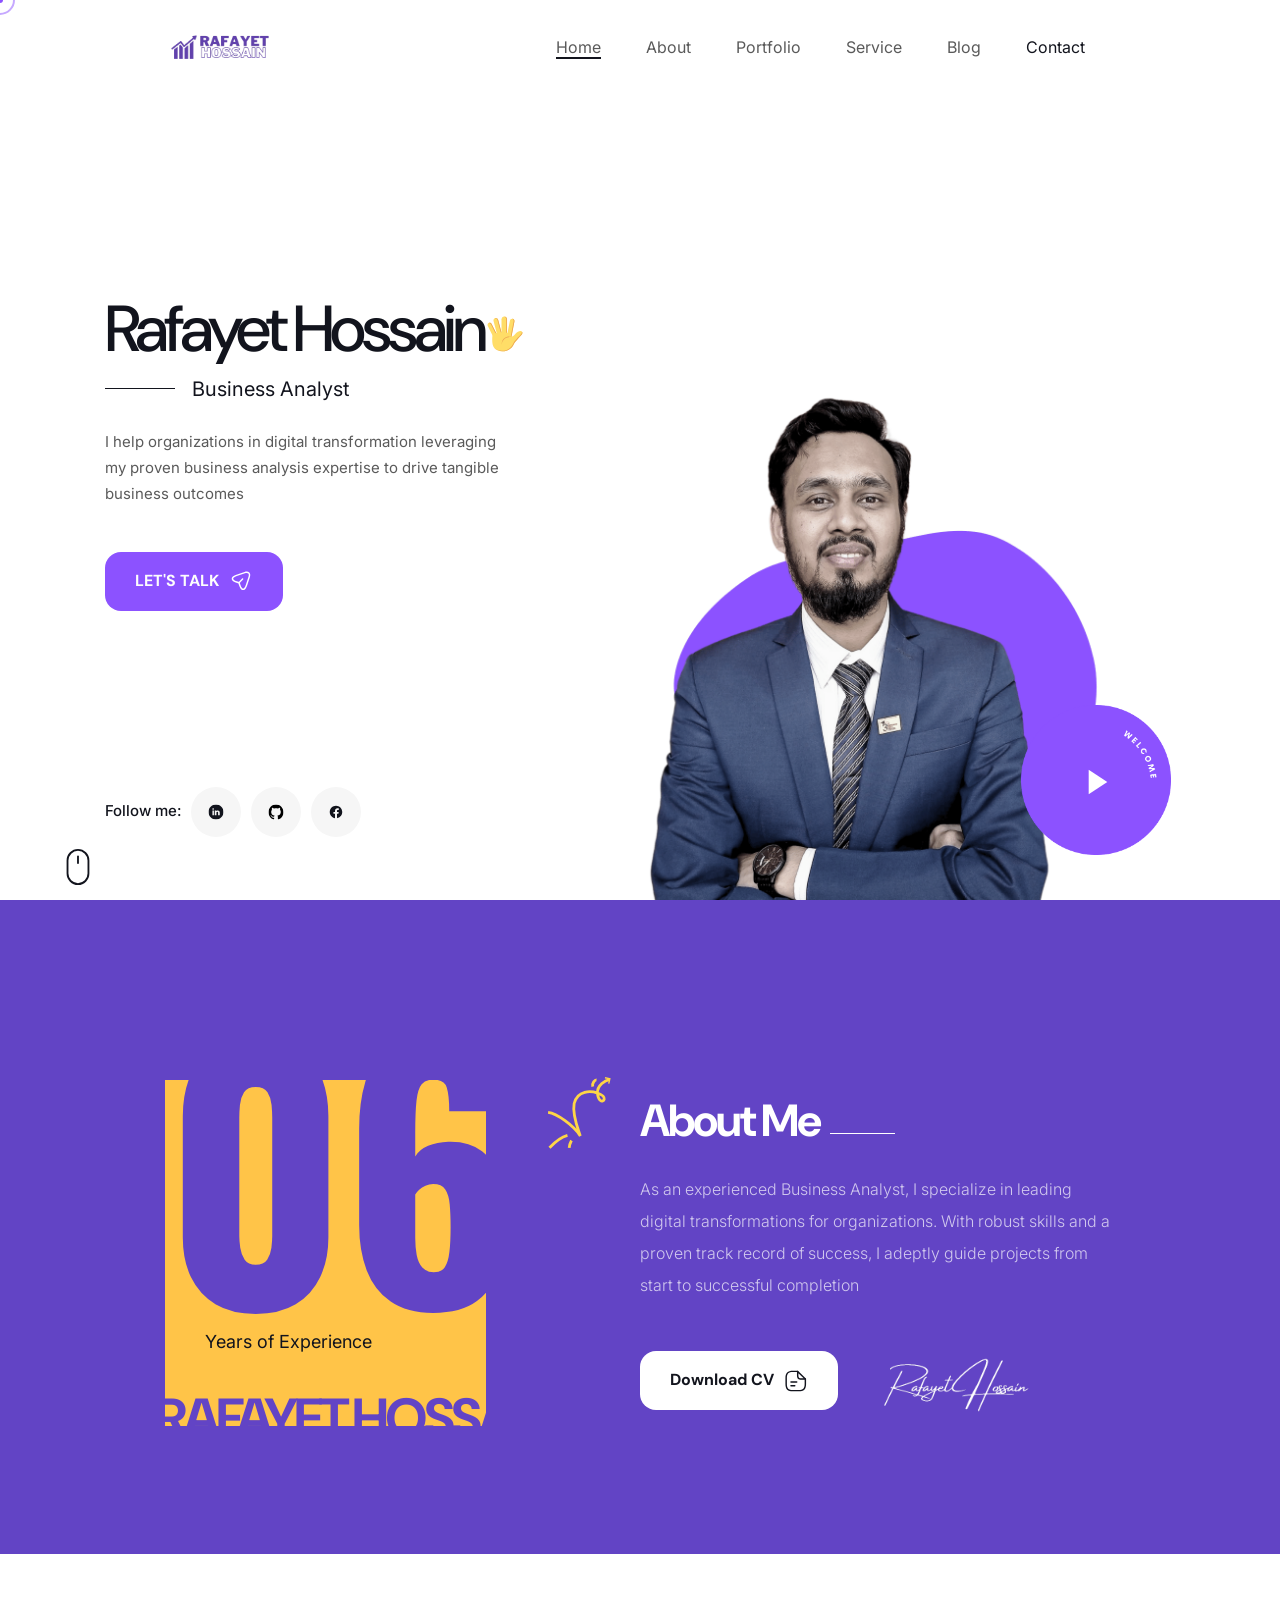
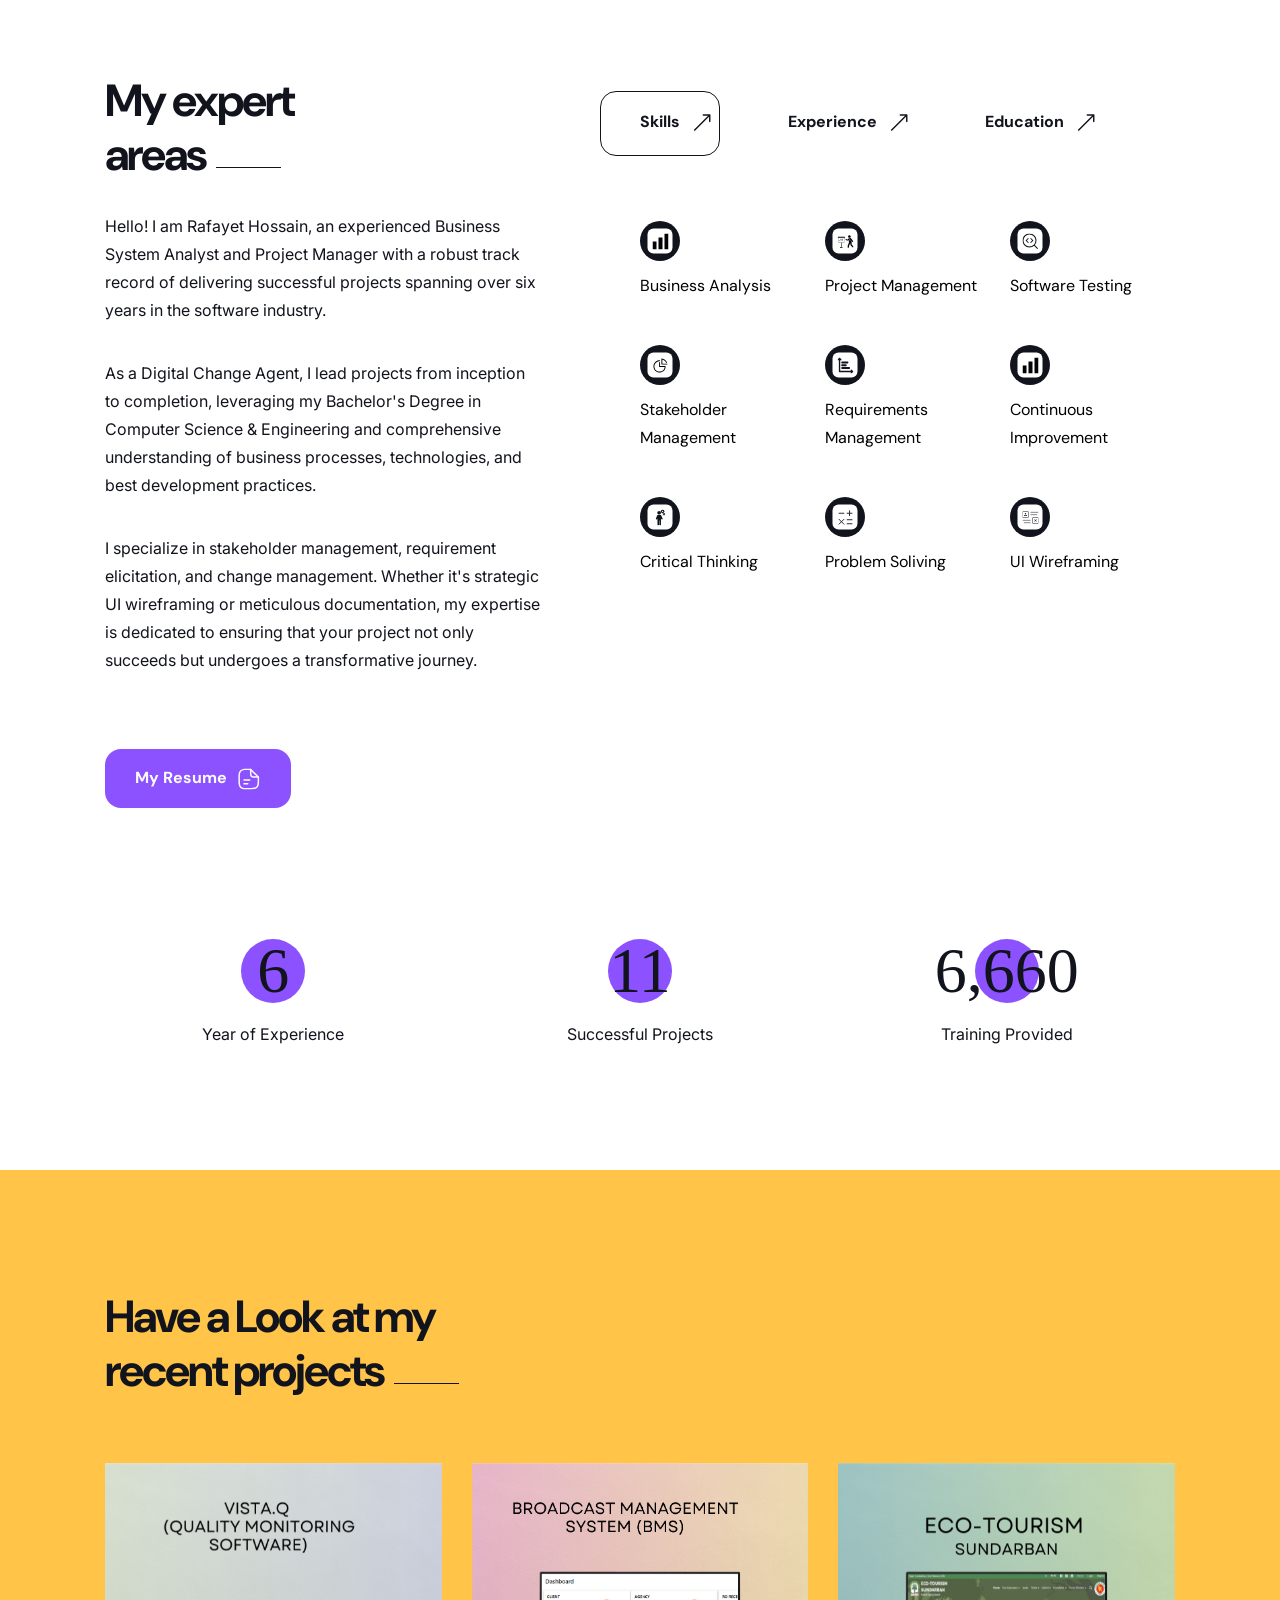
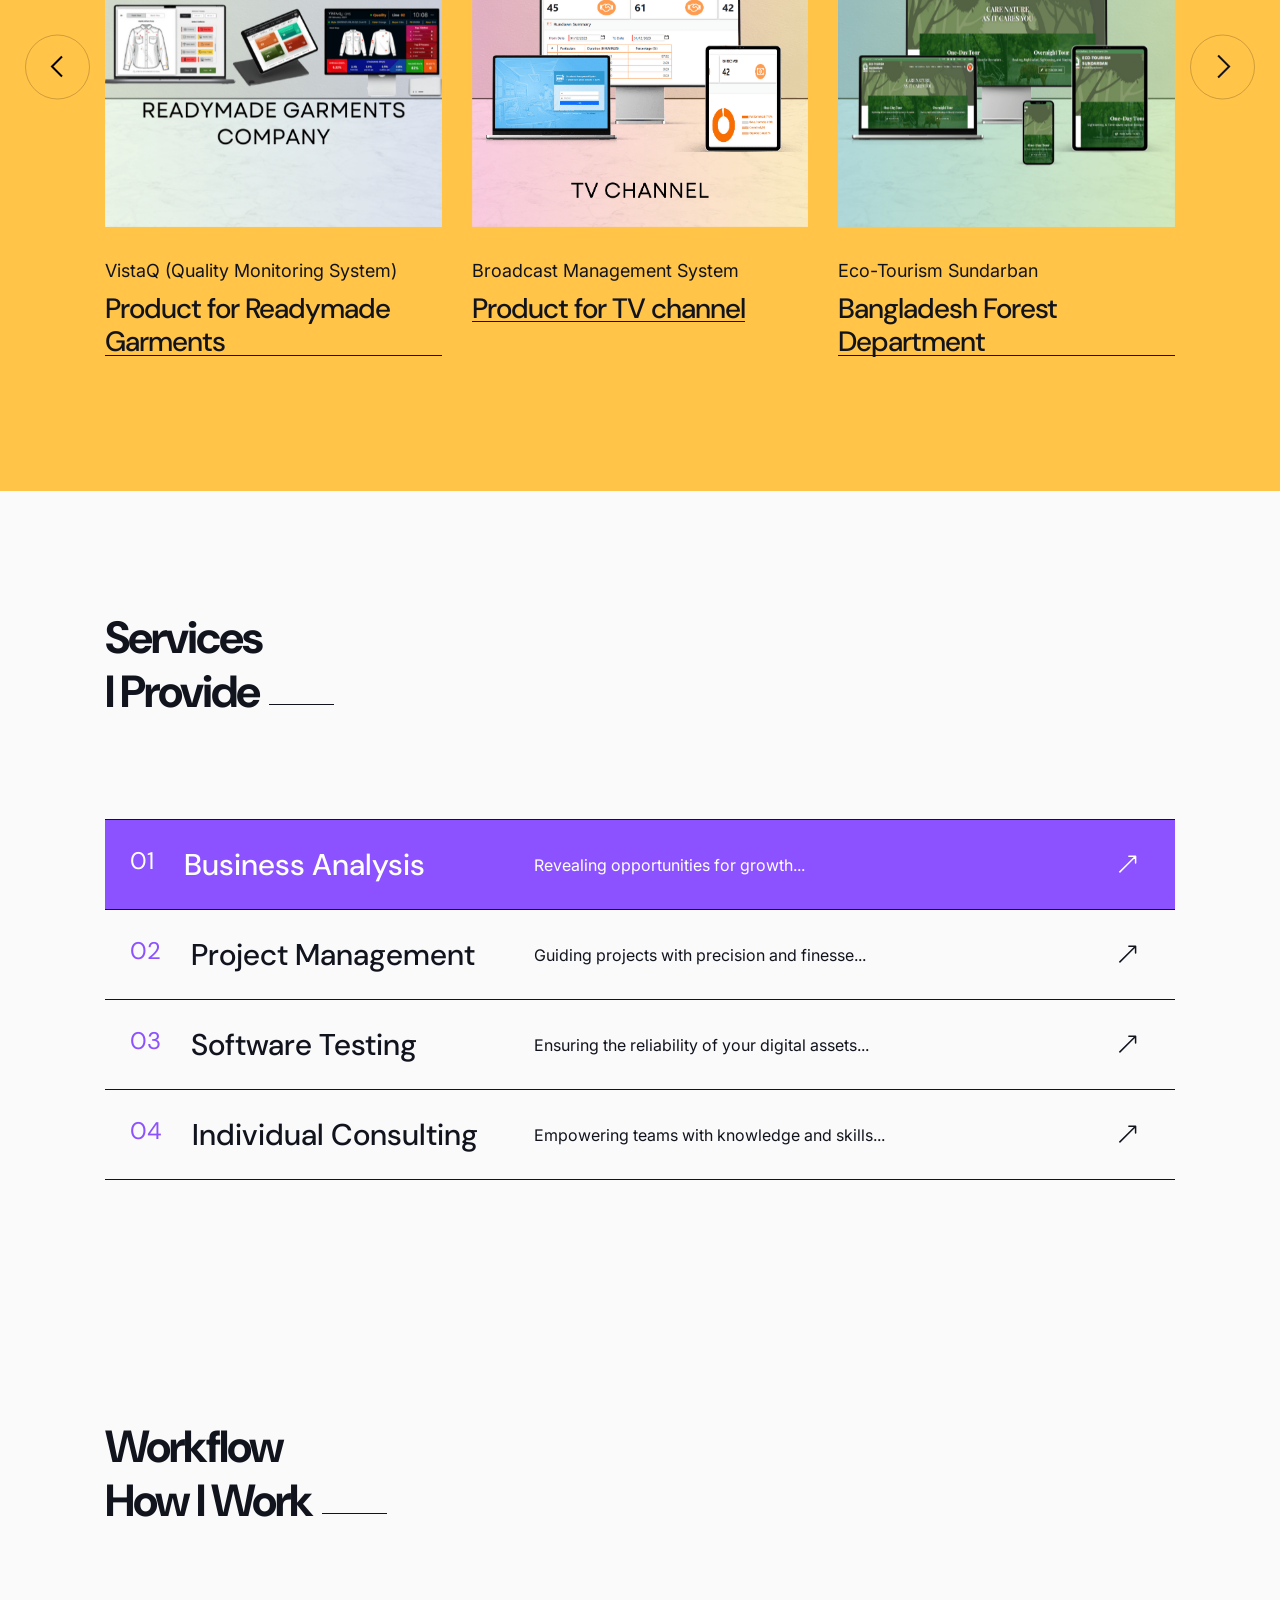
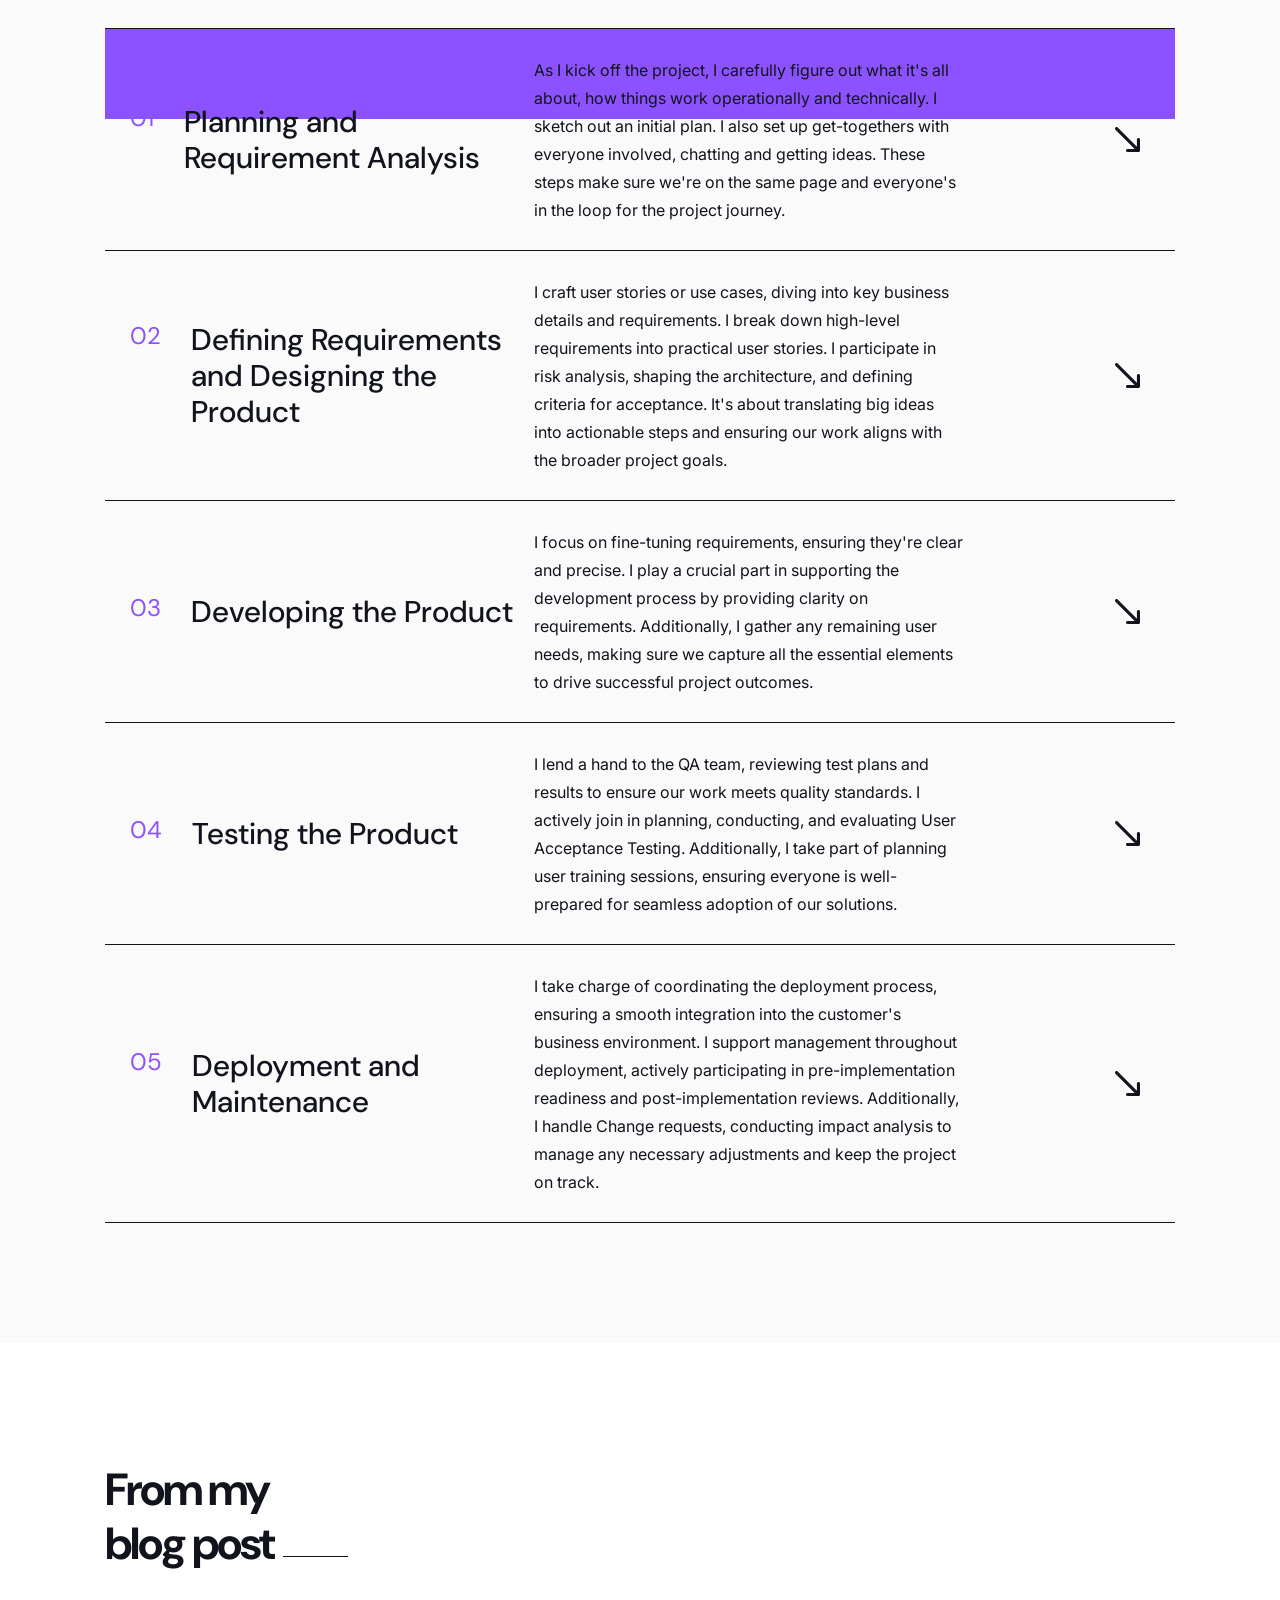
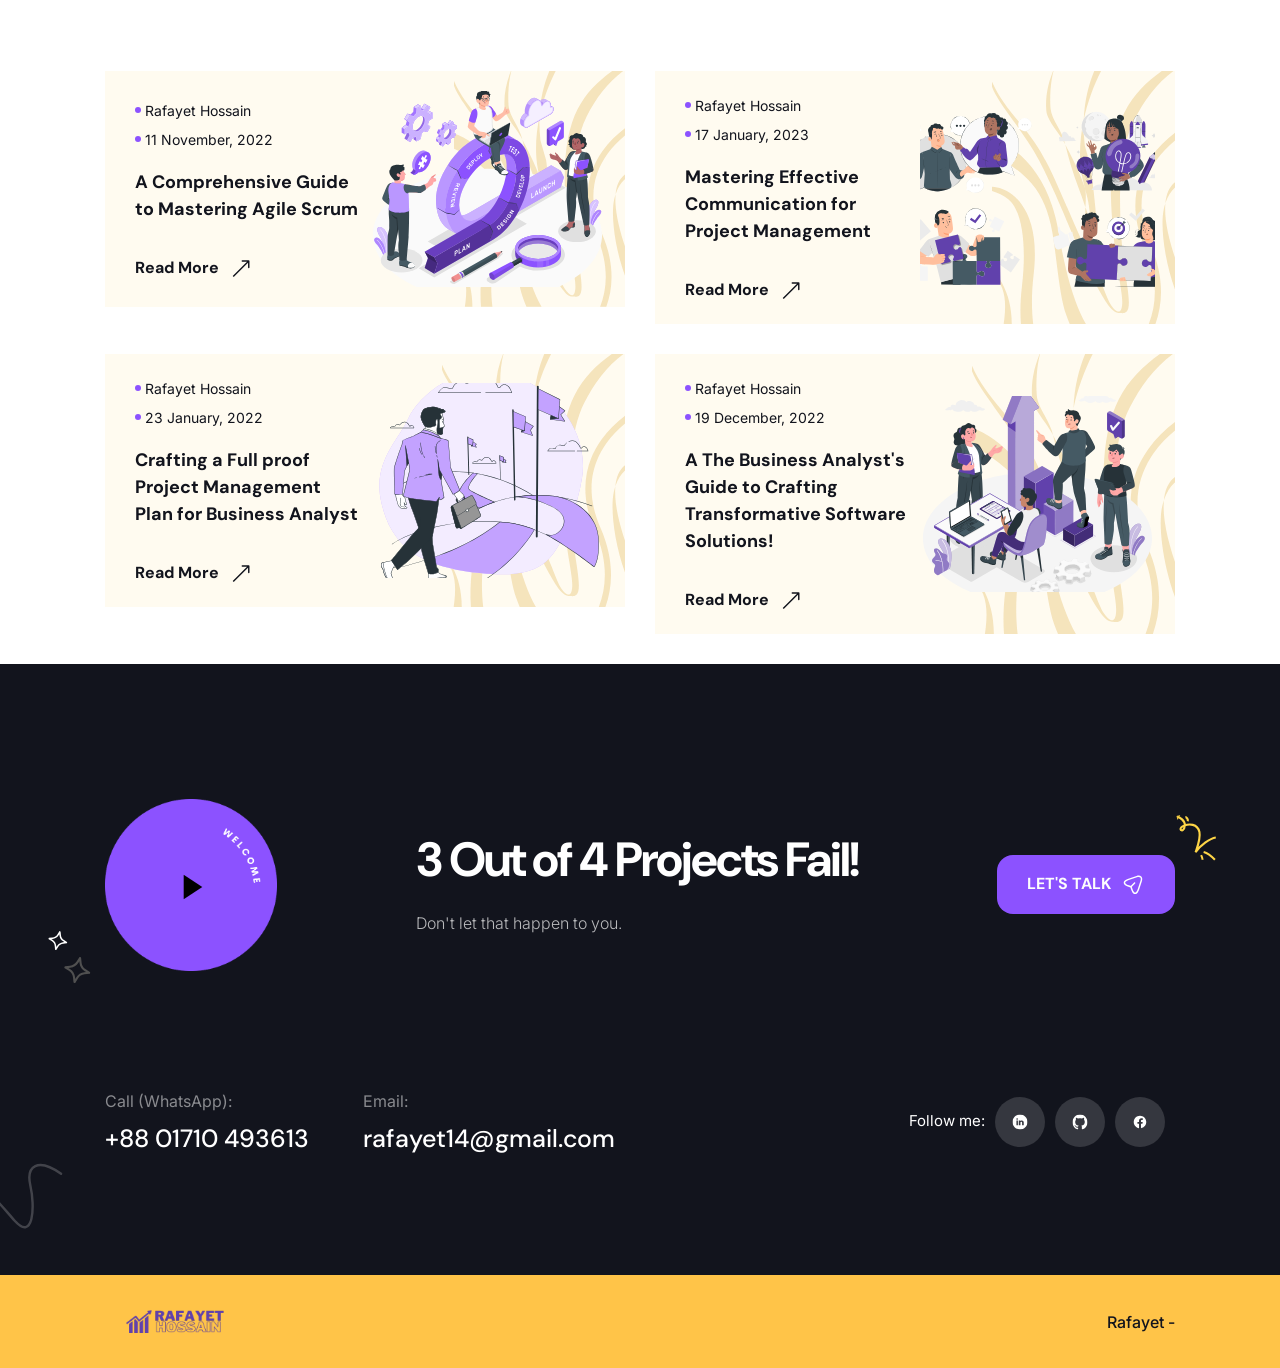
==== commit f13439b5: "Update index.html" ====
--- a/index.html
+++ b/index.html
@@ -41,10 +41,7 @@
 </head>
 
 <body>
-<div style="padding: 20px; background-color: #f0f0f0; text-align: center; border: 1px solid #ccc;">
-    <p>Simplified Test Case:</p>
-    <a class="popup-youtube" href="https://www.youtube.com/watch?v=dQw4w9WgXcQ">Test Video Link (Simple)</a>
-</div>
+
 
 	<!-- PRELOADER -->
 	<div id="preloader">
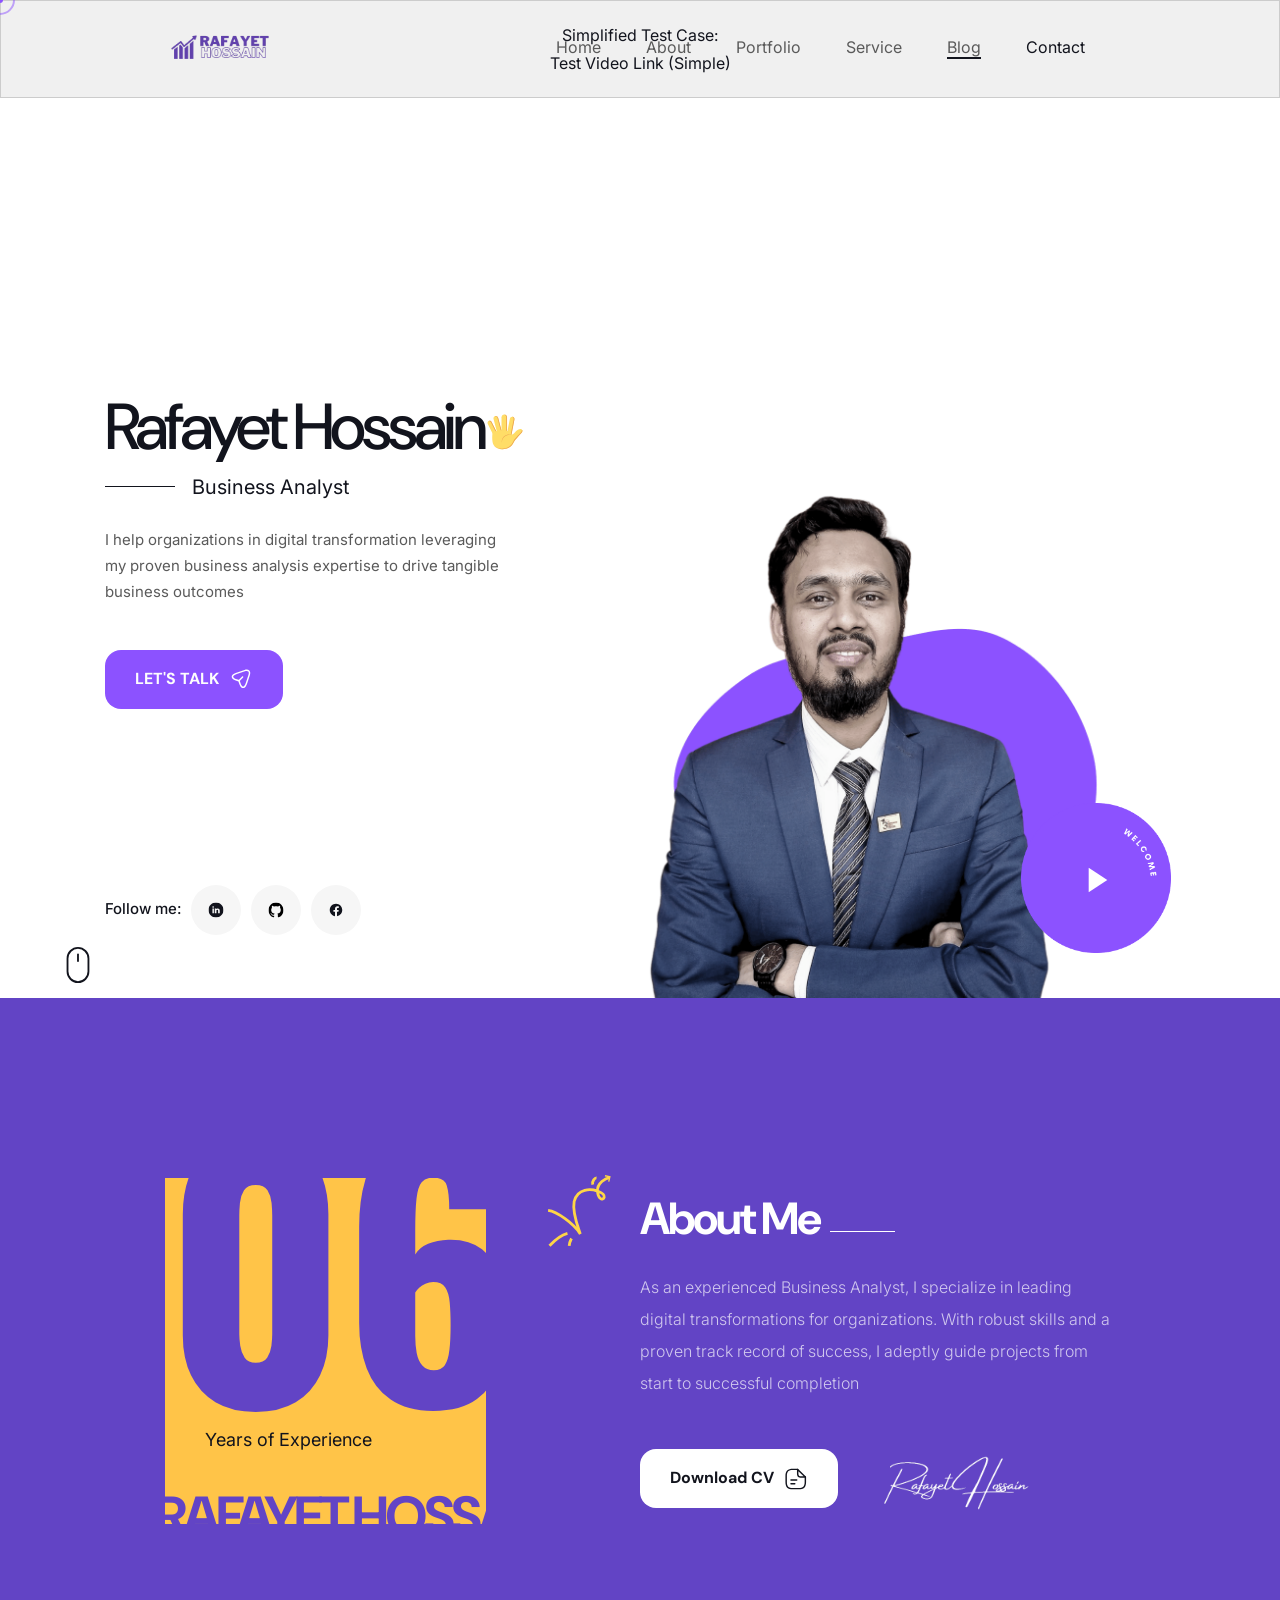
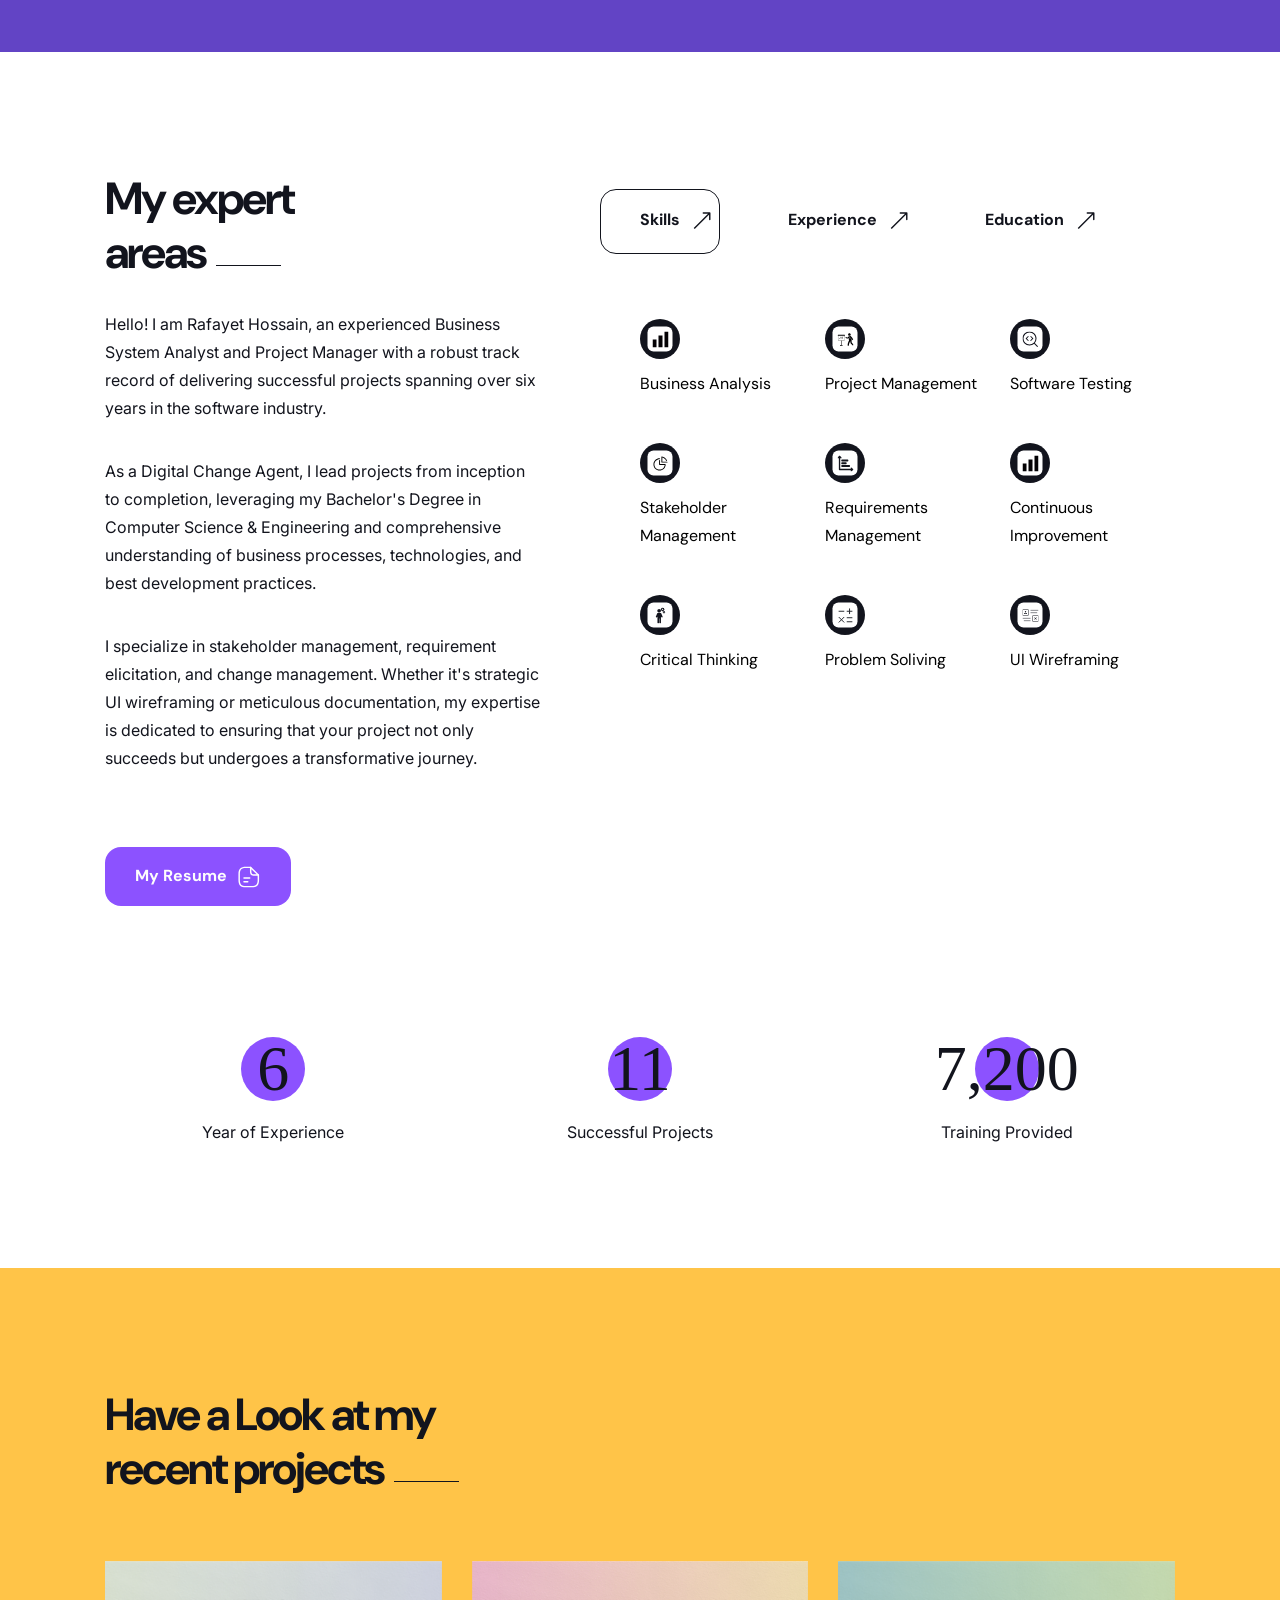
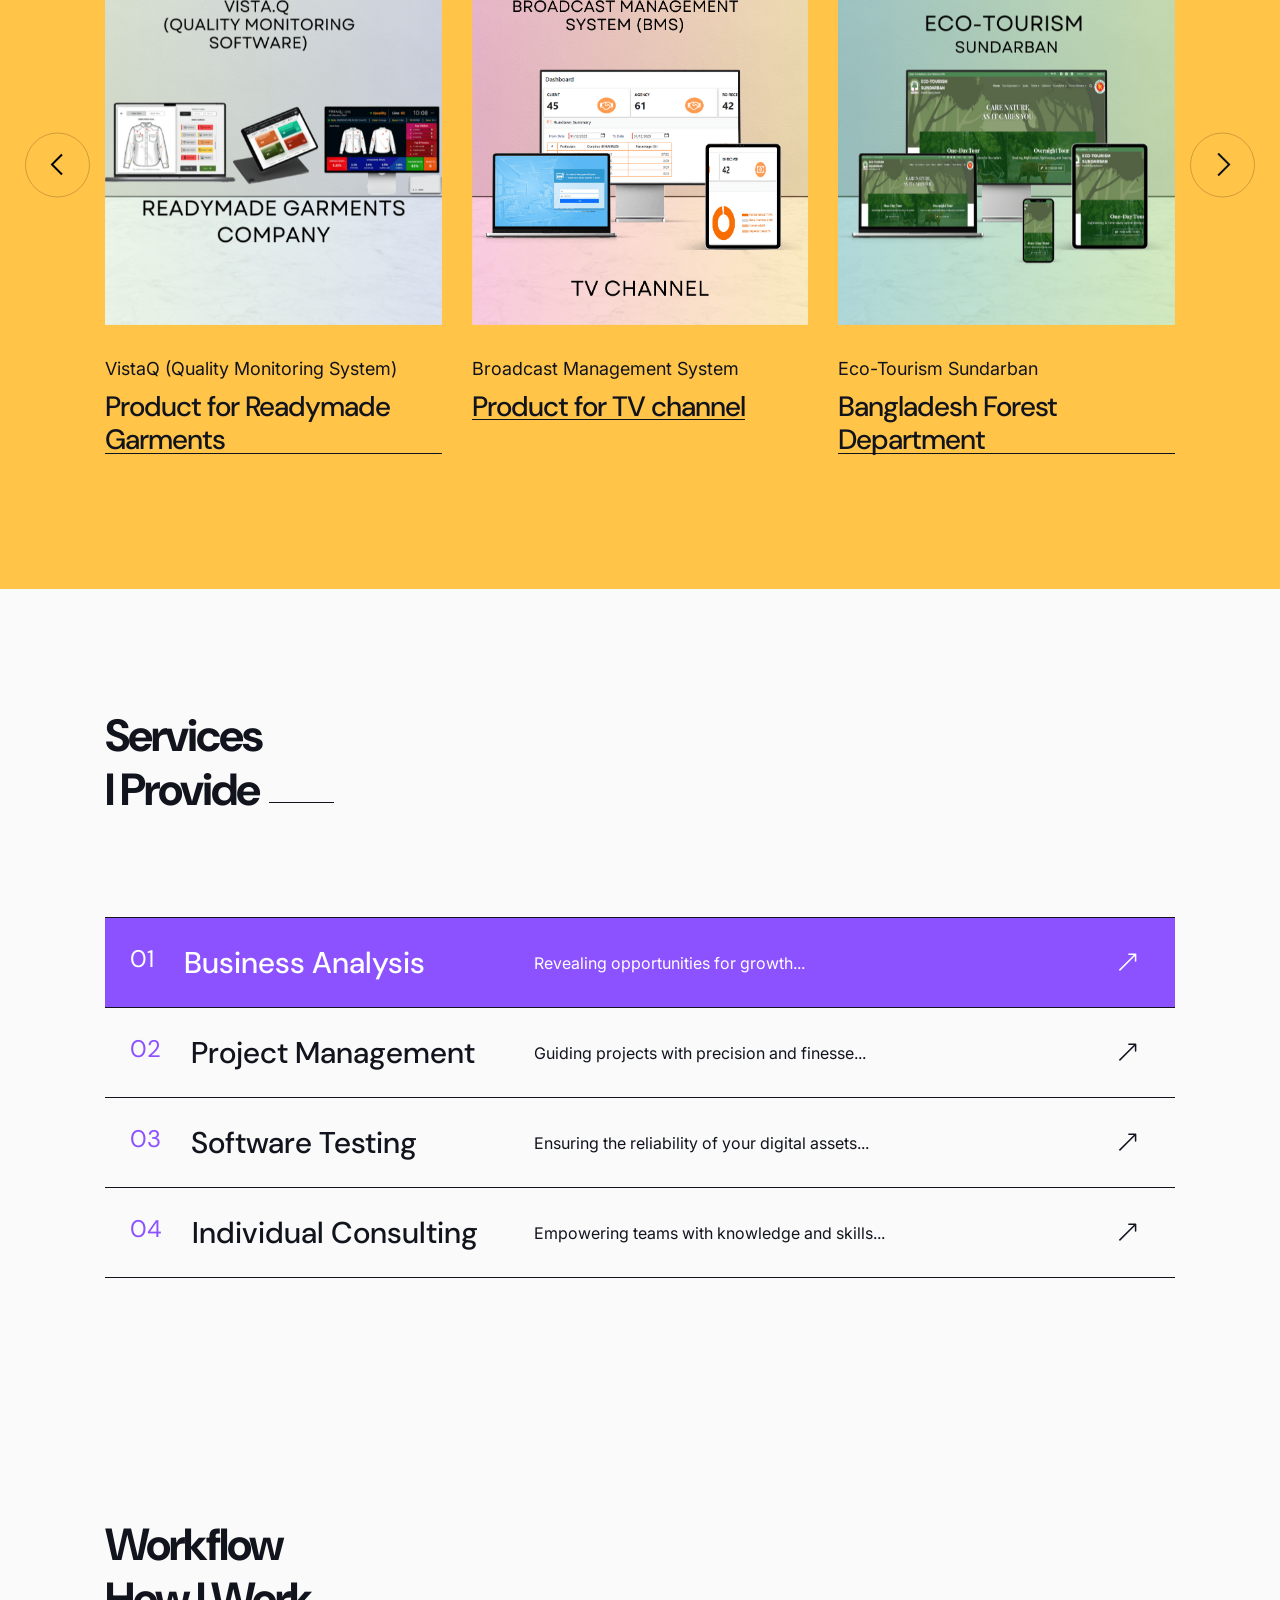
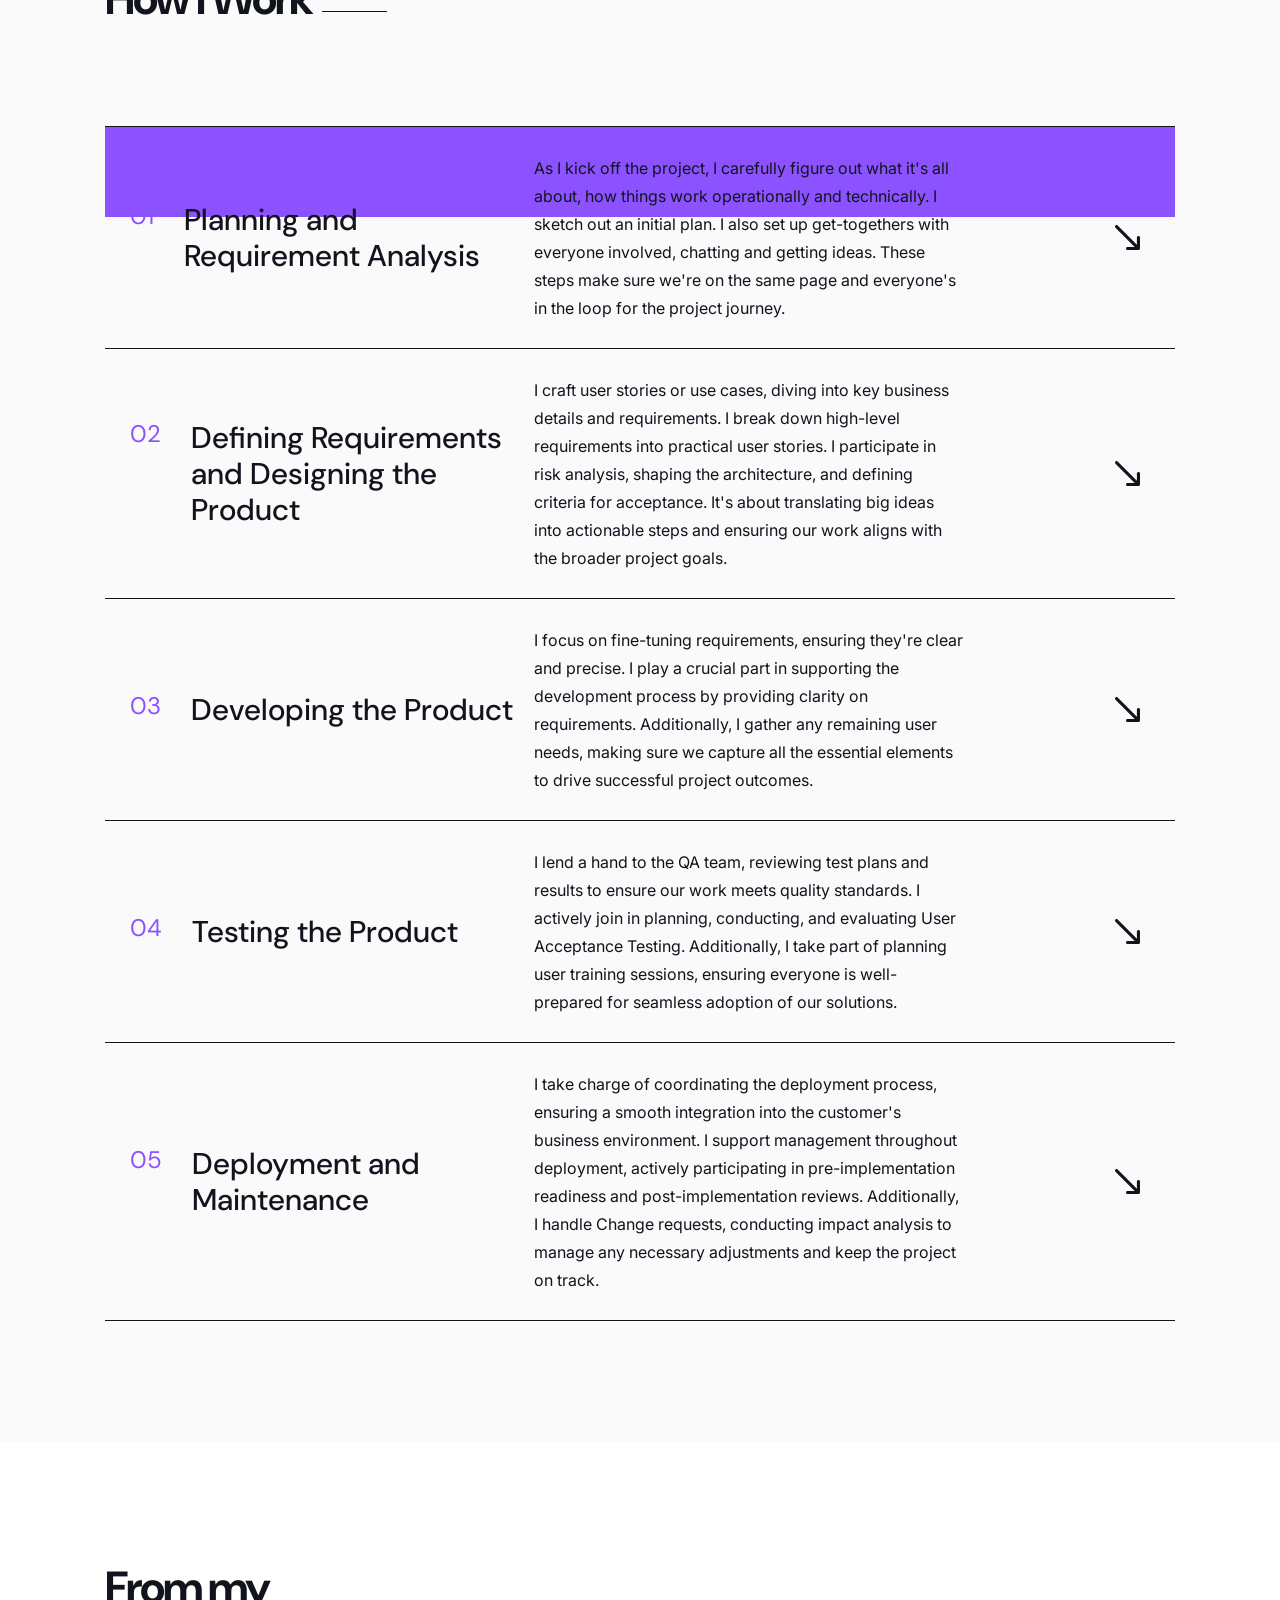
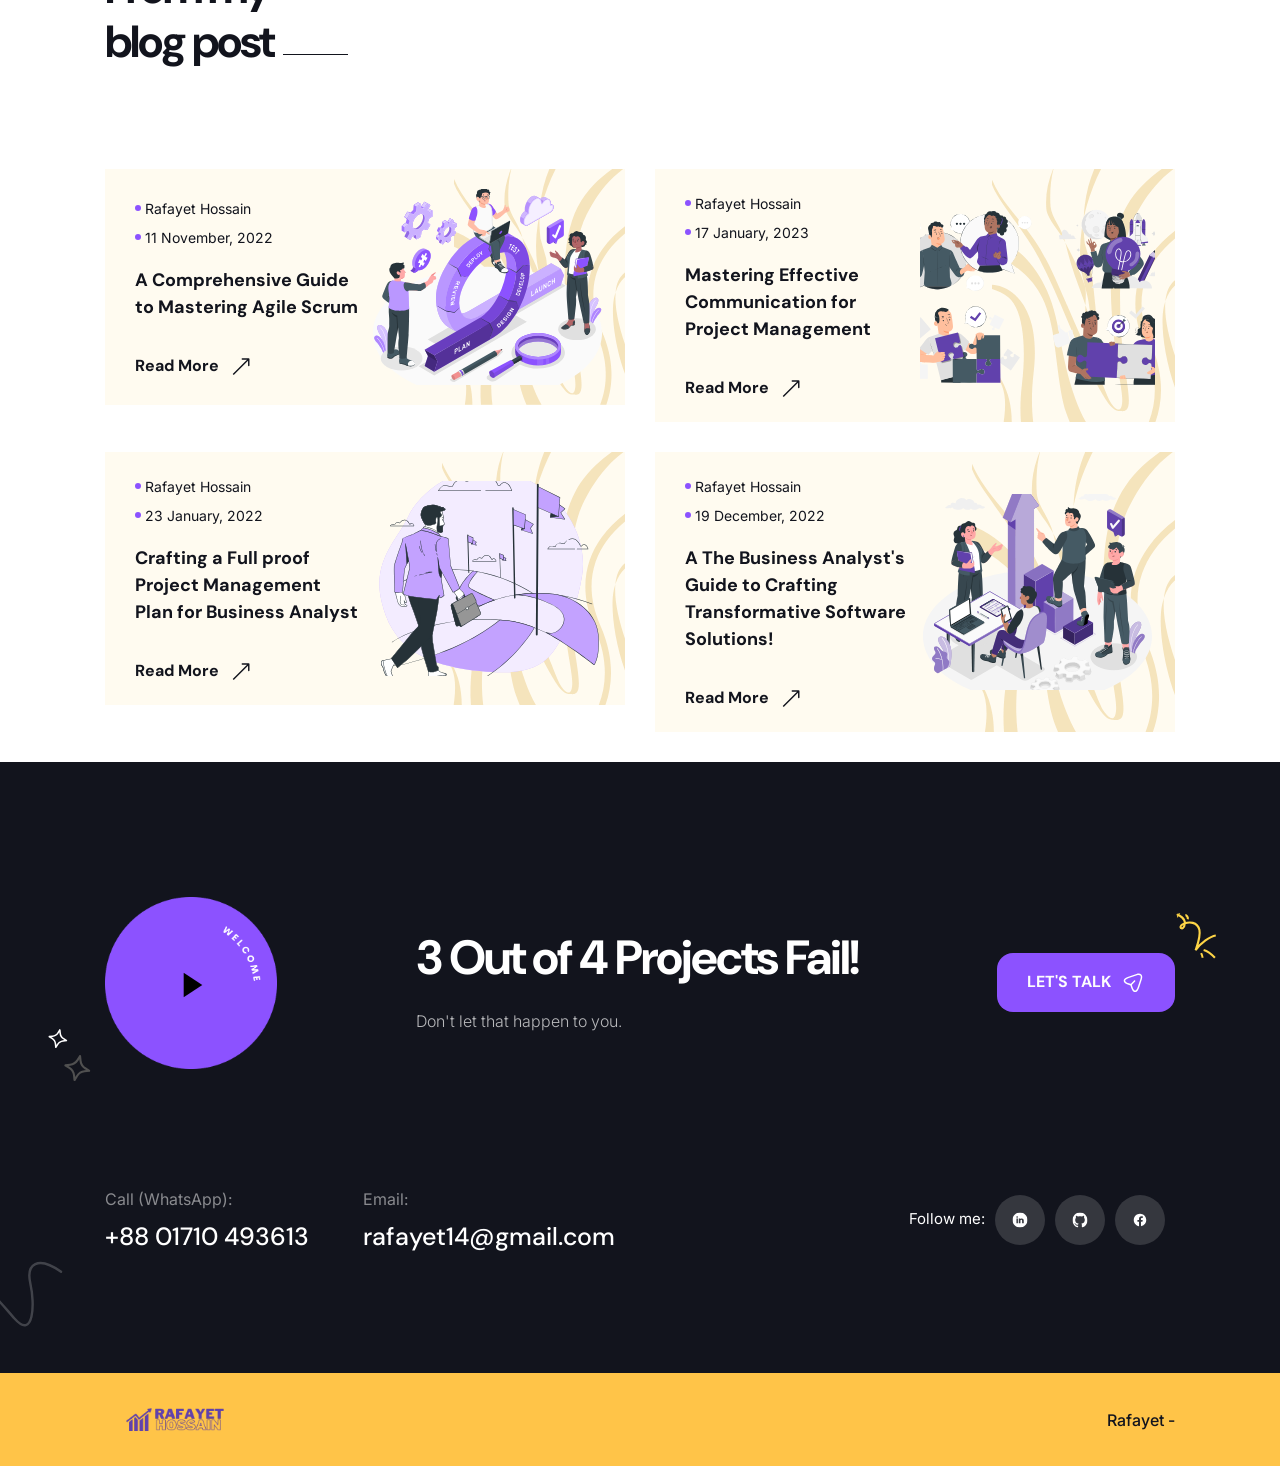
==== commit 4af7c308: "Docs: Improve README with new structure and enhanced content I refactored the README.md to enhance r" ====
--- a/index.html
+++ b/index.html
@@ -41,7 +41,10 @@
 </head>
 
 <body>
-
+<div style="padding: 20px; background-color: #f0f0f0; text-align: center; border: 1px solid #ccc;">
+    <p>Simplified Test Case:</p>
+    <a class="popup-youtube" href="https://www.youtube.com/watch?v=dQw4w9WgXcQ">Test Video Link (Simple)</a>
+</div>
 
 	<!-- PRELOADER -->
 	<div id="preloader">
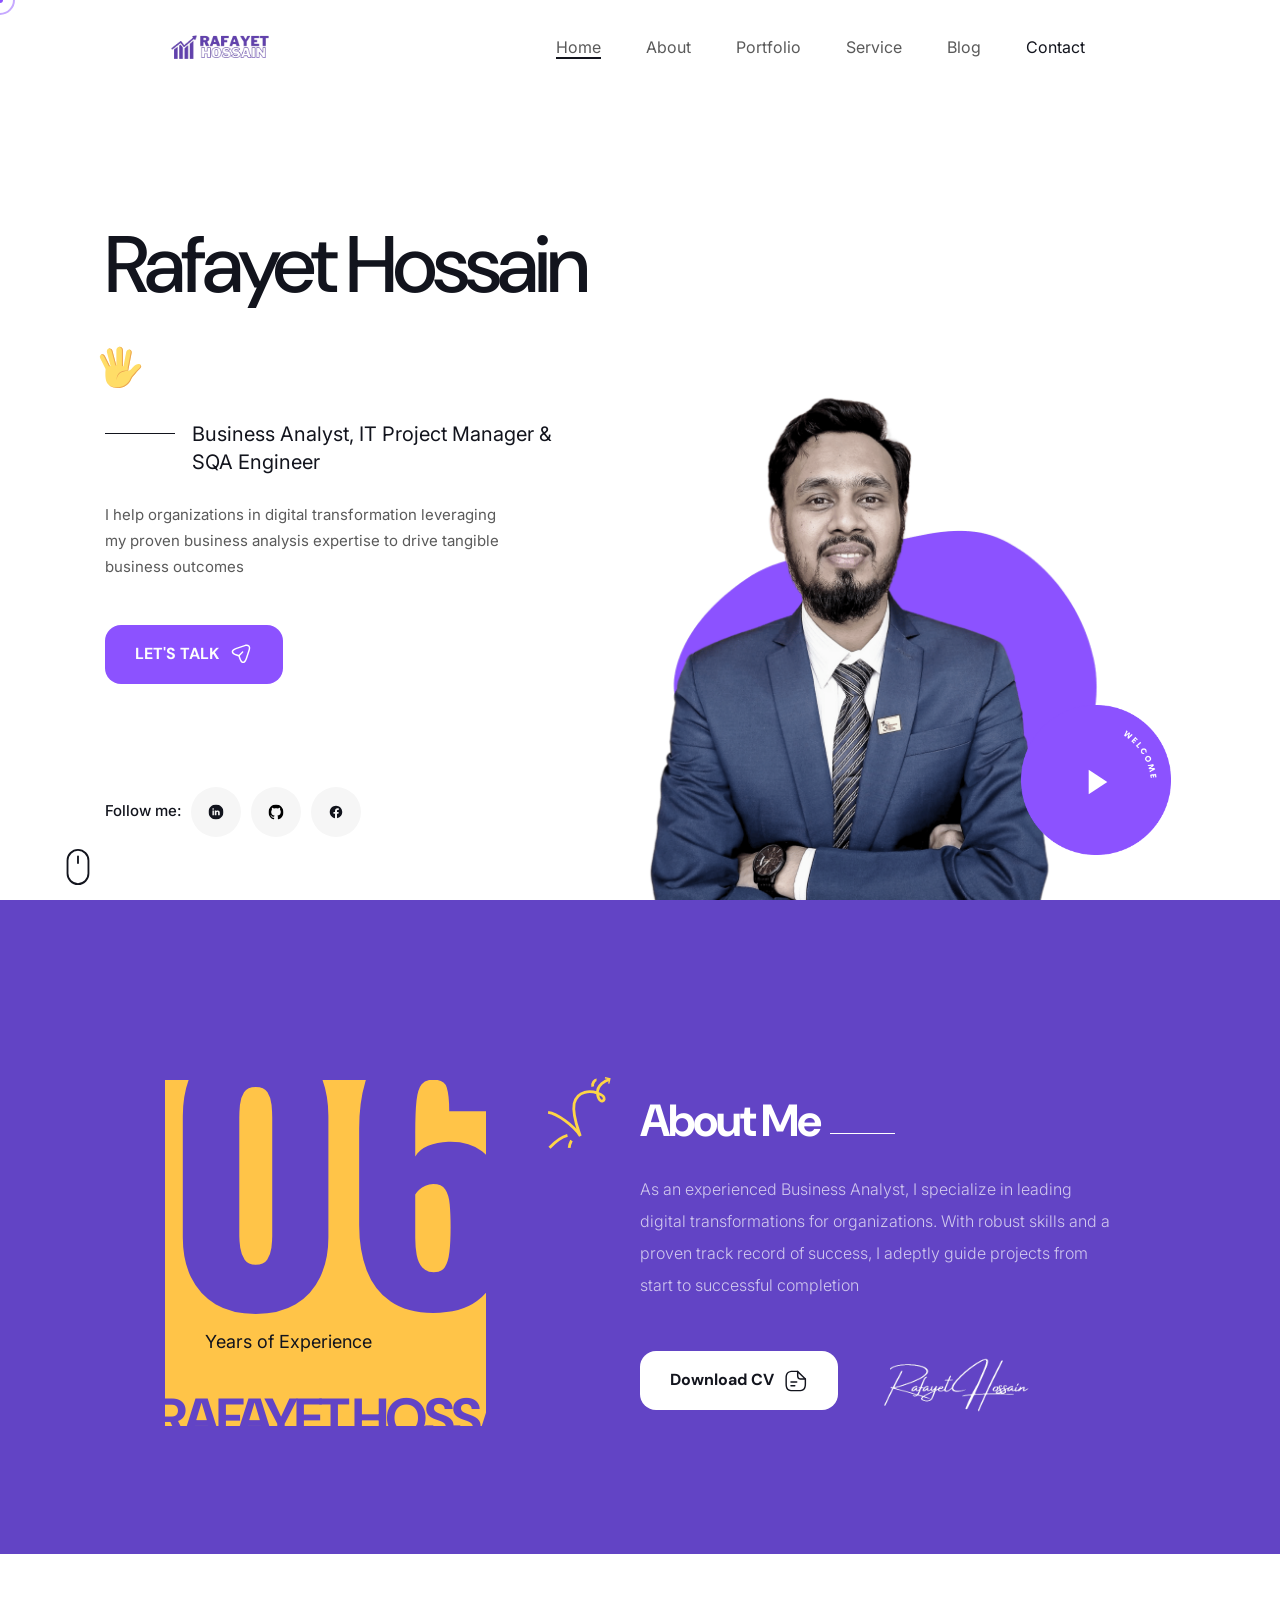
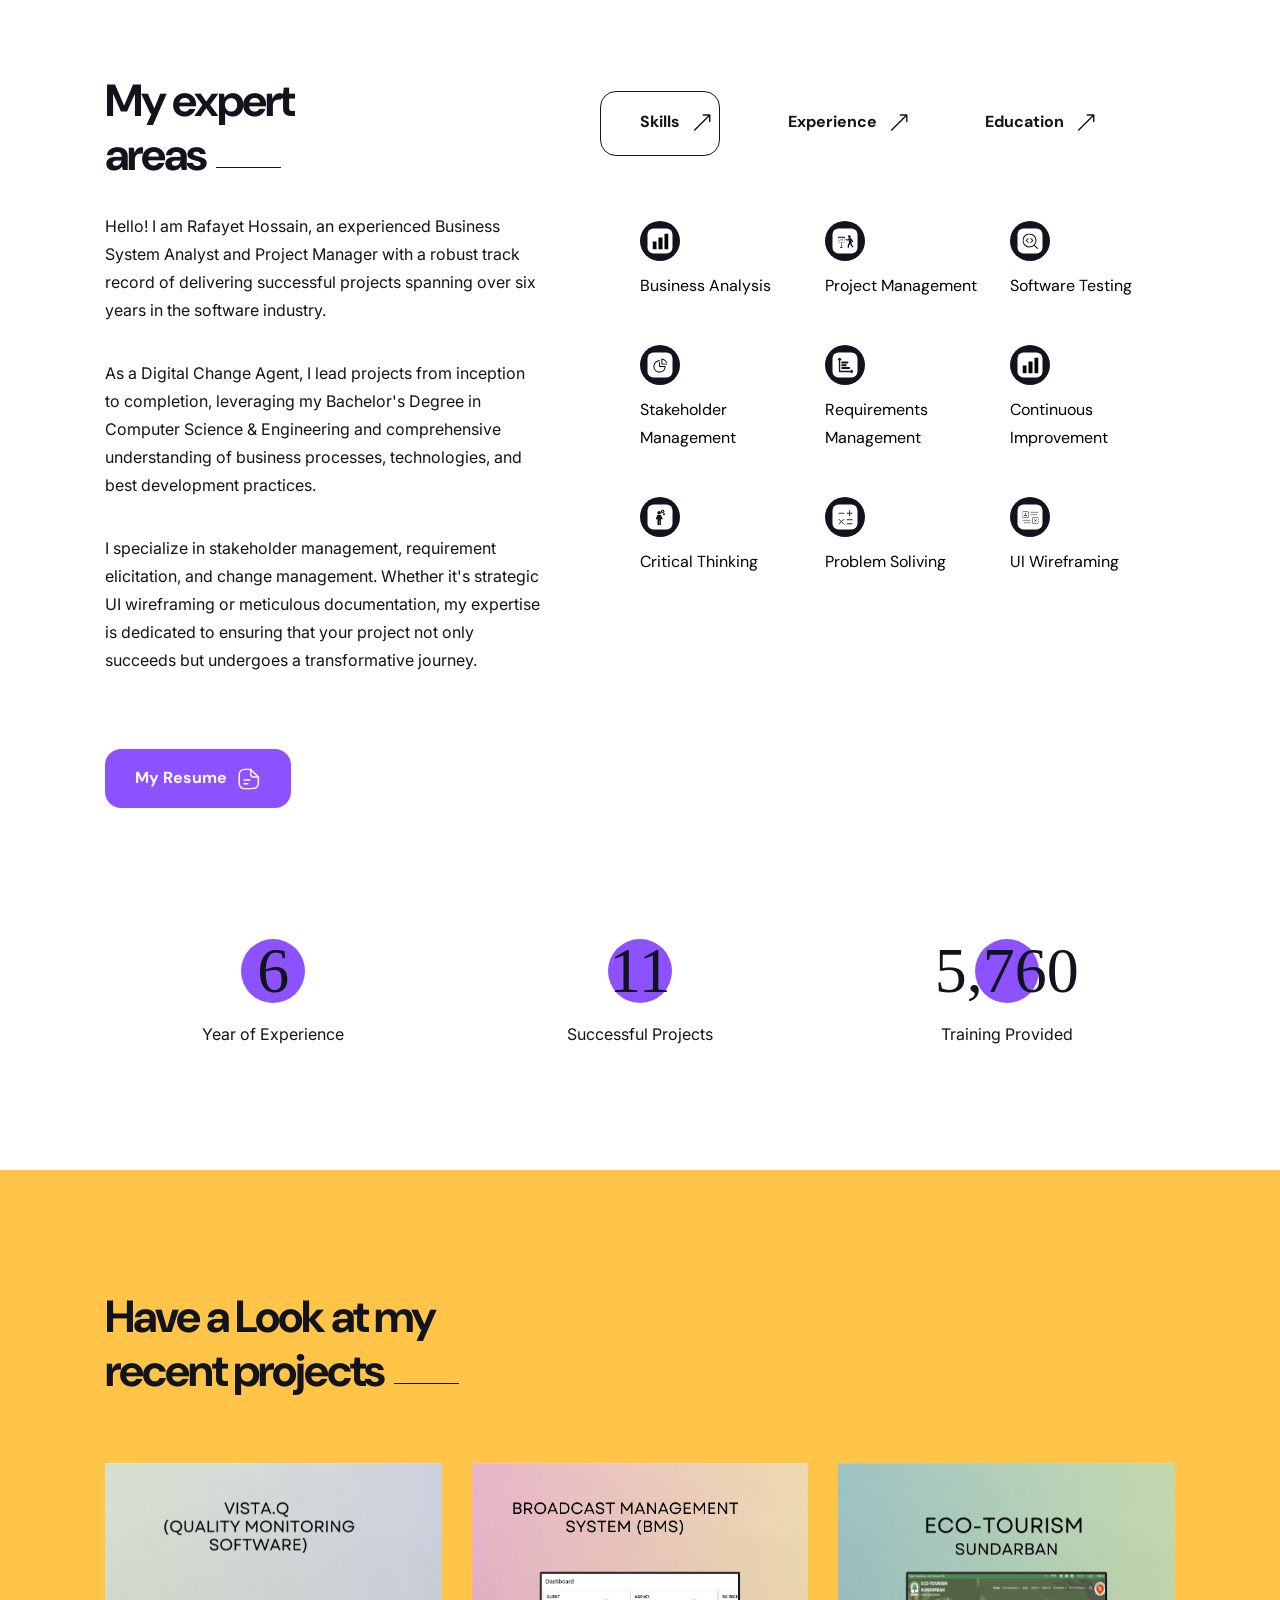
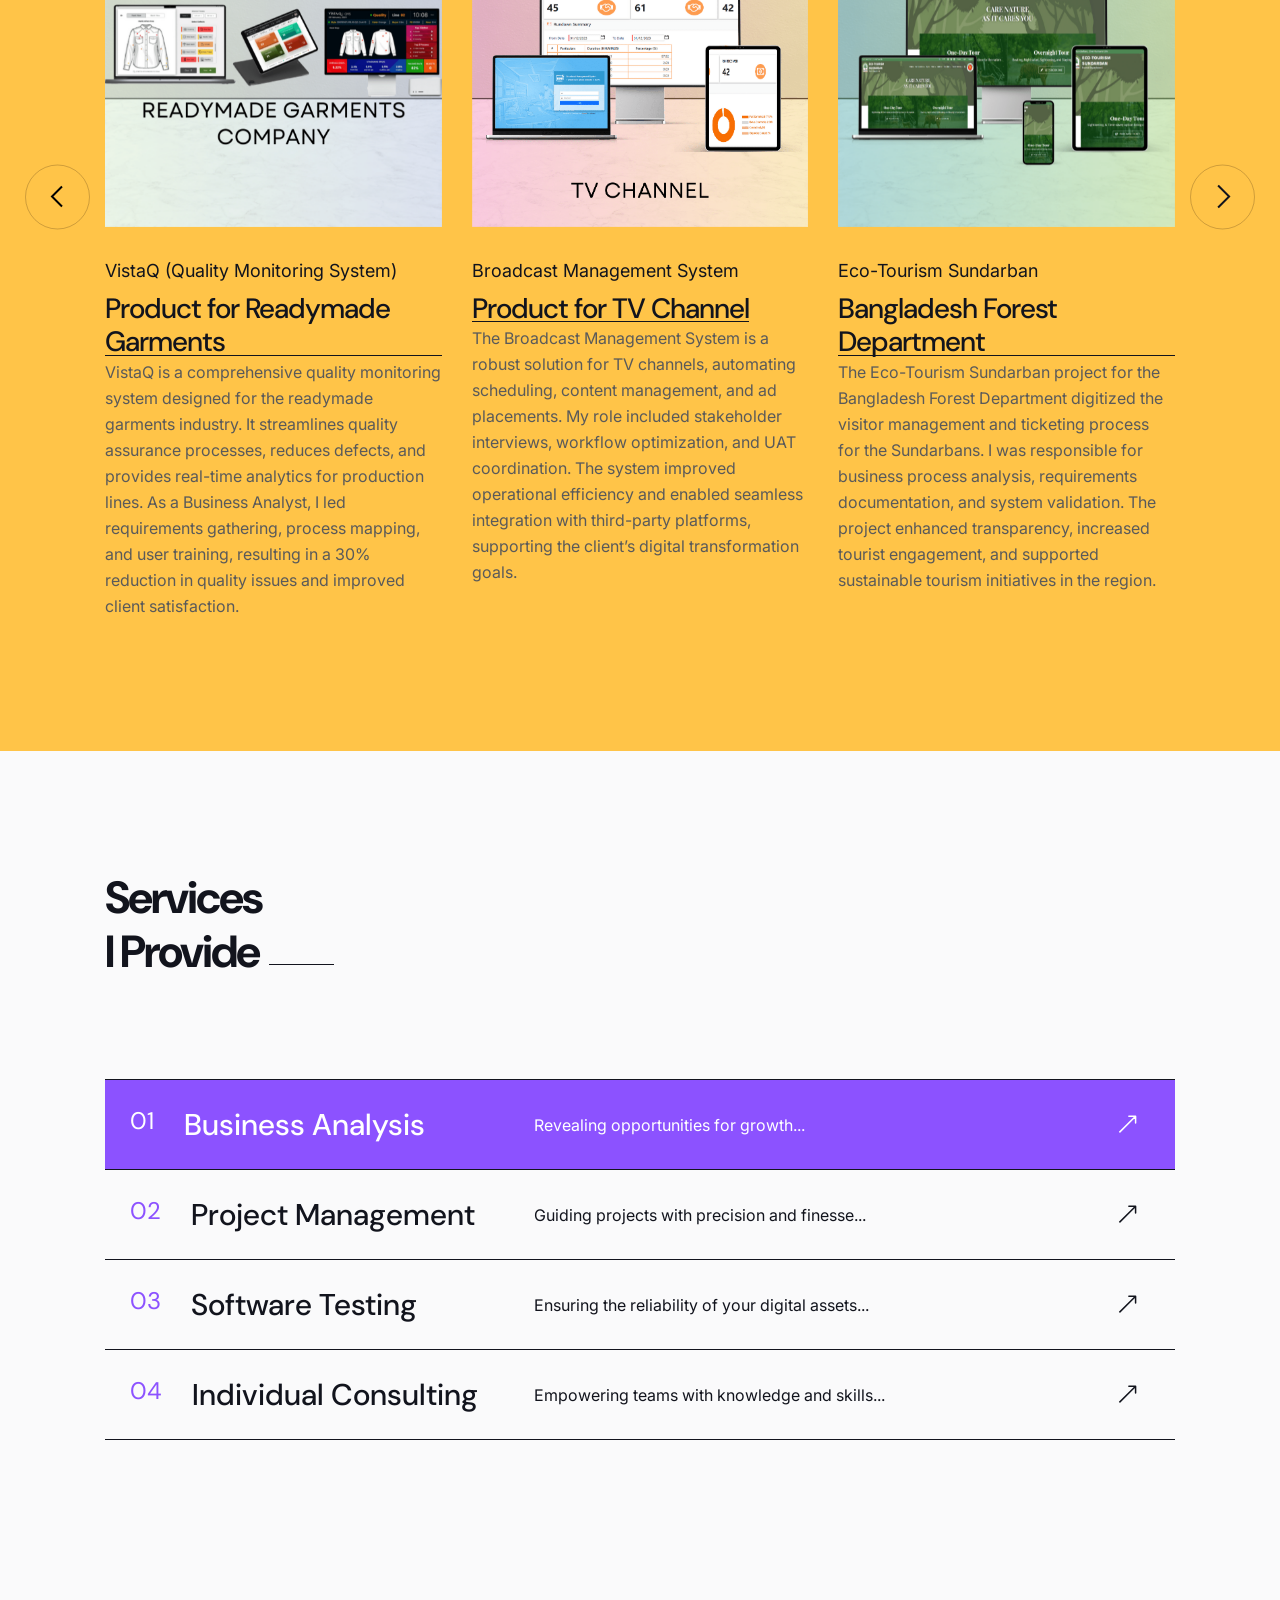
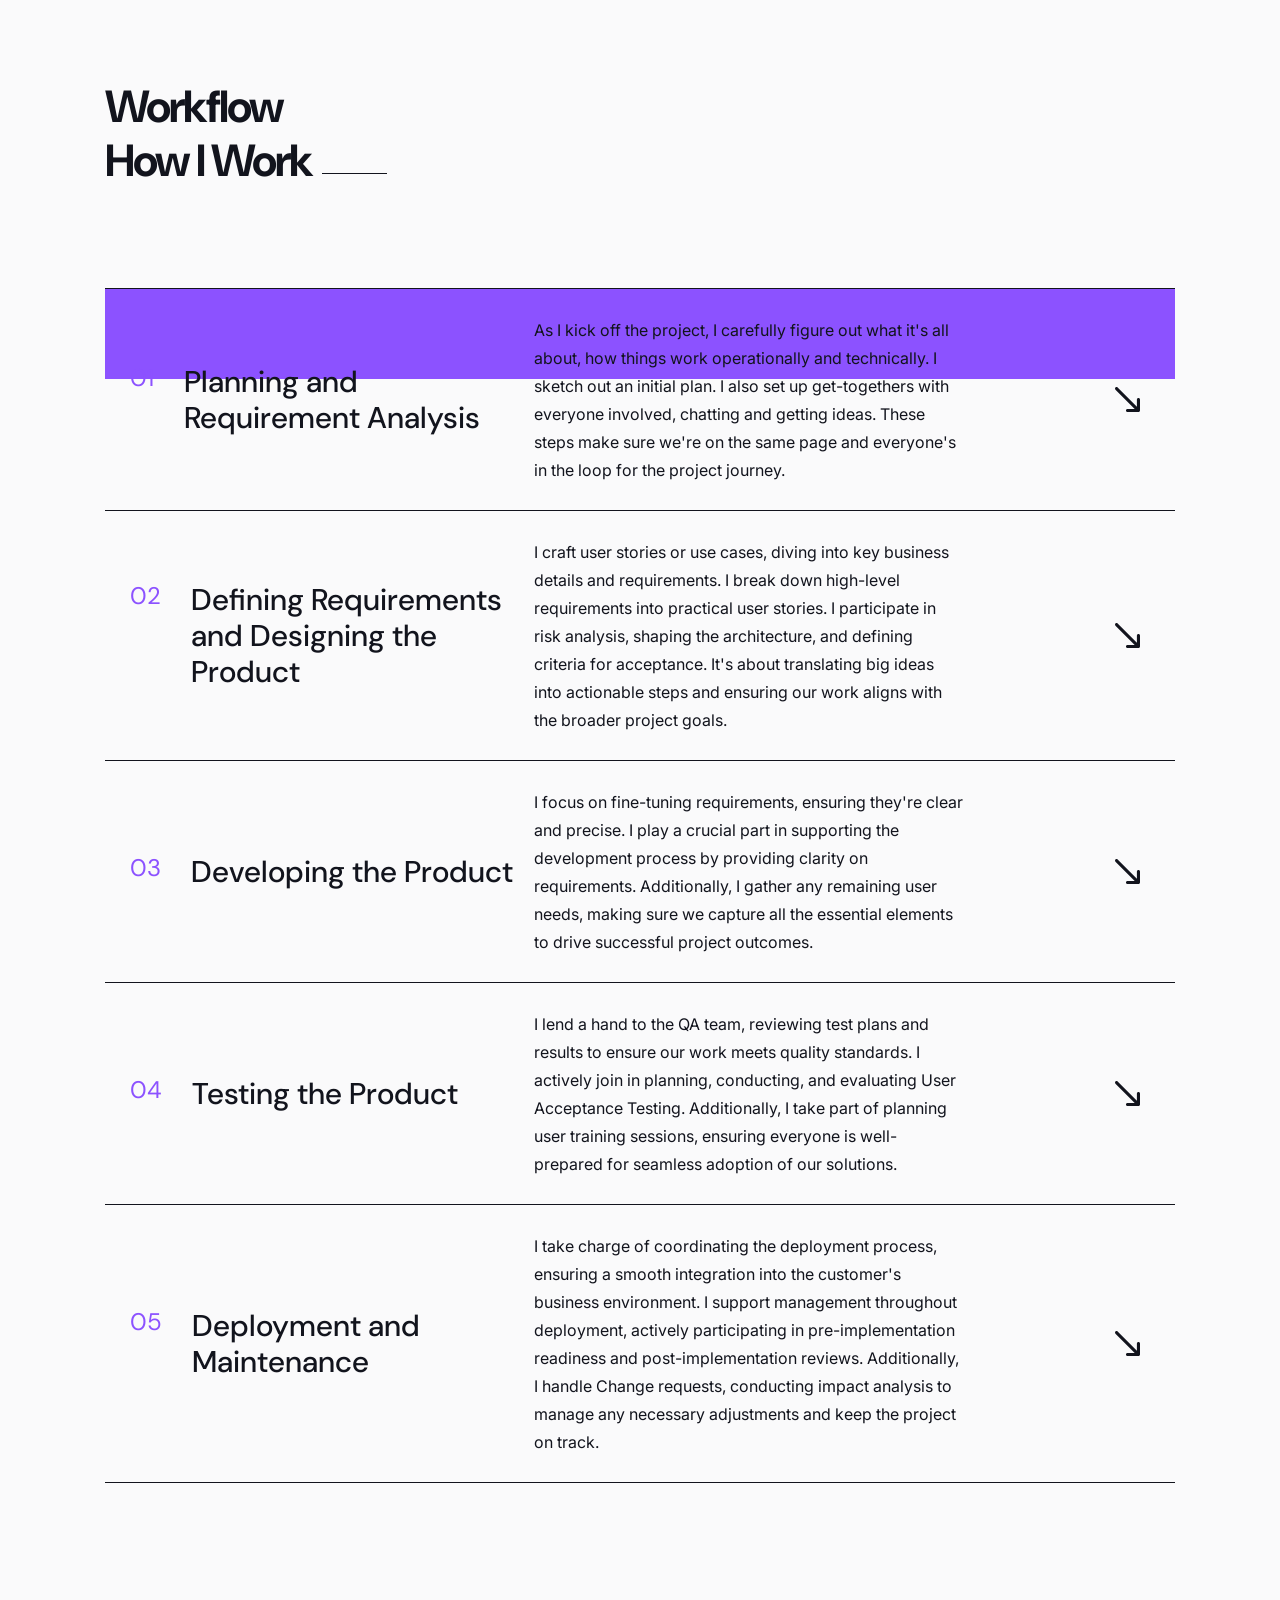
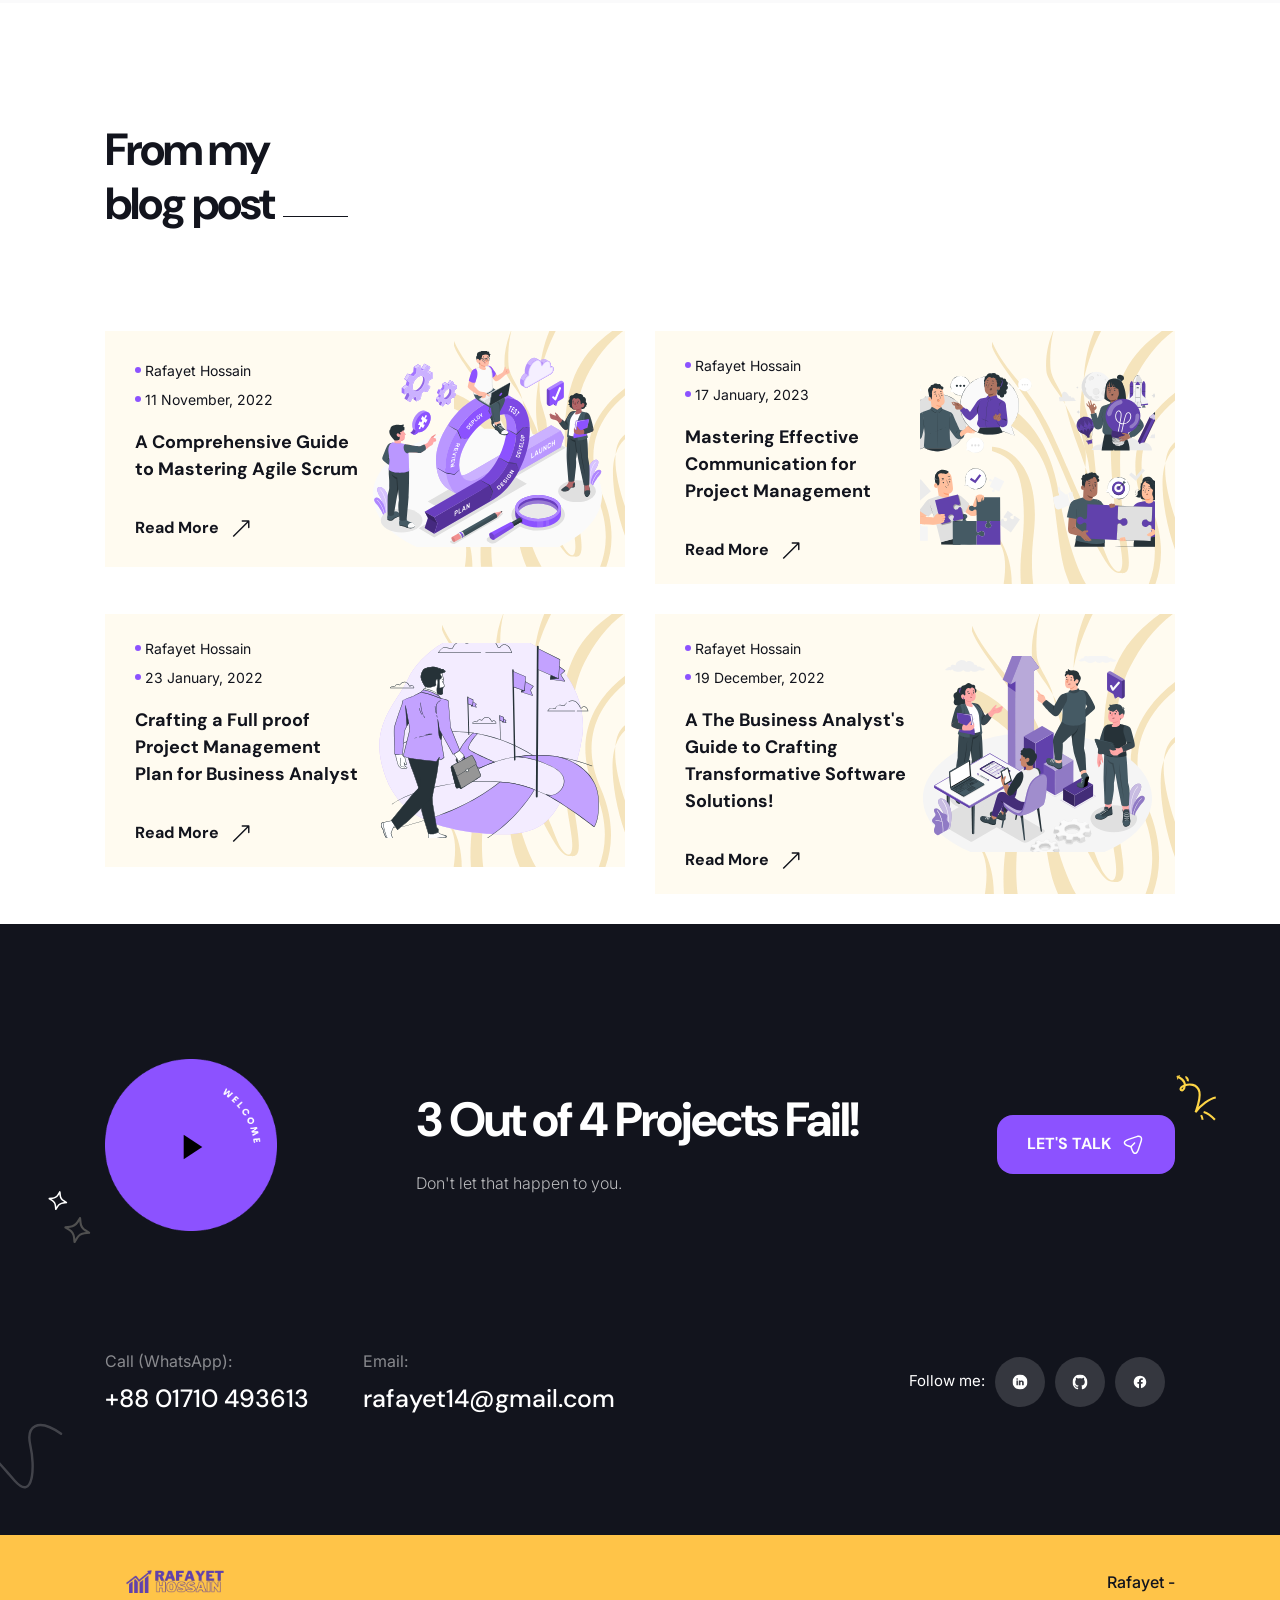
==== commit b58e08cf: "info updated" ====
--- a/index.html
+++ b/index.html
@@ -12,13 +12,13 @@
 
 
 	<meta name="description"
-		content="Rafayet Hossain: Experienced Business System Analyst, IT Project Manager, and SQA Engineer with over five years of professional expertise in the software industry. Specializing in successful project delivery to government, non-government, and multinational clients. As a Digital Change Agent, I guide projects from inception to completion, ensuring success. Expertise includes project management, system analysis, software requirements, quality assurance, and stakeholder management. Open to work and committed to helping you achieve project success. Contact for Software Project Management, Business System Analysis, Software Testing, Business Consulting, Technical Document Preparation, and Individual Training.">
+		content="Portfolio of Rafayet Hossain, Business Analyst, IT Project Manager, and SQA Engineer. Showcasing expertise in digital transformation, project management, business system analysis, and software quality assurance. Explore projects, services, and blog for insights on business analysis and IT success.">
 	<meta name="keywords"
 		content="Business System Analyst, Business Analyst, IT Project Manager, SQA Engineer, Lean Six Sigma Black Belt, project management, system analysis, software requirements, quality assurance, stakeholder management, software testing, business consulting, IT Business Analyst, Top Business Analyst, Project Manager, Agile expert, digital transformation, Rafayet Hossain, technical document preparation, individual training, project success, digital change agent">
 	<meta name="author" content="Rafayet Hossain">
 
 
-	<title> Rafayet | Business Analyst</title>
+	<title>Rafayet Hossain | Business Analyst Portfolio & IT Project Manager</title>
 
 	<!-- STYLES -->
 	<link href="https://fonts.googleapis.com/css2?family=Inter:wght@100;200;300;400;500;600;800;900&display=swap"
@@ -41,10 +41,7 @@
 </head>
 
 <body>
-<div style="padding: 20px; background-color: #f0f0f0; text-align: center; border: 1px solid #ccc;">
-    <p>Simplified Test Case:</p>
-    <a class="popup-youtube" href="https://www.youtube.com/watch?v=dQw4w9WgXcQ">Test Video Link (Simple)</a>
-</div>
+
 
 	<!-- PRELOADER -->
 	<div id="preloader">
@@ -123,10 +120,10 @@
 				<div class="content min-h-[100vh] relative flex items-center justify-between">
 					<div class="details w-1/2 pr-[50px]">
 						<div class="short mb-[32px]">
-							<h3 class="text-[80px] font-medium tracking-[-4px] mb-[11px]">Rafayet Hossain <img
-									class="svg w-[45px] h-[45px] relative left-[-7px]" src="assets/img/svg/hi.svg"
-									alt="" /></h3>
-							<span class="job inline-block relative text-[24px] pl-[97px]">Business Analyst</span>
+						<h1 class="text-[80px] font-medium tracking-[-4px] mb-[11px]">Rafayet Hossain <img
+						class="svg w-[45px] h-[45px] relative left-[-7px]" src="assets/img/svg/hi.svg"
+						alt="Waving hand icon" /></h1>
+						<span class="job inline-block relative text-[24px] pl-[97px]">Business Analyst, IT Project Manager & SQA Engineer</span>
 						</div>
 						<div class="text mb-[70px]">
 							<p class="text-[16px] text-[#5A5A5A] leading-[26px] max-w-[400px]">I help organizations in
@@ -152,17 +149,17 @@
 								class="inline-block relative w-[56px] h-[56px] bg-[#F6F6F6] rounded-full transition-all duration-300"
 								href="https://www.linkedin.com/in/rafayethossain/"><img
 									class="svg absolute top-1/2 left-1/2 translate-y-[-50%] translate-x-[-50%] transition-all duration-300"
-									src="assets/img/svg/social/linkedin.svg" alt="" /></a></li>
+									src="assets/img/svg/social/linkedin.svg" alt="LinkedIn profile" /></a></li>
 
 						<li><a class="inline-block relative w-[56px] h-[56px] bg-[#F6F6F6] rounded-full transition-all duration-300"
 								href="https://rafayethossain.github.io/"><img
 									class="svg absolute top-1/2 left-1/2 translate-y-[-50%] translate-x-[-50%] transition-all duration-300"
-									src="assets/img/svg/social/github.svg" alt="" /></a></li>
+									src="assets/img/svg/social/github.svg" alt="GitHub profile" /></a></li>
 						<li class="mr-[20px]"><a
 								class="inline-block relative w-[56px] h-[56px] bg-[#F6F6F6] rounded-full transition-all duration-300"
 								href="https://www.facebook.com/in/rafayethossainpg/"><img
 									class="svg absolute top-1/2 left-1/2 translate-y-[-50%] translate-x-[-50%] transition-all duration-300"
-									src="assets/img/svg/social/fb.svg" alt="" /></a></li>
+									src="assets/img/svg/social/fb.svg" alt="Facebook profile" /></a></li>
 					</ul>
 				</div>
 			</div>
@@ -295,7 +292,7 @@
 															class="in w-[25px] h-[25px] inline-block absolute top-1/2 left-1/2 translate-y-[-50%] translate-x-[-50%] bg-white rounded-[6px]"><img
 																class="svg absolute top-1/2 left-1/2 translate-y-[-50%] translate-x-[-50%] z-[1] w-[16px] h-[16px]"
 																src="assets/img/svg/analysis-bars.svg"
-																alt="" /></span></span>
+																alt="Business analysis icon" /></span></span>
 													<p class="name font-dm text-black"> Business Analysis
 														<!-- <span class="font-bold">(90%)</span> -->
 													</p>
@@ -308,7 +305,7 @@
 															class="in w-[25px] h-[25px] inline-block absolute top-1/2 left-1/2 translate-y-[-50%] translate-x-[-50%] bg-white rounded-[6px]"><img
 																class="svg absolute top-1/2 left-1/2 translate-y-[-50%] translate-x-[-50%] z-[1] w-[16px] h-[16px]"
 																src="assets/img/svg/project-management.svg"
-																alt="" /></span></span>
+																alt="Project management icon" /></span></span>
 													<p class="name font-dm text-black"> Project Management
 														<!-- <span class="font-bold">(90%)</span> -->
 													</p>
@@ -320,7 +317,7 @@
 														class="icon w-[40px] h-[40px] rounded-full bg-main-color inline-block relative mb-[3px]"><span
 															class="in w-[25px] h-[25px] inline-block absolute top-1/2 left-1/2 translate-y-[-50%] translate-x-[-50%] bg-white rounded-[6px]"><img
 																class="svg absolute top-1/2 left-1/2 translate-y-[-50%] translate-x-[-50%] z-[1] w-[16px] h-[16px]"
-																src="assets/img/svg/testing.svg" alt="" /></span></span>
+																src="assets/img/svg/testing.svg" alt="Software testing icon" /></span></span>
 													<p class="name font-dm text-black">Software Testing
 														<!-- <span class="font-bold">(90%)</span> -->
 													</p>
@@ -335,7 +332,7 @@
 															class="in w-[25px] h-[25px] inline-block absolute top-1/2 left-1/2 translate-y-[-50%] translate-x-[-50%] bg-white rounded-[6px]"><img
 																class="svg absolute top-1/2 left-1/2 translate-y-[-50%] translate-x-[-50%] z-[1] w-[16px] h-[16px]"
 																src="assets/img/svg/analysis-pie.svg"
-																alt="" /></span></span>
+																alt="Stakeholder management icon" /></span></span>
 													<p class="name font-dm text-black">Stakeholder Management
 														<!-- <span
 															class="font-bold">(80%)</span> -->
@@ -349,7 +346,7 @@
 															class="in w-[25px] h-[25px] inline-block absolute top-1/2 left-1/2 translate-y-[-50%] translate-x-[-50%] bg-white rounded-[6px]"><img
 																class="svg absolute top-1/2 left-1/2 translate-y-[-50%] translate-x-[-50%] z-[1] w-[16px] h-[16px]"
 																src="assets/img/svg/analysis-chart.svg"
-																alt="" /></span></span>
+																alt="Requirements management icon" /></span></span>
 													<p class="name font-dm text-black">Requirements Management
 														<!-- <span
 															class="font-bold">(85%)</span> -->
@@ -379,7 +376,7 @@
 															class="in w-[25px] h-[25px] inline-block absolute top-1/2 left-1/2 translate-y-[-50%] translate-x-[-50%] bg-white rounded-[6px]"><img
 																class="svg absolute top-1/2 left-1/2 translate-y-[-50%] translate-x-[-50%] z-[1] w-[16px] h-[16px]"
 																src="assets/img/svg/critical-thinking.svg"
-																alt="" /></span></span>
+																alt="Critical thinking icon" /></span></span>
 													<p class="name font-dm text-black">Critical Thinking
 														<!-- <span
 															class="font-bold">(80%)</span> -->
@@ -394,7 +391,7 @@
 															class="in w-[25px] h-[25px] inline-block absolute top-1/2 left-1/2 translate-y-[-50%] translate-x-[-50%] bg-white rounded-[6px]"><img
 																class="svg absolute top-1/2 left-1/2 translate-y-[-50%] translate-x-[-50%] z-[1] w-[16px] h-[16px]"
 																src="assets/img/svg/problem-solving.svg"
-																alt="" /></span></span>
+																alt="Problem solving icon" /></span></span>
 													<p class="name font-dm text-black">Problem Soliving
 														<!-- <span
 															class="font-bold">(80%)</span> -->
@@ -408,7 +405,7 @@
 															class="in w-[25px] h-[25px] inline-block absolute top-1/2 left-1/2 translate-y-[-50%] translate-x-[-50%] bg-white rounded-[6px]"><img
 																class="svg absolute top-1/2 left-1/2 translate-y-[-50%] translate-x-[-50%] z-[1] w-[16px] h-[16px]"
 																src="assets/img/svg/analysis-wireframe.svg"
-																alt="" /></span></span>
+																alt="UI wireframing icon" /></span></span>
 													<p class="name font-dm text-black"> UI Wireframing
 														<!-- <span
 															class="font-bold">(95%)</span> -->
@@ -548,11 +545,9 @@
 											data-img-url="assets/img/portfolio/vistaq.png"></div>
 									</div>
 									<div class="details w-full float-left mt-[30px]">
-										<span class="category text-[20px] inline-block mb-[13px]">VistaQ (Quality
-											Monitoring System)</span>
-										<h3 class="title text-[32px] tracking-[-1px] font-medium"><span
-												class="inline-block relative"> Product for Readymade Garments</span>
-										</h3>
+										<span class="category text-[20px] inline-block mb-[13px]">VistaQ (Quality Monitoring System)</span>
+										<h3 class="title text-[32px] tracking-[-1px] font-medium"><span class="inline-block relative">Product for Readymade Garments</span></h3>
+										<p class="text-[16px] text-[#5A5A5A] leading-[26px] mt-[10px]">VistaQ is a comprehensive quality monitoring system designed for the readymade garments industry. It streamlines quality assurance processes, reduces defects, and provides real-time analytics for production lines. As a Business Analyst, I led requirements gathering, process mapping, and user training, resulting in a 30% reduction in quality issues and improved client satisfaction.</p>
 									</div>
 									<a class="orido_tm_full_link absolute inset-0 z-[5] popup-youtube"
 										href="https://www.youtube.com/watch?v=UqgOyzLzVbE&feature=youtu.be&ab_channel=TechnoVistaLimited"></a>
@@ -567,10 +562,9 @@
 											data-img-url="assets/img/portfolio/bms.png"></div>
 									</div>
 									<div class="details w-full float-left mt-[30px]">
-										<span class="category text-[20px] inline-block mb-[13px]">Broadcast Management
-											System</span>
-										<h3 class="title text-[32px] tracking-[-1px] font-medium"><span
-												class="inline-block relative">Product for TV channel</span></h3>
+										<span class="category text-[20px] inline-block mb-[13px]">Broadcast Management System</span>
+										<h3 class="title text-[32px] tracking-[-1px] font-medium"><span class="inline-block relative">Product for TV Channel</span></h3>
+										<p class="text-[16px] text-[#5A5A5A] leading-[26px] mt-[10px]">The Broadcast Management System is a robust solution for TV channels, automating scheduling, content management, and ad placements. My role included stakeholder interviews, workflow optimization, and UAT coordination. The system improved operational efficiency and enabled seamless integration with third-party platforms, supporting the client’s digital transformation goals.</p>
 									</div>
 									<a class="orido_tm_full_link absolute inset-0 z-[5] popup-youtube"
 										href="https://www.youtube.com/watch?v=UqgOyzLzVbE&feature=youtu.be&ab_channel=TechnoVistaLimited"></a>
@@ -585,11 +579,9 @@
 											data-img-url="assets/img/portfolio/ets.png"></div>
 									</div>
 									<div class="details w-full float-left mt-[30px]">
-										<span class="category text-[20px] inline-block mb-[13px]">Eco-Tourism
-											Sundarban</span>
-										<h3 class="title text-[32px] tracking-[-1px] font-medium"><span
-												class="inline-block relative">Bangladesh Forest
-												Department </span></h3>
+										<span class="category text-[20px] inline-block mb-[13px]">Eco-Tourism Sundarban</span>
+										<h3 class="title text-[32px] tracking-[-1px] font-medium"><span class="inline-block relative">Bangladesh Forest Department</span></h3>
+										<p class="text-[16px] text-[#5A5A5A] leading-[26px] mt-[10px]">The Eco-Tourism Sundarban project for the Bangladesh Forest Department digitized the visitor management and ticketing process for the Sundarbans. I was responsible for business process analysis, requirements documentation, and system validation. The project enhanced transparency, increased tourist engagement, and supported sustainable tourism initiatives in the region.</p>
 									</div>
 									<a class="orido_tm_full_link absolute inset-0 z-[5] soundcloude_link mfp-iframe audio"
 										href="https://sundarbantourism.bforest.gov.bd/en"></a>
@@ -1736,17 +1728,17 @@
 											class="inline-block relative w-[56px] h-[56px] bg-[#F6F6F6] rounded-full transition-all duration-300"
 											href="https://www.linkedin.com/in/rafayethossain/"><img
 												class="svg absolute top-1/2 left-1/2 translate-y-[-50%] translate-x-[-50%] transition-all duration-300"
-												src="assets/img/svg/social/linkedin.svg" alt="" /></a></li>
+												src="assets/img/svg/social/linkedin.svg" alt="LinkedIn profile" /></a></li>
 
 									<li><a class="inline-block relative w-[56px] h-[56px] bg-[#F6F6F6] rounded-full transition-all duration-300"
 											href="https://rafayethossain.github.io/"><img
 												class="svg absolute top-1/2 left-1/2 translate-y-[-50%] translate-x-[-50%] transition-all duration-300"
-												src="assets/img/svg/social/github.svg" alt="" /></a></li>
+												src="assets/img/svg/social/github.svg" alt="GitHub profile" /></a></li>
 									<li class="mr-[20px]"><a
 											class="inline-block relative w-[56px] h-[56px] bg-[#F6F6F6] rounded-full transition-all duration-300"
 											href="https://www.facebook.com/in/rafayethossainpg/"><img
 												class="svg absolute top-1/2 left-1/2 translate-y-[-50%] translate-x-[-50%] transition-all duration-300"
-												src="assets/img/svg/social/fb.svg" alt="" /></a></li>
+												src="assets/img/svg/social/fb.svg" alt="Facebook profile" /></a></li>
 								</ul>
 							</div>
 						</div>
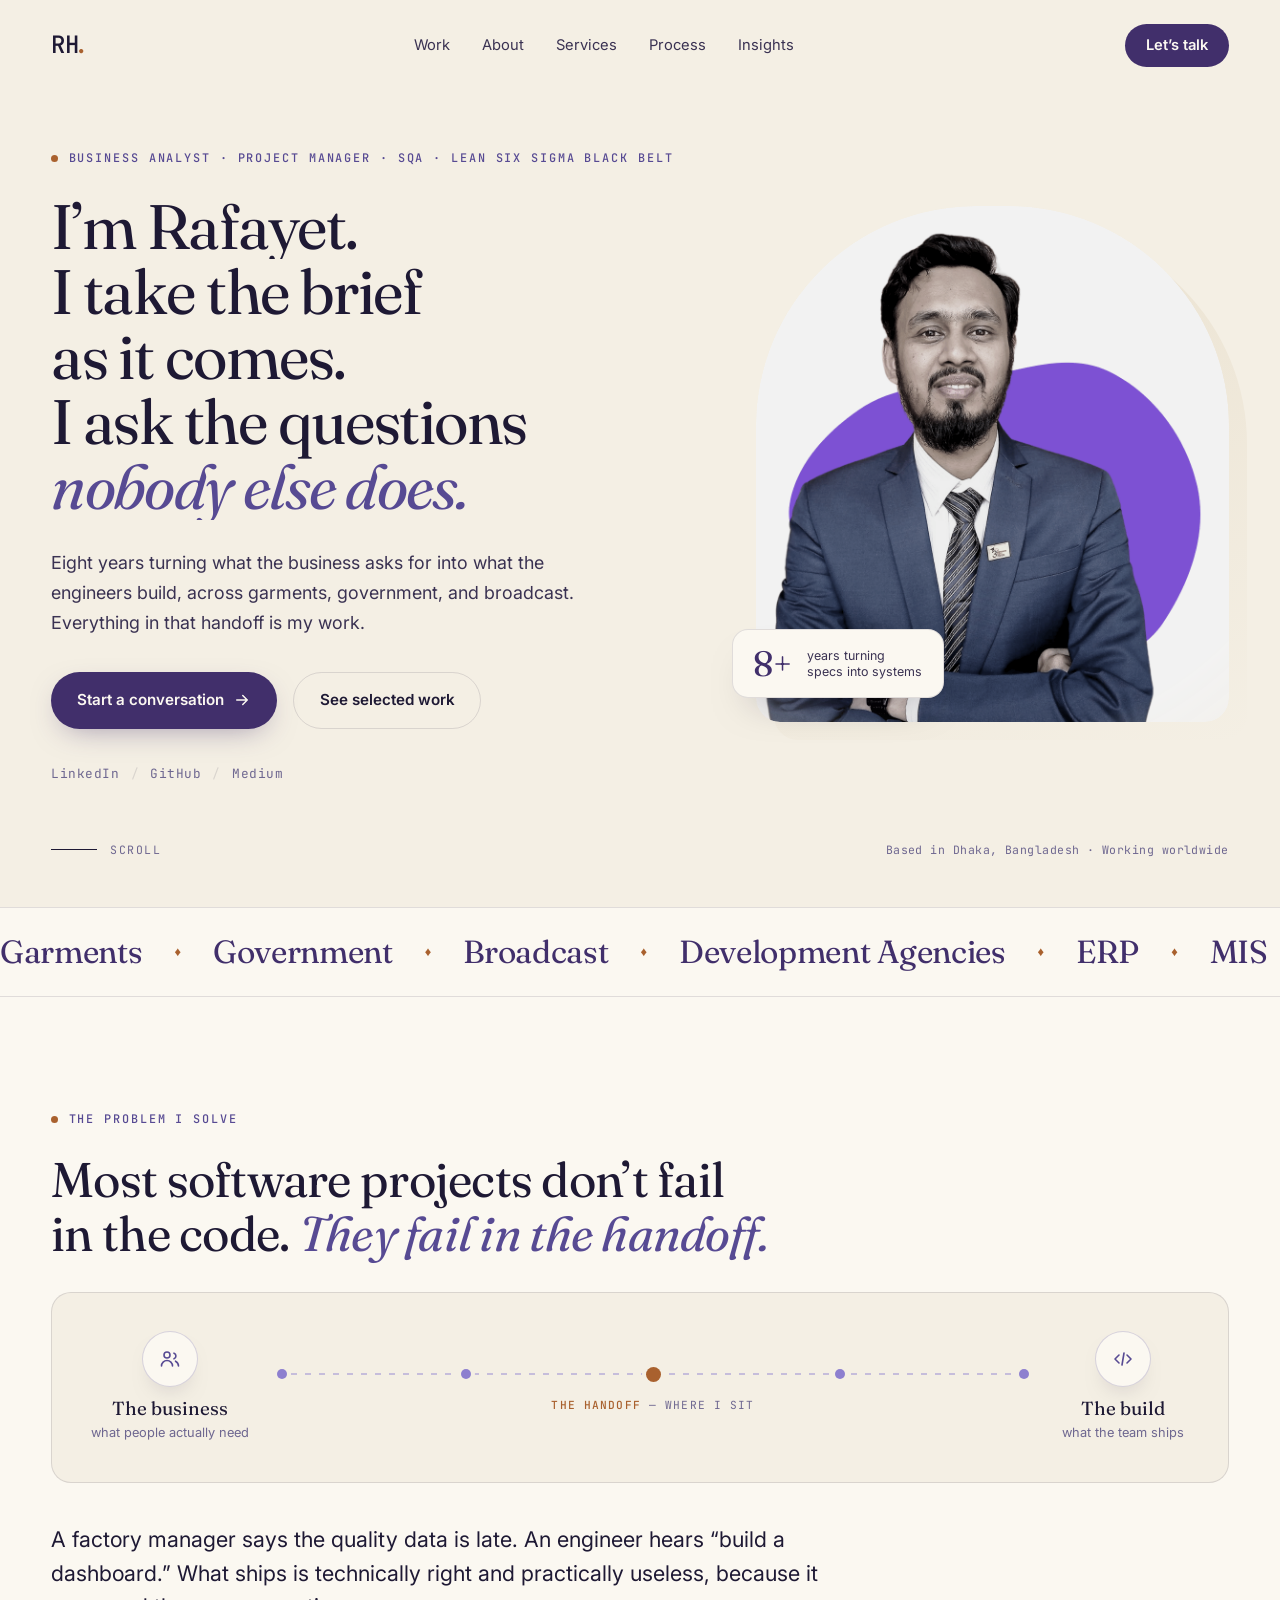
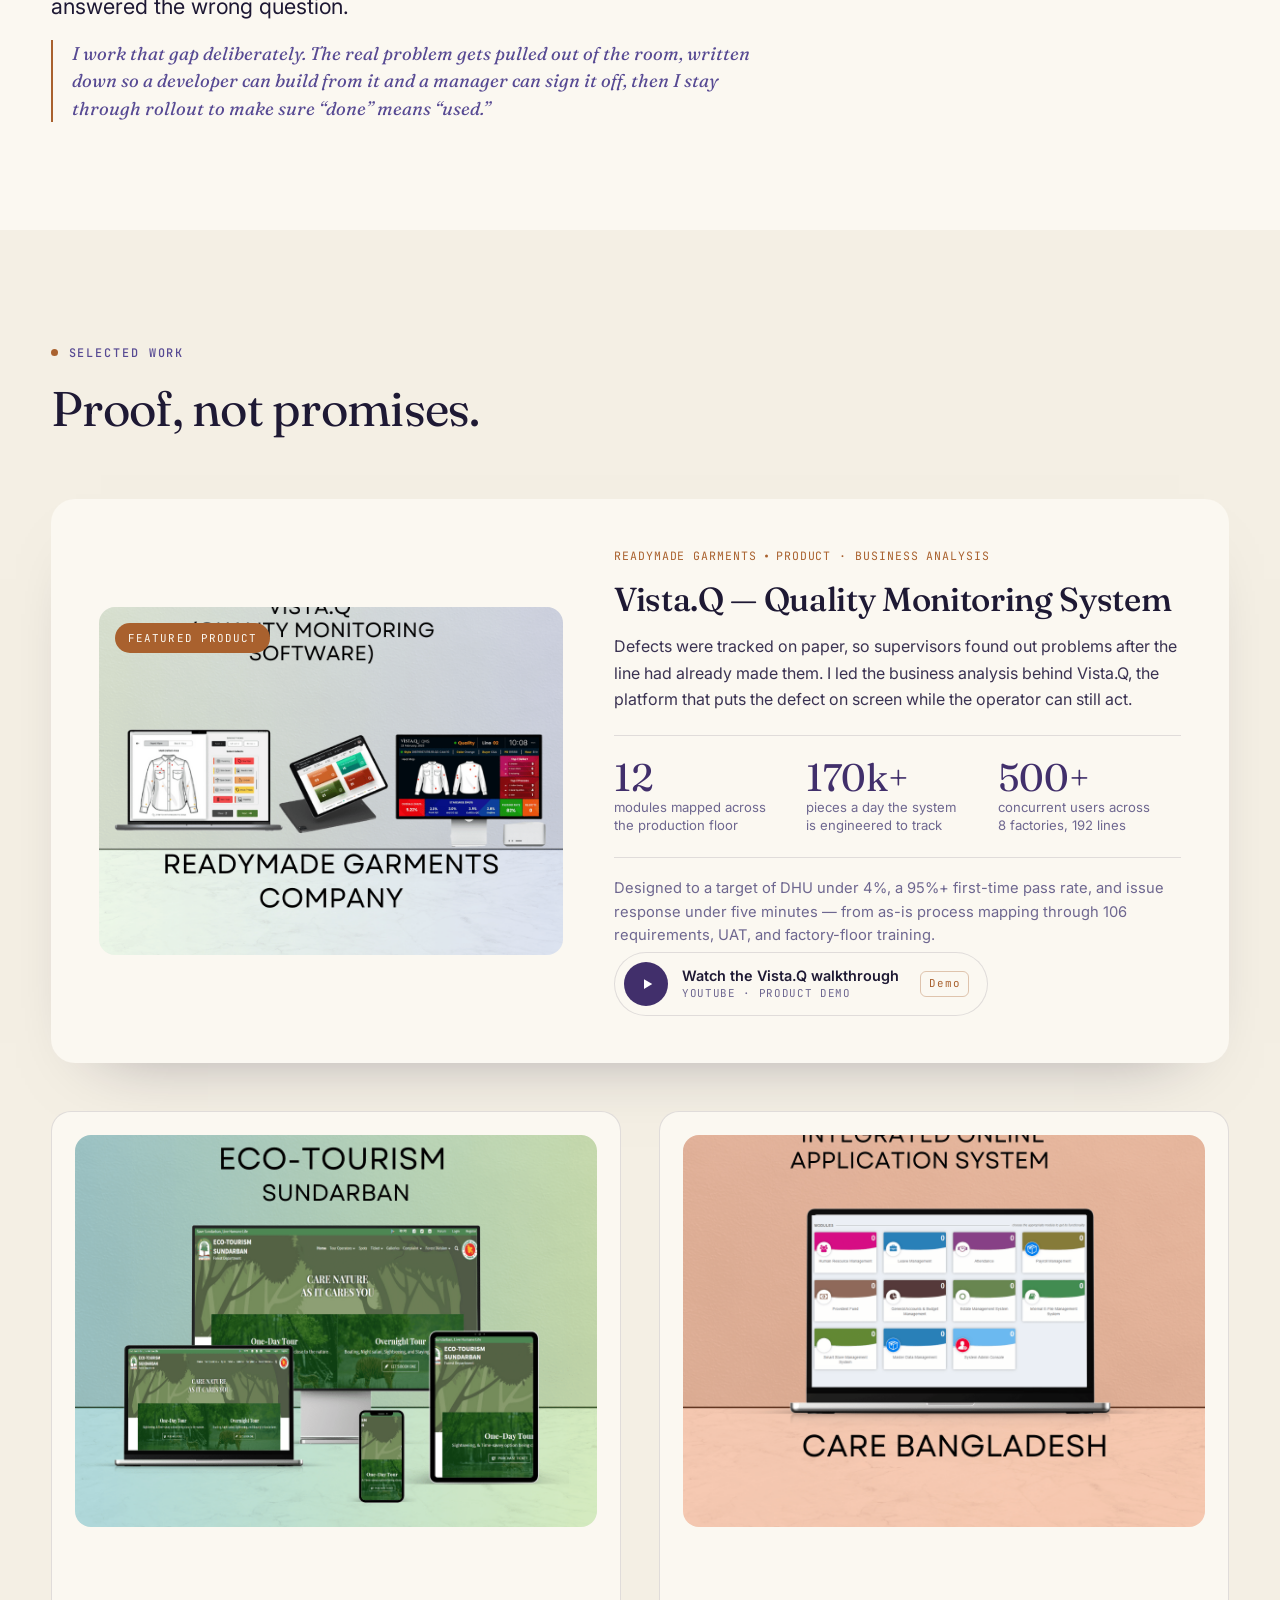
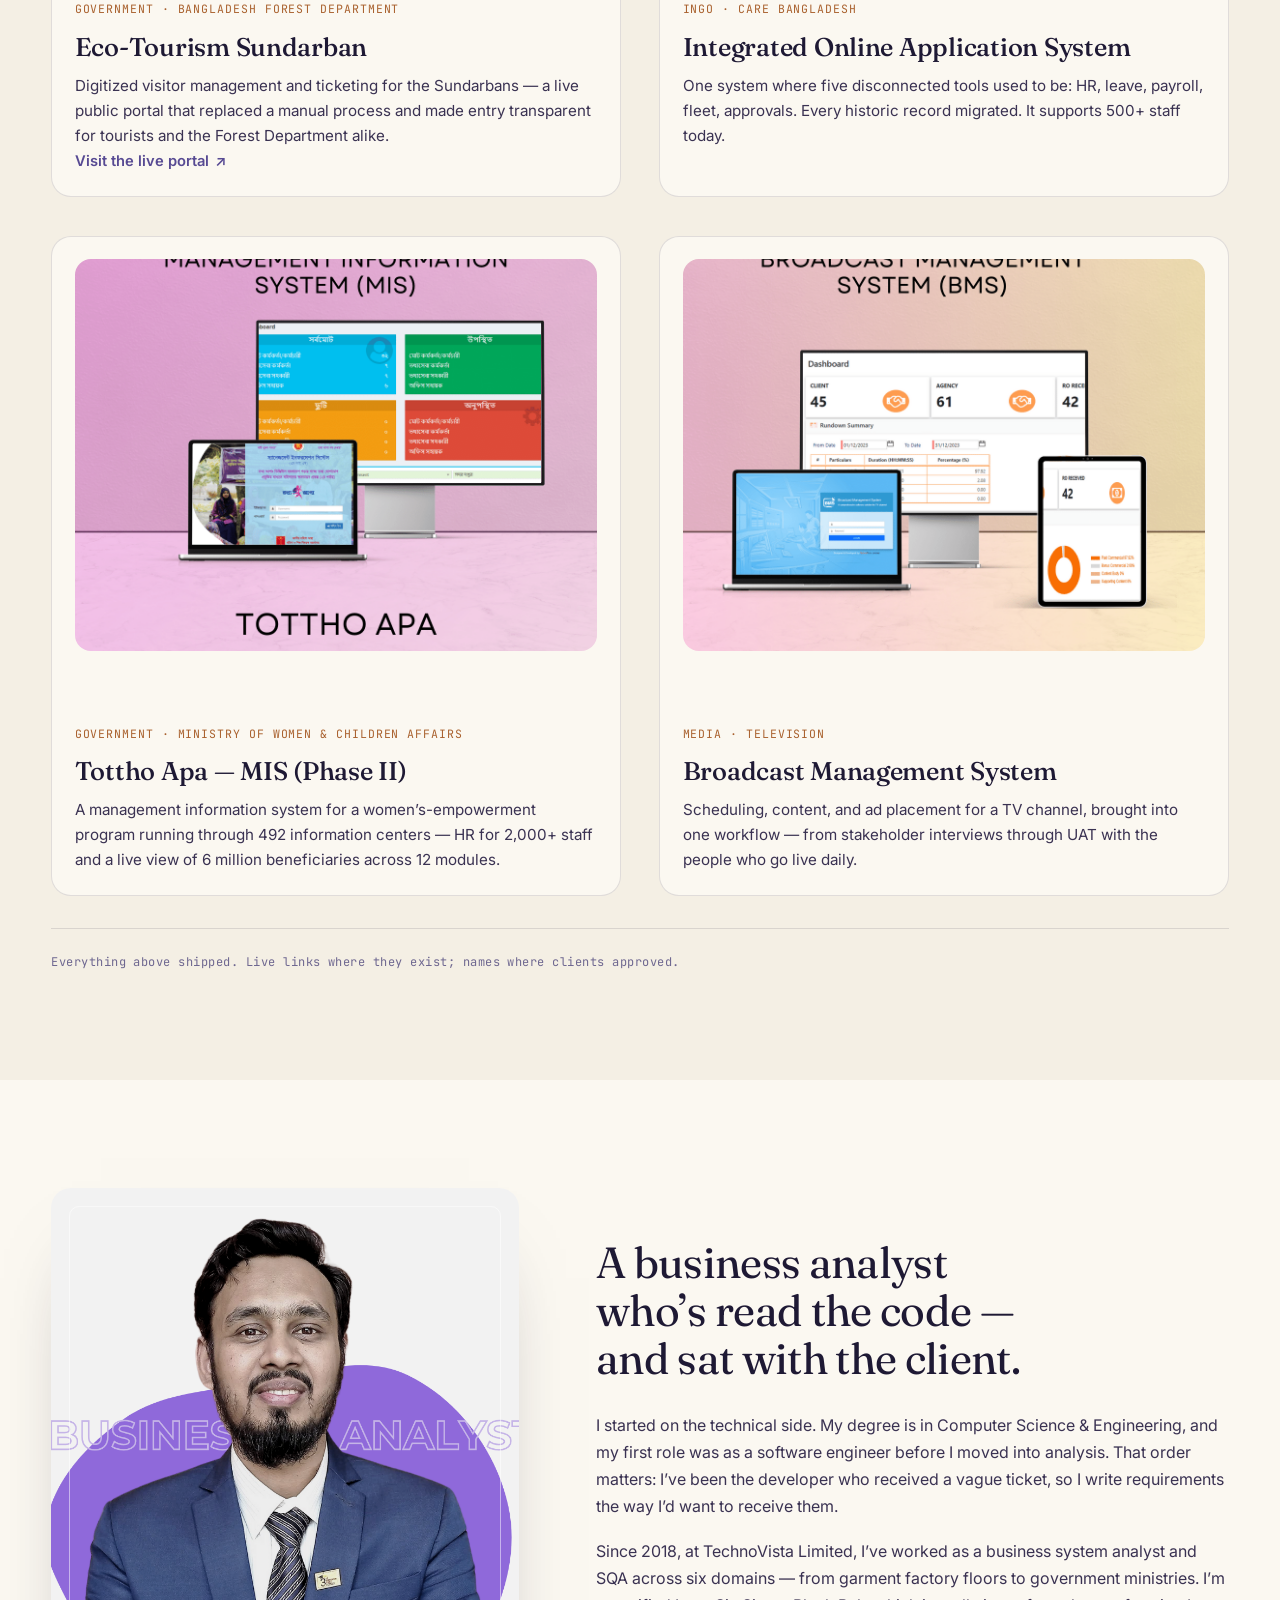
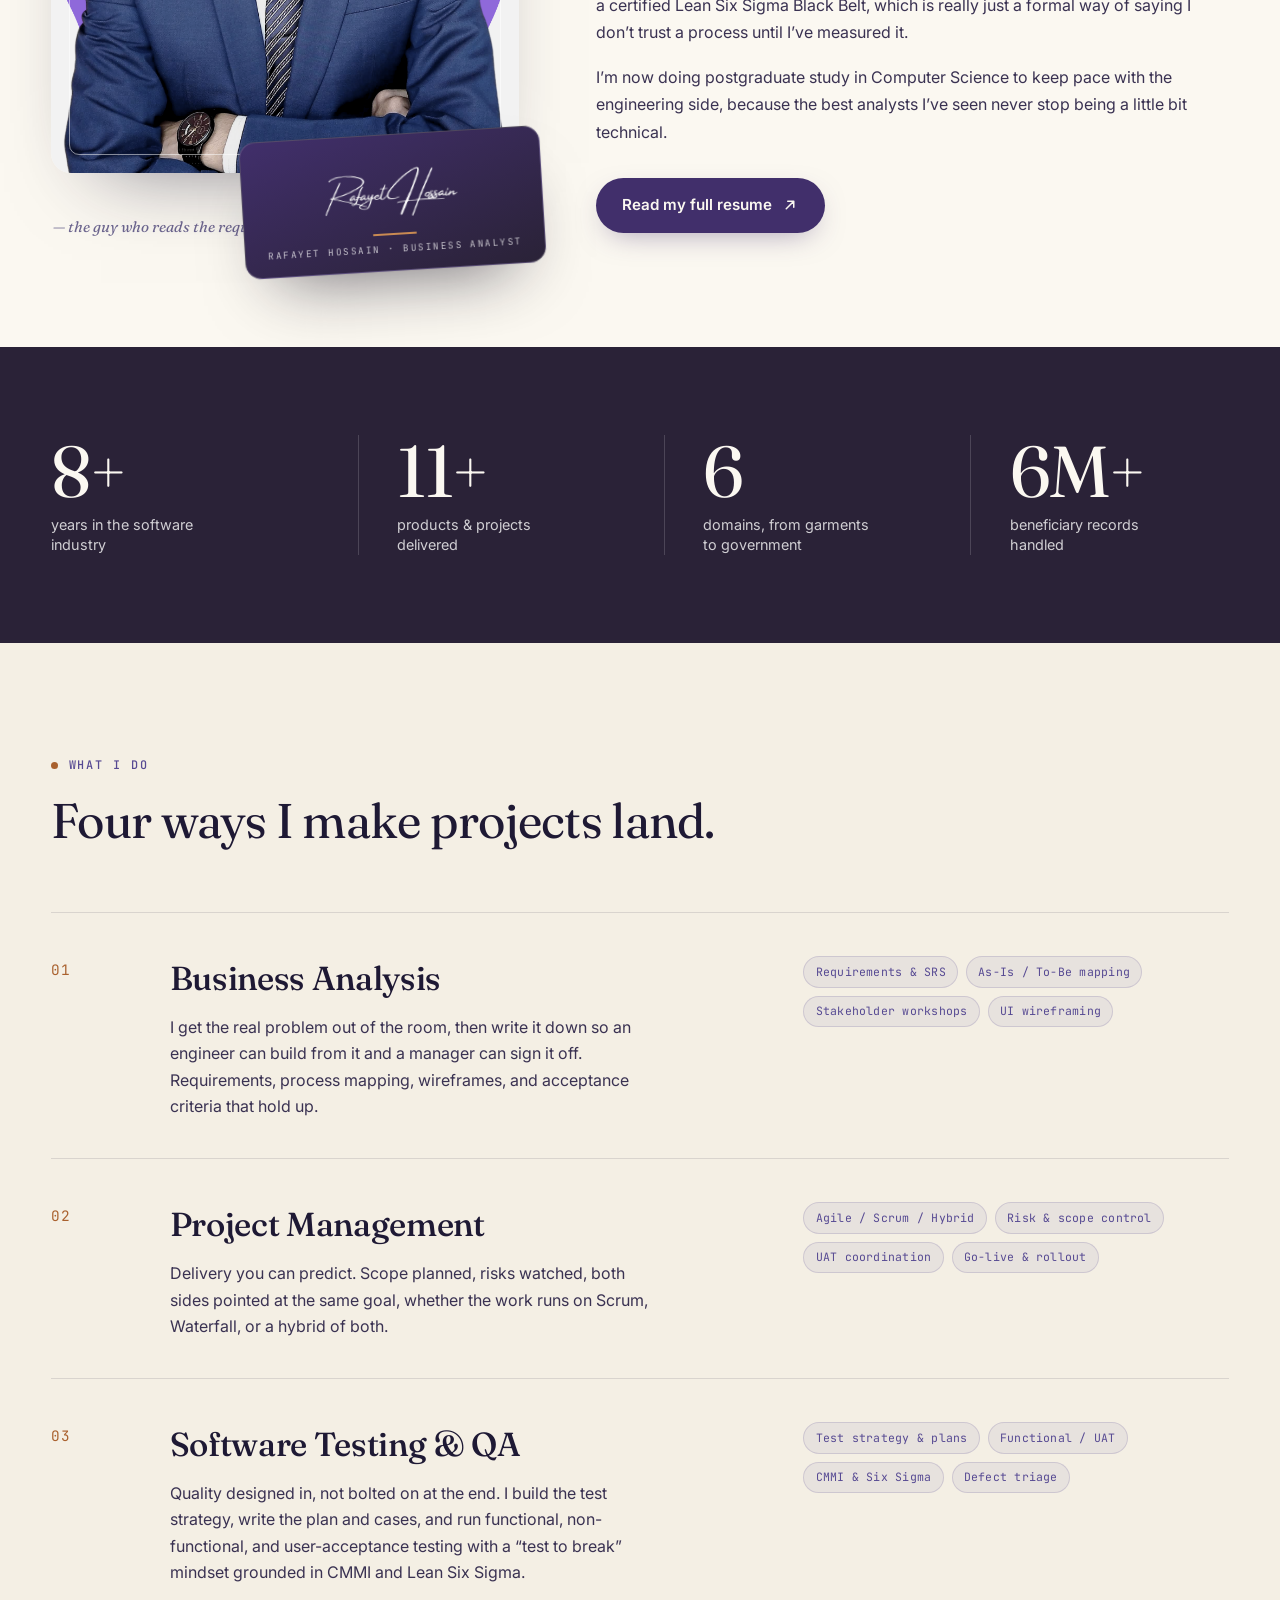
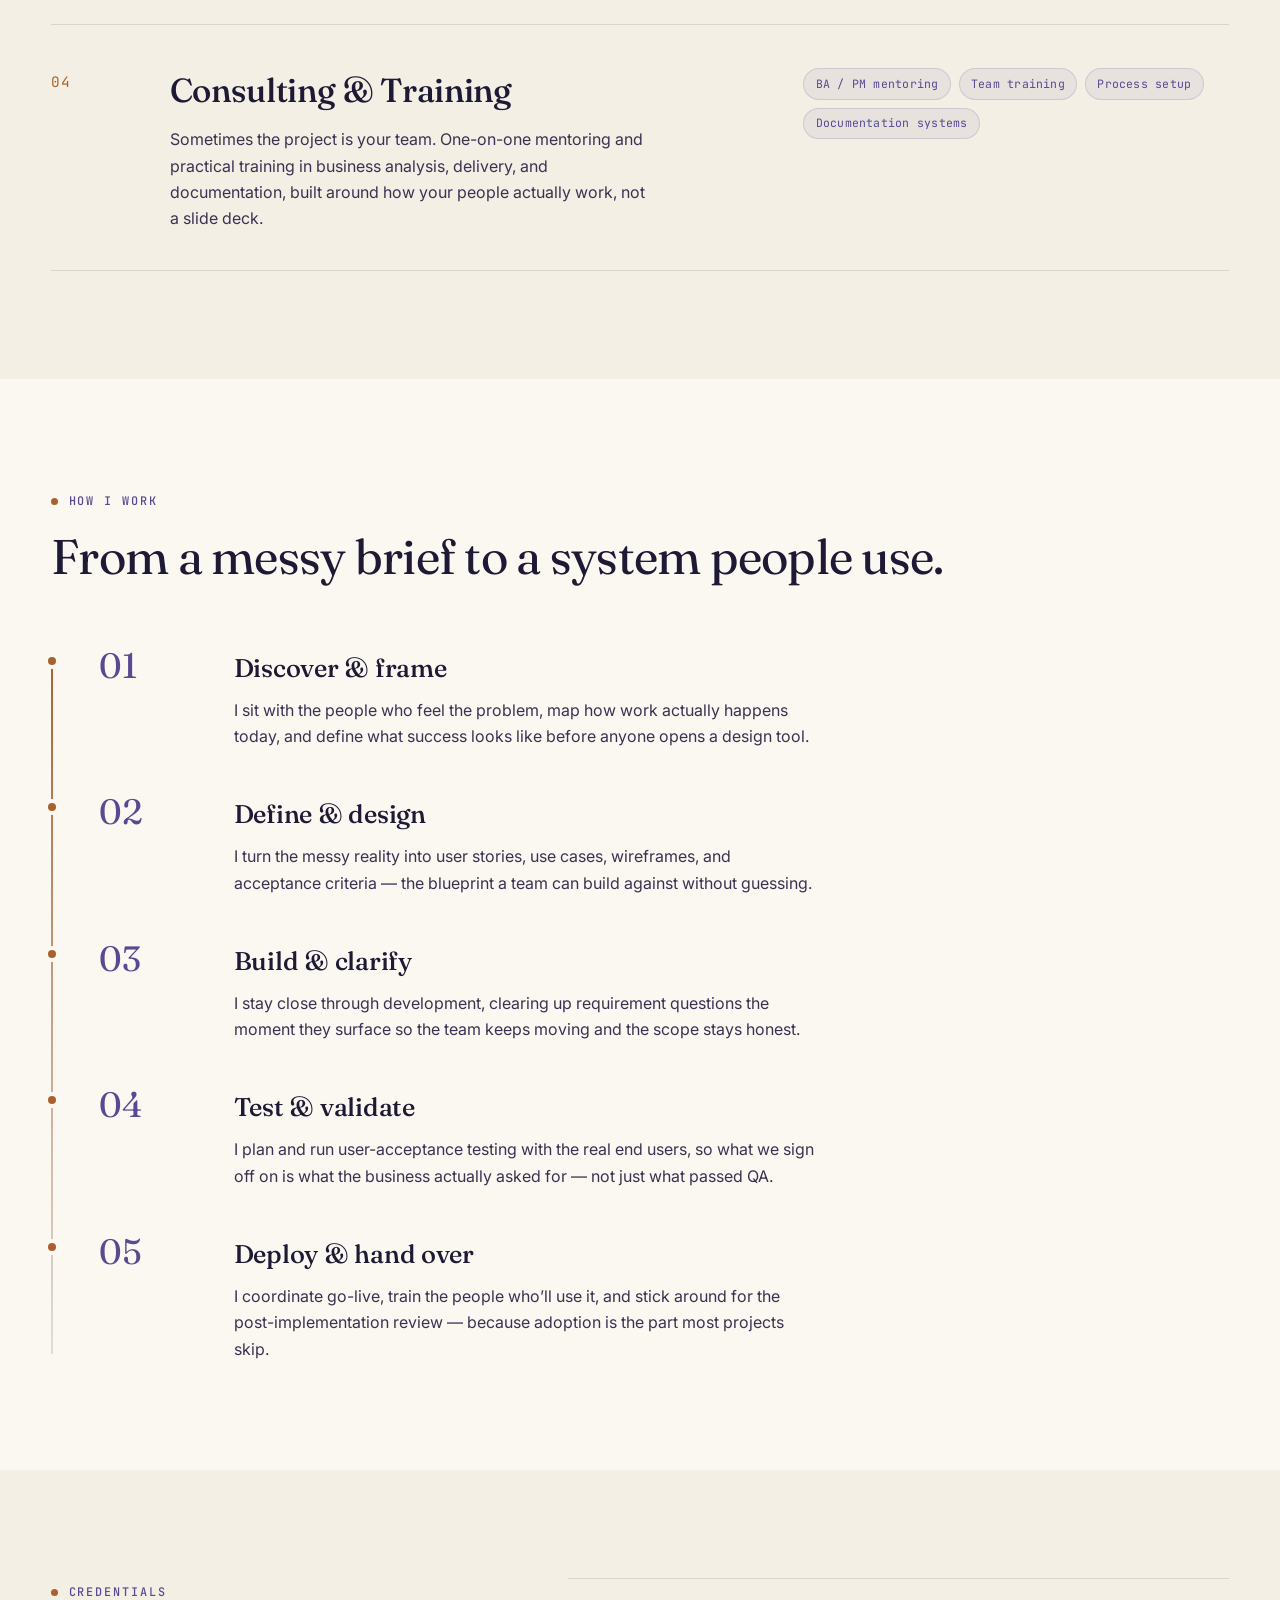
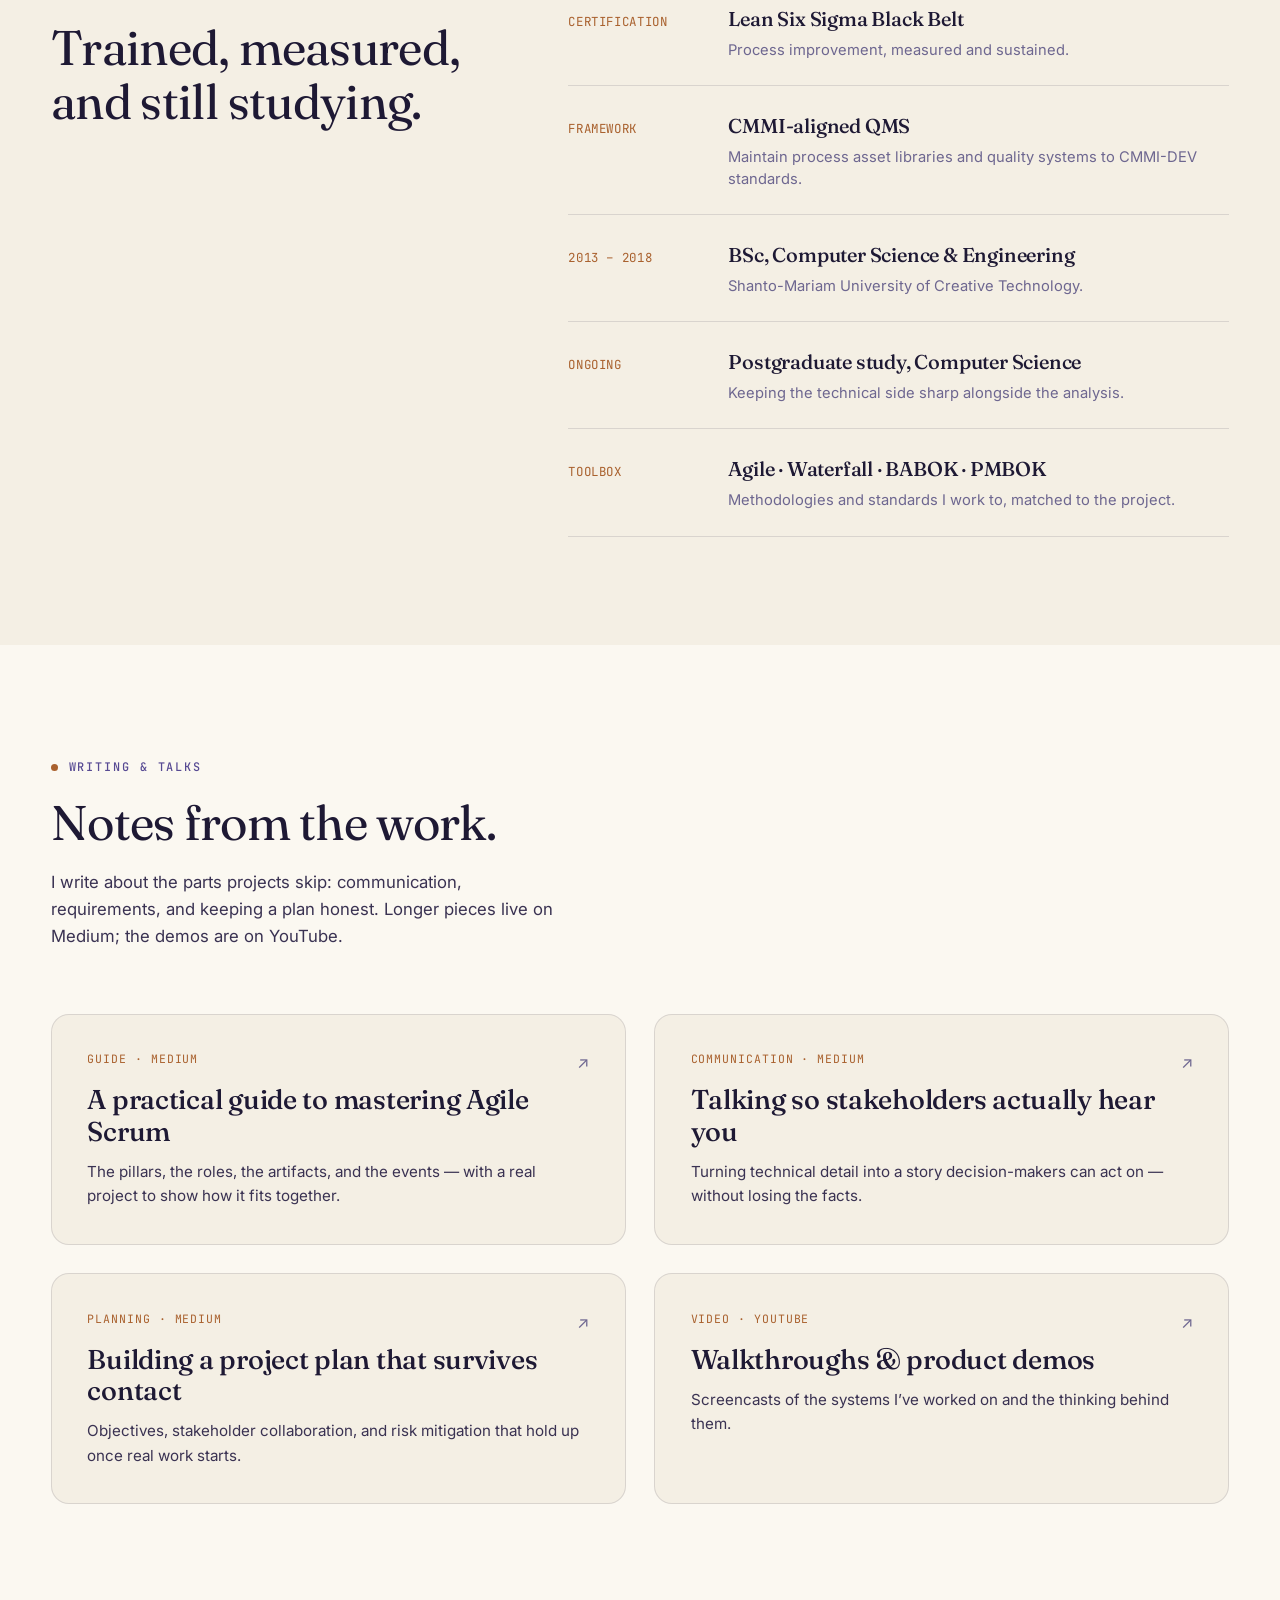
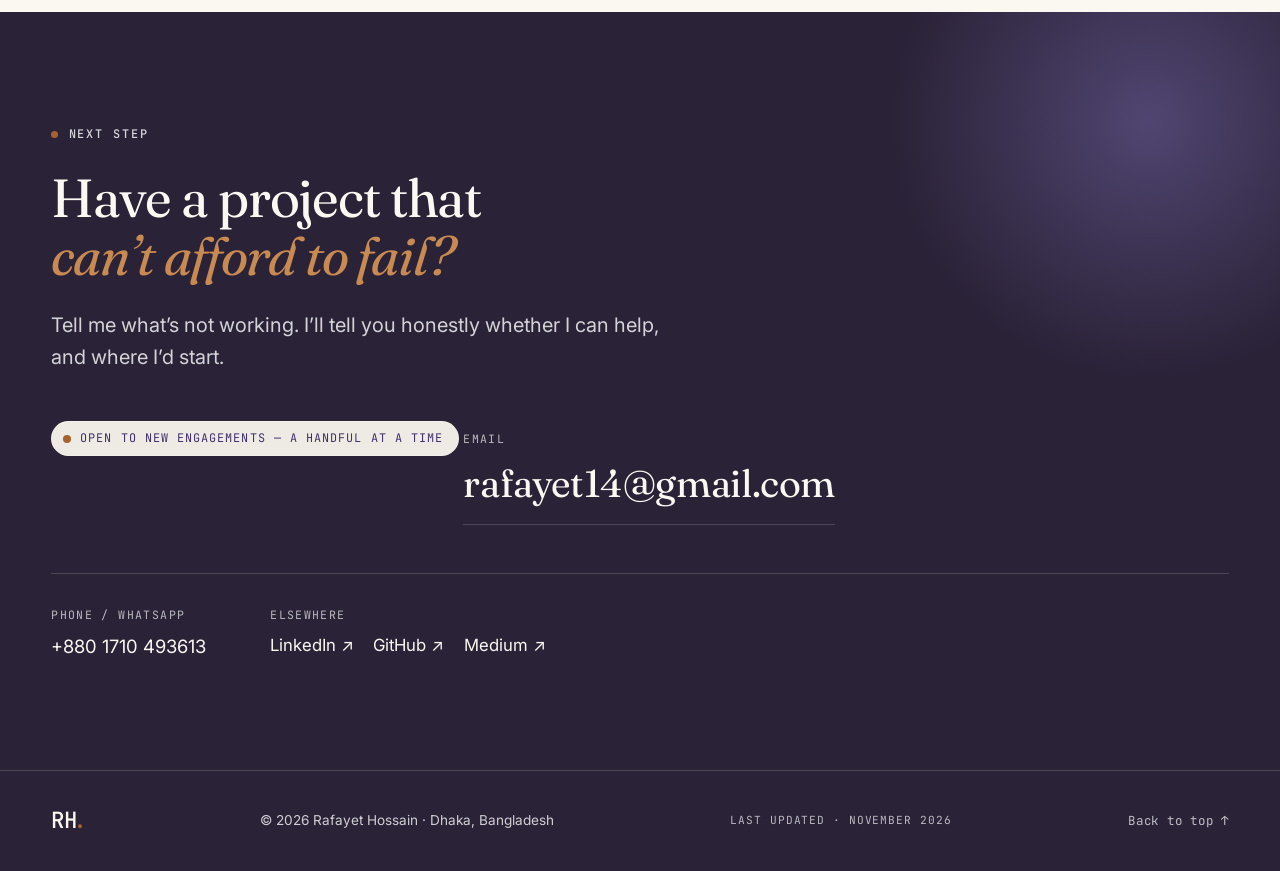
==== commit 580f1c12: "Rebuild portfolio: lavender identity, human copy, Vista.Q video, accessibility 100" ====
--- a/index.html
+++ b/index.html
@@ -1,1824 +1,638 @@
 <!DOCTYPE html>
-<!--[if lt IE 7 ]><html class="ie ie6" lang="en"> <![endif]-->
-<!--[if IE 7 ]><html class="ie ie7" lang="en"> <![endif]-->
-<!--[if IE 8 ]><html class="ie ie8" lang="en"> <![endif]-->
-<!--[if (gte IE 9)|!(IE)]><!-->
-<html lang="en"> <!--<![endif]-->
-
+<html lang="en">
 <head>
-
-	<meta http-equiv="Content-Type" content="text/html; charset=utf-8" />
-	<meta name="viewport" content="width=device-width, initial-scale=1, maximum-scale=1">
-
-
-	<meta name="description"
-		content="Portfolio of Rafayet Hossain, Business Analyst, IT Project Manager, and SQA Engineer. Showcasing expertise in digital transformation, project management, business system analysis, and software quality assurance. Explore projects, services, and blog for insights on business analysis and IT success.">
-	<meta name="keywords"
-		content="Business System Analyst, Business Analyst, IT Project Manager, SQA Engineer, Lean Six Sigma Black Belt, project management, system analysis, software requirements, quality assurance, stakeholder management, software testing, business consulting, IT Business Analyst, Top Business Analyst, Project Manager, Agile expert, digital transformation, Rafayet Hossain, technical document preparation, individual training, project success, digital change agent">
-	<meta name="author" content="Rafayet Hossain">
-
-
-	<title>Rafayet Hossain | Business Analyst Portfolio & IT Project Manager</title>
-
-	<!-- STYLES -->
-	<link href="https://fonts.googleapis.com/css2?family=Inter:wght@100;200;300;400;500;600;800;900&display=swap"
-		rel="stylesheet">
-	<link
-		href="https://fonts.googleapis.com/css2?family=DM+Sans:ital,wght@0,400;0,500;0,700;1,400;1,500;1,700&display=swap"
-		rel="stylesheet">
-	<link href="https://fonts.googleapis.com/css2?family=Oswald:wght@200;300;400;500;600;700&display=swap"
-		rel="stylesheet">
-	<link href="https://fonts.googleapis.com/css2?family=Kaushan+Script&display=swap" rel="stylesheet">
-
-	<link rel="stylesheet" type="text/css" href="assets/css/plugins.css" />
-	<link rel="stylesheet" type="text/css" href="assets/css/dark.css" />
-	<link rel="stylesheet" type="text/css" href="assets/css/custom.css" />
-	<link rel="stylesheet" type="text/css" href="assets/css/modalboxes.css" />
-	<link rel="stylesheet" type="text/css" href="assets/css/main.css" />
-	<!--[if lt IE 9]> <script type="text/javascript" src="js/modernizr.custom.js"></script> <![endif]-->
-	<!-- /STYLES -->
-
+	<meta charset="UTF-8" />
+	<meta name="viewport" content="width=device-width, initial-scale=1" />
+
+	<title>Rafayet Hossain — Business Analyst &amp; IT Project Manager</title>
+	<meta name="description" content="Rafayet Hossain is a business system analyst and IT project manager in Dhaka. Eight years turning the brief into software people use — garments, government, and broadcast." />
+	<meta name="author" content="Rafayet Hossain" />
+	<meta name="theme-color" content="#412F6B" />
+	<link rel="canonical" href="https://rafayethossain.github.io/portfolio/" />
+
+	<!-- Open Graph -->
+	<meta property="og:type" content="website" />
+	<meta property="og:title" content="Rafayet Hossain — Business Analyst &amp; IT Project Manager" />
+	<meta property="og:description" content="Rafayet Hossain is a business system analyst and IT project manager in Dhaka. Eight years turning the brief into software people use — garments, government, and broadcast." />
+	<meta property="og:url" content="https://rafayethossain.github.io/portfolio/" />
+	<meta property="og:image" content="https://rafayethossain.github.io/portfolio/assets/img/hero/4.png" />
+	<meta property="og:image:alt" content="Portrait of Rafayet Hossain in a navy suit with folded arms" />
+	<meta name="twitter:card" content="summary_large_image" />
+
+	<link rel="icon" href="assets/img/logo/logo.png" />
+
+	<!-- Fonts -->
+	<link rel="preconnect" href="https://fonts.googleapis.com" />
+	<link rel="preconnect" href="https://fonts.gstatic.com" crossorigin />
+	<link href="https://fonts.googleapis.com/css2?family=Fraunces:ital,opsz,wght@0,9..144,300..700;1,9..144,400&family=Inter:wght@300;400;500;600;700&family=JetBrains+Mono:wght@400;500&display=swap" rel="stylesheet" />
+
+	<link rel="stylesheet" href="assets/css/style.css" />
+
+	<noscript>
+		<style>
+			.preloader, .cursor, .cursor-dot, .progress { display: none !important; }
+			[data-reveal] { opacity: 1 !important; transform: none !important; filter: none !important; }
+			.connect__node { opacity: 1 !important; transform: none !important; }
+		</style>
+	</noscript>
+
+	<!-- Structured data -->
+	<script type="application/ld+json">
+	{
+	  "@context": "https://schema.org",
+	  "@type": "Person",
+	  "name": "Rafayet Hossain",
+	  "jobTitle": "Business System Analyst & IT Project Manager",
+	  "email": "mailto:rafayet14@gmail.com",
+	  "telephone": "+8801710493613",
+	  "url": "https://rafayethossain.github.io/portfolio/",
+	  "sameAs": [
+	    "https://www.linkedin.com/in/rafayethossain/",
+	    "https://github.com/rafayethossain",
+	    "https://rafayethossain.medium.com/",
+    "https://www.youtube.com/channel/UCsTNdhx0etbm-571LVTCW2g/"
+	  ],
+	  "worksFor": { "@type": "Organization", "name": "TechnoVista Limited" },
+	  "image": "https://rafayethossain.github.io/portfolio/assets/img/hero/4.png",
+	  "alumniOf": { "@type": "CollegeOrUniversity", "name": "Shanto-Mariam University of Creative Technology" },
+	  "knowsAbout": ["Business Analysis", "Project Management", "Software Quality Assurance", "Requirements Engineering", "Digital Transformation", "Lean Six Sigma"]
+	}
+	</script>
 </head>
-
 <body>
 
-
-	<!-- PRELOADER -->
-	<div id="preloader">
-		<div class="loader_line"></div>
+	<a class="skip-link" href="#main">Skip to content</a>
+
+	<!-- Preloader -->
+	<div class="preloader" id="preloader" aria-hidden="true">
+		<div class="preloader__mark">
+			<span class="preloader__name">Rafayet Hossain</span>
+			<span class="preloader__bar"><span class="preloader__fill"></span></span>
+		</div>
 	</div>
-	<!-- /PRELOADER -->
-
-	<!-- WRAPPER ALL -->
-
-	<div class="orido_tm_all_wrap w-full float-left clear-both h-auto relative" data-magic-cursor="show">
-
-		<!-- MOBILE MENU -->
-		<div class="orido_tm_mobile_menu w-full h-auto fixed top-0 left-0 hidden z-[10] middle:block">
-			<div class="mobile_menu_inner w-full h-auto float-left clear-both bg-white py-[10px] px-[20px]">
-				<div class="mobile_in w-full h-auto clear-both float-left flex items-center justify-between">
-					<div class="logo">
-						<a href="#"><img class="max-w-[90px] max-h-[70px]" src="assets/img/logo/logo.png" alt="" /></a>
-					</div>
-					<div class="trigger leading-[0]">
-						<div class="hamburger hamburger--slider">
-							<div class="hamburger-box">
-								<div class="hamburger-inner"></div>
-							</div>
-						</div>
-					</div>
-				</div>
-			</div>
-			<div class="dropdown w-full h-auto clear-both float-left bg-white hidden">
-				<div class="dropdown_inner w-full h-auto clear-both float-left py-[25px] px-[20px]">
-					<ul class="anchor_nav">
-						<li class="current float-left w-full"><a class="text-black inline-block p-0 font-medium"
-								href="#home">Home</a></li>
-						<li class="float-left w-full"><a class="text-black inline-block p-0 font-medium"
-								href="#about">About</a></li>
-						<li class="float-left w-full"><a class="text-black inline-block p-0 font-medium"
-								href="#portfolio">Portfolio</a></li>
-						<li class="float-left w-full"><a class="text-black inline-block p-0 font-medium"
-								href="#service">Service</a></li>
-
-						<li class="float-left w-full"><a class="text-black inline-block p-0 font-medium"
-								href="#blog">Blog</a></li>
-						<li class="float-left w-full"><a class="text-black inline-block p-0 font-medium"
-								href="#contact">Contact</a></li>
-					</ul>
-				</div>
-			</div>
+
+	<!-- Custom cursor -->
+	<div class="cursor" id="cursor" aria-hidden="true"></div>
+	<div class="cursor-dot" id="cursorDot" aria-hidden="true"></div>
+
+	<!-- Scroll progress -->
+	<div class="progress" id="progress" aria-hidden="true"><span></span></div>
+
+	<!-- Navigation -->
+	<header class="nav" id="nav">
+		<div class="nav__inner">
+			<a class="nav__brand" href="#top" aria-label="RH. Rafayet Hossain — home">
+				<span class="nav__mono">RH</span><span class="nav__dot">.</span>
+			</a>
+			<nav class="nav__links" id="navLinks" aria-label="Primary">
+				<a href="#work">Work</a>
+				<a href="#about">About</a>
+				<a href="#services">Services</a>
+				<a href="#process">Process</a>
+				<a href="#insights">Insights</a>
+			</nav>
+			<a class="nav__cta" href="#contact">Let&rsquo;s talk</a>
+			<button class="nav__burger" id="navBurger" aria-label="Open menu" aria-expanded="false" aria-controls="mobileMenu">
+				<span></span><span></span>
+			</button>
 		</div>
-		<!-- /MOBILE MENU -->
-
-		<!-- HEADER -->
-		<div
-			class="orido_tm_header fixed top-0 left-0 right-0 z-[10] py-[25px] px-[150px] transition-all duration-300 middle:hidden">
-			<div class="header_in w-full flex items-center justify-between">
-				<div class="logo">
-					<a href="#"><img class="max-w-[170px] max-h-[90px]" src="assets/img/logo/logo.png" alt="" /></a>
-				</div>
-				<div class="menu relative">
-					<ul class="anchor_nav flex items-center">
-						<li class="current mr-[50px]"><a class="text-[#5A5A5A]" href="#home">Home</a></li>
-						<li class="mr-[50px]"><a class="text-[#5A5A5A]" href="#about">About</a></li>
-						<li class="mr-[50px]"><a class="text-[#5A5A5A]" href="#portfolio">Portfolio</a></li>
-						<li class="mr-[50px]"><a class="text-[#5A5A5A]" href="#service">Service</a></li>
-						<li class="mr-[50px]"><a class="text-[#5A5A5A]" href="#blog">Blog</a></li>
-						<li><a href="#contact">Contact</a></li>
-					</ul>
-					<span class="ccc"></span>
-				</div>
-				<!-- <div class="button"><a class="text-main-color font-bold font-dm inline-block rounded-[18px] px-[40px] pt-[17px] pb-[18px] transition-all duration-300" href="https://themeforest.net/user/marketify/portfolio" target="_blank">Purchase Now</a></div> -->
-			</div>
+	</header>
+
+	<!-- Mobile menu -->
+	<div class="mobilemenu" id="mobileMenu" aria-hidden="true">
+		<nav class="mobilemenu__links" aria-label="Mobile">
+			<a href="#work"><span>01</span>Work</a>
+			<a href="#about"><span>02</span>About</a>
+			<a href="#services"><span>03</span>Services</a>
+			<a href="#process"><span>04</span>Process</a>
+			<a href="#insights"><span>05</span>Insights</a>
+			<a href="#contact"><span>06</span>Contact</a>
+		</nav>
+		<div class="mobilemenu__foot">
+			<a href="mailto:rafayet14@gmail.com">rafayet14@gmail.com</a>
+			<a href="https://www.linkedin.com/in/rafayethossain/" target="_blank" rel="me noopener">LinkedIn &nearr;</a>
 		</div>
-		<!-- /HEADER -->
+	</div>
+
+	<main id="main">
 
 		<!-- HERO -->
-		<div class="orido_tm_hero w-full min-h-[100vh] relative float-left" id="home">
-			<div class="container min-h-[100vh]">
-				<div class="content min-h-[100vh] relative flex items-center justify-between">
-					<div class="details w-1/2 pr-[50px]">
-						<div class="short mb-[32px]">
-						<h1 class="text-[80px] font-medium tracking-[-4px] mb-[11px]">Rafayet Hossain <img
-						class="svg w-[45px] h-[45px] relative left-[-7px]" src="assets/img/svg/hi.svg"
-						alt="Waving hand icon" /></h1>
-						<span class="job inline-block relative text-[24px] pl-[97px]">Business Analyst, IT Project Manager & SQA Engineer</span>
-						</div>
-						<div class="text mb-[70px]">
-							<p class="text-[16px] text-[#5A5A5A] leading-[26px] max-w-[400px]">I help organizations in
-								digital transformation leveraging my proven business analysis expertise to drive
-								tangible business outcomes</p>
-						</div>
-						<div class="buttons flex items-center">
-							<div class="orido_tm_boxed_button">
-								<a class="anchor" href="#contact">LET'S TALK <img class="svg"
-										src="assets/img/svg/send.svg" alt="" /></a>
-							</div>
-							<!-- <div class="orido_tm_simple_button">
-								<a class="line_effect anchor" href="#portfolio">My Works <img class="svg" src="assets/img/svg/top-arrow.svg" alt="" /></a>
-							</div> -->
-						</div>
-					</div>
-
-				</div>
-				<div class="orido_tm_follow absolute bottom-[120px] flex items-center">
-					<span class="text-[16px] font-medium">Follow me:</span>
-					<ul class="flex items-center relative top-[5px] ml-[20px]">
-						<li class="mr-[20px]"><a
-								class="inline-block relative w-[56px] h-[56px] bg-[#F6F6F6] rounded-full transition-all duration-300"
-								href="https://www.linkedin.com/in/rafayethossain/"><img
-									class="svg absolute top-1/2 left-1/2 translate-y-[-50%] translate-x-[-50%] transition-all duration-300"
-									src="assets/img/svg/social/linkedin.svg" alt="LinkedIn profile" /></a></li>
-
-						<li><a class="inline-block relative w-[56px] h-[56px] bg-[#F6F6F6] rounded-full transition-all duration-300"
-								href="https://rafayethossain.github.io/"><img
-									class="svg absolute top-1/2 left-1/2 translate-y-[-50%] translate-x-[-50%] transition-all duration-300"
-									src="assets/img/svg/social/github.svg" alt="GitHub profile" /></a></li>
-						<li class="mr-[20px]"><a
-								class="inline-block relative w-[56px] h-[56px] bg-[#F6F6F6] rounded-full transition-all duration-300"
-								href="https://www.facebook.com/in/rafayethossainpg/"><img
-									class="svg absolute top-1/2 left-1/2 translate-y-[-50%] translate-x-[-50%] transition-all duration-300"
-									src="assets/img/svg/social/fb.svg" alt="Facebook profile" /></a></li>
-					</ul>
-				</div>
-			</div>
-			<div class="orido_tm_down absolute left-[150px] bottom-[45px]">
-				<a class="anchor" href="#about"><img class="svg" src="assets/img/svg/down_button.svg" alt="" /></a>
-			</div>
-			<div class="avatar absolute w-1/2 right-0 bottom-[-8px]">
-				<div class="img relative inline-block">
-					<img class="max-w-[700px] max-h-[760px]" src="assets/img/hero/4.png" alt="" />
-					<div class="video_button">
-						<a class="popup-youtube"
-							href="https://www.youtube.com/watch?v=hfS5m0eZFAw&ab_channel=Techcanvass"><img
-								class="anim_circle" src="assets/img/hero/welcome.png" alt="" /><img class="svg"
-								src="assets/img/svg/play.svg" alt="" /></a>
-
-					</div>
-				</div>
+		<section class="hero" id="top">
+			<div class="hero__grid">
+				<div class="hero__content">
+					<p class="eyebrow" data-reveal>
+						<span class="eyebrow__dot"></span>
+						Business Analyst &middot; Project Manager &middot; SQA &middot; Lean Six Sigma Black Belt
+					</p>
+					<h1 class="hero__title">
+						<span class="line" data-reveal>I&rsquo;m Rafayet.</span>
+						<span class="line" data-reveal>I take the brief as it comes.</span>
+						<span class="line" data-reveal>I ask the questions <em>nobody else does.</em></span>
+					</h1>
+					<p class="hero__lead" data-reveal>
+						Eight years turning what the business asks for into what the engineers build, across garments, government, and broadcast. Everything in that handoff is my work.
+					</p>
+					<div class="hero__actions" data-reveal>
+						<a class="btn btn--primary magnetic" href="#contact">
+							<span>Start a conversation</span>
+							<svg viewBox="0 0 24 24" width="18" height="18" aria-hidden="true"><path d="M5 12h14M13 6l6 6-6 6" fill="none" stroke="currentColor" stroke-width="2" stroke-linecap="round" stroke-linejoin="round"/></svg>
+						</a>
+						<a class="btn btn--ghost magnetic" href="#work">See selected work</a>
+					</div>
+					<div class="hero__socials" data-reveal>
+						<a href="https://www.linkedin.com/in/rafayethossain/" target="_blank" rel="me noopener">LinkedIn</a>
+						<span aria-hidden="true">/</span>
+						<a href="https://github.com/rafayethossain" target="_blank" rel="me noopener">GitHub</a>
+						<span aria-hidden="true">/</span>
+						<a href="https://rafayethossain.medium.com/" target="_blank" rel="me noopener">Medium</a>
+					</div>
+				</div>
+
+				<div class="hero__visual" data-reveal>
+					<div class="hero__portrait">
+						<div class="hero__panel" aria-hidden="true"></div>
+						<img src="assets/img/hero/4.png" alt="Portrait of Rafayet Hossain" class="hero__img" id="heroImg" />
+						<div class="hero__badge">
+							<span class="hero__badge-num">8+</span>
+							<span class="hero__badge-label">years turning<br>specs into systems</span>
+						</div>
+					</div>
+				</div>
+			</div>
+
+			<div class="hero__foot">
+			<a class="hero__scroll" href="#problem"><span class="hero__scroll-line"></span>Scroll</a>
+				<p class="hero__loc">Based in Dhaka, Bangladesh &middot; Working worldwide</p>
+			</div>
+		</section>
+
+		<!-- MARQUEE -->
+		<div class="marquee" aria-hidden="true">
+			<div class="marquee__track">
+				<span>Garments</span><i>&diams;</i>
+				<span>Government</span><i>&diams;</i>
+				<span>Broadcast</span><i>&diams;</i>
+				<span>Development Agencies</span><i>&diams;</i>
+				<span>ERP</span><i>&diams;</i>
+				<span>MIS</span><i>&diams;</i>
+				<span>Quality Assurance</span><i>&diams;</i>
+				<span>Garments</span><i>&diams;</i>
+				<span>Government</span><i>&diams;</i>
+				<span>Broadcast</span><i>&diams;</i>
+				<span>Development Agencies</span><i>&diams;</i>
+				<span>ERP</span><i>&diams;</i>
+				<span>MIS</span><i>&diams;</i>
+				<span>Quality Assurance</span><i>&diams;</i>
 			</div>
 		</div>
-		<!-- /HERO -->
+
+		<!-- PROBLEM -->
+		<section class="problem section" id="problem">
+			<div class="container">
+				<p class="eyebrow" data-reveal><span class="eyebrow__dot"></span>The problem I solve</p>
+				<div class="problem__statement">
+					<h2 class="display" data-reveal>
+						Most software projects don&rsquo;t fail in the code. <em>They fail in the handoff.</em>
+					</h2>
+				</div>
+
+				<!-- Connect the dots -->
+				<div class="connect" data-reveal>
+					<div class="connect__end">
+						<span class="connect__icon" aria-hidden="true">
+							<svg viewBox="0 0 24 24" fill="none" stroke="currentColor" stroke-width="1.6" stroke-linecap="round" stroke-linejoin="round">
+								<circle cx="9" cy="8" r="3"/>
+								<path d="M3.5 19a5.5 5.5 0 0 1 11 0"/>
+								<path d="M16 6.2a3 3 0 0 1 0 5.6"/>
+								<path d="M17.5 14.2a5.5 5.5 0 0 1 3 4.8"/>
+							</svg>
+						</span>
+						<span class="connect__title">The business</span>
+						<span class="connect__text">what people actually need</span>
+					</div>
+
+					<div class="connect__bridge">
+						<div class="connect__track" aria-hidden="true">
+							<span class="connect__node"></span>
+							<span class="connect__node"></span>
+							<span class="connect__node connect__node--you"></span>
+							<span class="connect__node"></span>
+							<span class="connect__node"></span>
+						</div>
+						<span class="connect__bridge-label"><b>The handoff</b> &mdash; where I sit</span>
+					</div>
+
+					<div class="connect__end">
+						<span class="connect__icon" aria-hidden="true">
+							<svg viewBox="0 0 24 24" fill="none" stroke="currentColor" stroke-width="1.6" stroke-linecap="round" stroke-linejoin="round">
+								<path d="M8 8l-4 4 4 4"/>
+								<path d="M16 8l4 4-4 4"/>
+								<path d="M13 6l-2 12"/>
+							</svg>
+						</span>
+						<span class="connect__title">The build</span>
+						<span class="connect__text">what the team ships</span>
+					</div>
+				</div>
+
+				<p class="problem__lead" data-reveal>A factory manager says the quality data is late. An engineer hears &ldquo;build a dashboard.&rdquo; What ships is technically right and practically useless, because it answered the wrong question.</p>
+				<p class="problem__sign" data-reveal>I work that gap deliberately. The real problem gets pulled out of the room, written down so a developer can build from it and a manager can sign it off, then I stay through rollout to make sure &ldquo;done&rdquo; means &ldquo;used.&rdquo;</p>
+			</div>
+		</section>
+
+		<!-- SELECTED WORK -->
+		<section class="work section" id="work">
+			<div class="container">
+				<div class="section__head">
+					<p class="eyebrow" data-reveal><span class="eyebrow__dot"></span>Selected work</p>
+					<h2 class="display" data-reveal>Proof, not promises.</h2>
+				</div>
+
+				<!-- Featured: Vista.Q -->
+				<article class="case case--feature" data-reveal>
+					<div class="case__media">
+						<img src="assets/img/portfolio/vistaq.png" alt="Vista.Q quality monitoring dashboard on the production floor" loading="lazy" />
+						<span class="case__tag">Featured product</span>
+					</div>
+					<div class="case__body">
+						<div class="case__meta">
+							<span>Readymade Garments</span>
+							<span>Product &middot; Business Analysis</span>
+						</div>
+						<h3 class="case__title">Vista.Q &mdash; Quality Monitoring System</h3>
+						<p class="case__desc">Defects were tracked on paper, so supervisors found out problems after the line had already made them. I led the business analysis behind Vista.Q, the platform that puts the defect on screen while the operator can still act.</p>
+						<div class="case__points">
+							<div class="case__point"><span class="case__point-num">12</span><span>modules mapped across the production floor</span></div>
+							<div class="case__point"><span class="case__point-num">170k+</span><span>pieces a day the system is engineered to track</span></div>
+							<div class="case__point"><span class="case__point-num">500+</span><span>concurrent users across 8 factories, 192 lines</span></div>
+						</div>
+						<p class="case__note">Designed to a target of DHU under 4%, a 95%+ first-time pass rate, and issue response under five minutes &mdash; from as-is process mapping through 106 requirements, UAT, and factory-floor training.</p>
+						<a class="case__video magnetic" href="https://www.youtube.com/watch?v=aWLNXVv4OLY" target="_blank" rel="me noopener" data-video="aWLNXVv4OLY" aria-label="Watch the Vista.Q walkthrough">
+							<span class="case__video-play" aria-hidden="true">
+								<svg viewBox="0 0 24 24" fill="none"><path d="M8 5.5v13l11-6.5z" fill="currentColor"/></svg>
+							</span>
+							<span class="case__video-text"><strong>Watch the Vista.Q walkthrough</strong><em>YouTube &middot; product demo</em></span>
+							<span class="case__video-dur" aria-hidden="true">Demo</span>
+						</a>
+					</div>
+				</article>
+
+				<!-- Grid of more -->
+				<div class="work__grid">
+
+					<article class="case" data-reveal>
+						<div class="case__media">
+							<img src="assets/img/portfolio/ets.png" alt="Eco-Tourism Sundarban visitor portal" loading="lazy" />
+						</div>
+						<div class="case__body">
+							<div class="case__meta"><span>Government &middot; Bangladesh Forest Department</span></div>
+							<h3 class="case__title">Eco-Tourism Sundarban</h3>
+							<p class="case__desc">Digitized visitor management and ticketing for the Sundarbans &mdash; a live public portal that replaced a manual process and made entry transparent for tourists and the Forest Department alike.</p>
+							<a class="case__link" href="https://sundarbantourism.bforest.gov.bd/en" target="_blank" rel="me noopener">Visit the live portal <span aria-hidden="true">&nearr;</span></a>
+						</div>
+					</article>
+
+					<article class="case" data-reveal>
+						<div class="case__media">
+							<img src="assets/img/portfolio/care.png" alt="CARE Bangladesh integrated HR and payroll system" loading="lazy" />
+						</div>
+						<div class="case__body">
+							<div class="case__meta"><span>INGO &middot; CARE Bangladesh</span></div>
+							<h3 class="case__title">Integrated Online Application System</h3>
+							<p class="case__desc">One system where five disconnected tools used to be: HR, leave, payroll, fleet, approvals. Every historic record migrated. It supports 500+ staff today.</p>
+						</div>
+					</article>
+
+					<article class="case" data-reveal>
+						<div class="case__media">
+							<img src="assets/img/portfolio/tapa.png" alt="Tottho Apa management information system" loading="lazy" />
+						</div>
+						<div class="case__body">
+							<div class="case__meta"><span>Government &middot; Ministry of Women &amp; Children Affairs</span></div>
+							<h3 class="case__title">Tottho Apa &mdash; MIS (Phase II)</h3>
+							<p class="case__desc">A management information system for a women&rsquo;s-empowerment program running through 492 information centers &mdash; HR for 2,000+ staff and a live view of 6 million beneficiaries across 12 modules.</p>
+						</div>
+					</article>
+
+					<article class="case" data-reveal>
+						<div class="case__media">
+							<img src="assets/img/portfolio/bms.png" alt="Broadcast management system for a TV channel" loading="lazy" />
+						</div>
+						<div class="case__body">
+							<div class="case__meta"><span>Media &middot; Television</span></div>
+							<h3 class="case__title">Broadcast Management System</h3>
+							<p class="case__desc">Scheduling, content, and ad placement for a TV channel, brought into one workflow &mdash; from stakeholder interviews through UAT with the people who go live daily.</p>
+						</div>
+					</article>
+
+				</div>
+				<p class="work__foot" data-reveal>Everything above shipped. Live links where they exist; names where clients approved.</p>
+			</div>
+		</section>
 
 		<!-- ABOUT -->
-		<div class="orido_tm_section w-full h-auto clear-both float-left" id="about">
-			<div
-				class="orido_tm_about w-full h-auto clear-both float-left bg-[#6244C5] px-0 pt-[180px] pb-[120px] mb-[120px]">
-				<div class="about_in w-full h-auto max-w-[1070px] mx-auto my-0 flex items-center">
-					<div class="left w-1/2 pr-[50px]">
-						<div class="box bg-[#FFC448] inline-block overflow-hidden pb-[85px] relative">
-							<h3
-								class="year font-oswald tracking-[-4px] font-extrabold text-[395px] relative mr-[-30px] mt-[-95px] text-[#6244C5] leading-[1]">
-								06</h3>
-							<span class="experience text-[24px] pl-[50px] mt-[6px] inline-block">Years of
-								Experience</span>
-							<h3
-								class="name text-[80px] text-[#6244C5] font-bold tracking-[-4px] leading-[1] uppercase absolute bottom-[-30px] left-[-20px] w-[300%]">
-								Rafayet Hossain</h3>
-						</div>
-					</div>
-					<div class="right w-1/2 relative">
-						<span class="element absolute top-0 right-full mr-[15px] mt-[-20px]"><img
-								class="svg w-[80px] h-[80px] text-transparent" src="assets/img/svg/element.svg"
-								alt="" /></span>
-						<div class="orido_tm_main_title w-full float-left mb-[30px]">
-							<h3 class="text-white tracking-[-2px] text-[56px] font-bold"><span class="relative">About
-									Me</span></h3>
-						</div>
-						<div class="text w-full float-left mb-[50px]">
-							<p class="text-[rgba(255,255,255,.7)] font-light leading-[32px]">As an experienced Business
-								Analyst, I specialize in leading digital transformations for organizations. With robust
-								skills and a proven track record of success, I adeptly guide projects from start to
-								successful completion</p>
-						</div>
-						<div class="short w-full float-left flex items-center">
-							<div class="orido_tm_boxed_button">
-								<a href="#" download>Download CV <img class="svg"
-										src="assets/img/svg/paper.svg" alt="" /></a>
-							</div>
-							<img class="max-w-[200px] max-h-[200px] ml-[50px]" src="assets/img/signature.png" alt="" />
-						</div>
-					</div>
-				</div>
+		<section class="about section" id="about">
+			<div class="container about__grid">
+				<div class="about__visual" data-reveal>
+					<div class="about__frame">
+						<img src="assets/img/hero/7.png" alt="Portrait of Rafayet Hossain in a navy suit" loading="lazy" class="about__img" />
+						<span class="about__frame-corner" aria-hidden="true"></span>
+					</div>
+					<figure class="about__sigcard" aria-hidden="true">
+						<img src="assets/img/signature.png" alt="" class="about__sig" />
+						<span class="about__sigcard-rule"></span>
+						<figcaption class="about__sigcard-caption">Rafayet Hossain &middot; Business Analyst</figcaption>
+					</figure>
+					<p class="about__caption" data-reveal>&mdash; the guy who reads the requirements twice.</p>
+				</div>
+				<div class="about__content">
+					<p class="eyebrow" data-reveal><span class="eyebrow__dot"></span>Who you&rsquo;d be working with</p>
+					<h2 class="display" data-reveal>A business analyst who&rsquo;s read the code &mdash; and sat with the client.</h2>
+					<div class="about__text">
+						<p data-reveal>I started on the technical side. My degree is in Computer Science &amp; Engineering, and my first role was as a software engineer before I moved into analysis. That order matters: I&rsquo;ve been the developer who received a vague ticket, so I write requirements the way I&rsquo;d want to receive them.</p>
+						<p data-reveal>Since 2018, at TechnoVista Limited, I&rsquo;ve worked as a business system analyst and SQA across six domains &mdash; from garment factory floors to government ministries. I&rsquo;m a certified Lean Six Sigma Black Belt, which is really just a formal way of saying I don&rsquo;t trust a process until I&rsquo;ve measured it.</p>
+						<p data-reveal>I&rsquo;m now doing postgraduate study in Computer Science to keep pace with the engineering side, because the best analysts I&rsquo;ve seen never stop being a little bit technical.</p>
+					</div>
+					<a class="btn btn--primary magnetic" href="https://docs.google.com/document/d/e/2PACX-1vQ1vwfLRvVfnC8HJntZHfRmqdK8SgZ78dv7IXSx7aTy1-66uM2ebRZxPZf2TiWGrA/pub" target="_blank" rel="me noopener" data-reveal>
+						<span>Read my full resume</span>
+						<svg viewBox="0 0 24 24" width="18" height="18" aria-hidden="true"><path d="M7 17L17 7M9 7h8v8" fill="none" stroke="currentColor" stroke-width="2" stroke-linecap="round" stroke-linejoin="round"/></svg>
+					</a>
+				</div>
+			</div>
+		</section>
+
+		<!-- NUMBERS -->
+		<section class="numbers" aria-label="Career by the numbers">
+			<div class="container numbers__grid">
+				<div class="stat" data-reveal>
+					<span class="stat__num" data-count="8" data-suffix="+">0</span>
+					<span class="stat__label">years in the software industry</span>
+				</div>
+				<div class="stat" data-reveal>
+					<span class="stat__num" data-count="11" data-suffix="+">0</span>
+					<span class="stat__label">products &amp; projects delivered</span>
+				</div>
+				<div class="stat" data-reveal>
+					<span class="stat__num" data-count="6" data-suffix="">0</span>
+					<span class="stat__label">domains, from garments to government</span>
+				</div>
+				<div class="stat" data-reveal>
+					<span class="stat__num" data-count="6" data-suffix="M+">0</span>
+					<span class="stat__label">beneficiary records handled</span>
+				</div>
+			</div>
+		</section>
+
+		<!-- SERVICES -->
+		<section class="services section" id="services">
+			<div class="container">
+				<div class="section__head">
+					<p class="eyebrow" data-reveal><span class="eyebrow__dot"></span>What I do</p>
+					<h2 class="display" data-reveal>Four ways I make projects land.</h2>
+				</div>
+
+				<div class="services__list">
+					<article class="service" data-reveal>
+						<span class="service__num">01</span>
+						<div class="service__main">
+							<h3 class="service__title">Business Analysis</h3>
+							<p class="service__desc">I get the real problem out of the room, then write it down so an engineer can build from it and a manager can sign it off. Requirements, process mapping, wireframes, and acceptance criteria that hold up.</p>
+						</div>
+						<ul class="service__tags">
+							<li>Requirements &amp; SRS</li>
+							<li>As-Is / To-Be mapping</li>
+							<li>Stakeholder workshops</li>
+							<li>UI wireframing</li>
+						</ul>
+					</article>
+
+					<article class="service" data-reveal>
+						<span class="service__num">02</span>
+						<div class="service__main">
+							<h3 class="service__title">Project Management</h3>
+							<p class="service__desc">Delivery you can predict. Scope planned, risks watched, both sides pointed at the same goal, whether the work runs on Scrum, Waterfall, or a hybrid of both.</p>
+						</div>
+						<ul class="service__tags">
+							<li>Agile / Scrum / Hybrid</li>
+							<li>Risk &amp; scope control</li>
+							<li>UAT coordination</li>
+							<li>Go-live &amp; rollout</li>
+						</ul>
+					</article>
+
+					<article class="service" data-reveal>
+						<span class="service__num">03</span>
+						<div class="service__main">
+							<h3 class="service__title">Software Testing &amp; QA</h3>
+							<p class="service__desc">Quality designed in, not bolted on at the end. I build the test strategy, write the plan and cases, and run functional, non-functional, and user-acceptance testing with a &ldquo;test to break&rdquo; mindset grounded in CMMI and Lean Six Sigma.</p>
+						</div>
+						<ul class="service__tags">
+							<li>Test strategy &amp; plans</li>
+							<li>Functional / UAT</li>
+							<li>CMMI &amp; Six Sigma</li>
+							<li>Defect triage</li>
+						</ul>
+					</article>
+
+					<article class="service" data-reveal>
+						<span class="service__num">04</span>
+						<div class="service__main">
+							<h3 class="service__title">Consulting &amp; Training</h3>
+							<p class="service__desc">Sometimes the project is your team. One-on-one mentoring and practical training in business analysis, delivery, and documentation, built around how your people actually work, not a slide deck.</p>
+						</div>
+						<ul class="service__tags">
+							<li>BA / PM mentoring</li>
+							<li>Team training</li>
+							<li>Process setup</li>
+							<li>Documentation systems</li>
+						</ul>
+					</article>
+				</div>
+			</div>
+		</section>
+
+		<!-- PROCESS -->
+		<section class="process section" id="process">
+			<div class="container">
+				<div class="section__head">
+					<p class="eyebrow" data-reveal><span class="eyebrow__dot"></span>How I work</p>
+					<h2 class="display" data-reveal>From a messy brief to a system people use.</h2>
+				</div>
+
+				<ol class="timeline">
+					<li class="timeline__item" data-reveal>
+						<span class="timeline__num">01</span>
+						<div class="timeline__body">
+							<h3>Discover &amp; frame</h3>
+							<p>I sit with the people who feel the problem, map how work actually happens today, and define what success looks like before anyone opens a design tool.</p>
+						</div>
+					</li>
+					<li class="timeline__item" data-reveal>
+						<span class="timeline__num">02</span>
+						<div class="timeline__body">
+							<h3>Define &amp; design</h3>
+							<p>I turn the messy reality into user stories, use cases, wireframes, and acceptance criteria &mdash; the blueprint a team can build against without guessing.</p>
+						</div>
+					</li>
+					<li class="timeline__item" data-reveal>
+						<span class="timeline__num">03</span>
+						<div class="timeline__body">
+							<h3>Build &amp; clarify</h3>
+							<p>I stay close through development, clearing up requirement questions the moment they surface so the team keeps moving and the scope stays honest.</p>
+						</div>
+					</li>
+					<li class="timeline__item" data-reveal>
+						<span class="timeline__num">04</span>
+						<div class="timeline__body">
+							<h3>Test &amp; validate</h3>
+							<p>I plan and run user-acceptance testing with the real end users, so what we sign off on is what the business actually asked for &mdash; not just what passed QA.</p>
+						</div>
+					</li>
+					<li class="timeline__item" data-reveal>
+						<span class="timeline__num">05</span>
+						<div class="timeline__body">
+							<h3>Deploy &amp; hand over</h3>
+							<p>I coordinate go-live, train the people who&rsquo;ll use it, and stick around for the post-implementation review &mdash; because adoption is the part most projects skip.</p>
+						</div>
+					</li>
+				</ol>
+			</div>
+		</section>
+
+		<!-- CREDENTIALS -->
+		<section class="credentials section" id="credentials">
+			<div class="container credentials__grid">
+				<div class="credentials__intro" data-reveal>
+					<p class="eyebrow"><span class="eyebrow__dot"></span>Credentials</p>
+					<h2 class="display">Trained, measured,<br>and still studying.</h2>
+				</div>
+				<div class="credentials__list">
+					<div class="cred" data-reveal>
+						<span class="cred__year">Certification</span>
+						<div><h3>Lean Six Sigma Black Belt</h3><p>Process improvement, measured and sustained.</p></div>
+					</div>
+					<div class="cred" data-reveal>
+						<span class="cred__year">Framework</span>
+						<div><h3>CMMI-aligned QMS</h3><p>Maintain process asset libraries and quality systems to CMMI-DEV standards.</p></div>
+					</div>
+					<div class="cred" data-reveal>
+						<span class="cred__year">2013 &ndash; 2018</span>
+						<div><h3>BSc, Computer Science &amp; Engineering</h3><p>Shanto-Mariam University of Creative Technology.</p></div>
+					</div>
+					<div class="cred" data-reveal>
+						<span class="cred__year">Ongoing</span>
+						<div><h3>Postgraduate study, Computer Science</h3><p>Keeping the technical side sharp alongside the analysis.</p></div>
+					</div>
+					<div class="cred" data-reveal>
+						<span class="cred__year">Toolbox</span>
+						<div><h3>Agile &middot; Waterfall &middot; BABOK &middot; PMBOK</h3><p>Methodologies and standards I work to, matched to the project.</p></div>
+					</div>
+				</div>
+			</div>
+		</section>
+
+		<!-- INSIGHTS -->
+		<section class="insights section" id="insights">
+			<div class="container">
+				<div class="section__head">
+					<p class="eyebrow" data-reveal><span class="eyebrow__dot"></span>Writing &amp; talks</p>
+					<h2 class="display" data-reveal>Notes from the work.</h2>
+					<p class="section__sub" data-reveal>I write about the parts projects skip: communication, requirements, and keeping a plan honest. Longer pieces live on Medium; the demos are on YouTube.</p>
+				</div>
+
+				<div class="insights__grid">
+					<a class="insight" href="https://rafayethossain.medium.com/" target="_blank" rel="me noopener" data-reveal>
+						<span class="insight__meta">Guide &middot; Medium</span>
+						<h3 class="insight__title">A practical guide to mastering Agile Scrum</h3>
+						<p class="insight__desc">The pillars, the roles, the artifacts, and the events &mdash; with a real project to show how it fits together.</p>
+						<span class="insight__arrow" aria-hidden="true">&nearr;</span>
+					</a>
+					<a class="insight" href="https://rafayethossain.medium.com/" target="_blank" rel="me noopener" data-reveal>
+						<span class="insight__meta">Communication &middot; Medium</span>
+						<h3 class="insight__title">Talking so stakeholders actually hear you</h3>
+						<p class="insight__desc">Turning technical detail into a story decision-makers can act on &mdash; without losing the facts.</p>
+						<span class="insight__arrow" aria-hidden="true">&nearr;</span>
+					</a>
+					<a class="insight" href="https://rafayethossain.medium.com/" target="_blank" rel="me noopener" data-reveal>
+						<span class="insight__meta">Planning &middot; Medium</span>
+						<h3 class="insight__title">Building a project plan that survives contact</h3>
+						<p class="insight__desc">Objectives, stakeholder collaboration, and risk mitigation that hold up once real work starts.</p>
+						<span class="insight__arrow" aria-hidden="true">&nearr;</span>
+					</a>
+					<a class="insight" href="https://www.youtube.com/channel/UCsTNdhx0etbm-571LVTCW2g/" target="_blank" rel="me noopener" data-reveal>
+						<span class="insight__meta">Video &middot; YouTube</span>
+						<h3 class="insight__title">Walkthroughs &amp; product demos</h3>
+						<p class="insight__desc">Screencasts of the systems I&rsquo;ve worked on and the thinking behind them.</p>
+						<span class="insight__arrow" aria-hidden="true">&nearr;</span>
+					</a>
+				</div>
+			</div>
+		</section>
+
+		<!-- CONTACT -->
+		<section class="contact section" id="contact">
+			<div class="container contact__inner">
+				<p class="eyebrow eyebrow--light" data-reveal><span class="eyebrow__dot"></span>Next step</p>
+				<h2 class="contact__title" data-reveal>
+					Have a project that <em>can&rsquo;t afford to fail?</em>
+				</h2>
+				<p class="contact__lead" data-reveal>Tell me what&rsquo;s not working. I&rsquo;ll tell you honestly whether I can help, and where I&rsquo;d start.</p>
+
+				<p class="availability" data-reveal>
+					<span class="availability-dot"></span>
+					Open to new engagements &mdash; a handful at a time
+				</p>
+
+				<a class="contact__email magnetic" href="mailto:rafayet14@gmail.com" data-reveal>
+					<span class="contact__email-label">Email</span>
+					<span class="contact__email-value">rafayet14@gmail.com</span>
+				</a>
+
+				<div class="contact__details" data-reveal>
+					<div class="contact__detail">
+						<span class="contact__detail-label">Phone / WhatsApp</span>
+						<a href="https://wa.me/8801710493613" target="_blank" rel="me noopener">+880 1710 493613</a>
+					</div>
+					<div class="contact__detail">
+						<span class="contact__detail-label">Elsewhere</span>
+						<div class="contact__socials">
+							<a href="https://www.linkedin.com/in/rafayethossain/" target="_blank" rel="me noopener">LinkedIn &nearr;</a>
+							<a href="https://github.com/rafayethossain" target="_blank" rel="me noopener">GitHub &nearr;</a>
+							<a href="https://rafayethossain.medium.com/" target="_blank" rel="me noopener">Medium &nearr;</a>
+						</div>
+					</div>
+				</div>
+			</div>
+		</section>
+
+	</main>
+
+	<!-- VIDEO LIGHTBOX -->
+	<div class="lightbox" id="lightbox" role="dialog" aria-modal="true" aria-label="Vista.Q walkthrough video" aria-hidden="true">
+		<div class="lightbox__backdrop" data-lightbox-close></div>
+		<div class="lightbox__panel" role="document">
+			<div class="lightbox__bar">
+				<span class="lightbox__title">Vista.Q &mdash; walkthrough</span>
+				<button class="lightbox__close" type="button" data-lightbox-close aria-label="Close video">
+					<svg viewBox="0 0 24 24" fill="none" stroke="currentColor" stroke-width="2" stroke-linecap="round"><path d="M6 6l12 12M18 6L6 18"/></svg>
+				</button>
+			</div>
+			<div class="lightbox__frame">
+				<iframe id="lightboxFrame" title="Vista.Q walkthrough on YouTube" src="about:blank" allow="accelerometer; autoplay; clipboard-write; encrypted-media; gyroscope; picture-in-picture; web-share" referrerpolicy="strict-origin-when-cross-origin" allowfullscreen loading="lazy"></iframe>
 			</div>
 		</div>
-		<!-- /ABOUT -->
-
-		<!-- INFORMATIONS -->
-		<div class="orido_tm_section w-full h-auto clear-both float-left">
-			<div class="orido_tm_informations w-full h-auto clear-both float-left mb-[125px]">
-				<div class="container">
-					<div class="informations_inner w-full h-auto flex">
-						<div class="left w-1/2 pr-[100px]">
-							<div class="orido_tm_main_title w-full float-left">
-								<h3 class="tracking-[-2px] text-[56px] font-bold"><span class="relative">My
-										expert<br />areas</span></h3>
-							</div>
-							<div class="text w-full float-left mt-[30px] mb-[40px]">
-								<p class="mb-[35px]">Hello! I am Rafayet Hossain, an experienced Business System Analyst
-									and Project Manager with a robust track record of delivering successful projects
-									spanning over six years in the software industry. </p>
-
-								<p class="mb-[35px]"> As a Digital Change Agent, I lead projects from inception to
-									completion, leveraging my Bachelor's Degree in Computer Science & Engineering and
-									comprehensive understanding of business processes, technologies, and best
-									development practices.
-								</p>
-
-								<p class="mb-[35px]"> I specialize in stakeholder management, requirement elicitation,
-									and change management. Whether it's strategic UI wireframing or meticulous
-									documentation, my expertise is dedicated to ensuring that your project not only
-									succeeds but undergoes a transformative journey.</p>
-
-							</div>
-							<div class="orido_tm_boxed_button">
-								<a
-									href="https://docs.google.com/document/d/e/2PACX-1vQ1vwfLRvVfnC8HJntZHfRmqdK8SgZ78dv7IXSx7aTy1-66uM2ebRZxPZf2TiWGrA/pub">My
-									Resume <img class="svg" src="assets/img/svg/paper.svg" alt="" /></a>
-							</div>
-						</div>
-						<div class="right w-1/2 top-[33px] relative">
-							<div class="filter w-full float-left relative">
-								<ul>
-									<li class="mr-[70px] inline-block"><a
-											class="current text-main-color font-dm font-bold inline-block relative"
-											href="#" data-tab="tab_1"><span class="relative inline-block">Skills</span>
-											<img class="svg w-[24px] h-[24px] relative ml-[6px]"
-												src="assets/img/svg/top-arrow.svg" alt="" /></a></li>
-									<li class="mr-[70px] inline-block"><a
-											class="text-main-color font-dm font-bold inline-block relative" href="#"
-											data-tab="tab_2"><span class="relative inline-block">Experience</span> <img
-												class="svg w-[24px] h-[24px] relative ml-[6px]"
-												src="assets/img/svg/top-arrow.svg" alt="" /></a></li>
-									<li class="inline-block"><a
-											class="text-main-color font-dm font-bold inline-block relative" href="#"
-											data-tab="tab_3"><span>Education</span class="relative inline-block"> <img
-												class="svg w-[24px] h-[24px] relative ml-[6px]"
-												src="assets/img/svg/top-arrow.svg" alt="" /></a></li>
-
-
-								</ul>
-								<span class="ccc"></span>
-							</div>
-							<div class="content w-full float-left">
-								<div id="tab_1" class="wrapper current w-full h-auto clear-both float-left">
-									<div class="skillbox w-full float-left mt-[110px]">
-										<ul class="ml-[-20px]">
-											<li class="mb-[45px] w-1/3 float-left pl-[20px]">
-												<div class="list_inner w-full h-auto clear-both float-left relative">
-													<span
-														class="icon w-[40px] h-[40px] rounded-full bg-main-color inline-block relative mb-[3px]"><span
-															class="in w-[25px] h-[25px] inline-block absolute top-1/2 left-1/2 translate-y-[-50%] translate-x-[-50%] bg-white rounded-[6px]"><img
-																class="svg absolute top-1/2 left-1/2 translate-y-[-50%] translate-x-[-50%] z-[1] w-[16px] h-[16px]"
-																src="assets/img/svg/analysis-bars.svg"
-																alt="Business analysis icon" /></span></span>
-													<p class="name font-dm text-black"> Business Analysis
-														<!-- <span class="font-bold">(90%)</span> -->
-													</p>
-												</div>
-											</li>
-											<li class="mb-[45px] w-1/3 float-left pl-[20px]">
-												<div class="list_inner w-full h-auto clear-both float-left relative">
-													<span
-														class="icon w-[40px] h-[40px] rounded-full bg-main-color inline-block relative mb-[3px]"><span
-															class="in w-[25px] h-[25px] inline-block absolute top-1/2 left-1/2 translate-y-[-50%] translate-x-[-50%] bg-white rounded-[6px]"><img
-																class="svg absolute top-1/2 left-1/2 translate-y-[-50%] translate-x-[-50%] z-[1] w-[16px] h-[16px]"
-																src="assets/img/svg/project-management.svg"
-																alt="Project management icon" /></span></span>
-													<p class="name font-dm text-black"> Project Management
-														<!-- <span class="font-bold">(90%)</span> -->
-													</p>
-												</div>
-											</li>
-											<li class="mb-[45px] w-1/3 float-left pl-[20px]">
-												<div class="list_inner w-full h-auto clear-both float-left relative">
-													<span
-														class="icon w-[40px] h-[40px] rounded-full bg-main-color inline-block relative mb-[3px]"><span
-															class="in w-[25px] h-[25px] inline-block absolute top-1/2 left-1/2 translate-y-[-50%] translate-x-[-50%] bg-white rounded-[6px]"><img
-																class="svg absolute top-1/2 left-1/2 translate-y-[-50%] translate-x-[-50%] z-[1] w-[16px] h-[16px]"
-																src="assets/img/svg/testing.svg" alt="Software testing icon" /></span></span>
-													<p class="name font-dm text-black">Software Testing
-														<!-- <span class="font-bold">(90%)</span> -->
-													</p>
-												</div>
-											</li>
-
-
-											<li class="mb-[45px] w-1/3 float-left pl-[20px]">
-												<div class="list_inner w-full h-auto clear-both float-left relative">
-													<span
-														class="icon w-[40px] h-[40px] rounded-full bg-main-color inline-block relative mb-[3px]"><span
-															class="in w-[25px] h-[25px] inline-block absolute top-1/2 left-1/2 translate-y-[-50%] translate-x-[-50%] bg-white rounded-[6px]"><img
-																class="svg absolute top-1/2 left-1/2 translate-y-[-50%] translate-x-[-50%] z-[1] w-[16px] h-[16px]"
-																src="assets/img/svg/analysis-pie.svg"
-																alt="Stakeholder management icon" /></span></span>
-													<p class="name font-dm text-black">Stakeholder Management
-														<!-- <span
-															class="font-bold">(80%)</span> -->
-													</p>
-												</div>
-											</li>
-											<li class="mb-[45px] w-1/3 float-left pl-[20px]">
-												<div class="list_inner w-full h-auto clear-both float-left relative">
-													<span
-														class="icon w-[40px] h-[40px] rounded-full bg-main-color inline-block relative mb-[3px]"><span
-															class="in w-[25px] h-[25px] inline-block absolute top-1/2 left-1/2 translate-y-[-50%] translate-x-[-50%] bg-white rounded-[6px]"><img
-																class="svg absolute top-1/2 left-1/2 translate-y-[-50%] translate-x-[-50%] z-[1] w-[16px] h-[16px]"
-																src="assets/img/svg/analysis-chart.svg"
-																alt="Requirements management icon" /></span></span>
-													<p class="name font-dm text-black">Requirements Management
-														<!-- <span
-															class="font-bold">(85%)</span> -->
-													</p>
-												</div>
-											</li>
-											<li class="mb-[45px] w-1/3 float-left pl-[20px]">
-												<div class="list_inner w-full h-auto clear-both float-left relative">
-													<span
-														class="icon w-[40px] h-[40px] rounded-full bg-main-color inline-block relative mb-[3px]"><span
-															class="in w-[25px] h-[25px] inline-block absolute top-1/2 left-1/2 translate-y-[-50%] translate-x-[-50%] bg-white rounded-[6px]"><img
-																class="svg absolute top-1/2 left-1/2 translate-y-[-50%] translate-x-[-50%] z-[1] w-[16px] h-[16px]"
-																src="assets/img/svg/analysis-bars.svg"
-																alt="" /></span></span>
-													<p class="name font-dm text-black">Continuous Improvement
-														<!-- <span
-															class="font-bold">(75%)</span> -->
-													</p>
-												</div>
-											</li>
-
-
-											<li class="mb-[45px] w-1/3 float-left pl-[20px]">
-												<div class="list_inner w-full h-auto clear-both float-left relative">
-													<span
-														class="icon w-[40px] h-[40px] rounded-full bg-main-color inline-block relative mb-[3px]"><span
-															class="in w-[25px] h-[25px] inline-block absolute top-1/2 left-1/2 translate-y-[-50%] translate-x-[-50%] bg-white rounded-[6px]"><img
-																class="svg absolute top-1/2 left-1/2 translate-y-[-50%] translate-x-[-50%] z-[1] w-[16px] h-[16px]"
-																src="assets/img/svg/critical-thinking.svg"
-																alt="Critical thinking icon" /></span></span>
-													<p class="name font-dm text-black">Critical Thinking
-														<!-- <span
-															class="font-bold">(80%)</span> -->
-													</p>
-												</div>
-											</li>
-
-											<li class="mb-[45px] w-1/3 float-left pl-[20px]">
-												<div class="list_inner w-full h-auto clear-both float-left relative">
-													<span
-														class="icon w-[40px] h-[40px] rounded-full bg-main-color inline-block relative mb-[3px]"><span
-															class="in w-[25px] h-[25px] inline-block absolute top-1/2 left-1/2 translate-y-[-50%] translate-x-[-50%] bg-white rounded-[6px]"><img
-																class="svg absolute top-1/2 left-1/2 translate-y-[-50%] translate-x-[-50%] z-[1] w-[16px] h-[16px]"
-																src="assets/img/svg/problem-solving.svg"
-																alt="Problem solving icon" /></span></span>
-													<p class="name font-dm text-black">Problem Soliving
-														<!-- <span
-															class="font-bold">(80%)</span> -->
-													</p>
-												</div>
-											</li>
-											<li class="mb-[45px] w-1/3 float-left pl-[20px]">
-												<div class="list_inner w-full h-auto clear-both float-left relative">
-													<span
-														class="icon w-[40px] h-[40px] rounded-full bg-main-color inline-block relative mb-[3px]"><span
-															class="in w-[25px] h-[25px] inline-block absolute top-1/2 left-1/2 translate-y-[-50%] translate-x-[-50%] bg-white rounded-[6px]"><img
-																class="svg absolute top-1/2 left-1/2 translate-y-[-50%] translate-x-[-50%] z-[1] w-[16px] h-[16px]"
-																src="assets/img/svg/analysis-wireframe.svg"
-																alt="UI wireframing icon" /></span></span>
-													<p class="name font-dm text-black"> UI Wireframing
-														<!-- <span
-															class="font-bold">(95%)</span> -->
-													</p>
-												</div>
-											</li>
-
-
-
-										</ul>
-									</div>
-								</div>
-								<div id="tab_2" class="wrapper w-full h-auto clear-both float-left">
-									<div class="timelinebox w-full float-left mt-[100px]">
-										<ul class="ml-[-20px]">
-											<li class="mb-[37px] w-1/2 float-left pl-[20px]">
-												<div class="list_inner w-full h-auto clear-both float-left relative">
-													<div class="time w-full float-left mb-[25px]">
-														<span class="year text-[#6244C5] block mb-[2px]">2018 -
-															Present</span>
-														<span class="company">TechnoVista Limited</span>
-													</div>
-													<div class="job w-full float-left">
-														<h3 class="text-[21px]"><span
-																class="inline-block relative">Business System Analyst/
-																SQA</span></h3>
-													</div>
-												</div>
-											</li>
-											<li class="mb-[37px] w-1/2 float-left pl-[20px]">
-												<div class="list_inner w-full h-auto clear-both float-left relative">
-													<div class="time w-full float-left mb-[25px]">
-														<span class="year text-[#6244C5] block mb-[2px]">2018 -
-															2018</span>
-														<span class="company">Wardan Tech Limited</span>
-													</div>
-													<div class="job w-full float-left">
-														<h3 class="text-[21px]"><span
-																class="inline-block relative">Trainee Software
-																Engineer</span></h3>
-													</div>
-												</div>
-											</li>
-
-
-										</ul>
-									</div>
-								</div>
-								<div id="tab_3" class="wrapper w-full h-auto clear-both float-left">
-									<div class="timelinebox w-full float-left mt-[100px]">
-										<ul class="ml-[-20px]">
-											<li class="mb-[37px] w-1/2 float-left pl-[20px]">
-												<div class="list_inner w-full h-auto clear-both float-left relative">
-													<div class="time w-full float-left mb-[25px]">
-														<span class="year text-[#6244C5] block mb-[2px]">2013 -
-															2018</span>
-														<span class="company">Shanto-Mariam University of Creative
-															Technology</span>
-													</div>
-													<div class="job w-full float-left">
-														<h3 class="text-[21px]"><span
-																class="inline-block relative">Computer Science &
-																Engnieering</span></h3>
-													</div>
-												</div>
-											</li>
-
-
-
-										</ul>
-									</div>
-								</div>
-							</div>
-						</div>
-					</div>
-				</div>
-			</div>
+	</div>
+
+	<!-- FOOTER -->
+	<footer class="footer">
+		<div class="container footer__inner">
+			<a class="footer__brand" href="#top"><span class="nav__mono">RH</span><span class="nav__dot">.</span></a>
+			<p class="footer__copy">&copy; <span id="year">2026</span> Rafayet Hossain &middot; Dhaka, Bangladesh</p>
+			<span class="footer__updated">Last updated &middot; November 2026</span>
+			<a class="footer__top" href="#top">Back to top <span aria-hidden="true">&uarr;</span></a>
 		</div>
-		<!-- /INFORMATIONS -->
-
-
-		<!-- COUNTER -->
-		<div class="orido_tm_section w-full h-auto clear-both float-left">
-			<div class="orido_tm_counter w-full h-auto clear-both float-left mb-[92px]">
-				<div class="container">
-					<div class="counter_list w-full h-auto clear-both float-left">
-						<ul class="ml-[-30px]">
-							<li class="mb-[30px] float-left pl-[30px] w-1/3 text-center">
-								<div class="list_inner w-full h-auto clear-both float-left relative">
-									<h3 class="font-normal text-[64px] font-kaushan mb-[10px] relative z-[2]"><span
-											class="counter_item" data-from="0" data-to="6" data-speed="800">0</span>
-									</h3>
-									<span class="title relative z-[2]">Year of Experience</span>
-								</div>
-							</li>
-							<li class="mb-[30px] float-left pl-[30px] w-1/3 text-center">
-								<div class="list_inner w-full h-auto clear-both float-left relative">
-									<h3 class="font-normal text-[64px] font-kaushan mb-[10px] relative z-[2]"><span
-											class="counter_item" data-from="0" data-to="11" data-speed="800">0</span>
-									</h3>
-									<span class="title relative z-[2]">Successful Projects</span>
-								</div>
-							</li>
-							<li class="mb-[30px] float-left pl-[30px] w-1/3 text-center">
-								<div class="list_inner w-full h-auto clear-both float-left relative">
-									<h3 class="font-normal text-[64px] font-kaushan mb-[10px] relative z-[2]"><span
-											class="counter_item" data-from="0" data-to="7200" data-speed="2000">0</span>
-									</h3>
-									<span class="title relative z-[2]">Training Provided</span>
-								</div>
-							</li>
-
-						</ul>
-					</div>
-				</div>
-			</div>
-		</div>
-		<!-- /COUNTER -->
-
-
-		<!-- PORTFOLIO -->
-		<div class="orido_tm_section w-full h-auto clear-both float-left" id="portfolio">
-			<div class="orido_tm_portfolio w-full h-auto clear-both float-left bg-[#FFC448] px-0 pt-[120px] pb-[110px]">
-				<div class="container">
-					<div class="orido_tm_main_title w-full float-left">
-						<h3 class="tracking-[-2px] text-[56px] font-bold"><span class="relative">Have a Look at
-								my<br />recent projects</span></h3>
-					</div>
-					<div class="portfolio_list w-full h-auto clear-both float-left mt-[65px] relative">
-						<ul class="owl-carousel gallery_zoom relative">
-							<li>
-								<div class="list_inner">
-									<div class="image relative overflow-hidden">
-										<img class="opacity-0 relative min-w-full" src="assets/img/thumbs/37-40.jpg"
-											alt="" />
-										<div class="main absolute inset-0 bg-no-repeat bg-cover bg-center transition-all duration-300"
-											data-img-url="assets/img/portfolio/vistaq.png"></div>
-									</div>
-									<div class="details w-full float-left mt-[30px]">
-										<span class="category text-[20px] inline-block mb-[13px]">VistaQ (Quality Monitoring System)</span>
-										<h3 class="title text-[32px] tracking-[-1px] font-medium"><span class="inline-block relative">Product for Readymade Garments</span></h3>
-										<p class="text-[16px] text-[#5A5A5A] leading-[26px] mt-[10px]">VistaQ is a comprehensive quality monitoring system designed for the readymade garments industry. It streamlines quality assurance processes, reduces defects, and provides real-time analytics for production lines. As a Business Analyst, I led requirements gathering, process mapping, and user training, resulting in a 30% reduction in quality issues and improved client satisfaction.</p>
-									</div>
-									<a class="orido_tm_full_link absolute inset-0 z-[5] popup-youtube"
-										href="https://www.youtube.com/watch?v=UqgOyzLzVbE&feature=youtu.be&ab_channel=TechnoVistaLimited"></a>
-								</div>
-							</li>
-							<li>
-								<div class="list_inner">
-									<div class="image relative overflow-hidden">
-										<img class="opacity-0 relative min-w-full" src="assets/img/thumbs/37-40.jpg"
-											alt="" />
-										<div class="main absolute inset-0 bg-no-repeat bg-cover bg-center transition-all duration-300"
-											data-img-url="assets/img/portfolio/bms.png"></div>
-									</div>
-									<div class="details w-full float-left mt-[30px]">
-										<span class="category text-[20px] inline-block mb-[13px]">Broadcast Management System</span>
-										<h3 class="title text-[32px] tracking-[-1px] font-medium"><span class="inline-block relative">Product for TV Channel</span></h3>
-										<p class="text-[16px] text-[#5A5A5A] leading-[26px] mt-[10px]">The Broadcast Management System is a robust solution for TV channels, automating scheduling, content management, and ad placements. My role included stakeholder interviews, workflow optimization, and UAT coordination. The system improved operational efficiency and enabled seamless integration with third-party platforms, supporting the client’s digital transformation goals.</p>
-									</div>
-									<a class="orido_tm_full_link absolute inset-0 z-[5] popup-youtube"
-										href="https://www.youtube.com/watch?v=UqgOyzLzVbE&feature=youtu.be&ab_channel=TechnoVistaLimited"></a>
-								</div>
-							</li>
-							<li>
-								<div class="list_inner">
-									<div class="image relative overflow-hidden">
-										<img class="opacity-0 relative min-w-full" src="assets/img/thumbs/37-40.jpg"
-											alt="" />
-										<div class="main absolute inset-0 bg-no-repeat bg-cover bg-center transition-all duration-300"
-											data-img-url="assets/img/portfolio/ets.png"></div>
-									</div>
-									<div class="details w-full float-left mt-[30px]">
-										<span class="category text-[20px] inline-block mb-[13px]">Eco-Tourism Sundarban</span>
-										<h3 class="title text-[32px] tracking-[-1px] font-medium"><span class="inline-block relative">Bangladesh Forest Department</span></h3>
-										<p class="text-[16px] text-[#5A5A5A] leading-[26px] mt-[10px]">The Eco-Tourism Sundarban project for the Bangladesh Forest Department digitized the visitor management and ticketing process for the Sundarbans. I was responsible for business process analysis, requirements documentation, and system validation. The project enhanced transparency, increased tourist engagement, and supported sustainable tourism initiatives in the region.</p>
-									</div>
-									<a class="orido_tm_full_link absolute inset-0 z-[5] soundcloude_link mfp-iframe audio"
-										href="https://sundarbantourism.bforest.gov.bd/en"></a>
-								</div>
-							</li>
-							<li>
-								<div class="list_inner">
-									<div class="image relative overflow-hidden">
-										<img class="opacity-0 relative min-w-full" src="assets/img/thumbs/37-40.jpg"
-											alt="" />
-										<div class="main absolute inset-0 bg-no-repeat bg-cover bg-center transition-all duration-300"
-											data-img-url="assets/img/portfolio/care.png"></div>
-									</div>
-									<div class="details w-full float-left mt-[30px]">
-										<span class="category text-[20px] inline-block mb-[13px]">
-											Integrated Online Application System (IOAS) </span>
-										<h3 class="title text-[32px] tracking-[-1px] font-medium"><span
-												class="inline-block relative">CARE Bangladesh</span></h3>
-									</div>
-									<!-- <a class="orido_tm_full_link absolute inset-0 z-[5] zoom"
-										href="assets/img/portfolio/care.png"></a> -->
-
-									<a class="orido_tm_full_link absolute inset-0 z-[5] details_link" href="#"></a>
-
-									<!-- Modalbox Info Start -->
-									<div class="hidden_content">
-										<div class="popup_details">
-											<div class="main_details">
-												<div class="textbox">
-													<p>Transforming
-														Dreams into Reality with Online Application System
-
-														As a Business System Analyst, I contributed to Successfully
-														developing and implementing a new online application system for
-														CARE
-														Bangladesh's payroll and HRIS needs that includes: </p>
-													<ul>
-														<li>
-															✅ Integrated HRIS, Leave, Payroll, fleet management, and
-															online
-															forms approval into one dynamic and efficient system.
-														</li>
-														<li> ✅ Provided flexibility in benefits-related accounting,
-															reconciliations, and management reports to support current
-															needs. </li>
-														<li> ✅ Developed a user-friendly and trouble-free system that is
-															future-upgradable and fit to purpose.
-														</li>
-														<li>✅ Translated and transferred all historic information from
-															existing
-															systems, ensuring a seamless transition.
-														</li>
-														<li> ✅Improved CARE Bangladesh's ability to support over 500
-															staff
-															members and manage payroll and HR processes.
-														</li>
-													</ul>
-
-
-
-
-													<p> The Power of 12 Modules and Achievements Unveiled
-														Imagine a toolkit brimming with versatile instruments – that's
-														what Tottho Apa's MIS software provided through its 12 modules.
-
-													</p>
-
-
-
-												</div>
-												<div class="detailbox">
-													<ul>
-														<li>
-															<span class="first">Client</span>
-															<span>CARE Bangladesh</span>
-														</li>
-														<li>
-															<span class="first">Integrated Online Application
-																System</span>
-															<span><a href="#">Detail</a></span>
-														</li>
-														<li>
-															<span class="first">Date</span>
-															<span>September 01, 2020</span>
-														</li>
-													</ul>
-												</div>
-											</div>
-											<div class="additional_images">
-												<ul>
-
-													<li>
-														<div class="list_inner">
-															<div class="my_image">
-																<img src="assets/img/thumbs/4-2.jpg" alt="" />
-																<div class="main"
-																	data-img-url="assets/img/portfolio/care.png"></div>
-															</div>
-														</div>
-													</li>
-
-												</ul>
-											</div>
-										</div>
-									</div>
-									<!-- /Modalbox Info End -->
-
-								</div>
-							</li>
-							<li>
-								<div class="list_inner">
-									<div class="image relative overflow-hidden">
-										<img class="opacity-0 relative min-w-full" src="assets/img/thumbs/37-40.jpg"
-											alt="" />
-										<div class="main absolute inset-0 bg-no-repeat bg-cover bg-center transition-all duration-300"
-											data-img-url="assets/img/portfolio/tapa.png"></div>
-									</div>
-									<div class="details w-full float-left mt-[30px]">
-										<span class="category text-[20px] inline-block mb-[13px]">
-											Management Information System (MIS)</span>
-										<h3 class="title text-[32px] tracking-[-1px] font-medium"><span
-												class="inline-block relative"> Tottho Apa Project</span></h3>
-									</div>
-									<a class="orido_tm_full_link absolute inset-0 z-[5] details_link" href="#"></a>
-
-									<!-- Modalbox Info Start -->
-									<div class="hidden_content">
-										<div class="popup_details">
-											<div class="main_details">
-												<div class="textbox">
-													<p>Tottho Apa's Remarkable Technological Journey: Transforming
-														Dreams into Reality with MIS Software </p>
-
-													In the heart of Bangladesh, a visionary project named Tottho Apa was
-													set into motion. Its mission? To harness the power of Information
-													Communication Technology (ICT) in empowering women. With 492
-													Information Centers scattered across the nation, Tottho Apa's Phase
-													2 embarked on a mission to transform lives. Guided by the capable
-													hands of Jatiya Mohila Songstha (JMS) under the Ministry of Women
-													and Children Affairs, this project was destined to redefine the
-													landscape of women's empowerment.
-
-													<p> The Power of 12 Modules and Achievements Unveiled
-														Imagine a toolkit brimming with versatile instruments – that's
-														what Tottho Apa's MIS software provided through its 12 modules.
-
-													</p>
-
-													<p> Tottho Apa's voyage was one of triumph and transformation,
-														thanks to the dynamic partnership with TechnoVista Limited.
-														Together, they streamlined HR operations for over 2000
-														employees, optimized financial management, and crafted a
-														database of 6 million beneficiaries. Yet, the true marvel lay in
-														the real-time insights offered by the Monitoring Dashboard and
-														Customizable Report Generation System – a compass for informed
-														decision-making.
-
-														In essence, Tottho Apa's narrative embodies the fusion of
-														innovation, expertise, and empowerment. Through their MIS
-														software, they bridged the gap between vision and reality,
-														redefining possibilities and empowering countless lives. It's a
-														story of dreams realized, and with TechnoVista Limited as a
-														guiding beacon, it's a story that continues to evolve and
-														inspire. </p>
-
-												</div>
-												<div class="detailbox">
-													<ul>
-														<li>
-															<span class="first">Client</span>
-															<span>Tottho Apa Project Phase-II</span>
-														</li>
-														<li>
-															<span class="first">MIS</span>
-															<span><a href="#">Detail</a></span>
-														</li>
-														<li>
-															<span class="first">Date</span>
-															<span>September 01, 2019</span>
-														</li>
-													</ul>
-												</div>
-											</div>
-											<div class="additional_images">
-												<ul>
-													<li>
-														<div class="list_inner">
-															<div class="my_image">
-																<img src="assets/img/thumbs/4-2.jpg" alt="" />
-																<div class="main"
-																	data-img-url="assets/img/portfolio/tapa.png"></div>
-															</div>
-														</div>
-													</li>
-													<li>
-														<!-- <div class="list_inner">
-															<div class="my_image">
-																<img src="assets/img/thumbs/4-2.jpg" alt="" />
-																<div class="main"
-																	data-img-url="assets/img/portfolio/tapa.png"></div>
-															</div>
-														</div>
-													</li>
-													<li>
-														<div class="list_inner">
-															<div class="my_image">
-																<img src="assets/img/thumbs/4-2.jpg" alt="" />
-																<div class="main"
-																	data-img-url="assets/img/portfolio/tapa.png"></div>
-															</div>
-														</div> -->
-													</li>
-												</ul>
-											</div>
-										</div>
-									</div>
-									<!-- /Modalbox Info End -->
-
-								</div>
-							</li>
-
-						</ul>
-						<a class="prev_button" href="#"><img
-								class="svg absolute top-1/2 left-1/2 translate-x-[-50%] translate-y-[-50%] w-[30px] h-[30px] transition-all duration-300 ml-[-1px]"
-								src="assets/img/svg/nav2.svg" alt="" /></a>
-						<a class="next_button" href="#"><img
-								class="svg absolute top-1/2 left-1/2 translate-x-[-50%] translate-y-[-50%] w-[30px] h-[30px] transition-all duration-300 ml-[1px]"
-								src="assets/img/svg/nav1.svg" alt="" /></a>
-					</div>
-				</div>
-			</div>
-		</div>
-		<!-- /PORTFOLIO -->
-
-		<!-- SERVICE -->
-		<div class="orido_tm_section w-full h-auto clear-both float-left" id="service">
-			<div class="orido_tm_service w-full h-auto clear-both float-left px-0 py-[120px] bg-[#fafafb]">
-				<div class="container">
-					<div class="orido_tm_main_title w-full float-left">
-						<h3 class="tracking-[-2px] text-[56px] font-bold"><span class="relative">Services<br />I
-								Provide</span></h3>
-					</div>
-					<div class="service_list w-full h-auto clear-both float-left mt-[100px] relative">
-						<ul class="relative z-[2]">
-							<li class="current relative">
-								<div
-									class="list_inner w-full flex items-center justify-between relative pt-[27px] pb-[26px] pl-[25px] pr-[35px]">
-									<div class="left w-[40%] flex">
-										<span
-											class="number inline-block text-[#6244C5] text-[24px] font-dm transition-all duration-300">01</span>
-										<h3 class="title text-[30px] font-medium pl-[30px] transition-all duration-300">
-											Business Analysis</h3>
-									</div>
-									<div class="right w-[60%] flex items-center justify-between">
-										<div class="text pr-[150px]">
-											<p class="transition-all duration-300">Revealing opportunities for growth...
-											</p>
-										</div>
-										<div class="arrow leading-[1]">
-											<img class="svg w-[25px] h-[25px] transition-all duration-300"
-												src="assets/img/svg/top-arrow.svg" alt="" />
-										</div>
-									</div>
-									<a class="orido_tm_full_link absolute inset-0 z-[5]" href="#"></a>
-
-									<!-- Modalbox Info Start -->
-									<img class="popup_service_image" src="assets/img/service/Business-analysis.svg"
-										alt="" />
-									<div class="service_hidden_details">
-										<div class="service_popup_informations">
-											<div class="descriptions">
-												<p>Unleash strategic transformation in the dynamic world of software. As
-													your dedicated Business Analyst, I navigate the digital realm,
-													decoding complexities and sculpting a tailored roadmap for success.
-													From crystallizing intricate requirements to forging SMART
-													specifications, I'm your ally in ensuring each project resonates
-													with your software vision. </p>
-
-												<p>More than a consultant, I'm your partner in digital evolution. Let's
-													redefine your software narrative, streamline processes, and chart a
-													course for sustainable growth. Elevate your strategy, enrich your
-													decision-making, and sculpt a future where your software not only
-													adapts but leads the industry.</p>
-
-												<p> With a deep dive into your operations, I turn business challenges
-													into strategic opportunities. Let's decode complexities together,
-													sculpting a roadmap to success that aligns seamlessly with your
-													software aspirations. Transform your software landscape with
-													precision and strategic foresight.</p>
-
-											</div>
-										</div>
-									</div>
-									<!-- /Modalbox Info End -->
-
-								</div>
-							</li>
-							<li class="relative">
-								<div
-									class="list_inner w-full flex items-center justify-between relative pt-[27px] pb-[26px] pl-[25px] pr-[35px]">
-									<div class="left w-[40%] flex">
-										<span
-											class="number inline-block text-[#6244C5] text-[24px] font-dm transition-all duration-300">02</span>
-										<h3 class="title text-[30px] font-medium pl-[30px] transition-all duration-300">
-											Project Management</h3>
-									</div>
-									<div class="right w-[60%] flex items-center justify-between">
-										<div class="text pr-[150px]">
-											<p class="transition-all duration-300">Guiding projects with precision and
-												finesse...</p>
-										</div>
-										<div class="arrow leading-[1]">
-											<img class="svg w-[25px] h-[25px] transition-all duration-300"
-												src="assets/img/svg/top-arrow.svg" alt="" />
-										</div>
-									</div>
-									<a class="orido_tm_full_link absolute inset-0 z-[5]" href="#"></a>
-
-									<!-- Modalbox Info Start -->
-									<img class="popup_service_image" src="assets/img/service/Project-management.svg"
-										alt="" />
-									<div class="service_hidden_details">
-										<div class="service_popup_informations">
-											<div class="descriptions">
-
-												<p> Embark on a project journey where deadlines are milestones, budgets
-													are optimized, and your software vision is crafted with precision.
-													As your dedicated Project Manager, I blend agile methodologies with
-													strategic foresight, ensuring every sprint and iteration aligns
-													seamlessly with your software goals.
-												</p>
-												<p> In the dynamic realm of software, my hands-on project management
-													style
-													ensures not just delivery, but excellence. I orchestrate timelines,
-													mitigate risks, and foster collaboration among development teams to
-													create a harmonious, efficient software development lifecycle.
-												</P>
-												<p> Beyond managing tasks, I navigate the software landscape
-													strategically.
-													From kickoff to deployment, I ensure your software project is not
-													merely
-													delivered but becomes a seamless, innovative solution that meets and
-													exceeds user expectations.</p>
-											</div>
-										</div>
-									</div>
-									<!-- /Modalbox Info End -->
-
-								</div>
-							</li>
-							<li class="relative">
-								<div
-									class="list_inner w-full flex items-center justify-between relative pt-[27px] pb-[26px] pl-[25px] pr-[35px]">
-									<div class="left w-[40%] flex">
-										<span
-											class="number inline-block text-[#6244C5] text-[24px] font-dm transition-all duration-300">03</span>
-										<h3 class="title text-[30px] font-medium pl-[30px] transition-all duration-300">
-											Software Testing</h3>
-									</div>
-									<div class="right w-[60%] flex items-center justify-between">
-										<div class="text pr-[150px]">
-											<p class="transition-all duration-300">Ensuring the reliability of your
-												digital assets...</p>
-										</div>
-										<div class="arrow leading-[1]">
-											<img class="svg w-[25px] h-[25px] transition-all duration-300"
-												src="assets/img/svg/top-arrow.svg" alt="" />
-										</div>
-									</div>
-									<a class="orido_tm_full_link absolute inset-0 z-[5]" href="#"></a>
-
-									<!-- Modalbox Info Start -->
-									<img class="popup_service_image" src="assets/img/service/Software-testing.svg"
-										alt="" />
-									<div class="service_hidden_details">
-										<div class="service_popup_informations">
-											<div class="descriptions">
-												<p> Elevate your software's performance with my rigorous testing
-													approach. As your dedicated Software Tester, I meticulously uncover
-													and resolve issues, ensuring a flawless end product that not only
-													meets industry standards but exceeds user expectations.
-
-
-
-
-												</p>
-												<p> In the dynamic world of software, precision is paramount. I navigate
-													through each line of code, conducting thorough functional and user
-													experience testing. My commitment is to deliver not just a product
-													but an immaculate, seamless software experience that enhances your
-													brand reputation.
-												</P>
-												<p> More than a tester, I'm a guardian of your software quality. From
-													load testing to security assessments, I ensure your software stands
-													resilient in the face of the ever-evolving digital landscape. Let's
-													fortify your code, protect your user experience, and elevate your
-													software to unparalleled heights.</p>
-											</div>
-										</div>
-									</div>
-									<!-- /Modalbox Info End -->
-
-								</div>
-							</li>
-							<li class="relative">
-								<div
-									class="list_inner w-full flex items-center justify-between relative pt-[27px] pb-[26px] pl-[25px] pr-[35px]">
-									<div class="left w-[40%] flex">
-										<span
-											class="number inline-block text-[#6244C5] text-[24px] font-dm transition-all duration-300">04</span>
-										<h3 class="title text-[30px] font-medium pl-[30px] transition-all duration-300">
-											Individual Consulting</h3>
-									</div>
-									<div class="right w-[60%] flex items-center justify-between">
-										<div class="text pr-[150px]">
-											<p class="transition-all duration-300">Empowering teams with knowledge and
-												skills...</p>
-										</div>
-										<div class="arrow leading-[1]">
-											<img class="svg w-[25px] h-[25px] transition-all duration-300"
-												src="assets/img/svg/top-arrow.svg" alt="" />
-										</div>
-									</div>
-									<a class="orido_tm_full_link absolute inset-0 z-[5]" href="#"></a>
-
-									<!-- Modalbox Info Start -->
-									<img class="popup_service_image" src="assets/img/service/Consultancy.svg" alt="" />
-									<div class="service_hidden_details">
-										<div class="service_popup_informations">
-											<div class="descriptions">
-												<p> Embark on a tailored consultancy journey designed to elevate your
-													individual skills in the dynamic software industry. As your personal
-													consultant, I offer strategic insights and personalized strategies
-													to navigate the ever-evolving landscape, ensuring you stay at the
-													forefront of the latest trends and advancements.
-
-
-
-
-												</p>
-												<p>In the software realm, staying competitive means continuous growth.
-													Through one-on-one sessions, I guide you in mastering the latest
-													technologies, refining your coding prowess, and developing a
-													strategic mindset that propels your career forward in this
-													fast-paced, innovative industry.
-												</P>
-												<p> Your software career is unique, and so is my approach. Let's craft a
-													personalized roadmap for your professional growth, fortifying your
-													expertise and ensuring you stand out in a crowded digital arena.
-													Together, let's shape your future success in the software business
-													industry.</p>
-											</div>
-										</div>
-									</div>
-									<!-- /Modalbox Info End -->
-
-								</div>
-							</li>
-						</ul>
-						<span class="ccc"></span>
-					</div>
-				</div>
-			</div>
-		</div>
-		<!-- /SERVICE -->
-
-		<!-- Workflow -->
-		<div class="orido_tm_section w-full h-auto clear-both float-left" id="service">
-			<div class="orido_tm_service w-full h-auto clear-both float-left px-0 py-[120px] bg-[#fafafb]">
-				<div class="container">
-					<div class="orido_tm_main_title w-full float-left">
-						<h3 class="tracking-[-2px] text-[56px] font-bold"><span class="relative">Workflow<br />How I
-								Work</span></h3>
-					</div>
-					<div class="service_list w-full h-auto clear-both float-left mt-[100px] relative">
-						<ul class="relative z-[2]">
-							<li class="current relative">
-								<div
-									class="list_inner w-full flex items-center justify-between relative pt-[27px] pb-[26px] pl-[25px] pr-[35px]">
-									<div class="left w-[40%] flex">
-										<span
-											class="number inline-block text-[#6244C5] text-[24px] font-dm transition-all duration-300">01</span>
-										<h3 class="title text-[30px] font-medium pl-[30px] transition-all duration-300">
-											Planning and Requirement Analysis</h3>
-									</div>
-									<div class="right w-[60%] flex items-center justify-between">
-										<div class="text pr-[150px]">
-											<p class="transition-all duration-300">
-												As I kick off the project, I carefully figure out what it's all about,
-												how things work operationally and technically. I sketch out
-												an initial plan. I also set up
-												get-togethers with everyone involved, chatting and getting ideas. These
-												steps make sure we're on the same page and everyone's in the loop for
-												the project journey.
-												<!-- <ul class>
-
-												<li> Define project scope and business case. </li>
-												<li> Define preliminary architecture, technical approaches, and
-													solutions. </li>
-												<li> Calculate feasibility of project objectives. </li>
-												<li> Organize workshops for stakeholders and users. </li>
-											</ul> -->
-											</p>
-										</div>
-										<div class="arrow leading-[1]">
-											<img class="svg w-[25px] h-[25px] transition-all duration-300"
-												src="assets/img/svg/bottom-arrow.svg" alt="" />
-										</div>
-									</div>
-
-
-
-
-								</div>
-							</li>
-							<li class="relative">
-								<div
-									class="list_inner w-full flex items-center justify-between relative pt-[27px] pb-[26px] pl-[25px] pr-[35px]">
-									<div class="left w-[40%] flex">
-										<span
-											class="number inline-block text-[#6244C5] text-[24px] font-dm transition-all duration-300">02</span>
-										<h3 class="title text-[30px] font-medium pl-[30px] transition-all duration-300">
-											Defining Requirements and Designing the Product</h3>
-									</div>
-									<div class="right w-[60%] flex items-center justify-between">
-										<div class="text pr-[150px]">
-											<p class="transition-all duration-300">
-
-												I craft user stories or use cases, diving into key business details and
-												requirements. I break down high-level requirements into practical user
-												stories. I participate in risk analysis, shaping the architecture, and
-												defining criteria for acceptance. It's about translating big ideas into
-												actionable steps and ensuring our work aligns with the broader project
-												goals.
-												<!-- <ul>
-												<li> Create user stories or use cases. </li>
-												<li> Analyze key business objects and high level business requirements.
-												</li>
-												<li> Decompose from a high level requirement to lower level user
-													stories. </li>
-												<li> Participate in risk analysis, architecture design, and
-													creation of acceptance criteria. </li>
-											</ul> -->
-
-
-											</p>
-										</div>
-										<div class="arrow leading-[1]">
-											<img class="svg w-[25px] h-[25px] transition-all duration-300"
-												src="assets/img/svg/bottom-arrow.svg" alt="" />
-										</div>
-									</div>
-
-
-
-
-								</div>
-							</li>
-							<li class="relative">
-								<div
-									class="list_inner w-full flex items-center justify-between relative pt-[27px] pb-[26px] pl-[25px] pr-[35px]">
-									<div class="left w-[40%] flex">
-										<span
-											class="number inline-block text-[#6244C5] text-[24px] font-dm transition-all duration-300">03</span>
-										<h3 class="title text-[30px] font-medium pl-[30px] transition-all duration-300">
-											Developing the Product</h3>
-									</div>
-									<div class="right w-[60%] flex items-center justify-between">
-										<div class="text pr-[150px]">
-											<p class="transition-all duration-300">
-
-												I focus on fine-tuning requirements, ensuring they're clear and precise.
-												I play a crucial part in supporting the development process by providing
-												clarity on requirements. Additionally, I gather any remaining user
-												needs, making sure we capture all the essential elements to drive
-												successful project outcomes.
-												<!-- <ul>
-												<li> Work on refining and polishing the requirements. </li>
-												<li> Support the development process by clarifying requirements.</li>
-												<li> Gathering remaining user and Service Desk requirements. </li>
-											</ul> -->
-
-											</p>
-										</div>
-										<div class="arrow leading-[1]">
-											<img class="svg w-[25px] h-[25px] transition-all duration-300"
-												src="assets/img/svg/bottom-arrow.svg" alt="" />
-										</div>
-									</div>
-
-
-
-
-								</div>
-							</li>
-							<li class="relative">
-								<div
-									class="list_inner w-full flex items-center justify-between relative pt-[27px] pb-[26px] pl-[25px] pr-[35px]">
-									<div class="left w-[40%] flex">
-										<span
-											class="number inline-block text-[#6244C5] text-[24px] font-dm transition-all duration-300">04</span>
-										<h3 class="title text-[30px] font-medium pl-[30px] transition-all duration-300">
-											Testing the Product</h3>
-									</div>
-									<div class="right w-[60%] flex items-center justify-between">
-										<div class="text pr-[150px]">
-											<p class="transition-all duration-300">
-
-												I lend a hand to the QA team, reviewing test plans and results to ensure
-												our work meets quality standards. I actively join in planning,
-												conducting, and evaluating User Acceptance Testing. Additionally, I take
-												part of planning user training sessions, ensuring everyone is
-												well-prepared for seamless adoption of our solutions.
-												<!-- <ul>
-												<li> Assist the QA team with review test plans and test results. </li>
-												<li> Participate in planning, conducting and assessing User Acceptance
-													Testing
-												</li>
-												<li> Plan further user trainings. </li>
-											</ul> -->
-
-											</p>
-										</div>
-										<div class="arrow leading-[1]">
-											<img class="svg w-[25px] h-[25px] transition-all duration-300"
-												src="assets/img/svg/bottom-arrow.svg" alt="" />
-										</div>
-									</div>
-
-
-
-								</div>
-							</li>
-
-							<li class="current relative">
-								<div
-									class="list_inner w-full flex items-center justify-between relative pt-[27px] pb-[26px] pl-[25px] pr-[35px]">
-									<div class="left w-[40%] flex">
-										<span
-											class="number inline-block text-[#6244C5] text-[24px] font-dm transition-all duration-300">05</span>
-										<h3 class="title text-[30px] font-medium pl-[30px] transition-all duration-300">
-											Deployment and Maintenance</h3>
-									</div>
-									<div class="right w-[60%] flex items-center justify-between">
-										<div class="text pr-[150px]">
-											<p class="transition-all duration-300">
-												I take charge of coordinating the deployment process, ensuring a smooth
-												integration into the customer's business environment. I support
-												management throughout deployment, actively participating in
-												pre-implementation readiness and post-implementation reviews.
-												Additionally, I handle Change requests, conducting impact analysis to
-												manage any necessary adjustments and keep the project on track.
-
-												<!-- <ul>
-												<li> Coordinates the processes of the production deployment and
-													integration into the customer's business environment. </li>
-												<li> Support management during deployement.</li>
-												<li> Participate in pre-implementation readiness review and
-													post-implementation review. </li>
-											</ul> -->
-
-
-											</p>
-										</div>
-										<div class="arrow leading-[1]">
-											<img class="svg w-[25px] h-[25px] transition-all duration-300"
-												src="assets/img/svg/bottom-arrow.svg" alt="" />
-										</div>
-									</div>
-
-
-						</ul>
-						<span class="ccc"></span>
-					</div>
-				</div>
-			</div>
-		</div>
-		<!-- /Workflow -->
-
-
-
-		<!-- TESTIMONIALS -->
-		<!-- <div class="orido_tm_section w-full h-auto clear-both float-left">
-			<div class="orido_tm_testimonials w-full h-auto clear-both float-left bg-[#fafafb] px-0 py-[120px]">
-				<div class="container">
-					<div class="orido_tm_main_title w-full float-left">
-						<h3 class="tracking-[-2px] text-[56px] font-bold"><span class="relative">Valuable feedback<br />from my client</span></h3>
-					</div>
-					<div class="testimonials_in w-full h-auto clear-both flex items-center pt-[75px]">
-						<img class="max-h-[400px] max-w-[350px]" src="assets/img/testimonials/1.jpg" alt="" />
-						<div class="info pl-[70px]">
-							<div class="text w-full float-left mb-[40px]">
-								<p class="text-[24px] font-medium leading-[36px] font-dm">“Awesome website! Easy to use and edit, it has a lot of options to design whatever you need, it is professional and fun. I was very successful creating my profile using designer which gave me unbelievable reach &amp; appreciation.”</p>
-							</div>
-							<div class="details w-full float-left pl-[41px]">
-								<h3 class="name text-[24px] font-bold mb-[7px]"><span class="relative inline-block">Albert Walkers</span></h3>
-								<span class="job text-[19px] text-[#707070]">Vivaco Group</span>
-							</div>
-						</div>
-					</div>
-				</div>
-			</div>
-		</div> -->
-		<!-- /TESTIMONIALS -->
-
-		<!-- NEWS -->
-		<div class="orido_tm_section w-full h-auto clear-both float-left" id="blog">
-			<div class="orido_tm_news w-full h-auto clear-both float-left pt-[120px]">
-				<div class="container">
-					<div class="orido_tm_main_title w-full float-left">
-						<h3 class="tracking-[-2px] text-[56px] font-bold"><span class="relative">From my<br />blog
-								post</span></h3>
-					</div>
-					<div class="news_list w-full h-auto clear-both float-left mt-[100px]">
-						<ul class="ml-[-30px]">
-							<li class="mb-[30px] float-left pl-[30px] w-1/2">
-								<div
-									class="list_inner w-full h-auto clear-both float-left relative flex items-center bg-[rgba(255,246,217,.4)] py-[20px] pr-[20px] pl-[30px]">
-									<div class="left w-1/2 relative z-[1] pr-[10px]">
-										<div class="metabox w-full float-left mb-[10px]">
-											<ul>
-												<li class="mr-[15px] inline-block">
-													<span class="text-[16px] relative pl-[10px]"><a
-															class="text-main-color transition-all duration-300"
-															href="https://rafayethossain.github.io/">Rafayet
-															Hossain</a></span>
-												</li>
-												<li class="inline-block">
-													<span class="text-[16px] relative pl-[10px]">11 November,
-														2022</span>
-												</li>
-											</ul>
-										</div>
-										<div class="title w-full float-left mb-[43px]">
-											<h3 class="leading-[.9]"><a href="#">A
-													Comprehensive Guide to Mastering Agile Scrum</a></h3>
-										</div>
-										<div class="orido_tm_simple_button">
-											<a class="line_effect" href="#">Read More <img class="svg"
-													src="assets/img/svg/top-arrow.svg" alt="" /></a>
-										</div>
-									</div>
-									<div class="right w-1/2 relative z-[1] overflow-hidden">
-										<img class="relative opacity-0 min-w-full" src="assets/img/thumbs/24-20.jpg"
-											alt="" />
-										<div class="main absolute inset-0 bg-no-repeat bg-cover bg-center transition-all duration-300"
-											data-img-url="assets/img/news/agile.svg"></div>
-										<a class="orido_tm_full_link absolute inset-0 z-[5]" href="#"></a>
-									</div>
-									<span class="shape absolute top-0 right-0 bottom-0"><img class="svg w-full h-full"
-											src="assets/img/svg/Intersect.svg" alt="" /></span>
-
-									<!-- Modalbox Info Start -->
-									<div class="news_hidden_details">
-										<div class="news_popup_informations">
-											<div class="text">
-												<p>You may have heard of Agile project management and the Scrum
-													framework. But what exactly is Scrum, and how can it help you and
-													your team deliver high-quality software in a shorter timeframe? In
-													this blog, we’ll explore the pillars and values of Scrum, the roles
-													of the Scrum team, the artifacts that Scrum teams use, and the
-													events that occur during a Scrum project. We’ll also provide
-													examples of how Scrum is used in a software project to help you
-													understand the practical application of the Scrum frameworIn today’s
-													digital world, your website k.</p>
-												<p>Agile is the ability to create and respond to change. Agile values
-													lean procedures and the development of minimum viable products
-													(MVPs) that go through several iterations before being finished.
-													Feedback is continually received and used, resulting in a far more
-													dynamic process in which everyone is striving for a single goal.</p>
-											</div>
-										</div>
-									</div>
-									<!-- /Modalbox Info End -->
-
-								</div>
-							</li>
-							<li class="mb-[30px] float-left pl-[30px] w-1/2">
-								<div
-									class="list_inner w-full h-auto clear-both float-left relative flex items-center bg-[rgba(255,246,217,.4)] py-[20px] pr-[20px] pl-[30px]">
-									<div class="left w-1/2 relative z-[1] pr-[10px]">
-										<div class="metabox w-full float-left mb-[10px]">
-											<ul>
-												<li class="mr-[15px] inline-block">
-													<span class="text-[16px] relative pl-[10px]"><a
-															class="text-main-color transition-all duration-300"
-															href="https://rafayethossain.github.io/">Rafayet
-															Hossain</a></span>
-												</li>
-												<li class="inline-block">
-													<span class="text-[16px] relative pl-[10px]">17 January,
-														2023</span>
-												</li>
-											</ul>
-										</div>
-										<div class="title w-full float-left mb-[43px]">
-											<h3 class="leading-[.9]"><a href="#"> Mastering Effective Communication for
-													Project Management</a></h3>
-										</div>
-										<div class="orido_tm_simple_button">
-											<a class="line_effect" href="#">Read More <img class="svg"
-													src="assets/img/svg/top-arrow.svg" alt="" /></a>
-										</div>
-									</div>
-									<div class="right w-1/2 relative z-[1] overflow-hidden">
-										<img class="relative opacity-0 min-w-full" src="assets/img/thumbs/24-20.jpg"
-											alt="" />
-										<div class="main absolute inset-0 bg-no-repeat bg-cover bg-center transition-all duration-300"
-											data-img-url="assets/img/news/communication.svg"></div>
-										<a class="orido_tm_full_link absolute inset-0 z-[5]" href="#"></a>
-									</div>
-									<span class="shape absolute top-0 right-0 bottom-0"><img class="svg w-full h-full"
-											src="assets/img/svg/Intersect.svg" alt="" /></span>
-
-									<!-- Modalbox Info Start -->
-									<div class="news_hidden_details">
-										<div class="news_popup_informations">
-											<div class="text">
-												<p>
-													Mastering effective communication as a business analyst isn't just
-													about conveying information—it's about forging connections and
-													driving success. In the dynamic landscape of business analysis, your
-													ability to connect with decision-makers is
-													your golden key.
-
-												<p> Embrace the latest trends in stakeholder engagement. Agile
-													methodologies, user-centric design, and collaborative platforms are
-													the
-													buzzwords. Seamlessly integrate these into your communication
-													strategy
-													to demonstrate not just technical prowess but also a keen
-													understanding
-													of business needs. </p>
-
-												<p> Data storytelling is your secret weapon. Imagine transforming
-													complex IT
-													jargon into a narrative that resonates with stakeholders. Utilize
-													visualization tools like Power BI or Tableau to turn data into a
-													compelling story. Stakeholders are not just looking for data; they
-													crave
-													understanding and actionable insights. </p>
-
-												<p> Keywords matter. Strategically lace terms like "stakeholder
-													engagement,"
-													"Agile communication," and "user-centric design" into your content.
-													Elevate your online presence and let the digital realm recognize
-													your
-													expertise. </p>
-
-												<p> Yet, in the midst of algorithms and analytics, don't forget the
-													human
-													touch. Craft emails and reports that speak not just to the
-													technicalities but to the impact on business goals. Empathy in
-													communication is the glue that binds the technical and the
-													strategic. </p>
-
-												<p> So, fellow analyst, let’s master the art of stakeholder
-													communication.
-													Ride the trends, tell compelling data stories, optimize for search
-													engines, and always keep it human. Your journey to becoming a
-													stakeholder communication maestro starts now! </p>
-
-
-											</div>
-										</div>
-									</div>
-									<!-- /Modalbox Info End -->
-
-								</div>
-							</li>
-							<li class="mb-[30px] float-left pl-[30px] w-1/2">
-								<div
-									class="list_inner w-full h-auto clear-both float-left relative flex items-center bg-[rgba(255,246,217,.4)] py-[20px] pr-[20px] pl-[30px]">
-									<div class="left w-1/2 relative z-[1] pr-[10px]">
-										<div class="metabox w-full float-left mb-[10px]">
-											<ul>
-												<li class="mr-[15px] inline-block">
-													<span class="text-[16px] relative pl-[10px]"><a
-															class="text-main-color transition-all duration-300"
-															href="https://rafayethossain.github.io/">Rafayet
-															Hossain</a></span>
-												</li>
-												<li class="inline-block">
-													<span class="text-[16px] relative pl-[10px]">23 January,
-														2022</span>
-												</li>
-											</ul>
-										</div>
-										<div class="title w-full float-left mb-[43px]">
-											<h3 class="leading-[.9]"><a href="#"> Crafting a Full proof Project
-													Management Plan for Business Analyst</a></h3>
-										</div>
-										<div class="orido_tm_simple_button">
-											<a class="line_effect" href="#">Read More <img class="svg"
-													src="assets/img/svg/top-arrow.svg" alt="" /></a>
-										</div>
-									</div>
-									<div class="right w-1/2 relative z-[1] overflow-hidden">
-										<img class="relative opacity-0 min-w-full" src="assets/img/thumbs/24-20.jpg"
-											alt="" />
-										<div class="main absolute inset-0 bg-no-repeat bg-cover bg-center transition-all duration-300"
-											data-img-url="assets/img/news/business.svg"></div>
-										<a class="orido_tm_full_link absolute inset-0 z-[5]" href="#"></a>
-									</div>
-									<span class="shape absolute top-0 right-0 bottom-0"><img class="svg w-full h-full"
-											src="assets/img/svg/Intersect.svg" alt="" /></span>
-
-									<!-- Modalbox Info Start -->
-									<div class="news_hidden_details">
-										<div class="news_popup_informations">
-											<div class="text">
-												<p>
-													Hey there, fellow software enthusiasts! Ever found yourself lost in
-													the labyrinth of project management? Fear not! As a seasoned
-													Software Business Analyst, I've navigated these waters countless
-													times, and I'm here to spill the secrets on creating a bulletproof
-													project management plan. Let's dive in together. </p>
-
-
-												<h3> Define Your Objectives </h3>
-												<p>
-													Start by identifying the project's goals. Understand the client's
-													needs, expectations, and align them with your team's capabilities.
-													This clarity sets the foundation for success.
-												</p>
-
-												<h3> Stakeholder Collaboration </h3>
-												<p>
-
-													Engage stakeholders early and often. Foster open communication
-													channels to ensure everyone's on the same page. Collaboration is the
-													key to harmony in project management.
-												</p>
-												<h3> Agile Methodology Adoption</h3>
-												<p>
-													Incorporate the latest trend in project management - Agile
-													methodology. It ensures flexibility, adaptability, and swift
-													responses to changes, vital in the dynamic software landscape.
-
-
-												</p>
-												<h3> Risk Mitigation Strategies </h3>
-												<p>
-													Anticipate potential roadblocks. Develop comprehensive risk
-													mitigation strategies, keeping your plan flexible and resilient in
-													the face of unforeseen challenges.
-												</p>
-												<h3> Cutting-Edge Technology Integration </h3>
-												<p>
-													Stay on top of industry trends by integrating cutting-edge tools.
-													Leverage AI-powered project management tools for enhanced efficiency
-													and productivity.
-												</p>
-
-												<p>
-													By following these steps, you'll not only craft a fail-proof project
-													management plan but also elevate your software business analyst
-													game. Happy planning!
-												</p>
-
-
-
-											</div>
-										</div>
-									</div>
-									<!-- /Modalbox Info End -->
-
-								</div>
-							</li>
-							<li class="mb-[30px] float-left pl-[30px] w-1/2">
-								<div
-									class="list_inner w-full h-auto clear-both float-left relative flex items-center bg-[rgba(255,246,217,.4)] py-[20px] pr-[20px] pl-[30px]">
-									<div class="left w-1/2 relative z-[1] pr-[10px]">
-										<div class="metabox w-full float-left mb-[10px]">
-											<ul>
-												<li class="mr-[15px] inline-block">
-													<span class="text-[16px] relative pl-[10px]"><a
-															class="text-main-color transition-all duration-300"
-															href="https://rafayethossain.github.io/">Rafayet
-															Hossain</a></span>
-												</li>
-												<li class="inline-block">
-													<span class="text-[16px] relative pl-[10px]">19 December,
-														2022</span>
-												</li>
-											</ul>
-										</div>
-										<div class="title w-full float-left mb-[43px]">
-											<h3 class="leading-[.9]"><a href="#">A
-													The Business Analyst's Guide to Crafting Transformative Software
-													Solutions!</a></h3>
-										</div>
-										<div class="orido_tm_simple_button">
-											<a class="line_effect" href="#">Read More <img class="svg"
-													src="assets/img/svg/top-arrow.svg" alt="" /></a>
-										</div>
-									</div>
-									<div class="right w-1/2 relative z-[1] overflow-hidden">
-										<img class="relative opacity-0 min-w-full" src="assets/img/thumbs/24-20.jpg"
-											alt="" />
-										<div class="main absolute inset-0 bg-no-repeat bg-cover bg-center transition-all duration-300"
-											data-img-url="assets/img/news/business2.svg"></div>
-										<a class="orido_tm_full_link absolute inset-0 z-[5]" href="#"></a>
-									</div>
-									<span class="shape absolute top-0 right-0 bottom-0"><img class="svg w-full h-full"
-											src="assets/img/svg/Intersect.svg" alt="" /></span>
-
-									<!-- Modalbox Info Start -->
-									<div class="news_hidden_details">
-										<div class="news_popup_informations">
-											<div class="text">
-
-												<p>
-													Hey fellow business analysts, ever wondered about the magic behind
-													transforming client requirements into software solutions that
-													redefine business landscapes? Join me on this journey as we unravel
-													the secrets, step by step.
-												</p>
-
-
-												<h3> Empathize and Understand</h3>
-
-												<p>
-													Start by putting on your empathetic hat. Dive deep into your
-													client's world, understand their pain points, and envision the
-													solution as if it were your own business. This connection forms the
-													bedrock of a transformative project.
-												</p>
-
-												<h3> Embrace Agile Collaboration</h3>
-
-												<p>
-													Incorporate the agility that defines modern software development.
-													Agile methodologies foster collaboration, adaptability, and quick
-													iterations, ensuring your solution evolves seamlessly with changing
-													client needs.
-												</p>
-
-												<h3> Cutting-Edge Tech Integration</h3>
-
-												<p>
-													Stay ahead by riding the tech wave. Leverage the power of cloud
-													computing, AI, and machine learning to infuse innovation into your
-													solutions. A tech-savvy approach ensures your software not only
-													meets but exceeds client expectations.
-												</p>
-
-												<h3> User-Centric Design</h3>
-
-												<p>
-													Craft an experience, not just a product. Prioritize user-centric
-													design to ensure your software isn't just a tool but a delight to
-													interact with. User satisfaction is the North Star guiding your
-													transformational journey.
-												</p>
-
-
-												<p>
-													By weaving these steps into your process, you're not just meeting
-													client requirements; you're transforming businesses. Ready to wield
-													the magic wand, business analysts? Let's create solutions that leave
-													a lasting impact!
-												</p>
-
-											</div>
-										</div>
-									</div>
-									<!-- /Modalbox Info End -->
-
-								</div>
-							</li>
-
-						</ul>
-					</div>
-				</div>
-			</div>
-		</div>
-		<!-- /NEWS -->
-
-		<!-- PARTNERS -->
-		<!-- <div class="orido_tm_section w-full h-auto clear-both float-left">
-			<div class="orido_tm_partners w-full h-auto clear-both float-left px-0 pt-[40px] pb-[110px]">
-				<div class="container">
-					<div class="partners_list w-full h-auto clear-both float-left mt-[35px] relative">
-						<ul class="owl-carousel">
-							<li class="item"><a href="#"><img class="opacity-[.5] transition-all duration-300" src="assets/img/partners/1.png" alt="" /></a></li>
-							<li class="item"><a href="#"><img class="opacity-[.5] transition-all duration-300" src="assets/img/partners/2.png" alt="" /></a></li>
-							<li class="item"><a href="#"><img class="opacity-[.5] transition-all duration-300" src="assets/img/partners/3.png" alt="" /></a></li>
-							<li class="item"><a href="#"><img class="opacity-[.5] transition-all duration-300" src="assets/img/partners/4.png" alt="" /></a></li>
-							<li class="item"><a href="#"><img class="opacity-[.5] transition-all duration-300" src="assets/img/partners/5.png" alt="" /></a></li>
-							<li class="item"><a href="#"><img class="opacity-[.5] transition-all duration-300" src="assets/img/partners/6.png" alt="" /></a></li>
-							<li class="item"><a href="#"><img class="opacity-[.5] transition-all duration-300" src="assets/img/partners/7.png" alt="" /></a></li>
-							<li class="item"><a href="#"><img  class="opacity-[.5] transition-all duration-300"src="assets/img/partners/8.png" alt="" /></a></li>
-						</ul>
-					</div>
-				</div>
-			</div>
-		</div> -->
-		<!-- /PARTNERS -->
-
-		<!-- CONTACT -->
-		<div class="orido_tm_section w-full h-auto clear-both float-left" id="contact">
-			<div
-				class="orido_tm_contact w-full h-auto clear-both float-left bg-main-color px-0 pt-[135px] pb-[120px] relative">
-				<div class="container">
-					<div class="infobox w-full float-left flex items-center justify-between mb-[116px]">
-						<div class="video_button">
-							<a class="popup-youtube" href="https://youtu.be/N2CkrLZTimY?si=hGhaorgqxmiOpcpS"><img
-									class="anim_circle" src="assets/img/contact/video.png" alt="" /><img class="svg"
-									src="assets/img/svg/play.svg" alt="" /></a>
-						</div>
-						<div class="text py-0 px-[115px]">
-							<h3 class="font-bold text-[56px] tracking-[-2px] text-white mb-[25px]"> 3 Out of 4 Projects
-								Fail!</h3>
-							<p class="font-light leading-[32px] text-[rgba(255,255,255,.7)]"> Don't let that happen to
-								you.</p>
-						</div>
-						<div class="orido_tm_boxed_button">
-							<a href="#">LET'S TALK <img class="svg" src="assets/img/svg/send.svg" alt="" /></a>
-						</div>
-					</div>
-					<div class="connect w-full flex items-center justify-between">
-						<div class="left">
-							<ul>
-								<li class="mr-[50px] inline-block">
-									<span class="name block text-[rgba(255,255,255,.5)] text-[16px] mb-[10px]">Call
-										(WhatsApp):</span>
-									<p class="block text-white text-[36px] font-dm font-medium"><a
-											class="line_effect text-white" href="#">+88 01710 493613</a></p>
-								</li>
-								<li class="inline-block">
-									<span
-										class="name block text-[rgba(255,255,255,.5)] text-[16px] mb-[10px]">Email:</span>
-									<p class="block text-white text-[36px] font-dm font-medium"><a
-											class="line_effect text-white" href="#">rafayet14@gmail.com</a></p>
-								</li>
-							</ul>
-						</div>
-						<div class="right">
-							<div class="orido_tm_follow flex items-center">
-								<span>Follow me:</span>
-								<ul class="flex items-center relative top-[5px] ml-[20px]">
-									<li class="mr-[20px]"><a
-											class="inline-block relative w-[56px] h-[56px] bg-[#F6F6F6] rounded-full transition-all duration-300"
-											href="https://www.linkedin.com/in/rafayethossain/"><img
-												class="svg absolute top-1/2 left-1/2 translate-y-[-50%] translate-x-[-50%] transition-all duration-300"
-												src="assets/img/svg/social/linkedin.svg" alt="LinkedIn profile" /></a></li>
-
-									<li><a class="inline-block relative w-[56px] h-[56px] bg-[#F6F6F6] rounded-full transition-all duration-300"
-											href="https://rafayethossain.github.io/"><img
-												class="svg absolute top-1/2 left-1/2 translate-y-[-50%] translate-x-[-50%] transition-all duration-300"
-												src="assets/img/svg/social/github.svg" alt="GitHub profile" /></a></li>
-									<li class="mr-[20px]"><a
-											class="inline-block relative w-[56px] h-[56px] bg-[#F6F6F6] rounded-full transition-all duration-300"
-											href="https://www.facebook.com/in/rafayethossainpg/"><img
-												class="svg absolute top-1/2 left-1/2 translate-y-[-50%] translate-x-[-50%] transition-all duration-300"
-												src="assets/img/svg/social/fb.svg" alt="Facebook profile" /></a></li>
-								</ul>
-							</div>
-						</div>
-					</div>
-				</div>
-				<span class="element absolute bottom-[-60px] left-0"><img class="svg w-full h-full text-transparent"
-						src="assets/img/svg/elements.svg" alt="" /></span>
-				<span class="element2 absolute right-[200px] top-[150px]"><img
-						class="svg w-full h-full text-transparent" src="assets/img/svg/element-2.svg" alt="" /></span>
-			</div>
-		</div>
-		<!-- /CONTACT -->
-
-		<!-- COPYRIGHT -->
-		<div class="orido_tm_section w-full h-auto clear-both float-left">
-			<div class="orido_tm_copyright w-full h-auto clear-both float-left bg-[#FFC448] py-[25px] px-0">
-				<div class="container">
-					<div class="copyright_inner w-full h-auto clear-both flex items-center justify-between">
-						<div class="logo">
-							<img class="max-w-[170px] max-h-[80px]" src="assets/img/logo/logo.png" alt="" />
-						</div>
-						<div class="copy">
-							<!-- <p class="text-main-color text-[16px] font-medium"> &copy; 2023 by <a class="text-main-color"
-									href="https://rafayethossain.github.io/" target="_blank">Rafayet</a> - </p>
- -->
-							<p class="text-main-color text-[16px] font-medium"> <a class="text-main-color"
-									href="https://rafayethossain.github.io/" target="_blank">Rafayet</a> - </p>
-
-
-						</div>
-					</div>
-				</div>
-			</div>
-		</div>
-		<!-- /COPYRIGHT -->
-
-		<!-- CURSOR -->
-		<div class="mouse-cursor cursor-outer"></div>
-		<div class="mouse-cursor cursor-inner"></div>
-		<!-- /CURSOR -->
-
-		<!-- TOTOP -->
-		<div class="progressbar">
-			<a href="#"><span class="text">To Top</span></a>
-			<span class="line"></span>
-		</div>
-		<!-- /TOTOP -->
-
-	</div>
-	<!-- / WRAPPER ALL -->
-
-	<!-- SCRIPTS -->
-	<script src="assets/js/jquery.js"></script>
-	<!--[if lt IE 10]> <script type="text/javascript" src="js/ie8.js"></script> <![endif]-->
-	<script src="assets/js/plugins.js"></script>
-	<script src="assets/js/init.js"></script>
-	<!-- /SCRIPTS -->
-
-	<script>
-		window.fbAsyncInit = function () {
-			FB.init({
-				appId: 'your-app-id',
-				autoLogAppEvents: true,
-				xfbml: true,
-				version: 'v2.12'
-			});
-		};
-		(function (d, s, id) {
-			var js, fjs = d.getElementsByTagName(s)[0];
-			if (d.getElementById(id)) { return; }
-			js = d.createElement(s); js.id = id;
-			js.src = "https://connect.facebook.net/en_US/sdk.js";
-			fjs.parentNode.insertBefore(js, fjs);
-		}(document, 'script', 'facebook-jssdk'));
-	</script>
-	<div class="fb-customerchat" page_id="286087674751097" theme_color="#6141AC" logged_in_greeting="LET'S TALK"
-		logged_out_greeting="Hi, We can Start after you've logged in.">
-
-	</div>
-
+	</footer>
+
+	<script src="assets/js/main.js"></script>
 </body>
-
-</html>
+</html>
--- a/assets/css/style.css
+++ b/assets/css/style.css
@@ -0,0 +1,1612 @@
+/* ==========================================================================
+   Rafayet Hossain — Portfolio
+   Design system: Deep Lavender & Sand
+   Handcrafted. No framework. GitHub Pages safe.
+   ========================================================================== */
+
+/* ---------- Tokens ---------- */
+:root {
+	/* Color */
+	--lav-900: #2A2237;
+	--lav-800: #412F6B;
+	--lav-700: #574A93;
+	--lav-500: #8D7FCF;
+	--ink: #1E1934;
+	--ink-soft: #3A3252;
+	--muted: #6E6790;
+	--sand: #F4EFE4;
+	--sand-deep: #EAE1CF;
+	--paper: #FBF8F1;
+	--white: #FFFFFF;
+	--copper: #A9612E;
+	--copper-soft: #C98A52;
+	--line: rgba(27, 22, 48, 0.12);
+	--line-light: rgba(255, 255, 255, 0.16);
+
+	/* Type */
+	--serif: "Fraunces", Georgia, "Times New Roman", serif;
+	--sans: "Inter", -apple-system, BlinkMacSystemFont, "Segoe UI", Roboto, sans-serif;
+	--mono: "JetBrains Mono", ui-monospace, "SF Mono", Menlo, monospace;
+
+	/* Layout */
+	--container: 1240px;
+	--gutter: clamp(1.25rem, 4vw, 4rem);
+	--section-y: clamp(5rem, 12vh, 9.5rem);
+
+	/* Motion */
+	--ease: cubic-bezier(0.22, 1, 0.36, 1);
+	--ease-soft: cubic-bezier(0.4, 0, 0.2, 1);
+	--ease-spring: cubic-bezier(0.16, 1.25, 0.32, 1);
+}
+
+/* ---------- Reset ---------- */
+*,
+*::before,
+*::after { box-sizing: border-box; }
+
+* { margin: 0; }
+
+html {
+	scroll-behavior: smooth;
+	-webkit-text-size-adjust: 100%;
+	-webkit-tap-highlight-color: transparent;
+}
+
+@media (prefers-reduced-motion: reduce) {
+	html { scroll-behavior: auto; }
+}
+
+body {
+	font-family: var(--sans);
+	font-weight: 400;
+	line-height: 1.6;
+	font-kerning: normal;
+	color: var(--ink);
+	background: var(--sand);
+	-webkit-font-smoothing: antialiased;
+	-moz-osx-font-smoothing: grayscale;
+	overflow-x: hidden;
+}
+
+img { display: block; max-width: 100%; height: auto; }
+a { color: inherit; text-decoration: none; }
+button { font: inherit; color: inherit; background: none; border: none; cursor: pointer; }
+ul, ol { list-style: none; padding: 0; }
+
+::selection { background: var(--lav-800); color: var(--paper); }
+
+/* ---------- Accessibility helpers ---------- */
+.skip-link {
+	position: absolute;
+	left: -999px;
+	top: 0;
+	background: var(--lav-800);
+	color: var(--paper);
+	padding: 0.75rem 1.25rem;
+	z-index: 1000;
+	border-radius: 0 0 8px 0;
+}
+.skip-link:focus { left: 0; }
+
+:focus-visible {
+	outline: 2px solid var(--copper);
+	outline-offset: 3px;
+	border-radius: 2px;
+}
+
+/* ---------- Layout ---------- */
+.container {
+	width: min(100% - (var(--gutter) * 2), var(--container));
+	margin-inline: auto;
+}
+
+.section {
+	padding-block: var(--section-y);
+	position: relative;
+}
+
+.eyebrow {
+	display: inline-flex;
+	align-items: center;
+	gap: 0.65rem;
+	font-family: var(--mono);
+	font-size: 0.74rem;
+	letter-spacing: 0.16em;
+	text-transform: uppercase;
+	color: var(--lav-700);
+	font-weight: 500;
+}
+.eyebrow__dot {
+	width: 7px;
+	height: 7px;
+	border-radius: 50%;
+	background: var(--copper);
+	display: inline-block;
+	flex: none;
+}
+.eyebrow--light { color: rgba(255, 255, 255, 0.82); }
+
+.display {
+	font-family: var(--serif);
+	font-weight: 400;
+	font-optical-sizing: auto;
+	font-size: clamp(1.9rem, 3.8vw, 3.05rem);
+	line-height: 1.1;
+	letter-spacing: -0.015em;
+	color: var(--ink);
+	text-wrap: balance;
+}
+.display em {
+	font-style: italic;
+	color: var(--lav-700);
+	font-weight: 400;
+}
+
+.section__head { margin-bottom: clamp(2.5rem, 5vw, 4rem); }
+.section__head .display { margin-top: 1.1rem; }
+.section__sub {
+	max-width: 46ch;
+	margin-top: 1.25rem;
+	color: var(--ink-soft);
+	font-size: 1.05rem;
+}
+
+/* ---------- Buttons ---------- */
+.btn {
+	display: inline-flex;
+	align-items: center;
+	gap: 0.6rem;
+	padding: 0.95rem 1.6rem;
+	border-radius: 100px;
+	font-weight: 600;
+	font-size: 0.95rem;
+	position: relative;
+	overflow: hidden;
+	transition: transform 0.4s var(--ease), background 0.35s var(--ease-soft),
+		color 0.35s var(--ease-soft), box-shadow 0.4s var(--ease), border-color 0.3s var(--ease-soft);
+	will-change: transform;
+	isolation: isolate;
+}
+.btn svg { transition: transform 0.4s var(--ease); position: relative; z-index: 1; }
+.btn span { position: relative; z-index: 1; }
+/* sheen sweep (fine pointers only) */
+.btn::after {
+	content: "";
+	position: absolute;
+	top: -120%;
+	bottom: -120%;
+	left: -30%;
+	width: 36%;
+	z-index: 0;
+	background: linear-gradient(100deg, transparent 0%, rgba(255, 255, 255, 0.32) 45%, rgba(255, 255, 255, 0.42) 50%, rgba(255, 255, 255, 0.32) 55%, transparent 100%);
+	transform: translateX(-140%) skewX(-18deg);
+	pointer-events: none;
+}
+@media (hover: hover) and (pointer: fine) {
+	.btn:hover::after { transform: translateX(520%) skewX(-18deg); transition: transform 0.7s var(--ease); }
+}
+.btn--primary {
+	background: var(--lav-800);
+	color: var(--paper);
+	box-shadow: 0 10px 30px -12px rgba(65, 47, 107, 0.5);
+}
+.btn--primary:hover { background: var(--lav-700); box-shadow: 0 16px 44px -14px rgba(65, 47, 107, 0.6); transform: translateY(-1px); }
+.btn--primary:hover svg { transform: translateX(4px); }
+.btn--ghost {
+	border: 1px solid var(--line);
+	color: var(--ink);
+}
+.btn--ghost:hover { border-color: var(--lav-700); color: var(--lav-700); background: rgba(87, 74, 147, 0.06); }
+
+/* ---------- Preloader ---------- */
+.preloader {
+	position: fixed;
+	inset: 0;
+	background: var(--lav-900);
+	display: grid;
+	place-items: center;
+	z-index: 9999;
+	transition: opacity 0.7s var(--ease), visibility 0.7s;
+}
+.preloader.is-done { opacity: 0; visibility: hidden; }
+.preloader__mark { text-align: center; }
+.preloader__name {
+	font-family: var(--serif);
+	color: var(--paper);
+	font-size: clamp(1.6rem, 4vw, 2.6rem);
+	letter-spacing: -0.01em;
+	display: block;
+	opacity: 0;
+	animation: preName 0.9s var(--ease) 0.1s forwards;
+}
+.preloader__bar {
+	display: block;
+	width: 160px;
+	height: 2px;
+	background: rgba(255, 255, 255, 0.15);
+	margin: 1.4rem auto 0;
+	overflow: hidden;
+	border-radius: 2px;
+}
+.preloader__fill {
+	display: block;
+	height: 100%;
+	width: 0;
+	background: var(--copper-soft);
+	animation: preBar 1.4s var(--ease-soft) forwards;
+}
+@keyframes preName { to { opacity: 1; transform: translateY(0); } }
+@keyframes preBar { to { width: 100%; } }
+
+/* ---------- Custom cursor ---------- */
+.cursor,
+.cursor-dot {
+	position: fixed;
+	top: 0;
+	left: 0;
+	border-radius: 50%;
+	pointer-events: none;
+	z-index: 9998;
+	transform: translate(-50%, -50%);
+	mix-blend-mode: difference;
+}
+.cursor {
+	width: 34px;
+	height: 34px;
+	border: 1.5px solid #fff;
+	transition: width 0.3s var(--ease), height 0.3s var(--ease), opacity 0.3s;
+	opacity: 0;
+}
+.cursor-dot {
+	width: 5px;
+	height: 5px;
+	background: #fff;
+	opacity: 0;
+}
+.cursor.is-hover { width: 60px; height: 60px; }
+body.cursor-ready .cursor,
+body.cursor-ready .cursor-dot { opacity: 1; }
+
+@media (hover: none), (pointer: coarse) {
+	.cursor, .cursor-dot { display: none; }
+}
+
+/* ---------- Scroll progress ---------- */
+.progress {
+	position: fixed;
+	top: 0;
+	left: 0;
+	width: 100%;
+	height: 3px;
+	z-index: 9997;
+	background: transparent;
+}
+.progress span {
+	display: block;
+	height: 100%;
+	width: 0;
+	background: linear-gradient(90deg, var(--lav-500), var(--copper));
+}
+
+/* ---------- Navigation ---------- */
+.nav {
+	position: fixed;
+	top: 0;
+	left: 0;
+	width: 100%;
+	z-index: 900;
+	padding-block: 1.5rem;
+	transition: padding 0.4s var(--ease), background 0.4s var(--ease-soft),
+		box-shadow 0.4s var(--ease-soft);
+}
+.nav.is-scrolled {
+	background: rgba(244, 239, 228, 0.85);
+	backdrop-filter: blur(14px);
+	-webkit-backdrop-filter: blur(14px);
+	box-shadow: 0 1px 0 var(--line);
+	padding-block: 0.9rem;
+}
+.nav__inner {
+	width: min(100% - (var(--gutter) * 2), var(--container));
+	margin-inline: auto;
+	display: flex;
+	align-items: center;
+	justify-content: space-between;
+}
+.nav__brand {
+	font-family: var(--serif);
+	font-weight: 600;
+	font-size: 1.5rem;
+	letter-spacing: -0.02em;
+	color: var(--ink);
+	display: inline-flex;
+	align-items: baseline;
+}
+.nav__dot { color: var(--copper); }
+.nav__mono { font-family: var(--mono); font-weight: 500; }
+
+.nav__links {
+	display: flex;
+	gap: 2rem;
+}
+.nav__links a {
+	font-size: 0.92rem;
+	color: var(--ink-soft);
+	position: relative;
+	padding-block: 0.25rem;
+	transition: color 0.3s var(--ease-soft);
+}
+.nav__links a::after {
+	content: "";
+	position: absolute;
+	left: 0;
+	bottom: 0;
+	width: 0;
+	height: 1.5px;
+	background: var(--copper);
+	transition: width 0.35s var(--ease);
+}
+.nav__links a:hover { color: var(--lav-800); }
+.nav__links a:hover::after { width: 100%; }
+
+.nav__cta {
+	font-size: 0.92rem;
+	font-weight: 600;
+	color: var(--paper);
+	background: var(--lav-800);
+	padding: 0.6rem 1.3rem;
+	border-radius: 100px;
+	transition: background 0.3s var(--ease-soft);
+}
+.nav__cta:hover { background: var(--lav-700); }
+
+.nav__burger {
+	display: none;
+	width: 44px;
+	height: 44px;
+	border-radius: 50%;
+	border: 1px solid var(--line);
+	position: relative;
+}
+.nav__burger span {
+	position: absolute;
+	left: 50%;
+	width: 18px;
+	height: 1.5px;
+	background: var(--ink);
+	transform: translateX(-50%);
+	transition: transform 0.35s var(--ease), top 0.35s var(--ease);
+}
+.nav__burger span:nth-child(1) { top: 17px; }
+.nav__burger span:nth-child(2) { top: 24px; }
+.nav__burger.is-open span:nth-child(1) { top: 21px; transform: translateX(-50%) rotate(45deg); }
+.nav__burger.is-open span:nth-child(2) { top: 21px; transform: translateX(-50%) rotate(-45deg); }
+
+/* ---------- Mobile menu ---------- */
+.mobilemenu {
+	position: fixed;
+	inset: 0;
+	background: var(--lav-900);
+	color: var(--paper);
+	z-index: 850;
+	padding: 6rem var(--gutter) 2.5rem;
+	display: flex;
+	flex-direction: column;
+	justify-content: space-between;
+	clip-path: circle(0% at calc(100% - 44px) 44px);
+	visibility: hidden;
+	transition: clip-path 0.6s var(--ease), visibility 0s linear 0.6s;
+	pointer-events: none;
+}
+.mobilemenu.is-open {
+	clip-path: circle(150% at calc(100% - 44px) 44px);
+	visibility: visible;
+	transition: clip-path 0.6s var(--ease);
+	pointer-events: auto;
+}
+.mobilemenu__links { display: flex; flex-direction: column; gap: 0.5rem; }
+.mobilemenu__links a {
+	font-family: var(--serif);
+	font-size: clamp(2rem, 9vw, 3rem);
+	line-height: 1.15;
+	display: flex;
+	align-items: baseline;
+	gap: 1rem;
+	opacity: 0;
+	transform: translateY(16px);
+	transition: opacity 0.5s var(--ease), transform 0.5s var(--ease), color 0.3s;
+}
+.mobilemenu.is-open .mobilemenu__links a { opacity: 1; transform: none; }
+.mobilemenu.is-open .mobilemenu__links a:nth-child(1) { transition-delay: 0.15s; }
+.mobilemenu.is-open .mobilemenu__links a:nth-child(2) { transition-delay: 0.21s; }
+.mobilemenu.is-open .mobilemenu__links a:nth-child(3) { transition-delay: 0.27s; }
+.mobilemenu.is-open .mobilemenu__links a:nth-child(4) { transition-delay: 0.33s; }
+.mobilemenu.is-open .mobilemenu__links a:nth-child(5) { transition-delay: 0.39s; }
+.mobilemenu.is-open .mobilemenu__links a:nth-child(6) { transition-delay: 0.45s; }
+.mobilemenu__links a span {
+	font-family: var(--mono);
+	font-size: 0.8rem;
+	color: var(--copper-soft);
+	letter-spacing: 0.1em;
+}
+.mobilemenu__links a:hover { color: var(--copper-soft); }
+.mobilemenu__foot {
+	display: flex;
+	justify-content: space-between;
+	flex-wrap: wrap;
+	gap: 1rem;
+	font-family: var(--mono);
+	font-size: 0.82rem;
+	color: rgba(255, 255, 255, 0.7);
+	border-top: 1px solid var(--line-light);
+	padding-top: 1.5rem;
+}
+
+/* ---------- Hero ---------- */
+.hero {
+	position: relative;
+	padding-top: clamp(7rem, 16vh, 11rem);
+	padding-bottom: 3rem;
+	overflow: hidden;
+}
+.hero__grid {
+	width: min(100% - (var(--gutter) * 2), var(--container));
+	margin-inline: auto;
+	display: grid;
+	grid-template-columns: 1.15fr 0.85fr;
+	gap: clamp(2rem, 5vw, 4rem);
+	align-items: center;
+}
+.hero__content .eyebrow { margin-bottom: 1.6rem; }
+/* Availability pill — shown at the decision point, in the contact section */
+.availability {
+	display: inline-flex;
+	align-items: center;
+	gap: 0.55rem;
+	font-family: var(--mono);
+	font-size: 0.74rem;
+	letter-spacing: 0.09em;
+	text-transform: uppercase;
+	color: var(--lav-800);
+	background: rgba(251, 248, 241, 0.94);
+	border: 1px solid rgba(251, 248, 241, 0.35);
+	border-radius: 100px;
+	padding: 0.42rem 0.95rem 0.42rem 0.7rem;
+	margin: 0 0 2rem;
+	width: max-content;
+	max-width: 100%;
+}
+.availability-dot {
+	width: 8px;
+	height: 8px;
+	border-radius: 50%;
+	background: var(--copper);
+	flex: none;
+	animation: availabilityPulse 2.2s ease-in-out infinite;
+}
+@keyframes availabilityPulse {
+	0%, 100% { box-shadow: 0 0 0 0 rgba(169, 97, 46, 0.45); }
+	50% { box-shadow: 0 0 0 5px rgba(169, 97, 46, 0); }
+}
+.hero__title {
+	font-family: var(--serif);
+	font-weight: 400;
+	font-optical-sizing: auto;
+	font-size: clamp(2.35rem, 4.9vw, 4.05rem);
+	line-height: 1.04;
+	letter-spacing: -0.025em;
+	color: var(--ink);
+	text-wrap: balance;
+	margin-bottom: 1.8rem;
+}
+.hero__title .line { display: block; overflow: hidden; }
+.hero__title em { font-style: italic; color: var(--lav-700); }
+.hero__lead {
+	max-width: 52ch;
+	color: var(--ink-soft);
+	font-size: clamp(1rem, 1.4vw, 1.15rem);
+	line-height: 1.65;
+	margin-bottom: 2.2rem;
+}
+.hero__actions {
+	display: flex;
+	flex-wrap: wrap;
+	gap: 1rem;
+	margin-bottom: 2.2rem;
+}
+.hero__socials {
+	display: flex;
+ gap: 0.7rem;
+	font-family: var(--mono);
+	font-size: 0.8rem;
+	letter-spacing: 0.04em;
+	color: var(--muted);
+}
+.hero__socials a { transition: color 0.3s; }
+.hero__socials a:hover { color: var(--copper); }
+.hero__socials span { color: var(--line); }
+
+.hero__visual { position: relative; }
+.hero__portrait { position: relative; }
+.hero__panel {
+	position: absolute;
+	inset: 0;
+	background: linear-gradient(160deg, var(--sand-deep), var(--sand));
+	border-radius: 220px 220px 24px 24px;
+	transform: translate(18px, 18px);
+	z-index: 0;
+}
+.hero__img {
+	position: relative;
+	z-index: 1;
+	width: 100%;
+	border-radius: 220px 220px 24px 24px;
+	object-fit: cover;
+	filter: saturate(0.78) brightness(0.94) contrast(1.02);
+	transition: transform 0.8s var(--ease), filter 0.6s var(--ease-soft);
+	-webkit-mask-image: radial-gradient(120% 120% at 50% 30%, #000 60%, transparent 100%);
+	mask-image: radial-gradient(120% 120% at 50% 30%, #000 60%, transparent 100%);
+}
+@media (hover: hover) and (pointer: fine) {
+	.hero__portrait:hover .hero__img {
+		transform: scale(1.04);
+		filter: saturate(1.2) brightness(1.03) contrast(1.06);
+	}
+}
+.hero__badge {
+	position: absolute;
+	z-index: 2;
+	bottom: 1.5rem;
+	left: -1.5rem;
+	background: var(--paper);
+	border: 1px solid var(--line);
+	border-radius: 16px;
+	padding: 1rem 1.3rem;
+	display: flex;
+	align-items: center;
+	gap: 0.9rem;
+	box-shadow: 0 20px 40px -24px rgba(27, 22, 48, 0.5);
+	animation: floatBadge 5.5s ease-in-out infinite alternate;
+}
+@keyframes floatBadge {
+	from { transform: translateY(0); }
+	to { transform: translateY(-10px); }
+}
+.hero__badge-num {
+	font-family: var(--serif);
+	font-size: 2.2rem;
+	line-height: 1;
+	color: var(--lav-800);
+}
+.hero__badge-label {
+	font-size: 0.78rem;
+	line-height: 1.3;
+	color: var(--ink-soft);
+}
+
+.hero__foot {
+	width: min(100% - (var(--gutter) * 2), var(--container));
+	margin: 3.5rem auto 0;
+	display: flex;
+	align-items: center;
+	justify-content: space-between;
+	flex-wrap: wrap;
+	gap: 1rem;
+}
+.hero__scroll {
+	display: inline-flex;
+	align-items: center;
+	gap: 0.8rem;
+	font-family: var(--mono);
+	font-size: 0.72rem;
+	letter-spacing: 0.14em;
+	text-transform: uppercase;
+	color: var(--muted);
+}
+.hero__scroll-line {
+	width: 46px;
+	height: 1px;
+	background: var(--ink);
+	position: relative;
+	overflow: hidden;
+}
+.hero__scroll-line::after {
+	content: "";
+	position: absolute;
+	inset: 0;
+	background: var(--copper);
+	transform: translateX(-100%);
+	animation: scrollLine 2.4s var(--ease) infinite;
+}
+@keyframes scrollLine {
+	0% { transform: translateX(-100%); }
+	50%, 100% { transform: translateX(100%); }
+}
+.hero__loc {
+	font-family: var(--mono);
+	font-size: 0.72rem;
+	letter-spacing: 0.04em;
+	color: var(--muted);
+}
+
+/* ---------- Marquee ---------- */
+.marquee {
+	border-block: 1px solid var(--line);
+	padding-block: 1.15rem;
+	overflow: hidden;
+	background: var(--paper);
+}
+.marquee__track {
+	display: flex;
+	align-items: center;
+	gap: 2rem;
+	white-space: nowrap;
+	width: max-content;
+	animation: marquee 32s linear infinite;
+}
+.marquee__track span {
+	font-family: var(--serif);
+	font-size: clamp(1.3rem, 2.6vw, 2rem);
+	color: var(--lav-800);
+	letter-spacing: -0.01em;
+}
+.marquee__track i { color: var(--copper); font-style: normal; font-size: 0.8rem; }
+@keyframes marquee { to { transform: translateX(-50%); } }
+.marquee:hover .marquee__track { animation-play-state: paused; }
+
+/* ---------- Problem ---------- */
+.problem { background: var(--paper); }
+.problem__statement { margin: 1.4rem 0 2rem; }
+
+/* Connect-the-dots diagram */
+.connect {
+	display: grid;
+	grid-template-columns: auto 1fr auto;
+	align-items: center;
+	gap: clamp(0.75rem, 2.5vw, 1.75rem);
+	background: var(--sand);
+	border: 1px solid var(--line);
+	border-radius: 20px;
+	padding: clamp(1.4rem, 3.5vw, 2.4rem);
+	margin-bottom: 2.5rem;
+}
+.connect__end {
+	display: flex;
+	flex-direction: column;
+	align-items: center;
+	text-align: center;
+	gap: 0.25rem;
+	min-width: 132px;
+}
+.connect__icon {
+	width: 56px;
+	height: 56px;
+	border-radius: 50%;
+	display: grid;
+	place-items: center;
+	background: var(--paper);
+	border: 1px solid rgba(87, 74, 147, 0.22);
+	color: var(--lav-700);
+	margin-bottom: 0.45rem;
+	box-shadow: 0 12px 26px -18px rgba(27, 22, 48, 0.5);
+}
+.connect__icon svg { width: 24px; height: 24px; }
+.connect__title { font-family: var(--serif); font-size: 1.18rem; color: var(--ink); line-height: 1.1; }
+.connect__text { font-size: 0.8rem; color: var(--muted); }
+
+.connect__bridge {
+	display: flex;
+	flex-direction: column;
+	align-items: center;
+	gap: 0.55rem;
+}
+.connect__track {
+	display: flex;
+	align-items: center;
+	justify-content: space-between;
+	width: 100%;
+	position: relative;
+	padding-block: 0.4rem;
+}
+.connect__track::before {
+	content: "";
+	position: absolute;
+	left: 0;
+	right: 0;
+	top: 50%;
+	height: 2px;
+	background-image: linear-gradient(90deg, var(--lav-500) 0 6px, transparent 6px 14px);
+	background-size: 14px 2px;
+	opacity: 0.45;
+	transform: translateY(-50%);
+}
+.connect__node {
+	width: 10px;
+	height: 10px;
+	border-radius: 50%;
+	background: var(--lav-500);
+	position: relative;
+	z-index: 1;
+	box-shadow: 0 0 0 4px var(--sand);
+	opacity: 0;
+	transform: scale(0.4);
+	transition: opacity 0.5s var(--ease), transform 0.5s var(--ease);
+}
+.connect.is-visible .connect__node { opacity: 1; transform: none; }
+.connect.is-visible .connect__node:nth-child(1) { transition-delay: 0.10s; }
+.connect.is-visible .connect__node:nth-child(2) { transition-delay: 0.22s; }
+.connect.is-visible .connect__node:nth-child(3) { transition-delay: 0.34s; }
+.connect.is-visible .connect__node:nth-child(4) { transition-delay: 0.46s; }
+.connect.is-visible .connect__node:nth-child(5) { transition-delay: 0.58s; }
+.connect__node--you {
+	width: 15px;
+	height: 15px;
+	background: var(--copper);
+	z-index: 2;
+	animation: connectPulse 2.6s ease-in-out infinite;
+}
+@keyframes connectPulse {
+	0%, 100% { box-shadow: 0 0 0 4px var(--sand), 0 0 0 7px rgba(169, 97, 46, 0.22); }
+	50% { box-shadow: 0 0 0 4px var(--sand), 0 0 0 11px rgba(169, 97, 46, 0.06); }
+}
+.connect__bridge-label {
+	font-family: var(--mono);
+	font-size: 0.7rem;
+	letter-spacing: 0.1em;
+	text-transform: uppercase;
+	color: var(--muted);
+	text-align: center;
+}
+.connect__bridge-label b { color: var(--copper); font-weight: 500; }
+
+.problem__lead {
+	font-size: clamp(1.12rem, 1.7vw, 1.35rem);
+	color: var(--ink);
+	line-height: 1.55;
+	max-width: 66ch;
+	margin-bottom: 1rem;
+}
+.problem__sign {
+	font-family: var(--serif);
+	font-style: italic;
+	color: var(--lav-700) !important;
+	font-size: 1.15rem !important;
+	padding-left: 1.2rem;
+	border-left: 2px solid var(--copper);
+	max-width: 60ch;
+	line-height: 1.5;
+}
+
+@media (max-width: 640px) {
+	.connect { grid-template-columns: 1fr; gap: 1.1rem; text-align: center; }
+	.connect__track { flex-direction: column; height: 76px; }
+	.connect__track::before {
+		left: 50%;
+		right: auto;
+		top: 0;
+		bottom: 0;
+		width: 2px;
+		height: 100%;
+		transform: translateX(-50%);
+		background-image: linear-gradient(180deg, var(--lav-500) 0 6px, transparent 6px 14px);
+		background-size: 2px 14px;
+	}
+	.connect__end { min-width: 0; }
+}
+
+/* ---------- Work ---------- */
+.work { background: var(--sand); }
+
+.case {
+	display: grid;
+	grid-template-columns: 0.9fr 1.1fr;
+	gap: clamp(1.5rem, 4vw, 3.5rem);
+	align-items: center;
+}
+.case--feature {
+	background: var(--paper);
+	border-radius: 24px;
+	padding: clamp(1.5rem, 4vw, 3rem);
+	box-shadow: 0 30px 70px -50px rgba(27, 22, 48, 0.5);
+	margin-bottom: clamp(2rem, 4vw, 3rem);
+}
+.case__media {
+	position: relative;
+	border-radius: 16px;
+	overflow: hidden;
+	background: var(--sand-deep);
+	aspect-ratio: 4 / 3;
+}
+.case__media img {
+	width: 100%;
+	height: 100%;
+	object-fit: cover;
+	transition: transform 0.8s var(--ease);
+}
+.case:hover .case__media img { transform: scale(1.05); }
+.case__media--solid {
+	display: grid;
+	place-items: center;
+	background: linear-gradient(150deg, var(--lav-800), var(--lav-700));
+}
+.case__monogram {
+	font-family: var(--serif);
+	font-size: clamp(3rem, 7vw, 5rem);
+	color: rgba(255, 255, 255, 0.85);
+	letter-spacing: -0.03em;
+}
+.case__tag {
+	position: absolute;
+	top: 1rem;
+	left: 1rem;
+	background: var(--copper);
+	color: var(--paper);
+	font-family: var(--mono);
+	font-size: 0.68rem;
+	letter-spacing: 0.1em;
+	text-transform: uppercase;
+	padding: 0.4rem 0.8rem;
+	border-radius: 100px;
+}
+.case__meta {
+	display: flex;
+	flex-wrap: wrap;
+	gap: 0.5rem 1.2rem;
+	font-family: var(--mono);
+	font-size: 0.72rem;
+	letter-spacing: 0.08em;
+	text-transform: uppercase;
+	color: var(--copper);
+	margin-bottom: 0.9rem;
+}
+.case__meta span { position: relative; }
+.case__meta span + span::before {
+	content: "";
+	position: absolute;
+	left: -0.65rem;
+	top: 50%;
+	width: 3px;
+	height: 3px;
+	background: currentColor;
+	border-radius: 50%;
+	transform: translateY(-50%);
+}
+.case__title {
+	font-family: var(--serif);
+	font-weight: 500;
+	font-size: clamp(1.5rem, 2.6vw, 2.1rem);
+	line-height: 1.12;
+	letter-spacing: -0.01em;
+	margin-bottom: 1rem;
+}
+.case__desc {
+	color: var(--ink-soft);
+	line-height: 1.65;
+	margin-bottom: 1.4rem;
+}
+.case__points {
+	display: flex;
+	flex-wrap: wrap;
+	gap: 1.5rem 2rem;
+	padding-block: 1.4rem;
+	border-block: 1px solid var(--line);
+	margin-bottom: 1.2rem;
+}
+.case__point {
+	display: flex;
+	flex-direction: column;
+	gap: 0.15rem;
+	max-width: 16ch;
+}
+.case__point-num {
+	font-family: var(--serif);
+	font-size: clamp(1.8rem, 3vw, 2.4rem);
+	line-height: 1;
+	color: var(--lav-800);
+}
+.case__point span:last-child { font-size: 0.82rem; color: var(--muted); line-height: 1.35; }
+.case__note { font-size: 0.92rem; color: var(--muted); line-height: 1.6; }
+
+/* Vista.Q video trigger */
+.case__video {
+	display: inline-flex;
+	align-items: center;
+	gap: 0.9rem;
+	margin-top: 0.25rem;
+	padding: 0.55rem 1.1rem 0.55rem 0.55rem;
+	border: 1px solid var(--line);
+	border-radius: 100px;
+	background: var(--paper);
+	cursor: pointer;
+	transition: border-color 0.3s var(--ease-soft), box-shadow 0.35s var(--ease), transform 0.35s var(--ease);
+	will-change: transform;
+	font-family: var(--sans);
+}
+.case__video:hover {
+	border-color: var(--lav-700);
+	box-shadow: 0 14px 34px -18px rgba(65, 47, 107, 0.5);
+}
+.case__video-play {
+	width: 44px;
+	height: 44px;
+	border-radius: 50%;
+	background: var(--lav-800);
+	color: #fff;
+	display: grid;
+	place-items: center;
+	flex: none;
+	transition: background 0.3s var(--ease-soft), transform 0.3s var(--ease);
+}
+.case__video-play svg { width: 18px; height: 18px; margin-left: 2px; }
+.case__video:hover .case__video-play { background: var(--lav-700); transform: scale(1.08); }
+.case__video-text { display: flex; flex-direction: column; align-items: flex-start; line-height: 1.3; }
+.case__video-text strong { font-size: 0.9rem; color: var(--ink); font-weight: 600; }
+.case__video-text em { font-style: normal; font-family: var(--mono); font-size: 0.68rem; letter-spacing: 0.06em; text-transform: uppercase; color: var(--muted); }
+.case__video-dur { margin-left: 0.4rem; font-family: var(--mono); font-size: 0.68rem; letter-spacing: 0.08em; color: var(--copper); border: 1px solid rgba(169, 97, 46, 0.35); padding: 0.2rem 0.5rem; border-radius: 6px; }
+
+/* Lightbox */
+.lightbox {
+	position: fixed;
+	inset: 0;
+	z-index: 9996;
+	display: grid;
+	place-items: center;
+	padding: 1.5rem;
+	visibility: hidden;
+	opacity: 0;
+	transition: opacity 0.35s var(--ease), visibility 0.35s;
+}
+.lightbox.is-open { visibility: visible; opacity: 1; }
+.lightbox__backdrop {
+	position: absolute;
+	inset: 0;
+	background: rgba(22, 16, 35, 0.78);
+	backdrop-filter: blur(6px);
+	-webkit-backdrop-filter: blur(6px);
+}
+.lightbox__panel {
+	position: relative;
+	width: min(100%, 960px);
+	background: var(--ink);
+	border: 1px solid rgba(255, 255, 255, 0.1);
+	border-radius: 18px;
+	overflow: hidden;
+	box-shadow: 0 40px 120px -30px rgba(0, 0, 0, 0.7);
+	transform: translateY(18px) scale(0.96);
+	transition: transform 0.4s var(--ease);
+}
+.lightbox.is-open .lightbox__panel { transform: none; }
+.lightbox__bar {
+	display: flex;
+	align-items: center;
+	justify-content: space-between;
+	padding: 0.85rem 1.1rem;
+	border-bottom: 1px solid rgba(255, 255, 255, 0.08);
+}
+.lightbox__title {
+	font-family: var(--mono);
+	font-size: 0.74rem;
+	letter-spacing: 0.1em;
+	text-transform: uppercase;
+	color: rgba(255, 255, 255, 0.75);
+}
+.lightbox__close {
+	width: 40px;
+	height: 40px;
+	border-radius: 50%;
+	display: grid;
+	place-items: center;
+	border: 1px solid rgba(255, 255, 255, 0.16);
+	color: #fff;
+	transition: background 0.25s var(--ease-soft), transform 0.25s var(--ease);
+}
+.lightbox__close svg { width: 18px; height: 18px; }
+.lightbox__close:hover { background: rgba(255, 255, 255, 0.12); transform: rotate(90deg); }
+.lightbox__frame { position: relative; aspect-ratio: 16 / 9; background: #000; }
+.lightbox__frame iframe {
+	position: absolute;
+	inset: 0;
+	width: 100%;
+	height: 100%;
+	border: 0;
+}
+@media (max-width: 560px) {
+	.case__video-dur { display: none; }
+	.case__video-text strong { font-size: 0.82rem; }
+}
+.case__link {
+	display: inline-flex;
+	align-items: center;
+	gap: 0.4rem;
+	font-weight: 600;
+	font-size: 0.92rem;
+	color: var(--lav-700);
+}
+.case__link span { transition: transform 0.3s var(--ease); }
+.case__link:hover span { transform: translate(2px, -2px); }
+
+.work__grid {
+	display: grid;
+	grid-template-columns: repeat(2, 1fr);
+	gap: clamp(1.5rem, 3vw, 2.5rem);
+}
+.work__foot {
+	font-family: var(--mono);
+	font-size: 0.75rem;
+	letter-spacing: 0.04em;
+	color: var(--muted);
+	margin-top: 2rem;
+	border-top: 1px solid var(--line);
+	padding-top: 1.5rem;
+}
+.work__grid .case {
+	display: flex;
+	flex-direction: column;
+	background: var(--paper);
+	border-radius: 20px;
+	padding: 1.4rem;
+	border: 1px solid var(--line);
+	transition: transform 0.5s var(--ease), box-shadow 0.5s var(--ease);
+}
+.work__grid .case:hover {
+	transform: translateY(-6px);
+	box-shadow: 0 30px 60px -40px rgba(27, 22, 48, 0.5);
+}
+.work__grid .case__media { margin-bottom: 1.4rem; }
+.work__grid .case__title { font-size: clamp(1.3rem, 2vw, 1.6rem); margin-bottom: 0.7rem; }
+.work__grid .case__desc { font-size: 0.95rem; margin-bottom: 0; }
+
+/* ---------- About ---------- */
+.about { background: var(--paper); }
+.about__grid {
+	display: grid;
+	grid-template-columns: 0.85fr 1.15fr;
+	gap: clamp(2rem, 6vw, 5rem);
+	align-items: center;
+}
+.about__visual { position: relative; }
+.about__frame {
+	position: relative;
+	border-radius: 20px;
+	overflow: hidden;
+	aspect-ratio: 4 / 5;
+	box-shadow: 0 40px 80px -50px rgba(27, 22, 48, 0.6);
+	transition: box-shadow 0.7s var(--ease);
+}
+@media (hover: hover) and (pointer: fine) {
+	.about__frame:hover {
+		box-shadow: 0 50px 100px -46px rgba(65, 47, 107, 0.55), 0 0 0 1px rgba(65, 47, 107, 0.12);
+	}
+}
+.about__img {
+	width: 100%;
+	height: 100%;
+	object-fit: cover;
+	filter: saturate(0.8) brightness(0.94) contrast(1.02);
+	transition: transform 0.8s var(--ease), filter 0.6s var(--ease-soft);
+}
+@media (hover: hover) and (pointer: fine) {
+	.about__frame:hover .about__img {
+		transform: scale(1.06);
+		filter: saturate(1.2) brightness(1.03) contrast(1.06);
+	}
+	.about__frame:hover .about__frame-corner {
+		border-color: rgba(255, 255, 255, 0.85);
+		box-shadow: inset 0 0 70px rgba(255, 255, 255, 0.18);
+	}
+}
+.about__frame-corner {
+	position: absolute;
+	inset: 1.1rem;
+	border: 1px solid rgba(255, 255, 255, 0.5);
+	border-radius: 10px;
+	pointer-events: none;
+	transition: border-color 0.6s var(--ease), box-shadow 0.6s var(--ease);
+}
+/* Fraunces-italic margin note — a human voice next to the framed portrait */
+.about__caption {
+	font-family: var(--serif);
+	font-style: italic;
+	font-size: 0.95rem;
+	color: var(--muted);
+	margin-top: 2.6rem;
+	padding-left: 0.1rem;
+}
+/* Signature card — dark lavender, white ink, reads like a real signed note */
+.about__sigcard {
+	position: absolute;
+	right: -1.5rem;
+	bottom: -2rem;
+	z-index: 3;
+	display: flex;
+	flex-direction: column;
+	align-items: center;
+	gap: 0.45rem;
+	background: linear-gradient(160deg, var(--lav-800), var(--lav-900));
+	border: 1px solid rgba(255, 255, 255, 0.16);
+	border-radius: 16px;
+	padding: 1.05rem 1.4rem 0.8rem;
+	transform: rotate(-3.5deg);
+	box-shadow: 0 34px 70px -34px rgba(20, 16, 32, 0.65), 0 0 0 1px rgba(0, 0, 0, 0.04);
+	transition: transform 0.55s var(--ease-spring), box-shadow 0.55s var(--ease);
+}
+.about__visual:hover .about__sigcard,
+.about__sigcard:hover {
+	transform: rotate(-0.5deg) translateY(-6px);
+	box-shadow: 0 44px 90px -36px rgba(20, 16, 32, 0.7), 0 0 0 1px rgba(141, 127, 207, 0.35);
+}
+.about__sig {
+	width: 148px;
+	height: auto;
+	/* white strokes on dark lavender — no invert filter needed */
+}
+.about__sigcard-rule {
+	width: 44px;
+	height: 2px;
+	background: var(--copper-soft);
+	border-radius: 1px;
+}
+.about__sigcard-caption {
+	font-family: var(--mono);
+	font-size: 0.58rem;
+	letter-spacing: 0.16em;
+	text-transform: uppercase;
+	color: rgba(255, 255, 255, 0.72);
+	white-space: nowrap;
+}
+.about__content .eyebrow { margin-bottom: 1.3rem; }
+.about__content .display { font-size: clamp(1.8rem, 3.4vw, 2.8rem); margin-bottom: 1.8rem; }
+.about__text p { color: var(--ink-soft); line-height: 1.7; margin-bottom: 1.1rem; }
+.about__text { margin-bottom: 2rem; }
+
+/* ---------- Numbers ---------- */
+.numbers {
+	background: var(--lav-900);
+	color: var(--paper);
+	padding-block: clamp(3.5rem, 8vw, 5.5rem);
+}
+.numbers__grid {
+	display: grid;
+	grid-template-columns: repeat(4, 1fr);
+	gap: clamp(1.5rem, 4vw, 3rem);
+}
+.stat { display: flex; flex-direction: column; gap: 0.5rem; }
+.stat + .stat { border-left: 1px solid var(--line-light); padding-left: clamp(1.5rem, 3vw, 2.5rem); }
+.stat__num {
+	font-family: var(--serif);
+	font-size: clamp(2.8rem, 6vw, 4.5rem);
+	line-height: 1;
+	color: var(--paper);
+	letter-spacing: -0.02em;
+}
+.stat__label { font-size: 0.9rem; color: rgba(255, 255, 255, 0.78); max-width: 20ch; line-height: 1.4; }
+
+/* ---------- Services ---------- */
+.services { background: var(--sand); }
+.services__list { border-top: 1px solid var(--line); }
+.service {
+	display: grid;
+	grid-template-columns: 5rem 1.4fr 1fr;
+	gap: clamp(1rem, 3vw, 2.5rem);
+	padding-block: clamp(1.6rem, 3vw, 2.4rem);
+	border-bottom: 1px solid var(--line);
+	align-items: start;
+	position: relative;
+	transition: padding-left 0.4s var(--ease);
+}
+.service::before {
+	content: "";
+	position: absolute;
+	left: 0;
+	top: 0;
+	bottom: 0;
+	width: 2px;
+	background: var(--copper);
+	transform: scaleY(0);
+	transform-origin: top;
+	transition: transform 0.4s var(--ease);
+}
+.service:hover { padding-left: 1.4rem; }
+.service:hover::before { transform: scaleY(1); }
+.service__num {
+	font-family: var(--mono);
+	font-size: 0.9rem;
+	color: var(--copper);
+	letter-spacing: 0.08em;
+	padding-top: 0.4rem;
+}
+.service__title {
+	font-family: var(--serif);
+	font-weight: 500;
+	font-size: clamp(1.5rem, 2.6vw, 2.1rem);
+	letter-spacing: -0.01em;
+	margin-bottom: 0.6rem;
+}
+.service__desc { color: var(--ink-soft); line-height: 1.65; max-width: 48ch; }
+.service__tags {
+	display: flex;
+	flex-wrap: wrap;
+	gap: 0.5rem;
+	align-content: start;
+	padding-top: 0.3rem;
+}
+.service__tags li {
+	font-family: var(--mono);
+	font-size: 0.72rem;
+	letter-spacing: 0.02em;
+	color: var(--lav-700);
+	background: rgba(87, 74, 147, 0.08);
+	border: 1px solid rgba(87, 74, 147, 0.18);
+	padding: 0.35rem 0.7rem;
+	border-radius: 100px;
+	white-space: nowrap;
+}
+
+/* ---------- Process / Timeline ---------- */
+.process { background: var(--paper); }
+.timeline {
+	position: relative;
+	padding-left: clamp(1.5rem, 4vw, 3rem);
+}
+.timeline::before {
+	content: "";
+	position: absolute;
+	left: 0;
+	top: 0.5rem;
+	bottom: 0.5rem;
+	width: 1.5px;
+	background: linear-gradient(var(--copper), var(--line));
+}
+.timeline__item {
+	position: relative;
+	display: grid;
+	grid-template-columns: 6rem 1fr;
+	gap: clamp(1rem, 3vw, 2.5rem);
+	padding-bottom: clamp(1.8rem, 4vw, 2.8rem);
+	align-items: start;
+}
+.timeline__item:last-child { padding-bottom: 0; }
+.timeline__num {
+	font-family: var(--serif);
+	font-size: clamp(1.6rem, 3vw, 2.2rem);
+	color: var(--lav-700);
+	line-height: 1;
+	position: relative;
+	transition: color 0.35s var(--ease-soft);
+}
+.timeline__item:hover .timeline__num { color: var(--copper); }
+.timeline__num::before {
+	content: "";
+	position: absolute;
+	left: calc(clamp(1.5rem, 4vw, 3rem) * -1 - 3.25px);
+	top: 0.55rem;
+	width: 8px;
+	height: 8px;
+	border-radius: 50%;
+	background: var(--copper);
+	box-shadow: 0 0 0 4px var(--paper);
+	transition: box-shadow 0.35s var(--ease);
+}
+.timeline__item:hover .timeline__num::before { box-shadow: 0 0 0 4px var(--paper), 0 0 0 8px rgba(169, 97, 46, 0.35); }
+.timeline__body h3 {
+	font-family: var(--serif);
+	font-weight: 500;
+	font-size: clamp(1.3rem, 2.2vw, 1.6rem);
+	letter-spacing: -0.01em;
+	margin-bottom: 0.5rem;
+}
+.timeline__body p { color: var(--ink-soft); line-height: 1.65; max-width: 58ch; }
+
+/* ---------- Credentials ---------- */
+.credentials { background: var(--sand); }
+.credentials__grid {
+	display: grid;
+	grid-template-columns: 0.8fr 1.2fr;
+	gap: clamp(2rem, 6vw, 5rem);
+	align-items: start;
+}
+.credentials__intro { position: sticky; top: 8rem; }
+.credentials__intro .eyebrow { margin-bottom: 1.2rem; }
+.credentials__list { display: flex; flex-direction: column; }
+.cred {
+	display: grid;
+	grid-template-columns: 8rem 1fr;
+	gap: clamp(1rem, 3vw, 2rem);
+	padding-block: 1.5rem;
+	border-bottom: 1px solid var(--line);
+	align-items: baseline;
+}
+.cred:first-child { border-top: 1px solid var(--line); }
+.cred__year {
+	font-family: var(--mono);
+	font-size: 0.78rem;
+	letter-spacing: 0.05em;
+	color: var(--copper);
+	text-transform: uppercase;
+}
+.cred h3 {
+	font-family: var(--serif);
+	font-weight: 500;
+	font-size: 1.25rem;
+	letter-spacing: -0.01em;
+	margin-bottom: 0.25rem;
+}
+.cred p { color: var(--muted); font-size: 0.92rem; line-height: 1.5; }
+
+/* ---------- Insights ---------- */
+.insights { background: var(--paper); }
+.insights__grid {
+	display: grid;
+	grid-template-columns: repeat(2, 1fr);
+	gap: clamp(1.2rem, 3vw, 1.8rem);
+}
+.insight {
+	position: relative;
+	background: var(--sand);
+	border: 1px solid var(--line);
+	border-radius: 18px;
+	padding: clamp(1.5rem, 3vw, 2.2rem);
+	display: flex;
+	flex-direction: column;
+	transition: transform 0.5s var(--ease), box-shadow 0.5s var(--ease), background 0.4s;
+	overflow: hidden;
+}
+.insight::after {
+	content: "";
+	position: absolute;
+	inset: 0;
+	background: linear-gradient(150deg, var(--lav-800), var(--lav-700));
+	opacity: 0;
+	transition: opacity 0.45s var(--ease);
+	z-index: 0;
+}
+.insight:hover { transform: translateY(-5px); box-shadow: 0 30px 60px -40px rgba(27, 22, 48, 0.55); }
+.insight:hover::after { opacity: 1; }
+.insight > * { position: relative; z-index: 1; }
+.insight__meta {
+	font-family: var(--mono);
+	font-size: 0.72rem;
+	letter-spacing: 0.08em;
+	text-transform: uppercase;
+	color: var(--copper);
+	margin-bottom: 1rem;
+	transition: color 0.4s;
+}
+.insight__title {
+	font-family: var(--serif);
+	font-weight: 500;
+	font-size: clamp(1.3rem, 2.2vw, 1.7rem);
+	line-height: 1.15;
+	letter-spacing: -0.01em;
+	margin-bottom: 0.8rem;
+	transition: color 0.4s;
+}
+.insight__desc { color: var(--ink-soft); font-size: 0.95rem; line-height: 1.6; transition: color 0.4s; }
+.insight__arrow {
+	position: absolute;
+	top: clamp(1.5rem, 3vw, 2.2rem);
+	right: clamp(1.5rem, 3vw, 2.2rem);
+	color: var(--muted);
+	transition: transform 0.4s var(--ease), color 0.4s;
+}
+.insight:hover .insight__meta { color: var(--copper-soft); }
+.insight:hover .insight__title { color: var(--paper); }
+.insight:hover .insight__desc { color: rgba(255, 255, 255, 0.75); }
+.insight:hover .insight__arrow { color: var(--paper); transform: translate(6px, -6px) rotate(0deg); }
+
+/* ---------- Contact ---------- */
+.contact {
+	background: var(--lav-900);
+	color: var(--paper);
+	overflow: hidden;
+	position: relative;
+}
+.contact::before {
+	content: "";
+	position: absolute;
+	top: -20%;
+	right: -10%;
+	width: 520px;
+	height: 520px;
+	background: radial-gradient(circle, rgba(141, 127, 207, 0.38), transparent 70%);
+	pointer-events: none;
+}
+.contact__inner { position: relative; z-index: 1; }
+.contact .eyebrow { margin-bottom: 1.6rem; }
+.contact__title {
+	font-family: var(--serif);
+	font-weight: 400;
+	font-optical-sizing: auto;
+	font-size: clamp(2rem, 4.5vw, 3.35rem);
+	line-height: 1.08;
+	letter-spacing: -0.02em;
+	max-width: 19ch;
+	text-wrap: balance;
+	margin-bottom: 1.5rem;
+}
+.contact__title em { font-style: italic; color: var(--copper-soft); }
+.contact__lead {
+	font-size: clamp(1.05rem, 1.6vw, 1.25rem);
+	color: rgba(255, 255, 255, 0.8);
+	max-width: 48ch;
+	margin-bottom: 3rem;
+}
+.contact__email {
+	display: inline-flex;
+	flex-direction: column;
+	gap: 0.3rem;
+	margin-bottom: 3rem;
+	padding-bottom: 0.6rem;
+	border-bottom: 1px solid var(--line-light);
+	transition: border-color 0.4s;
+}
+.contact__email:hover { border-color: var(--copper-soft); }
+.contact__email-label {
+	font-family: var(--mono);
+	font-size: 0.72rem;
+	letter-spacing: 0.12em;
+	text-transform: uppercase;
+	color: rgba(255, 255, 255, 0.68);
+}
+.contact__email-value {
+	font-family: var(--serif);
+	font-size: clamp(1.4rem, 3vw, 2.4rem);
+	color: var(--paper);
+	letter-spacing: -0.01em;
+}
+.contact__details {
+	display: flex;
+	flex-wrap: wrap;
+	gap: 2.5rem 4rem;
+	padding-top: 2rem;
+	border-top: 1px solid var(--line-light);
+}
+.contact__detail { display: flex; flex-direction: column; gap: 0.5rem; }
+.contact__detail-label {
+	font-family: var(--mono);
+	font-size: 0.72rem;
+	letter-spacing: 0.12em;
+	text-transform: uppercase;
+	color: rgba(255, 255, 255, 0.68);
+}
+.contact__detail a { font-size: 1.15rem; color: var(--paper); transition: color 0.3s; }
+.contact__detail a:hover { color: var(--copper-soft); }
+.contact__socials { display: flex; flex-wrap: wrap; gap: 1.2rem; }
+.contact__socials a { font-size: 1.05rem; }
+
+/* ---------- Footer ---------- */
+.footer {
+	background: var(--lav-900);
+	color: var(--paper);
+	border-top: 1px solid var(--line-light);
+	padding-block: 2rem;
+}
+.footer__inner {
+	display: flex;
+	align-items: center;
+	justify-content: space-between;
+	flex-wrap: wrap;
+	gap: 1rem;
+}
+.footer__brand {
+	font-family: var(--serif);
+	font-weight: 600;
+	font-size: 1.4rem;
+}
+.footer__copy { font-size: 0.85rem; color: rgba(255, 255, 255, 0.78); }
+.footer__updated {
+	font-family: var(--mono);
+	font-size: 0.7rem;
+	letter-spacing: 0.08em;
+	text-transform: uppercase;
+	color: rgba(255, 255, 255, 0.68);
+}
+.footer__top {
+	font-family: var(--mono);
+	font-size: 0.78rem;
+	letter-spacing: 0.06em;
+	color: rgba(255, 255, 255, 0.7);
+	transition: color 0.3s;
+}
+.footer__top:hover { color: var(--copper-soft); }
+
+/* ---------- Reveal animation ---------- */
+[data-reveal] {
+	opacity: 0;
+	transform: translateY(34px) scale(0.965);
+	filter: blur(6px);
+	transition: opacity 0.9s var(--ease), transform 1.1s var(--ease-spring), filter 0.8s var(--ease-soft);
+}
+[data-reveal].is-visible { opacity: 1; transform: none; filter: none; }
+
+/* Fraunces optical sizing everywhere it appears */
+.display, .hero__title, .contact__title, .case__title, .service__title,
+.timeline__body h3, .insight__title, .connect__title, .cred h3,
+.case__point-num, .stat__num, .hero__badge-num, .marquee__track span,
+.nav__brand, .footer__brand, .preloader__name {
+	font-optical-sizing: auto;
+}
+
+/* ---------- Responsive ---------- */
+@media (max-width: 1100px) {
+	.nav__links { gap: 1.25rem; font-size: 0.88rem; }
+	.hero__title { font-size: clamp(2.25rem, 6vw, 3.6rem); }
+	.case__points { gap: 1.1rem 1.5rem; }
+}
+
+@media (max-width: 1024px) {
+	.nav__links { gap: 1.1rem; }
+	.case { grid-template-columns: 1fr; }
+	.case--feature .case__media { aspect-ratio: 16 / 10; }
+	.about__grid,
+	.credentials__grid { grid-template-columns: 1fr; }
+	.credentials__intro { position: static; }
+	.about__sig { width: 140px; right: 0.25rem; bottom: -1rem; }
+}
+
+@media (max-width: 820px) {
+	.nav__links { display: none; }
+	.nav__cta { margin-left: auto; margin-right: 0.75rem; }
+	.nav__burger { display: block; }
+	.hero { padding-top: 6.5rem; }
+	.hero__grid { grid-template-columns: 1fr; }
+	.hero__visual { order: -1; max-width: min(300px, 70vw); margin-inline: auto; }
+	.hero__badge { left: -0.5rem; bottom: -0.75rem; }
+	.hero__lead { max-width: 60ch; }
+	.hero__foot { margin-top: 2rem; }
+	.numbers__grid { grid-template-columns: repeat(2, 1fr); }
+	.stat:nth-child(3) { border-left: none; padding-left: 0; }
+	.stat:nth-child(n + 3) { padding-top: 1.5rem; }
+	.service { grid-template-columns: 2.6rem 1fr; gap: clamp(0.75rem, 2.5vw, 1.5rem); }
+	.service__tags { grid-column: 1 / -1; padding-top: 0.5rem; }
+	.work__grid { grid-template-columns: 1fr; }
+	.insights__grid { grid-template-columns: 1fr; }
+	.problem__body { grid-template-columns: 1fr; }
+}
+
+@media (max-width: 560px) {
+	.timeline__item { grid-template-columns: 1fr; gap: 0.35rem; padding-bottom: 1.4rem; }
+	.timeline__num::before { display: none; }
+	.cred { grid-template-columns: 1fr; gap: 0.3rem; padding-block: 1.1rem; }
+	.hero__title { font-size: clamp(2.35rem, 11vw, 3.1rem); letter-spacing: -0.02em; }
+	.hero__actions .btn { flex: 1 1 auto; justify-content: center; }
+	.hero__socials { gap: 0.5rem; }
+	.contact__details { flex-direction: column; gap: 1.6rem; }
+	.contact__email-value { font-size: clamp(1.2rem, 5.6vw, 1.6rem); }
+	.hero__loc { display: none; }
+	.case__points { gap: 1rem 1.1rem; padding-block: 1rem; }
+	.case__point-num { font-size: 1.6rem; }
+	.case__video { width: 100%; justify-content: flex-start; padding-right: 0.75rem; }
+	.case__video-dur { margin-left: auto; }
+	.connect__icon { width: 46px; height: 46px; }
+	.stat__num { font-size: clamp(2.2rem, 10vw, 3rem); }
+	.numbers__grid { gap: 1.25rem 0.75rem; }
+	.section__sub { font-size: 0.98rem; }
+	.footer__inner { justify-content: center; text-align: center; }
+	.about__sigcard { right: 0.25rem; bottom: -1.6rem; padding: 0.85rem 1.1rem 0.65rem; }
+	.about__sig { width: 120px; }
+	.about__sigcard-caption { font-size: 0.5rem; }
+}
+
+@media (max-width: 400px) {
+	.hero__badge { padding: 0.7rem 0.9rem; gap: 0.55rem; }
+	.hero__badge-num { font-size: 1.7rem; }
+	.hero__badge-label { font-size: 0.68rem; }
+	.btn { padding: 0.8rem 1.2rem; font-size: 0.88rem; }
+	.eyebrow { font-size: 0.68rem; letter-spacing: 0.12em; }
+	.nav__cta { padding: 0.5rem 1rem; font-size: 0.85rem; }
+}
+
+/* ---------- Reduced motion ---------- */
+@media (prefers-reduced-motion: reduce) {
+	*, *::before, *::after {
+		animation-duration: 0.001ms !important;
+		animation-iteration-count: 1 !important;
+		transition-duration: 0.001ms !important;
+		scroll-behavior: auto !important;
+	}
+	[data-reveal] { opacity: 1 !important; transform: none !important; filter: none !important; }
+	.preloader { display: none; }
+	.marquee__track { animation: none; }
+	.cursor, .cursor-dot { display: none; }
+}
